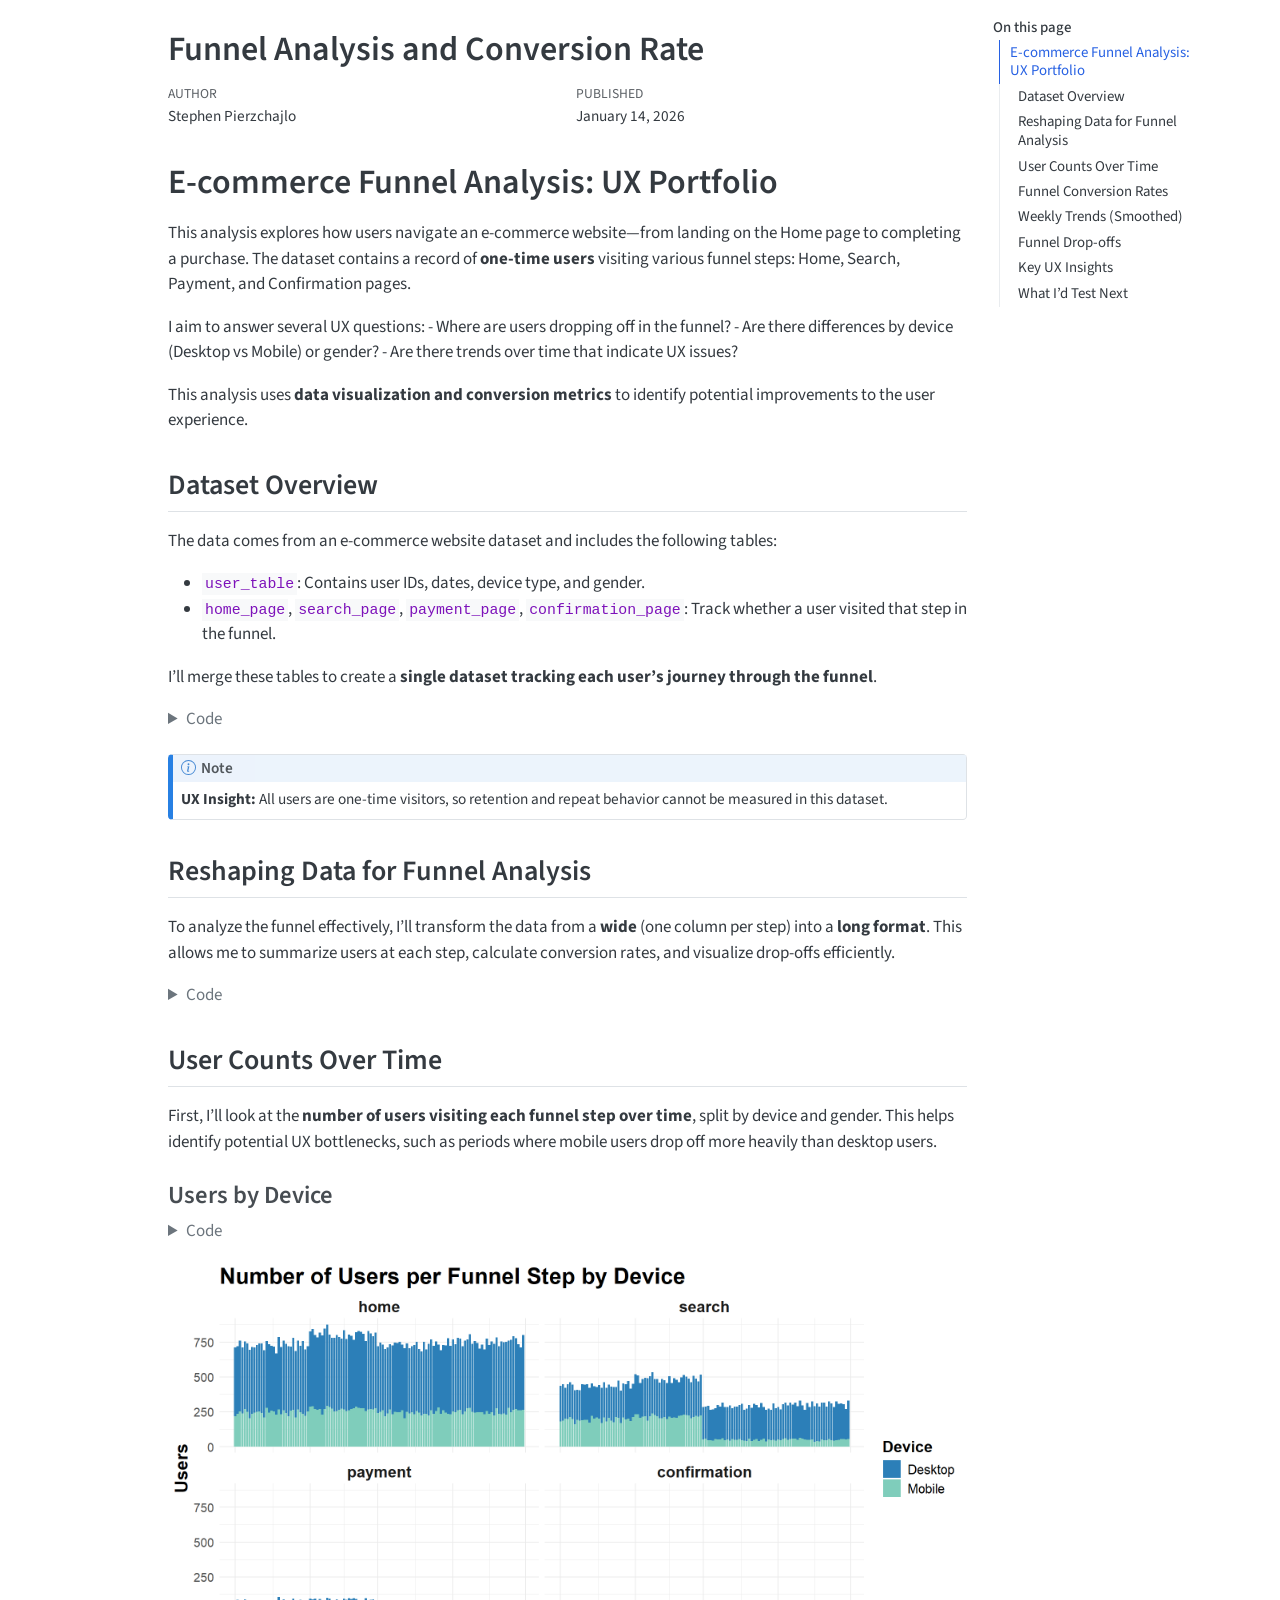
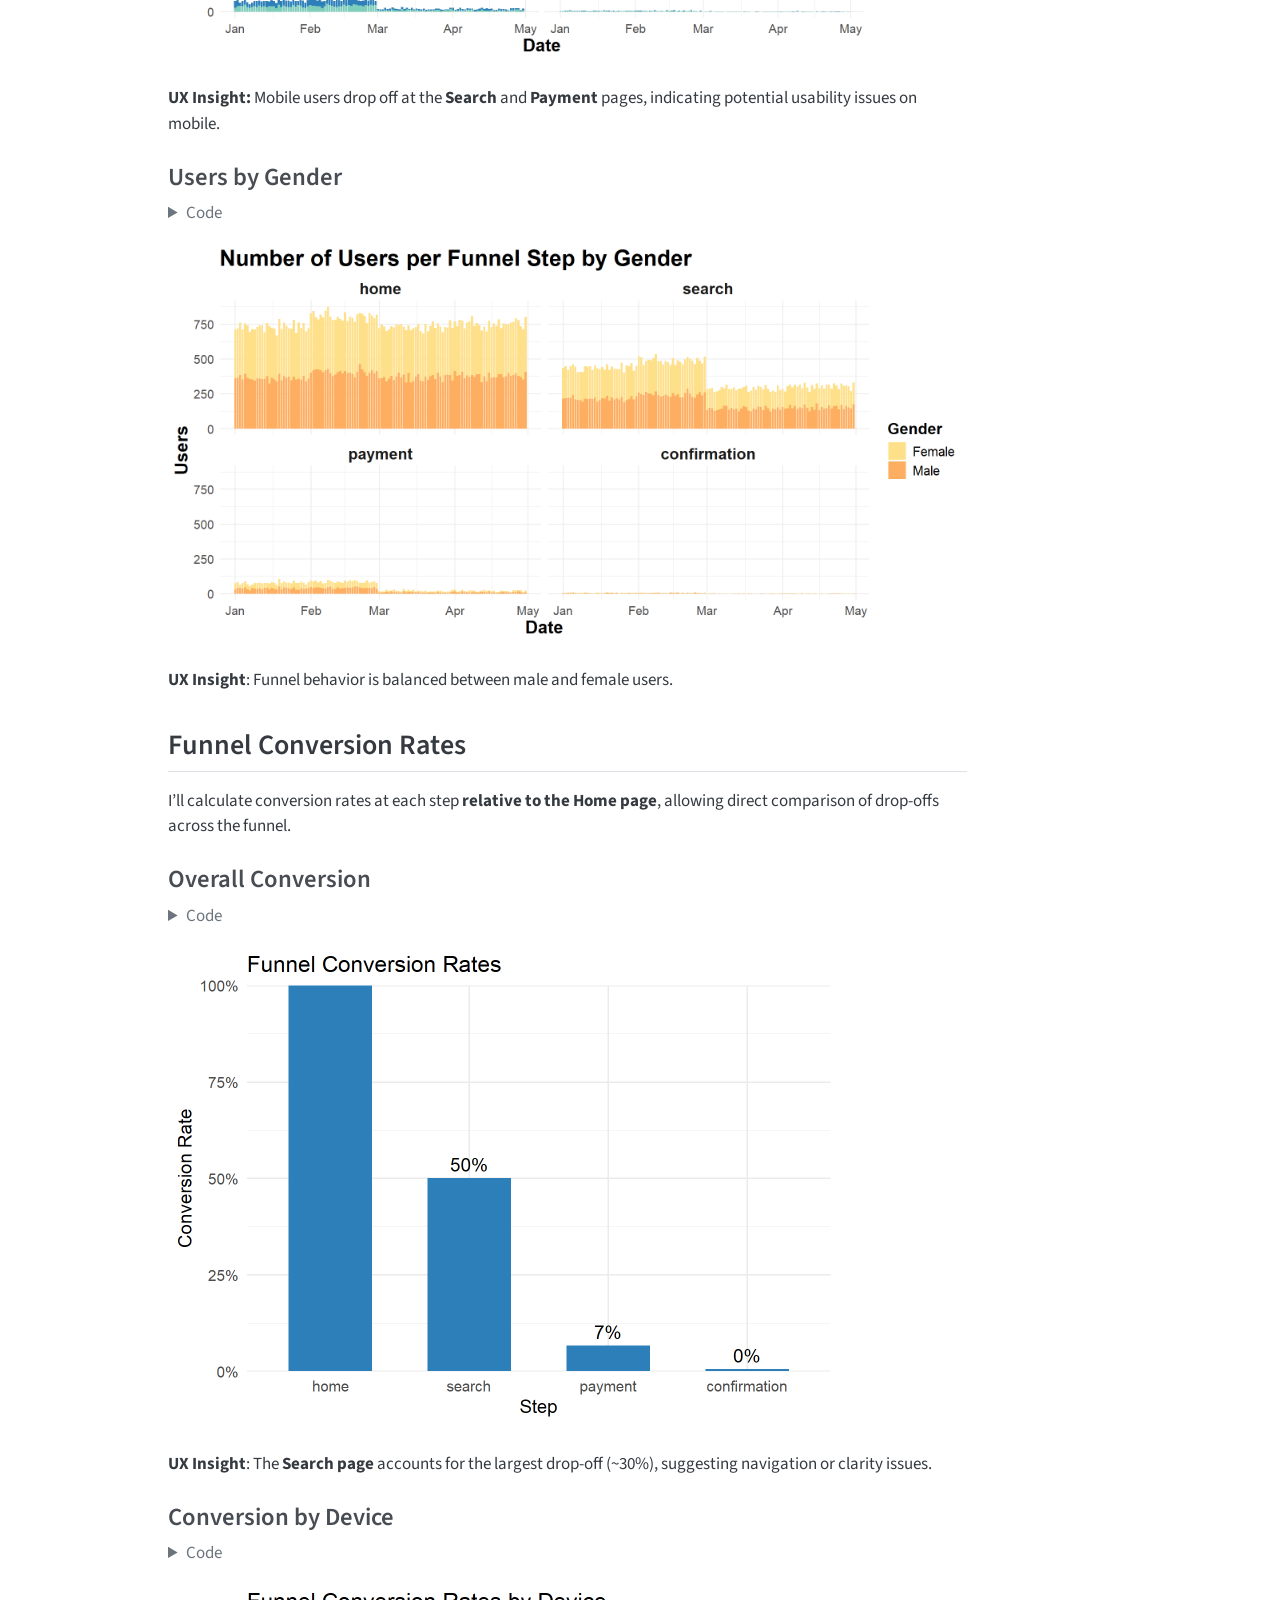
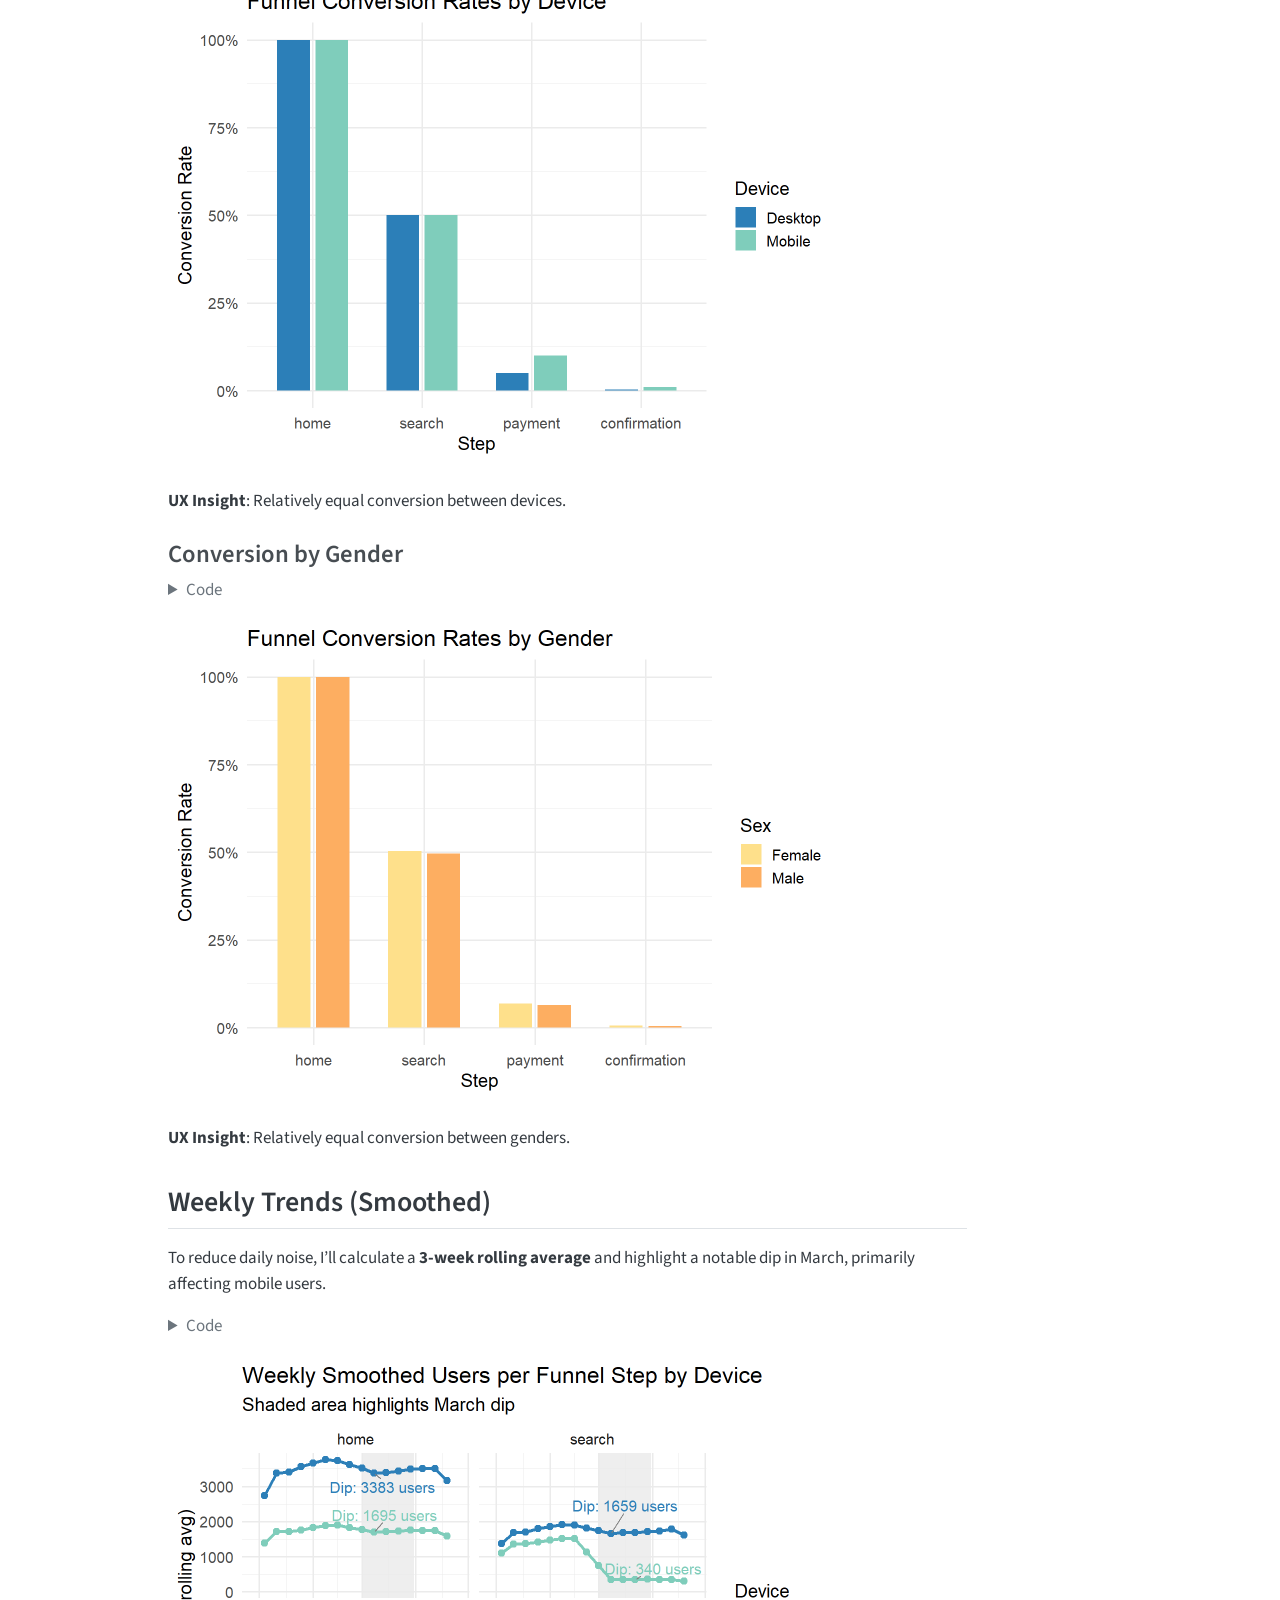
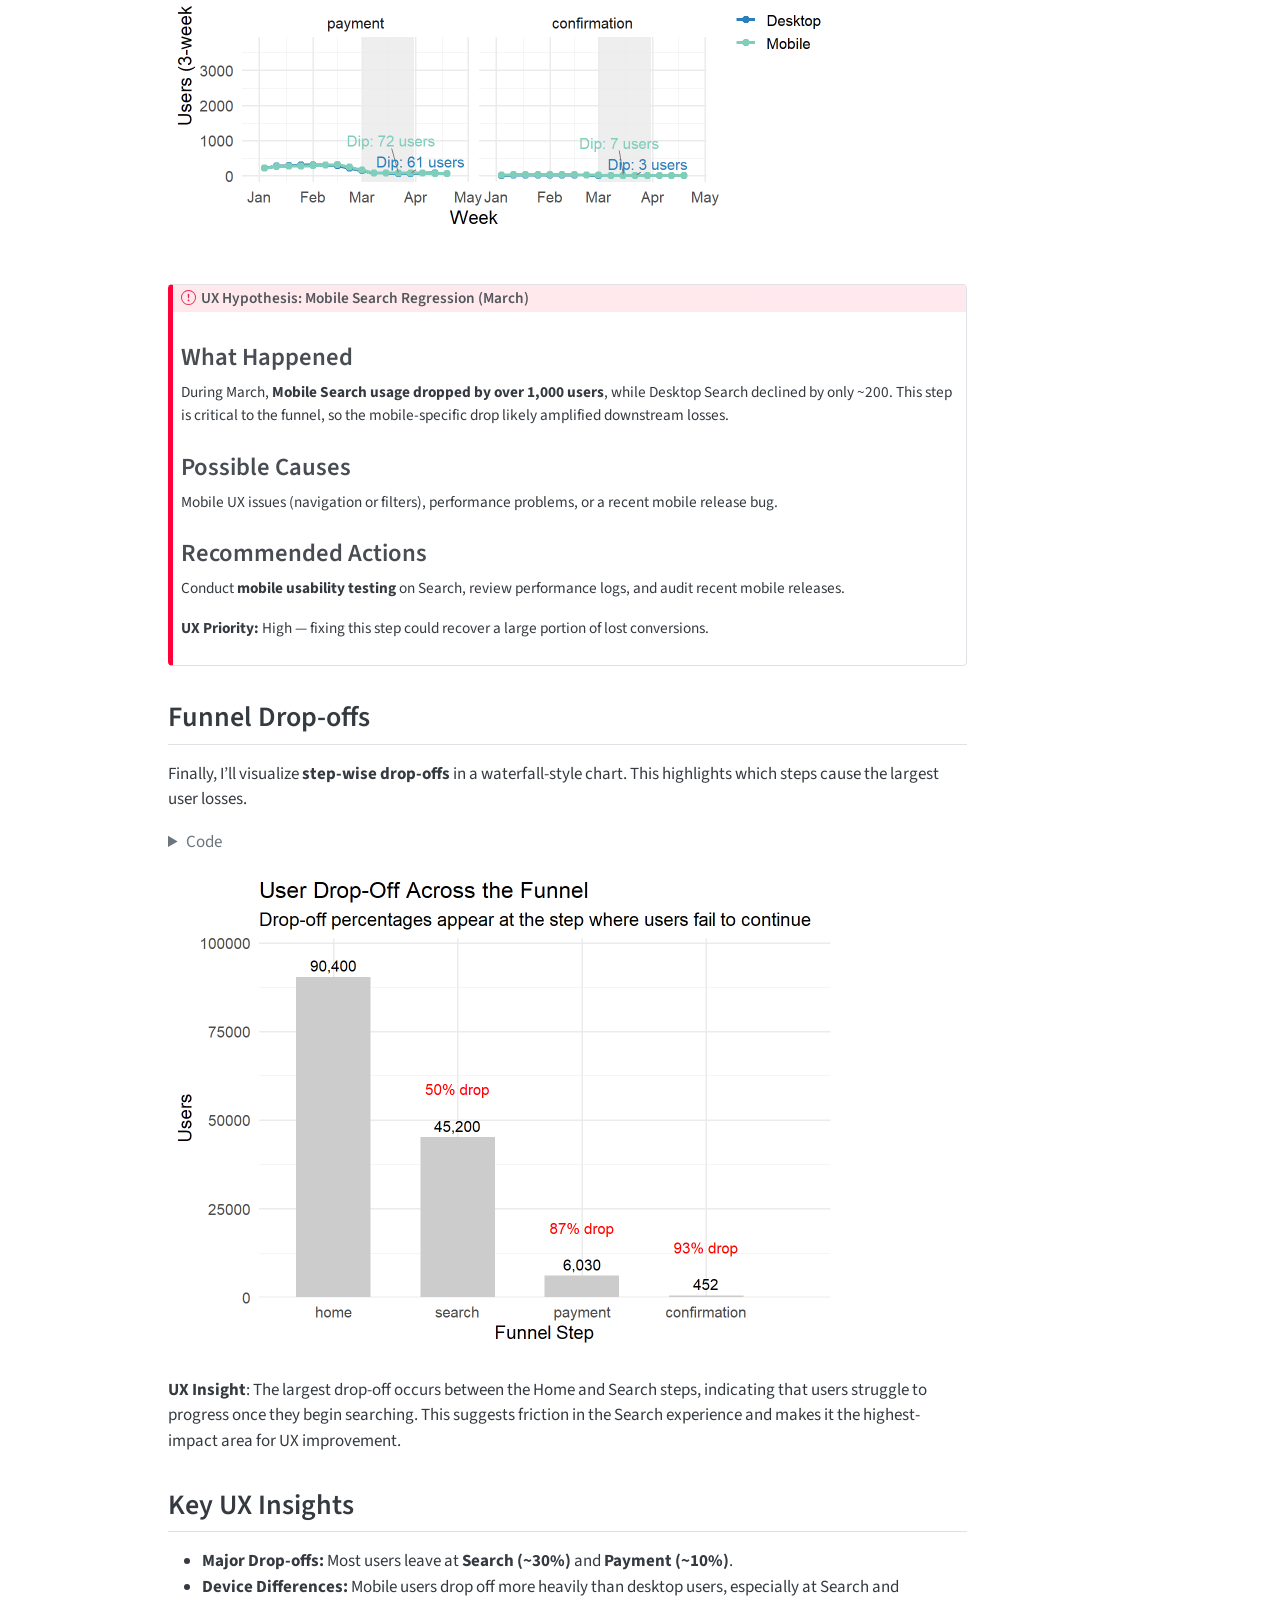
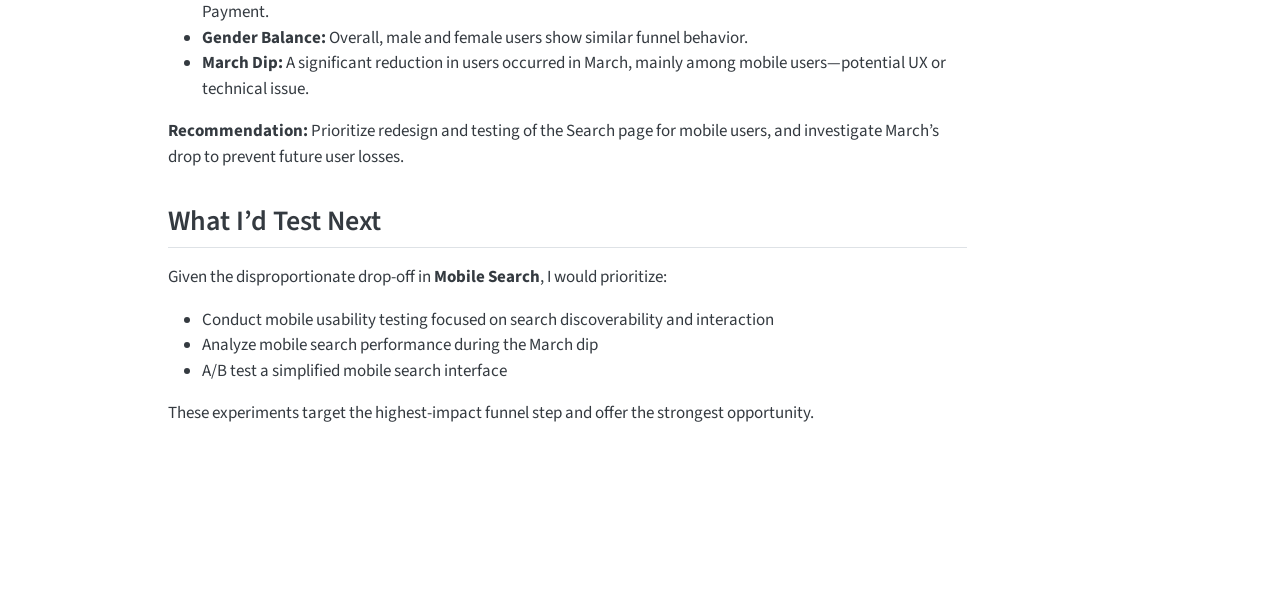
==== docs/index.html @ 94db1c18 "Initial commit: Quarto UX analysis project" ====
<html xmlns="http://www.w3.org/1999/xhtml">    
  <head>      
    <title>Redirect to Funnel Analysis And Conversion Rate.html</title>      
    <meta http-equiv="refresh" content="0;URL='Funnel Analysis And Conversion Rate.html'" />    
  </head>    
  <body> 
  </body>  
</html>
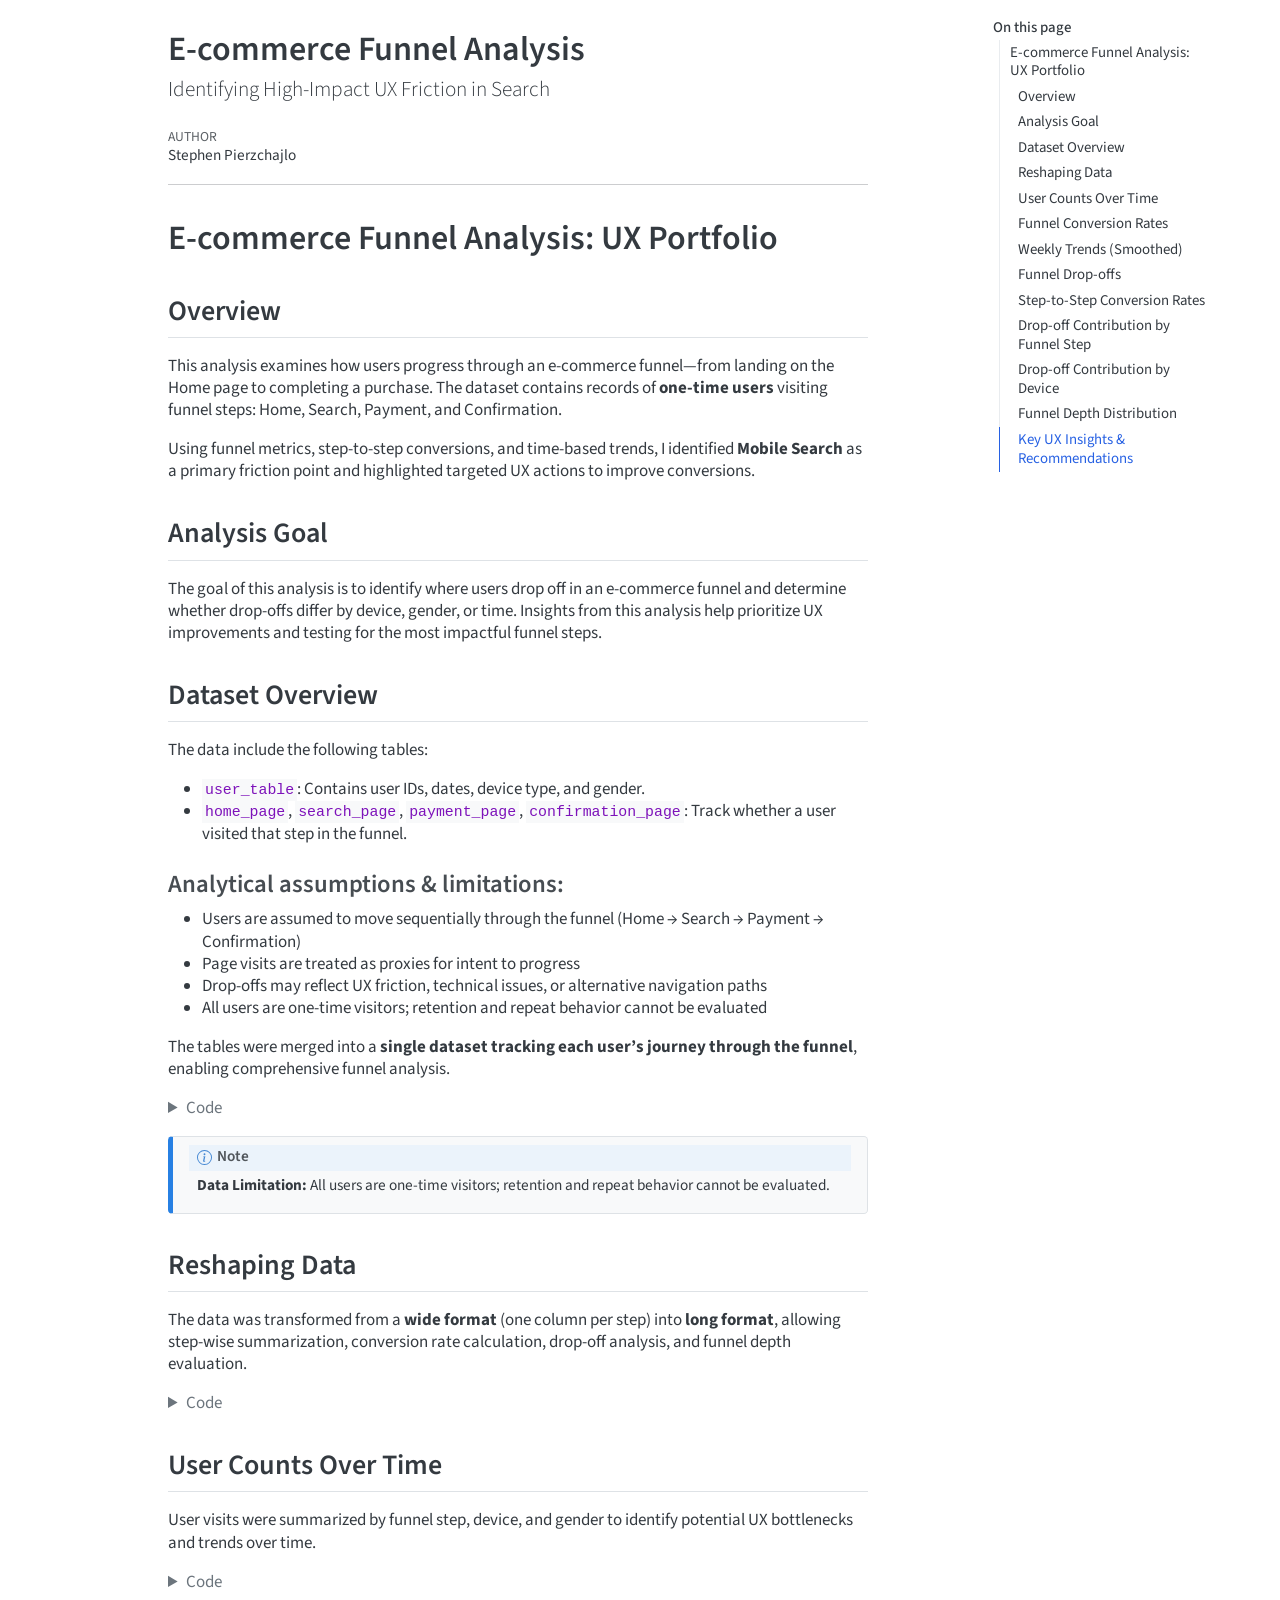
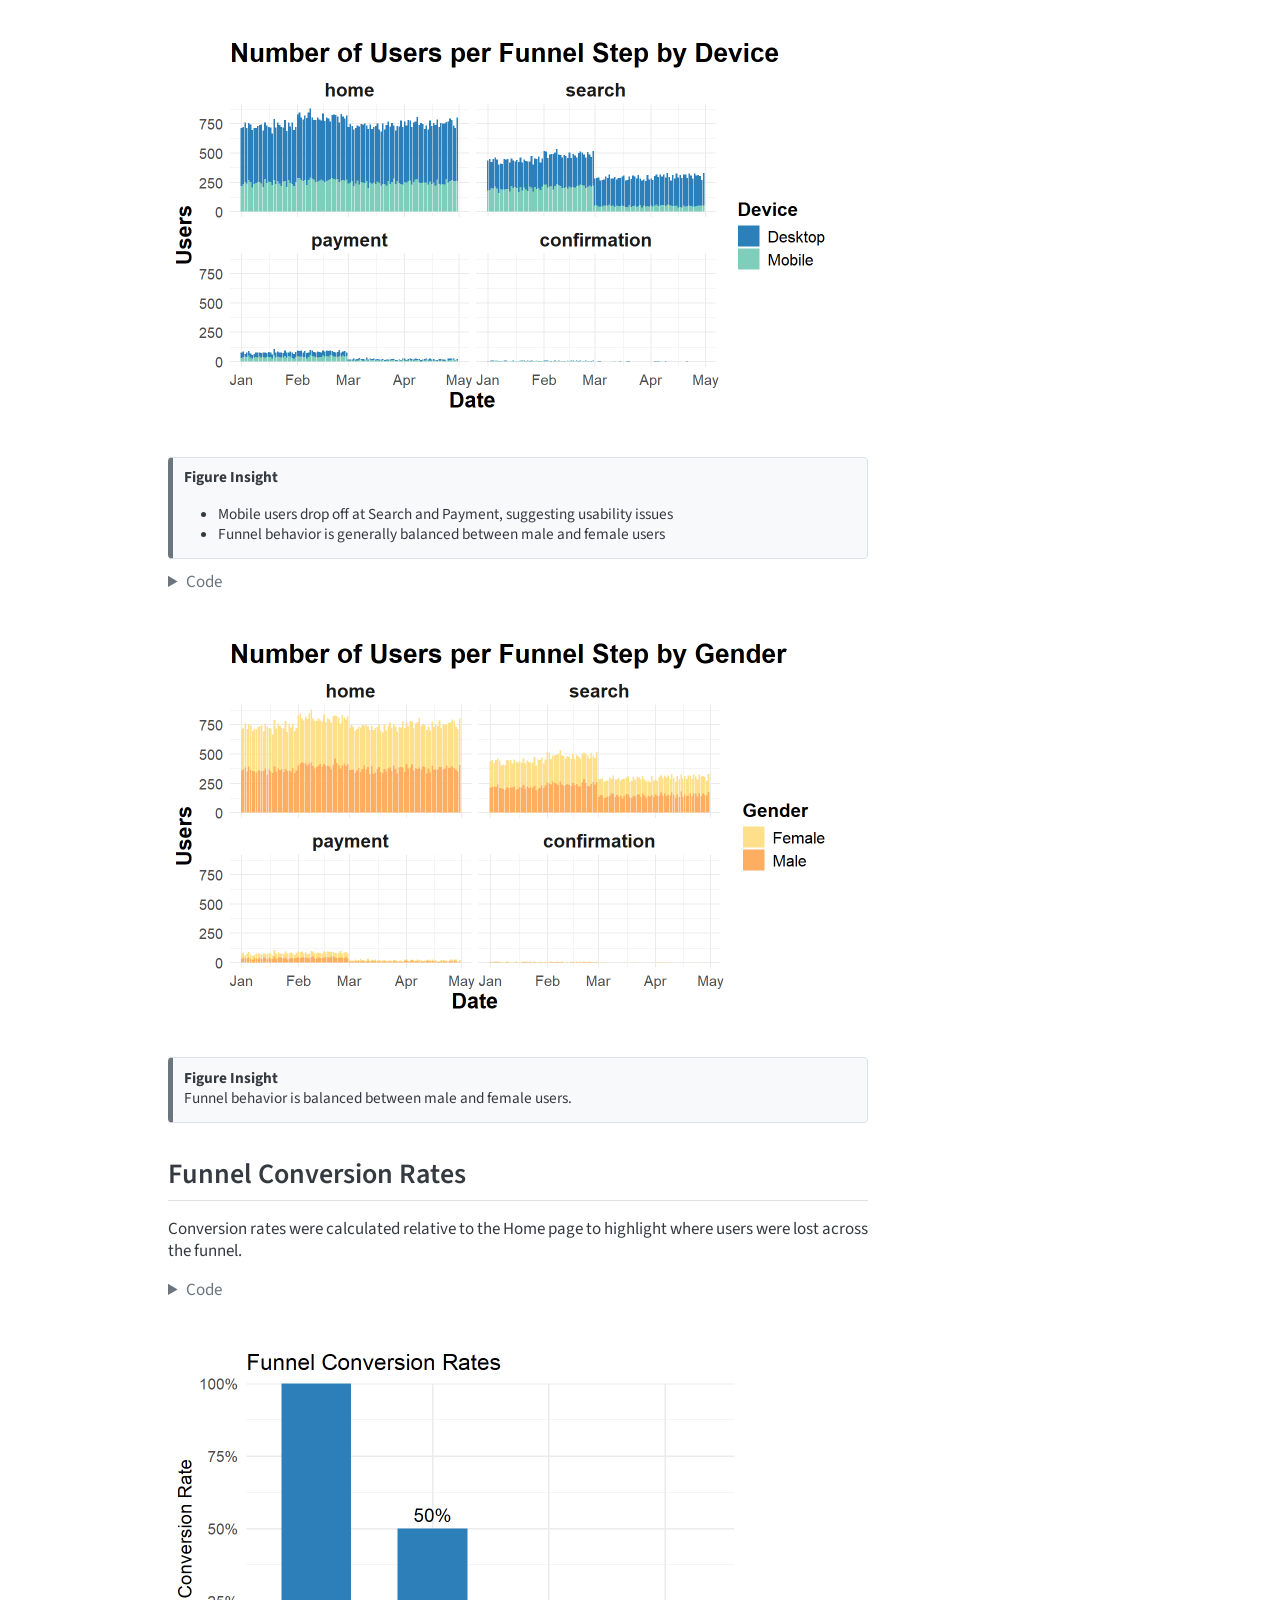
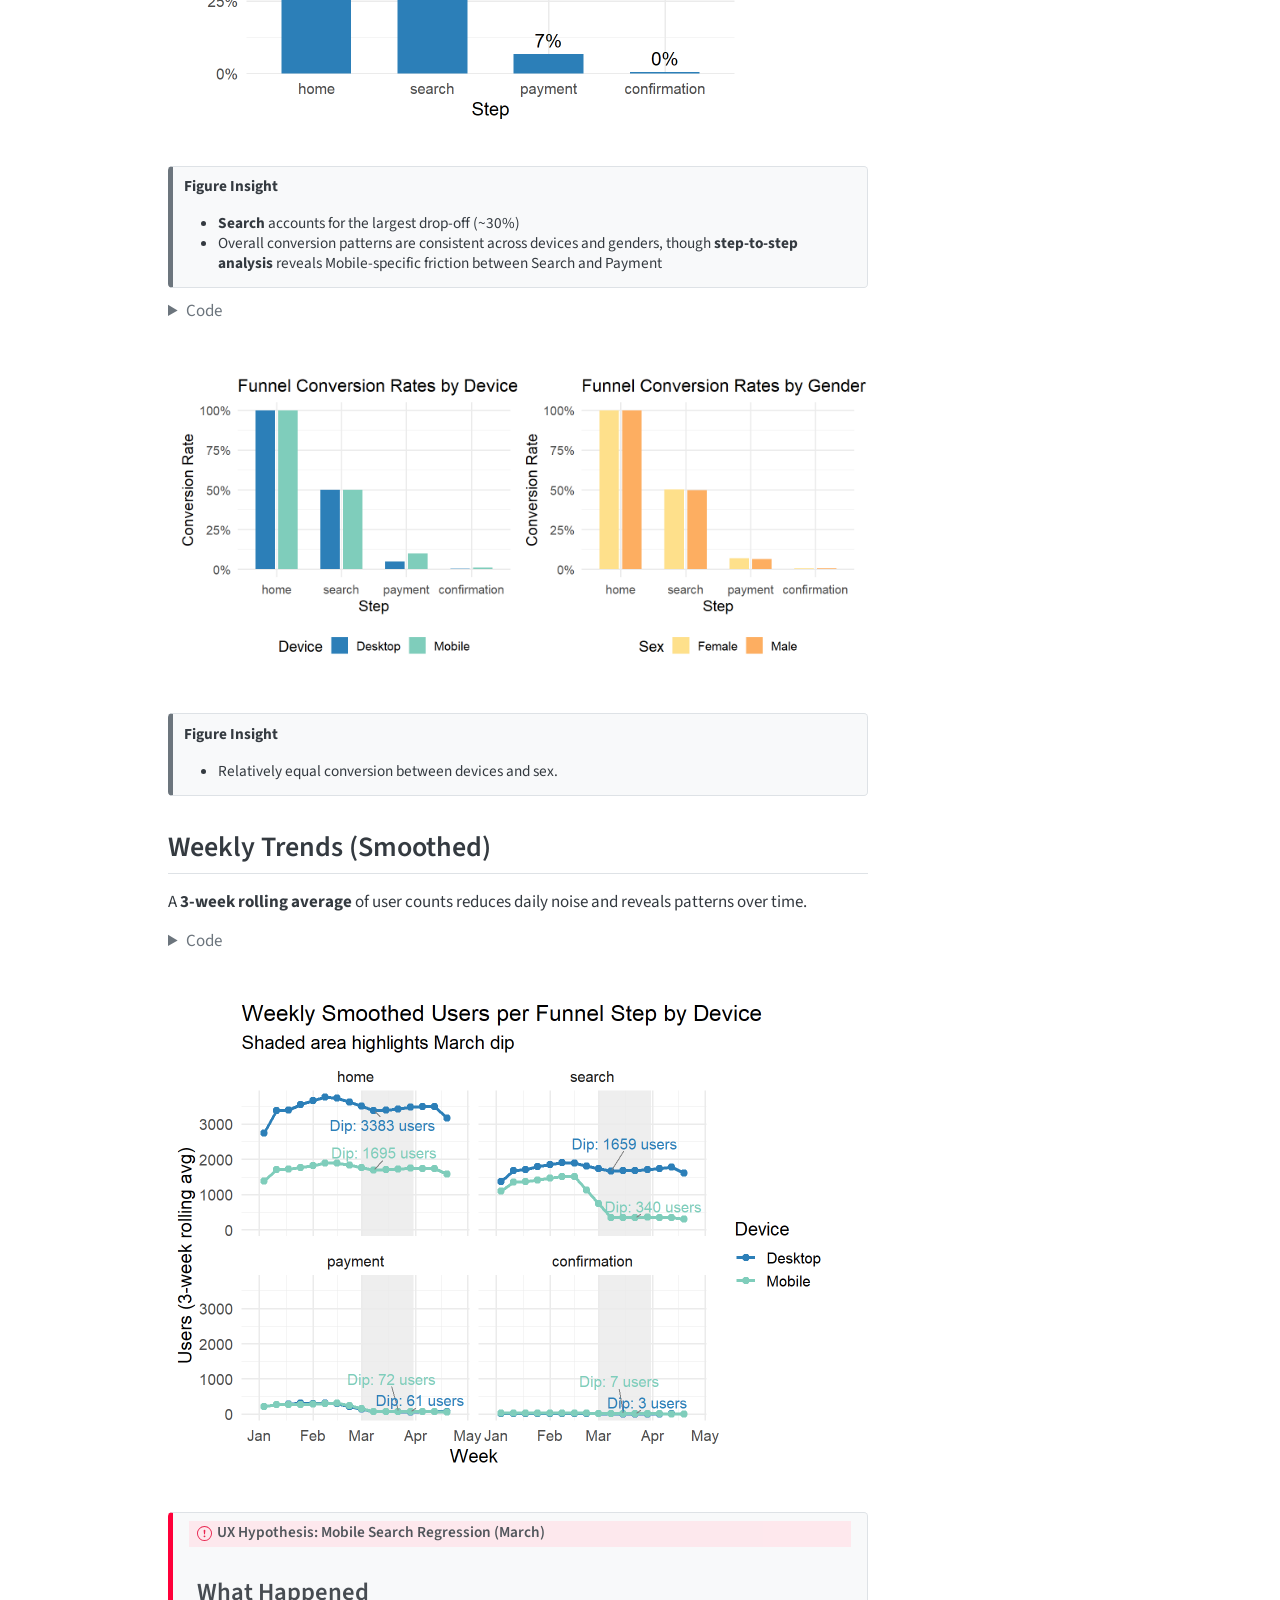
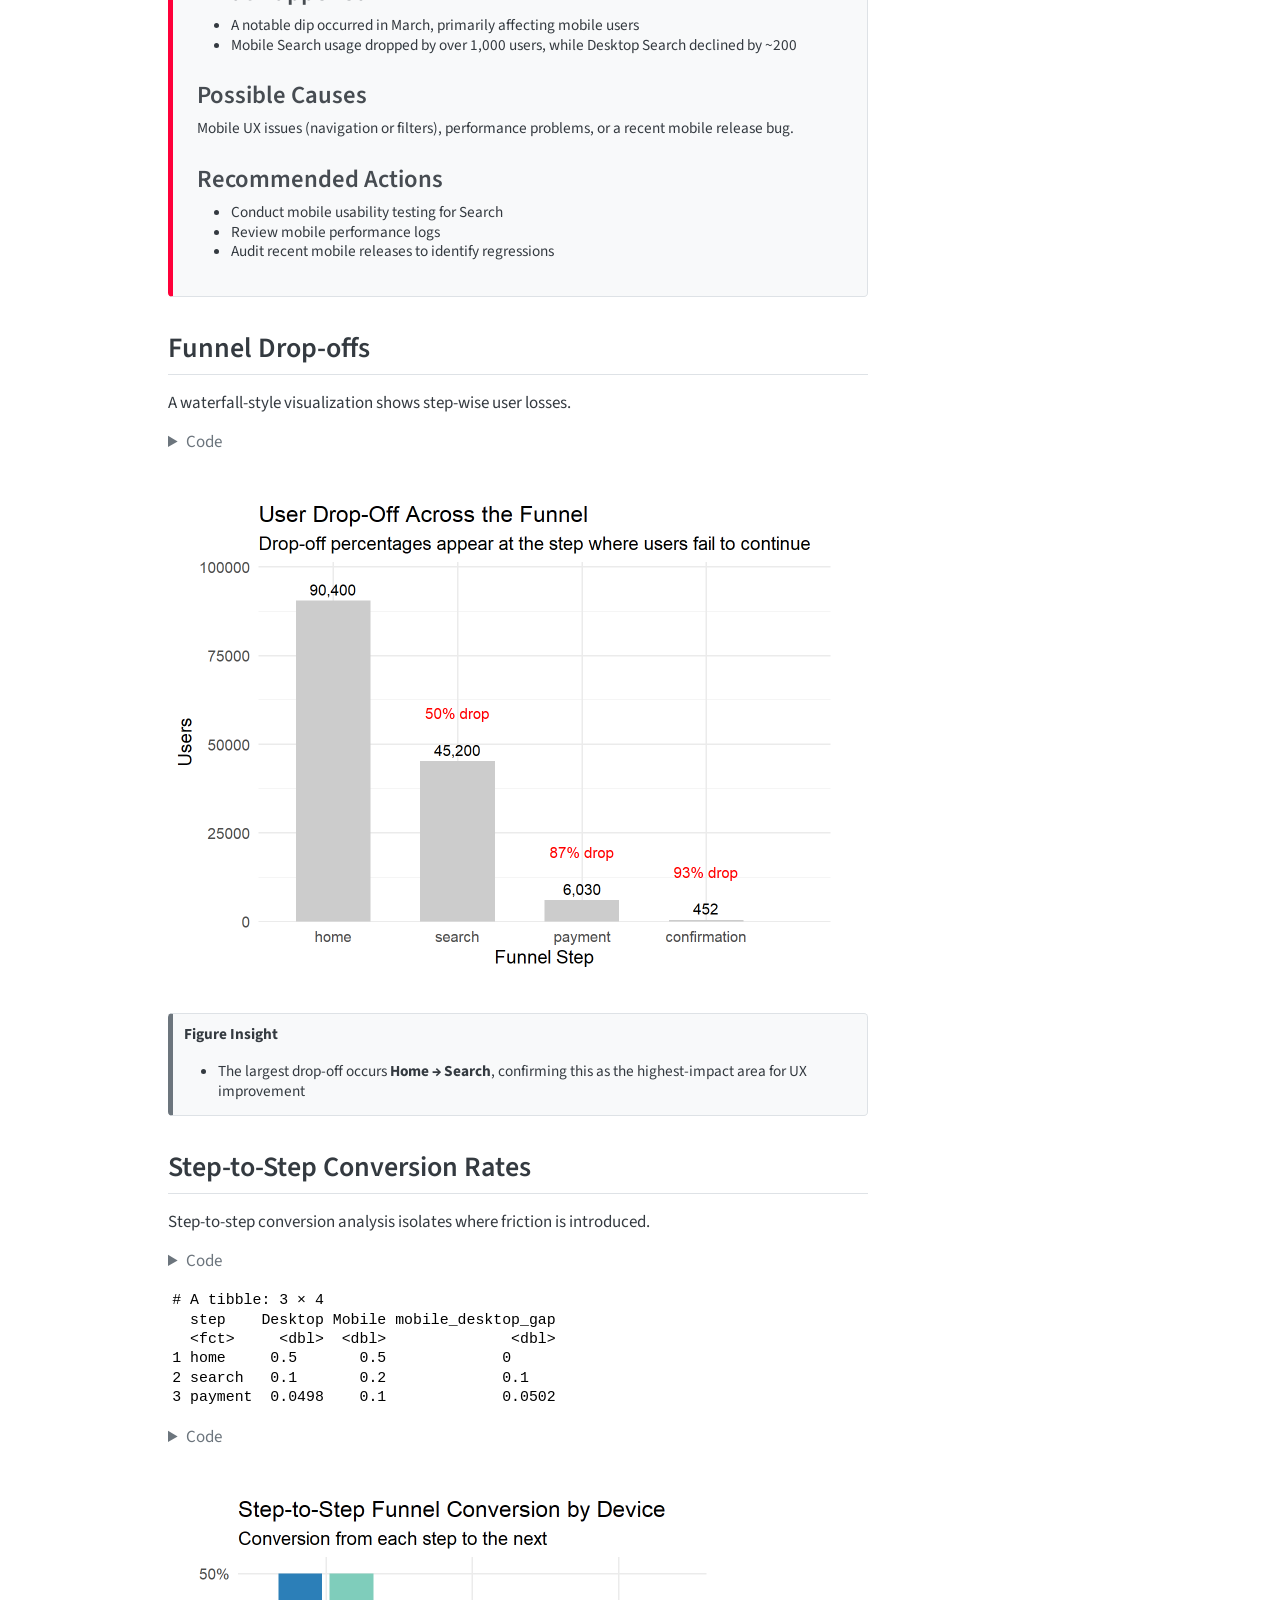
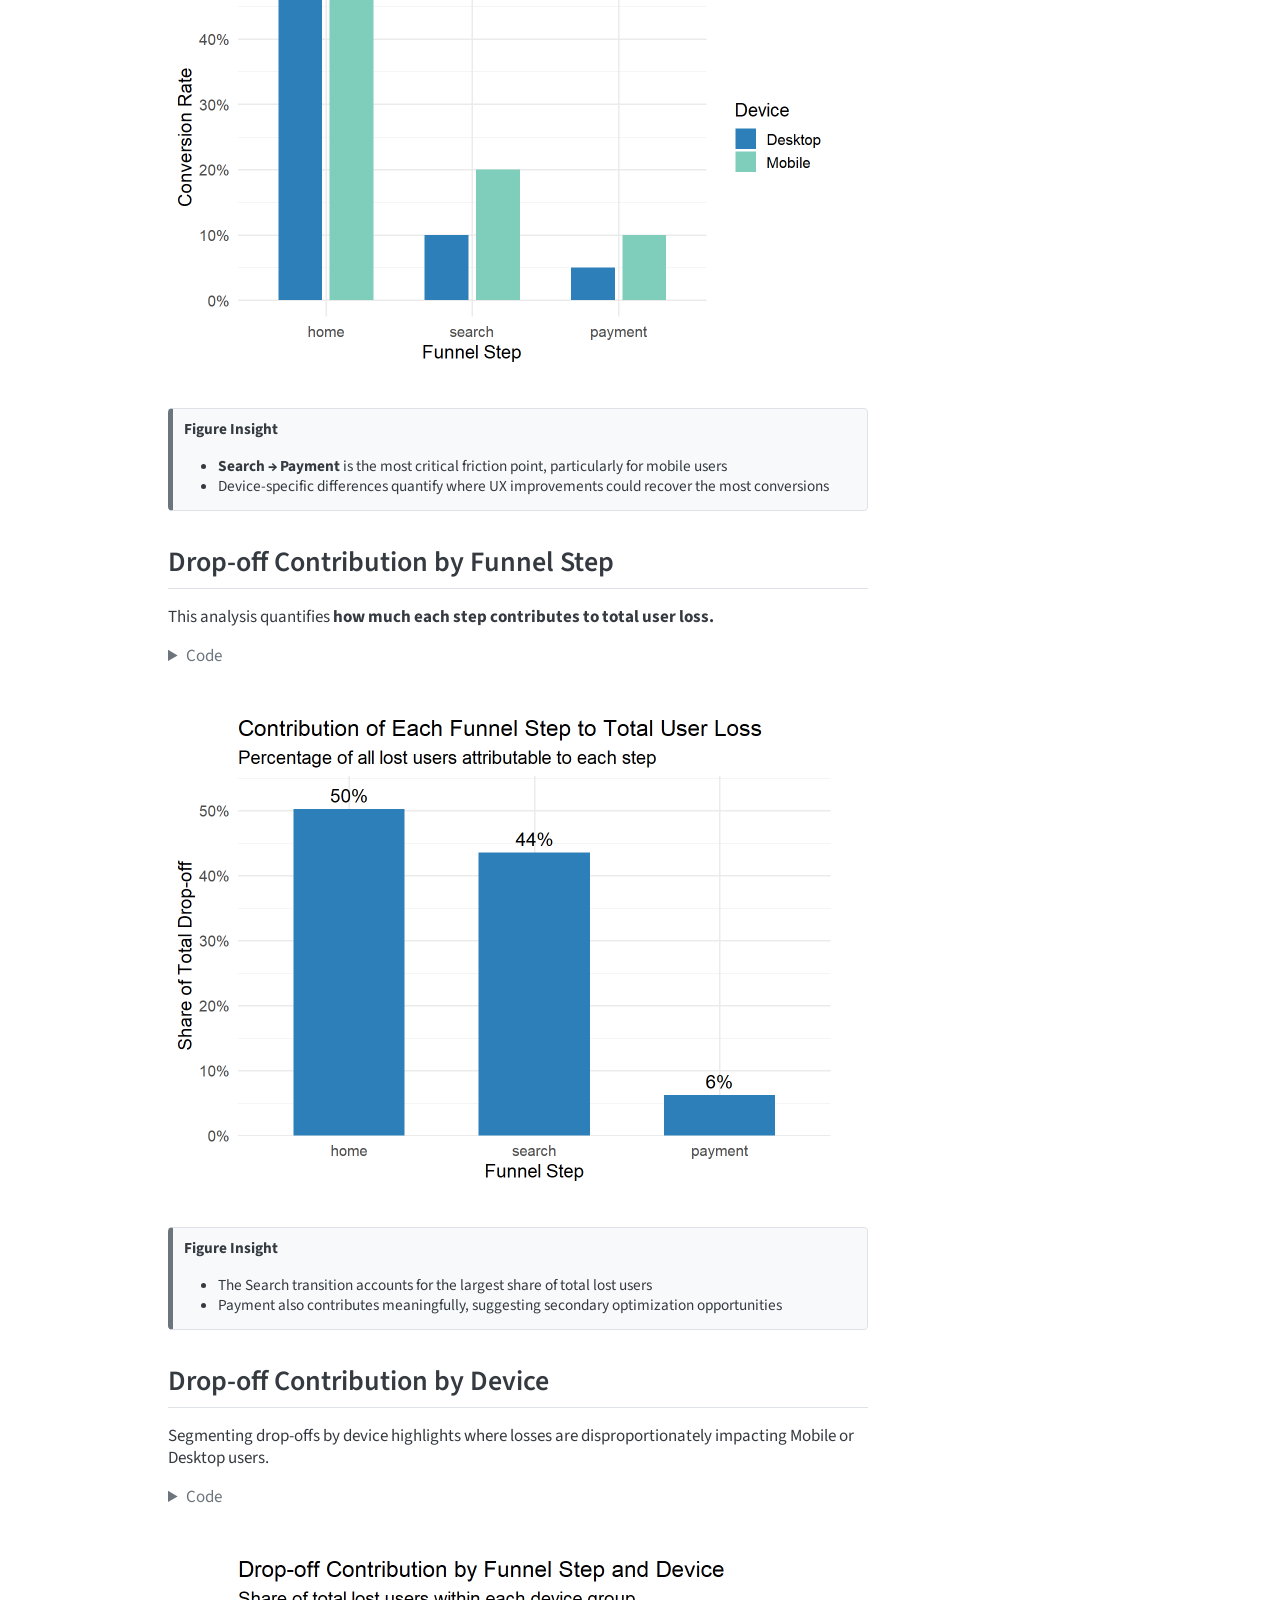
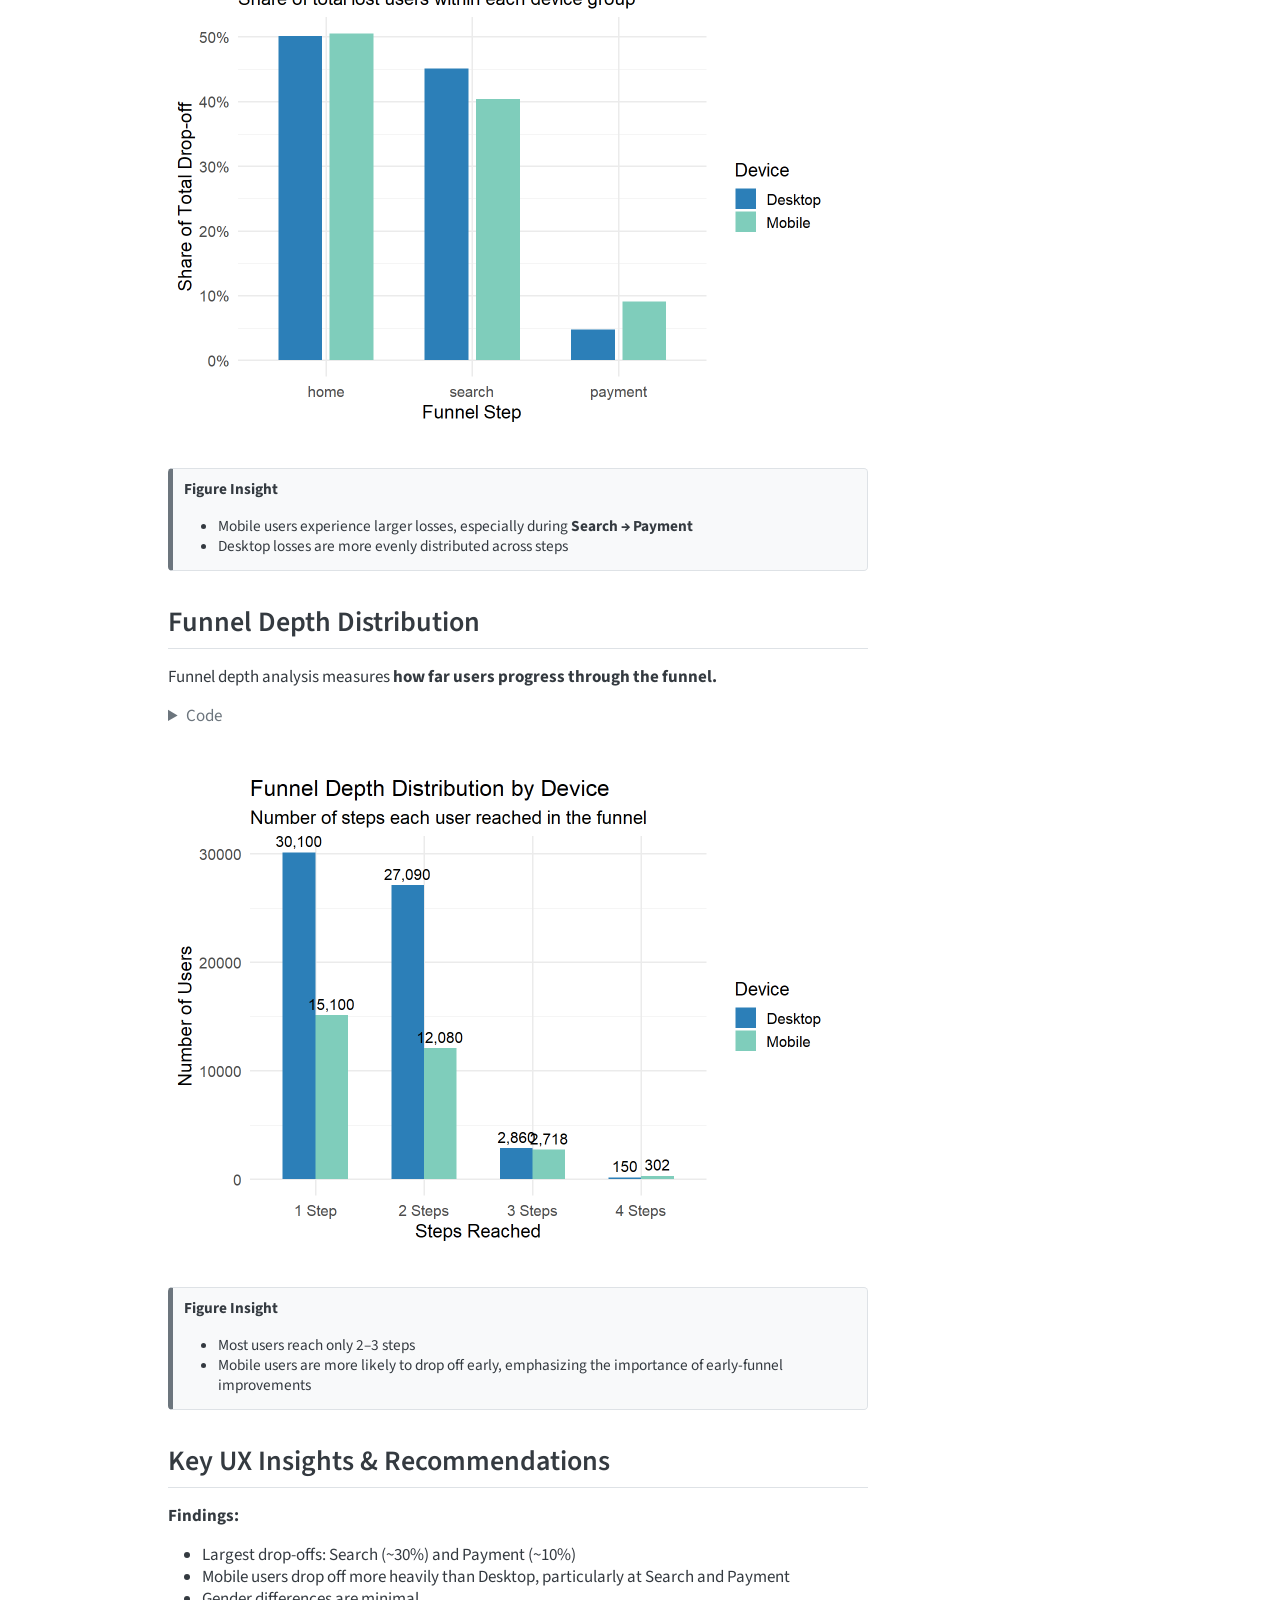
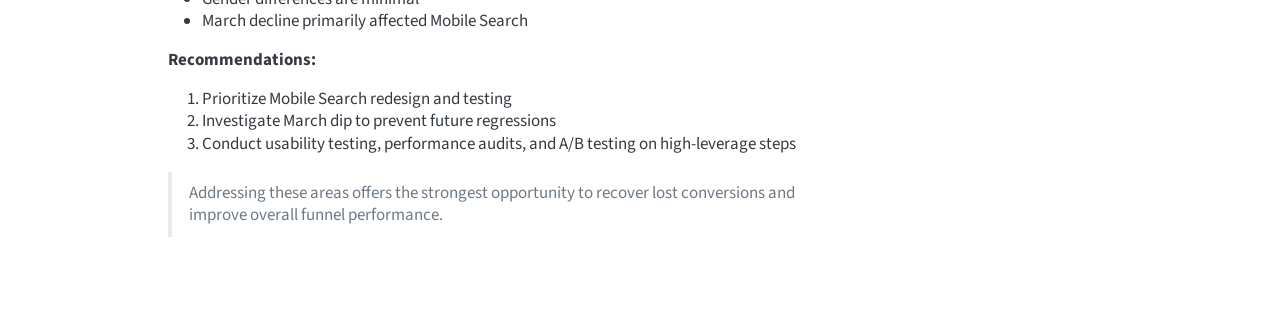
==== commit 8c8ee02e: "Your commit message here" ====
--- a/docs/index.html
+++ b/docs/index.html
@@ -1,8 +1,1360 @@
-<html xmlns="http://www.w3.org/1999/xhtml">    
-  <head>      
-    <title>Redirect to Funnel Analysis And Conversion Rate.html</title>      
-    <meta http-equiv="refresh" content="0;URL='Funnel Analysis And Conversion Rate.html'" />    
-  </head>    
-  <body> 
-  </body>  
-</html>     
+<!DOCTYPE html>
+<html xmlns="http://www.w3.org/1999/xhtml" lang="en" xml:lang="en"><head>
+
+<meta charset="utf-8">
+<meta name="generator" content="quarto-1.5.57">
+
+<meta name="viewport" content="width=device-width, initial-scale=1.0, user-scalable=yes">
+
+<meta name="author" content="Stephen Pierzchajlo">
+
+<title>E-commerce Funnel Analysis – UX Portfolio – Hotel Review Analysis</title>
+<style>
+code{white-space: pre-wrap;}
+span.smallcaps{font-variant: small-caps;}
+div.columns{display: flex; gap: min(4vw, 1.5em);}
+div.column{flex: auto; overflow-x: auto;}
+div.hanging-indent{margin-left: 1.5em; text-indent: -1.5em;}
+ul.task-list{list-style: none;}
+ul.task-list li input[type="checkbox"] {
+  width: 0.8em;
+  margin: 0 0.8em 0.2em -1em; /* quarto-specific, see https://github.com/quarto-dev/quarto-cli/issues/4556 */ 
+  vertical-align: middle;
+}
+/* CSS for syntax highlighting */
+pre > code.sourceCode { white-space: pre; position: relative; }
+pre > code.sourceCode > span { line-height: 1.25; }
+pre > code.sourceCode > span:empty { height: 1.2em; }
+.sourceCode { overflow: visible; }
+code.sourceCode > span { color: inherit; text-decoration: inherit; }
+div.sourceCode { margin: 1em 0; }
+pre.sourceCode { margin: 0; }
+@media screen {
+div.sourceCode { overflow: auto; }
+}
+@media print {
+pre > code.sourceCode { white-space: pre-wrap; }
+pre > code.sourceCode > span { display: inline-block; text-indent: -5em; padding-left: 5em; }
+}
+pre.numberSource code
+  { counter-reset: source-line 0; }
+pre.numberSource code > span
+  { position: relative; left: -4em; counter-increment: source-line; }
+pre.numberSource code > span > a:first-child::before
+  { content: counter(source-line);
+    position: relative; left: -1em; text-align: right; vertical-align: baseline;
+    border: none; display: inline-block;
+    -webkit-touch-callout: none; -webkit-user-select: none;
+    -khtml-user-select: none; -moz-user-select: none;
+    -ms-user-select: none; user-select: none;
+    padding: 0 4px; width: 4em;
+  }
+pre.numberSource { margin-left: 3em;  padding-left: 4px; }
+div.sourceCode
+  {   }
+@media screen {
+pre > code.sourceCode > span > a:first-child::before { text-decoration: underline; }
+}
+</style>
+
+
+<script src="site_libs/quarto-nav/quarto-nav.js"></script>
+<script src="site_libs/clipboard/clipboard.min.js"></script>
+<script src="site_libs/quarto-search/autocomplete.umd.js"></script>
+<script src="site_libs/quarto-search/fuse.min.js"></script>
+<script src="site_libs/quarto-search/quarto-search.js"></script>
+<meta name="quarto:offset" content="./">
+<script src="site_libs/quarto-html/quarto.js"></script>
+<script src="site_libs/quarto-html/popper.min.js"></script>
+<script src="site_libs/quarto-html/tippy.umd.min.js"></script>
+<script src="site_libs/quarto-html/anchor.min.js"></script>
+<link href="site_libs/quarto-html/tippy.css" rel="stylesheet">
+<link href="site_libs/quarto-html/quarto-syntax-highlighting.css" rel="stylesheet" id="quarto-text-highlighting-styles">
+<script src="site_libs/bootstrap/bootstrap.min.js"></script>
+<link href="site_libs/bootstrap/bootstrap-icons.css" rel="stylesheet">
+<link href="site_libs/bootstrap/bootstrap.min.css" rel="stylesheet" id="quarto-bootstrap" data-mode="light">
+<script id="quarto-search-options" type="application/json">{
+  "location": "sidebar",
+  "copy-button": false,
+  "collapse-after": 3,
+  "panel-placement": "start",
+  "type": "textbox",
+  "limit": 50,
+  "keyboard-shortcut": [
+    "f",
+    "/",
+    "s"
+  ],
+  "show-item-context": false,
+  "language": {
+    "search-no-results-text": "No results",
+    "search-matching-documents-text": "matching documents",
+    "search-copy-link-title": "Copy link to search",
+    "search-hide-matches-text": "Hide additional matches",
+    "search-more-match-text": "more match in this document",
+    "search-more-matches-text": "more matches in this document",
+    "search-clear-button-title": "Clear",
+    "search-text-placeholder": "",
+    "search-detached-cancel-button-title": "Cancel",
+    "search-submit-button-title": "Submit",
+    "search-label": "Search"
+  }
+}</script>
+
+
+<link rel="stylesheet" href="styles.css">
+</head>
+
+<body>
+
+<div id="quarto-search-results"></div>
+<!-- content -->
+<div id="quarto-content" class="quarto-container page-columns page-rows-contents page-layout-article">
+<!-- sidebar -->
+<!-- margin-sidebar -->
+    <div id="quarto-margin-sidebar" class="sidebar margin-sidebar">
+        <nav id="TOC" role="doc-toc" class="toc-active">
+    <h2 id="toc-title">On this page</h2>
+   
+  <ul>
+  <li><a href="#e-commerce-funnel-analysis-ux-portfolio" id="toc-e-commerce-funnel-analysis-ux-portfolio" class="nav-link active" data-scroll-target="#e-commerce-funnel-analysis-ux-portfolio">E-commerce Funnel Analysis: UX Portfolio</a>
+  <ul class="collapse">
+  <li><a href="#overview" id="toc-overview" class="nav-link" data-scroll-target="#overview">Overview</a></li>
+  <li><a href="#analysis-goal" id="toc-analysis-goal" class="nav-link" data-scroll-target="#analysis-goal">Analysis Goal</a></li>
+  <li><a href="#dataset-overview" id="toc-dataset-overview" class="nav-link" data-scroll-target="#dataset-overview">Dataset Overview</a>
+  <ul class="collapse">
+  <li><a href="#analytical-assumptions-limitations" id="toc-analytical-assumptions-limitations" class="nav-link" data-scroll-target="#analytical-assumptions-limitations">Analytical assumptions &amp; limitations:</a></li>
+  </ul></li>
+  <li><a href="#reshaping-data" id="toc-reshaping-data" class="nav-link" data-scroll-target="#reshaping-data">Reshaping Data</a></li>
+  <li><a href="#user-counts-over-time" id="toc-user-counts-over-time" class="nav-link" data-scroll-target="#user-counts-over-time">User Counts Over Time</a></li>
+  <li><a href="#funnel-conversion-rates" id="toc-funnel-conversion-rates" class="nav-link" data-scroll-target="#funnel-conversion-rates">Funnel Conversion Rates</a></li>
+  <li><a href="#weekly-trends-smoothed" id="toc-weekly-trends-smoothed" class="nav-link" data-scroll-target="#weekly-trends-smoothed">Weekly Trends (Smoothed)</a></li>
+  <li><a href="#funnel-drop-offs" id="toc-funnel-drop-offs" class="nav-link" data-scroll-target="#funnel-drop-offs">Funnel Drop-offs</a></li>
+  <li><a href="#step-to-step-conversion-rates" id="toc-step-to-step-conversion-rates" class="nav-link" data-scroll-target="#step-to-step-conversion-rates">Step-to-Step Conversion Rates</a></li>
+  <li><a href="#drop-off-contribution-by-funnel-step" id="toc-drop-off-contribution-by-funnel-step" class="nav-link" data-scroll-target="#drop-off-contribution-by-funnel-step">Drop-off Contribution by Funnel Step</a></li>
+  <li><a href="#drop-off-contribution-by-device" id="toc-drop-off-contribution-by-device" class="nav-link" data-scroll-target="#drop-off-contribution-by-device">Drop-off Contribution by Device</a></li>
+  <li><a href="#funnel-depth-distribution" id="toc-funnel-depth-distribution" class="nav-link" data-scroll-target="#funnel-depth-distribution">Funnel Depth Distribution</a></li>
+  <li><a href="#key-ux-insights-recommendations" id="toc-key-ux-insights-recommendations" class="nav-link" data-scroll-target="#key-ux-insights-recommendations">Key UX Insights &amp; Recommendations</a></li>
+  </ul></li>
+  </ul>
+</nav>
+    </div>
+<!-- main -->
+<main class="content" id="quarto-document-content">
+
+<header id="title-block-header" class="quarto-title-block default">
+<div class="quarto-title">
+<h1 class="title">E-commerce Funnel Analysis</h1>
+<p class="subtitle lead">Identifying High-Impact UX Friction in Search</p>
+</div>
+
+
+
+<div class="quarto-title-meta">
+
+    <div>
+    <div class="quarto-title-meta-heading">Author</div>
+    <div class="quarto-title-meta-contents">
+             <p>Stephen Pierzchajlo </p>
+          </div>
+  </div>
+    
+  
+    
+  </div>
+  
+
+
+</header>
+
+
+<style>
+.figure img {
+  margin-bottom: 0;
+}
+.figure p.caption {
+  margin-bottom: 0.05em;
+}
+</style>
+<style>
+.callout {
+  border-left: 4px solid #6c757d;
+  background-color: #f8f9fa;
+  padding: 8px 16px;
+  font-size: 0.95em;
+  margin: 12px 0; 
+}
+
+.callout-figure {
+  border-color: #6c757d;
+}
+
+.callout-design {
+  border-color: #2c7fb8;
+  background-color: #f5f9fc;
+}
+
+.callout-method {
+  border-color: #4daf4a;
+  background-color: #f6fbf7;
+}
+
+.callout-warning {
+  border-color: #ff7f00;
+  background-color: #fff8f0;
+}
+</style>
+<hr>
+<section id="e-commerce-funnel-analysis-ux-portfolio" class="level1">
+<h1>E-commerce Funnel Analysis: UX Portfolio</h1>
+<section id="overview" class="level2">
+<h2 class="anchored" data-anchor-id="overview">Overview</h2>
+<p>This analysis examines how users progress through an e-commerce funnel—from landing on the Home page to completing a purchase. The dataset contains records of <strong>one-time users</strong> visiting funnel steps: Home, Search, Payment, and Confirmation.</p>
+<p>Using funnel metrics, step-to-step conversions, and time-based trends, I identified <strong>Mobile Search</strong> as a primary friction point and highlighted targeted UX actions to improve conversions.</p>
+</section>
+<section id="analysis-goal" class="level2">
+<h2 class="anchored" data-anchor-id="analysis-goal">Analysis Goal</h2>
+<p>The goal of this analysis is to identify where users drop off in an e-commerce funnel and determine whether drop-offs differ by device, gender, or time. Insights from this analysis help prioritize UX improvements and testing for the most impactful funnel steps.</p>
+</section>
+<section id="dataset-overview" class="level2">
+<h2 class="anchored" data-anchor-id="dataset-overview">Dataset Overview</h2>
+<p>The data include the following tables:</p>
+<ul>
+<li><code>user_table</code>: Contains user IDs, dates, device type, and gender.</li>
+<li><code>home_page</code>, <code>search_page</code>, <code>payment_page</code>, <code>confirmation_page</code>: Track whether a user visited that step in the funnel.</li>
+</ul>
+<section id="analytical-assumptions-limitations" class="level3">
+<h3 class="anchored" data-anchor-id="analytical-assumptions-limitations">Analytical assumptions &amp; limitations:</h3>
+<ul>
+<li>Users are assumed to move sequentially through the funnel (Home → Search → Payment → Confirmation)</li>
+<li>Page visits are treated as proxies for intent to progress</li>
+<li>Drop-offs may reflect UX friction, technical issues, or alternative navigation paths</li>
+<li>All users are one-time visitors; retention and repeat behavior cannot be evaluated</li>
+</ul>
+<p>The tables were merged into a <strong>single dataset tracking each user’s journey through the funnel</strong>, enabling comprehensive funnel analysis.</p>
+<div class="cell">
+<details class="code-fold">
+<summary>Code</summary>
+<div class="sourceCode cell-code" id="cb1"><pre class="sourceCode r code-with-copy"><code class="sourceCode r"><span id="cb1-1"><a href="#cb1-1" aria-hidden="true" tabindex="-1"></a><span class="co"># Load libraries</span></span>
+<span id="cb1-2"><a href="#cb1-2" aria-hidden="true" tabindex="-1"></a><span class="fu">library</span>(tidyverse)</span>
+<span id="cb1-3"><a href="#cb1-3" aria-hidden="true" tabindex="-1"></a><span class="fu">library</span>(lubridate)</span>
+<span id="cb1-4"><a href="#cb1-4" aria-hidden="true" tabindex="-1"></a><span class="fu">library</span>(ggrepel)</span>
+<span id="cb1-5"><a href="#cb1-5" aria-hidden="true" tabindex="-1"></a><span class="fu">library</span>(scales)</span>
+<span id="cb1-6"><a href="#cb1-6" aria-hidden="true" tabindex="-1"></a><span class="fu">library</span>(zoo)</span>
+<span id="cb1-7"><a href="#cb1-7" aria-hidden="true" tabindex="-1"></a></span>
+<span id="cb1-8"><a href="#cb1-8" aria-hidden="true" tabindex="-1"></a><span class="co"># Device colors</span></span>
+<span id="cb1-9"><a href="#cb1-9" aria-hidden="true" tabindex="-1"></a>device_colors <span class="ot">&lt;-</span> <span class="fu">c</span>(<span class="st">"Desktop"</span> <span class="ot">=</span> <span class="st">"#2c7fb8"</span>, <span class="st">"Mobile"</span> <span class="ot">=</span> <span class="st">"#7fcdbb"</span>)</span>
+<span id="cb1-10"><a href="#cb1-10" aria-hidden="true" tabindex="-1"></a><span class="co"># Gender colors</span></span>
+<span id="cb1-11"><a href="#cb1-11" aria-hidden="true" tabindex="-1"></a>gender_colors <span class="ot">&lt;-</span> <span class="fu">c</span>(<span class="st">"Male"</span> <span class="ot">=</span> <span class="st">"#fdae61"</span>, <span class="st">"Female"</span> <span class="ot">=</span> <span class="st">"#fee08b"</span>)</span>
+<span id="cb1-12"><a href="#cb1-12" aria-hidden="true" tabindex="-1"></a></span>
+<span id="cb1-13"><a href="#cb1-13" aria-hidden="true" tabindex="-1"></a><span class="co"># Load CSVs</span></span>
+<span id="cb1-14"><a href="#cb1-14" aria-hidden="true" tabindex="-1"></a>home_page <span class="ot">&lt;-</span> <span class="fu">read.csv</span>(<span class="st">"home_page_table.csv"</span>)</span>
+<span id="cb1-15"><a href="#cb1-15" aria-hidden="true" tabindex="-1"></a>search_page <span class="ot">&lt;-</span> <span class="fu">read.csv</span>(<span class="st">"search_page_table.csv"</span>)</span>
+<span id="cb1-16"><a href="#cb1-16" aria-hidden="true" tabindex="-1"></a>payment_page <span class="ot">&lt;-</span> <span class="fu">read.csv</span>(<span class="st">"payment_page_table.csv"</span>)</span>
+<span id="cb1-17"><a href="#cb1-17" aria-hidden="true" tabindex="-1"></a>confirmation_page <span class="ot">&lt;-</span> <span class="fu">read.csv</span>(<span class="st">"payment_confirmation_table.csv"</span>)</span>
+<span id="cb1-18"><a href="#cb1-18" aria-hidden="true" tabindex="-1"></a>user_table <span class="ot">&lt;-</span> <span class="fu">read.csv</span>(<span class="st">"user_table.csv"</span>)</span>
+<span id="cb1-19"><a href="#cb1-19" aria-hidden="true" tabindex="-1"></a></span>
+<span id="cb1-20"><a href="#cb1-20" aria-hidden="true" tabindex="-1"></a><span class="co"># Merge all pages</span></span>
+<span id="cb1-21"><a href="#cb1-21" aria-hidden="true" tabindex="-1"></a>df <span class="ot">&lt;-</span> user_table <span class="sc">%&gt;%</span></span>
+<span id="cb1-22"><a href="#cb1-22" aria-hidden="true" tabindex="-1"></a><span class="fu">left_join</span>(home_page, <span class="at">by =</span> <span class="st">"user_id"</span>) <span class="sc">%&gt;%</span></span>
+<span id="cb1-23"><a href="#cb1-23" aria-hidden="true" tabindex="-1"></a><span class="fu">left_join</span>(search_page, <span class="at">by =</span> <span class="st">"user_id"</span>) <span class="sc">%&gt;%</span></span>
+<span id="cb1-24"><a href="#cb1-24" aria-hidden="true" tabindex="-1"></a><span class="fu">left_join</span>(payment_page, <span class="at">by =</span> <span class="st">"user_id"</span>) <span class="sc">%&gt;%</span></span>
+<span id="cb1-25"><a href="#cb1-25" aria-hidden="true" tabindex="-1"></a><span class="fu">left_join</span>(confirmation_page, <span class="at">by =</span> <span class="st">"user_id"</span>)</span>
+<span id="cb1-26"><a href="#cb1-26" aria-hidden="true" tabindex="-1"></a></span>
+<span id="cb1-27"><a href="#cb1-27" aria-hidden="true" tabindex="-1"></a><span class="co"># Rename page columns</span></span>
+<span id="cb1-28"><a href="#cb1-28" aria-hidden="true" tabindex="-1"></a><span class="fu">colnames</span>(df)[<span class="dv">5</span><span class="sc">:</span><span class="dv">8</span>] <span class="ot">&lt;-</span> <span class="fu">c</span>(<span class="st">"home"</span>,<span class="st">"search"</span>,<span class="st">"payment"</span>,<span class="st">"confirmation"</span>)</span>
+<span id="cb1-29"><a href="#cb1-29" aria-hidden="true" tabindex="-1"></a></span>
+<span id="cb1-30"><a href="#cb1-30" aria-hidden="true" tabindex="-1"></a><span class="co"># Convert date</span></span>
+<span id="cb1-31"><a href="#cb1-31" aria-hidden="true" tabindex="-1"></a>df <span class="ot">&lt;-</span> df <span class="sc">%&gt;%</span> <span class="fu">mutate</span>(<span class="at">date =</span> <span class="fu">as.Date</span>(date))</span></code><button title="Copy to Clipboard" class="code-copy-button"><i class="bi"></i></button></pre></div>
+</details>
+</div>
+<div class="callout callout-style-default callout-note callout-titled">
+<div class="callout-header d-flex align-content-center">
+<div class="callout-icon-container">
+<i class="callout-icon"></i>
+</div>
+<div class="callout-title-container flex-fill">
+Note
+</div>
+</div>
+<div class="callout-body-container callout-body">
+<p><strong>Data Limitation:</strong> All users are one-time visitors; retention and repeat behavior cannot be evaluated.</p>
+</div>
+</div>
+</section>
+</section>
+<section id="reshaping-data" class="level2">
+<h2 class="anchored" data-anchor-id="reshaping-data">Reshaping Data</h2>
+<p>The data was transformed from a <strong>wide format</strong> (one column per step) into <strong>long format</strong>, allowing step-wise summarization, conversion rate calculation, drop-off analysis, and funnel depth evaluation.</p>
+<div class="cell">
+<details class="code-fold">
+<summary>Code</summary>
+<div class="sourceCode cell-code" id="cb2"><pre class="sourceCode r code-with-copy"><code class="sourceCode r"><span id="cb2-1"><a href="#cb2-1" aria-hidden="true" tabindex="-1"></a><span class="co"># Reshape data from wide to long format so each row represents one user at one funnel step</span></span>
+<span id="cb2-2"><a href="#cb2-2" aria-hidden="true" tabindex="-1"></a>df_long <span class="ot">&lt;-</span> df <span class="sc">%&gt;%</span></span>
+<span id="cb2-3"><a href="#cb2-3" aria-hidden="true" tabindex="-1"></a>  <span class="fu">pivot_longer</span>(<span class="at">cols =</span> <span class="fu">c</span>(home, search, payment, confirmation),</span>
+<span id="cb2-4"><a href="#cb2-4" aria-hidden="true" tabindex="-1"></a>               <span class="at">names_to =</span> <span class="st">"step"</span>,</span>
+<span id="cb2-5"><a href="#cb2-5" aria-hidden="true" tabindex="-1"></a>               <span class="at">values_to =</span> <span class="st">"page"</span>) <span class="sc">%&gt;%</span></span>
+<span id="cb2-6"><a href="#cb2-6" aria-hidden="true" tabindex="-1"></a>  <span class="fu">filter</span>(<span class="sc">!</span><span class="fu">is.na</span>(page)) <span class="sc">%&gt;%</span></span>
+<span id="cb2-7"><a href="#cb2-7" aria-hidden="true" tabindex="-1"></a>  <span class="fu">mutate</span>(<span class="at">step =</span> <span class="fu">factor</span>(step, <span class="at">levels =</span> <span class="fu">c</span>(<span class="st">"home"</span>,<span class="st">"search"</span>,<span class="st">"payment"</span>,<span class="st">"confirmation"</span>)))</span></code><button title="Copy to Clipboard" class="code-copy-button"><i class="bi"></i></button></pre></div>
+</details>
+</div>
+</section>
+<section id="user-counts-over-time" class="level2">
+<h2 class="anchored" data-anchor-id="user-counts-over-time">User Counts Over Time</h2>
+<p>User visits were summarized by funnel step, device, and gender to identify potential UX bottlenecks and trends over time.</p>
+<div class="cell">
+<details class="code-fold">
+<summary>Code</summary>
+<div class="sourceCode cell-code" id="cb3"><pre class="sourceCode r code-with-copy"><code class="sourceCode r"><span id="cb3-1"><a href="#cb3-1" aria-hidden="true" tabindex="-1"></a><span class="co"># Summarize number of users per date, device, and funnel step</span></span>
+<span id="cb3-2"><a href="#cb3-2" aria-hidden="true" tabindex="-1"></a>df_summary_device <span class="ot">&lt;-</span> df_long <span class="sc">%&gt;%</span></span>
+<span id="cb3-3"><a href="#cb3-3" aria-hidden="true" tabindex="-1"></a>  <span class="fu">group_by</span>(date, device, step) <span class="sc">%&gt;%</span></span>
+<span id="cb3-4"><a href="#cb3-4" aria-hidden="true" tabindex="-1"></a>  <span class="fu">summarise</span>(<span class="at">users =</span> <span class="fu">n_distinct</span>(user_id), <span class="at">.groups =</span> <span class="st">"drop"</span>)</span>
+<span id="cb3-5"><a href="#cb3-5" aria-hidden="true" tabindex="-1"></a></span>
+<span id="cb3-6"><a href="#cb3-6" aria-hidden="true" tabindex="-1"></a><span class="co"># Plot stacked bar chart of users per date and device, faceted by funnel step</span></span>
+<span id="cb3-7"><a href="#cb3-7" aria-hidden="true" tabindex="-1"></a><span class="fu">ggplot</span>(df_summary_device, <span class="fu">aes</span>(<span class="at">x =</span> date, <span class="at">y =</span> users, <span class="at">fill =</span> device)) <span class="sc">+</span></span>
+<span id="cb3-8"><a href="#cb3-8" aria-hidden="true" tabindex="-1"></a>  <span class="fu">geom_col</span>(<span class="at">position =</span> <span class="st">"stack"</span>) <span class="sc">+</span></span>
+<span id="cb3-9"><a href="#cb3-9" aria-hidden="true" tabindex="-1"></a>  <span class="fu">facet_wrap</span>(<span class="sc">~</span> step) <span class="sc">+</span></span>
+<span id="cb3-10"><a href="#cb3-10" aria-hidden="true" tabindex="-1"></a>  <span class="fu">scale_fill_manual</span>(<span class="at">values =</span> device_colors) <span class="sc">+</span></span>
+<span id="cb3-11"><a href="#cb3-11" aria-hidden="true" tabindex="-1"></a>  <span class="fu">labs</span>(<span class="at">title =</span> <span class="st">"Number of Users per Funnel Step by Device"</span>, <span class="at">x =</span> <span class="st">"Date"</span>, <span class="at">y =</span> <span class="st">"Users"</span>, <span class="at">fill =</span> <span class="st">"Device"</span>) <span class="sc">+</span></span>
+<span id="cb3-12"><a href="#cb3-12" aria-hidden="true" tabindex="-1"></a>  <span class="fu">theme_minimal</span>() <span class="sc">+</span></span>
+<span id="cb3-13"><a href="#cb3-13" aria-hidden="true" tabindex="-1"></a>  <span class="fu">theme</span>(<span class="at">plot.title =</span> <span class="fu">element_text</span>(<span class="at">size =</span> <span class="dv">20</span>, <span class="at">face =</span> <span class="st">"bold"</span>),</span>
+<span id="cb3-14"><a href="#cb3-14" aria-hidden="true" tabindex="-1"></a>        <span class="at">axis.title =</span> <span class="fu">element_text</span>(<span class="at">size =</span> <span class="dv">16</span>, <span class="at">face =</span> <span class="st">"bold"</span>),</span>
+<span id="cb3-15"><a href="#cb3-15" aria-hidden="true" tabindex="-1"></a>        <span class="at">axis.text =</span> <span class="fu">element_text</span>(<span class="at">size =</span> <span class="dv">11</span>),</span>
+<span id="cb3-16"><a href="#cb3-16" aria-hidden="true" tabindex="-1"></a>        <span class="at">strip.text =</span> <span class="fu">element_text</span>(<span class="at">size =</span> <span class="dv">14</span>, <span class="at">face =</span> <span class="st">"bold"</span>),</span>
+<span id="cb3-17"><a href="#cb3-17" aria-hidden="true" tabindex="-1"></a>        <span class="at">legend.title =</span> <span class="fu">element_text</span>(<span class="at">size =</span> <span class="dv">14</span>, <span class="at">face =</span> <span class="st">"bold"</span>),</span>
+<span id="cb3-18"><a href="#cb3-18" aria-hidden="true" tabindex="-1"></a>        <span class="at">legend.text =</span> <span class="fu">element_text</span>(<span class="at">size =</span> <span class="dv">12</span>))</span></code><button title="Copy to Clipboard" class="code-copy-button"><i class="bi"></i></button></pre></div>
+</details>
+<div class="cell-output-display">
+<div>
+<figure class="figure">
+<p><img src="index_files/figure-html/unnamed-chunk-3-1.png" class="img-fluid figure-img" width="672"></p>
+</figure>
+</div>
+</div>
+</div>
+<div class="callout callout-style-simple callout-none no-icon">
+<div class="callout-body d-flex">
+<div class="callout-icon-container">
+<i class="callout-icon no-icon"></i>
+</div>
+<div class="callout-body-container">
+<p><strong>Figure Insight</strong><br></p>
+<ul>
+<li>Mobile users drop off at Search and Payment, suggesting usability issues</li>
+<li>Funnel behavior is generally balanced between male and female users</li>
+</ul>
+</div>
+</div>
+</div>
+<div class="cell">
+<details class="code-fold">
+<summary>Code</summary>
+<div class="sourceCode cell-code" id="cb4"><pre class="sourceCode r code-with-copy"><code class="sourceCode r"><span id="cb4-1"><a href="#cb4-1" aria-hidden="true" tabindex="-1"></a><span class="co"># Summarize number of users per date, gender, and funnel step</span></span>
+<span id="cb4-2"><a href="#cb4-2" aria-hidden="true" tabindex="-1"></a>df_summary_sex <span class="ot">&lt;-</span> df_long <span class="sc">%&gt;%</span></span>
+<span id="cb4-3"><a href="#cb4-3" aria-hidden="true" tabindex="-1"></a>  <span class="fu">group_by</span>(date, sex, step) <span class="sc">%&gt;%</span></span>
+<span id="cb4-4"><a href="#cb4-4" aria-hidden="true" tabindex="-1"></a>  <span class="fu">summarise</span>(<span class="at">users =</span> <span class="fu">n_distinct</span>(user_id), <span class="at">.groups =</span> <span class="st">"drop"</span>)</span>
+<span id="cb4-5"><a href="#cb4-5" aria-hidden="true" tabindex="-1"></a></span>
+<span id="cb4-6"><a href="#cb4-6" aria-hidden="true" tabindex="-1"></a><span class="co"># Plot stacked bar chart of users per date and gender, faceted by funnel step</span></span>
+<span id="cb4-7"><a href="#cb4-7" aria-hidden="true" tabindex="-1"></a><span class="fu">ggplot</span>(df_summary_sex, <span class="fu">aes</span>(<span class="at">x =</span> date, <span class="at">y =</span> users, <span class="at">fill =</span> sex)) <span class="sc">+</span></span>
+<span id="cb4-8"><a href="#cb4-8" aria-hidden="true" tabindex="-1"></a>  <span class="fu">geom_col</span>(<span class="at">position =</span> <span class="st">"stack"</span>) <span class="sc">+</span></span>
+<span id="cb4-9"><a href="#cb4-9" aria-hidden="true" tabindex="-1"></a>  <span class="fu">facet_wrap</span>(<span class="sc">~</span> step) <span class="sc">+</span></span>
+<span id="cb4-10"><a href="#cb4-10" aria-hidden="true" tabindex="-1"></a>  <span class="fu">scale_fill_manual</span>(<span class="at">values =</span> gender_colors) <span class="sc">+</span></span>
+<span id="cb4-11"><a href="#cb4-11" aria-hidden="true" tabindex="-1"></a>  <span class="fu">labs</span>(<span class="at">title =</span> <span class="st">"Number of Users per Funnel Step by Gender"</span>,</span>
+<span id="cb4-12"><a href="#cb4-12" aria-hidden="true" tabindex="-1"></a>       <span class="at">x =</span> <span class="st">"Date"</span>, <span class="at">y =</span> <span class="st">"Users"</span>, <span class="at">fill =</span> <span class="st">"Gender"</span>) <span class="sc">+</span></span>
+<span id="cb4-13"><a href="#cb4-13" aria-hidden="true" tabindex="-1"></a>  <span class="fu">theme_minimal</span>() <span class="sc">+</span></span>
+<span id="cb4-14"><a href="#cb4-14" aria-hidden="true" tabindex="-1"></a>  <span class="fu">theme</span>(<span class="at">plot.title =</span> <span class="fu">element_text</span>(<span class="at">size =</span> <span class="dv">20</span>, <span class="at">face =</span> <span class="st">"bold"</span>),</span>
+<span id="cb4-15"><a href="#cb4-15" aria-hidden="true" tabindex="-1"></a>        <span class="at">axis.title =</span> <span class="fu">element_text</span>(<span class="at">size =</span> <span class="dv">16</span>, <span class="at">face =</span> <span class="st">"bold"</span>),</span>
+<span id="cb4-16"><a href="#cb4-16" aria-hidden="true" tabindex="-1"></a>        <span class="at">axis.text =</span> <span class="fu">element_text</span>(<span class="at">size =</span> <span class="dv">11</span>),</span>
+<span id="cb4-17"><a href="#cb4-17" aria-hidden="true" tabindex="-1"></a>        <span class="at">strip.text =</span> <span class="fu">element_text</span>(<span class="at">size =</span> <span class="dv">14</span>, <span class="at">face =</span> <span class="st">"bold"</span>),</span>
+<span id="cb4-18"><a href="#cb4-18" aria-hidden="true" tabindex="-1"></a>        <span class="at">legend.title =</span> <span class="fu">element_text</span>(<span class="at">size =</span> <span class="dv">14</span>, <span class="at">face =</span> <span class="st">"bold"</span>),</span>
+<span id="cb4-19"><a href="#cb4-19" aria-hidden="true" tabindex="-1"></a>        <span class="at">legend.text =</span> <span class="fu">element_text</span>(<span class="at">size =</span> <span class="dv">12</span>))</span></code><button title="Copy to Clipboard" class="code-copy-button"><i class="bi"></i></button></pre></div>
+</details>
+<div class="cell-output-display">
+<div>
+<figure class="figure">
+<p><img src="index_files/figure-html/unnamed-chunk-4-1.png" class="img-fluid figure-img" width="672"></p>
+</figure>
+</div>
+</div>
+</div>
+<div class="callout callout-style-simple callout-none no-icon">
+<div class="callout-body d-flex">
+<div class="callout-icon-container">
+<i class="callout-icon no-icon"></i>
+</div>
+<div class="callout-body-container">
+<p><strong>Figure Insight</strong><br> Funnel behavior is balanced between male and female users.</p>
+</div>
+</div>
+</div>
+</section>
+<section id="funnel-conversion-rates" class="level2">
+<h2 class="anchored" data-anchor-id="funnel-conversion-rates">Funnel Conversion Rates</h2>
+<p>Conversion rates were calculated relative to the Home page to highlight where users were lost across the funnel.</p>
+<div class="cell">
+<details class="code-fold">
+<summary>Code</summary>
+<div class="sourceCode cell-code" id="cb5"><pre class="sourceCode r code-with-copy"><code class="sourceCode r"><span id="cb5-1"><a href="#cb5-1" aria-hidden="true" tabindex="-1"></a><span class="co"># Calculate total users and conversion rate at each funnel step</span></span>
+<span id="cb5-2"><a href="#cb5-2" aria-hidden="true" tabindex="-1"></a>conversion_summary <span class="ot">&lt;-</span> df_long <span class="sc">%&gt;%</span></span>
+<span id="cb5-3"><a href="#cb5-3" aria-hidden="true" tabindex="-1"></a>  <span class="fu">group_by</span>(step) <span class="sc">%&gt;%</span></span>
+<span id="cb5-4"><a href="#cb5-4" aria-hidden="true" tabindex="-1"></a>  <span class="fu">summarise</span>(<span class="at">users =</span> <span class="fu">n_distinct</span>(user_id)) <span class="sc">%&gt;%</span></span>
+<span id="cb5-5"><a href="#cb5-5" aria-hidden="true" tabindex="-1"></a>  <span class="fu">arrange</span>(<span class="fu">match</span>(step, <span class="fu">c</span>(<span class="st">"home"</span>,<span class="st">"search"</span>,<span class="st">"payment"</span>,<span class="st">"confirmation"</span>))) <span class="sc">%&gt;%</span></span>
+<span id="cb5-6"><a href="#cb5-6" aria-hidden="true" tabindex="-1"></a>  <span class="fu">mutate</span>(<span class="at">conversion_rate =</span> users <span class="sc">/</span> <span class="fu">max</span>(users), <span class="at">step =</span> <span class="fu">factor</span>(step, <span class="at">levels =</span> <span class="fu">c</span>(<span class="st">"home"</span>,<span class="st">"search"</span>,<span class="st">"payment"</span>,<span class="st">"confirmation"</span>)))</span>
+<span id="cb5-7"><a href="#cb5-7" aria-hidden="true" tabindex="-1"></a></span>
+<span id="cb5-8"><a href="#cb5-8" aria-hidden="true" tabindex="-1"></a><span class="co"># Plot funnel conversion rates as a bar chart with percentage labels</span></span>
+<span id="cb5-9"><a href="#cb5-9" aria-hidden="true" tabindex="-1"></a><span class="fu">ggplot</span>(conversion_summary, <span class="fu">aes</span>(<span class="at">x =</span> step, <span class="at">y =</span> conversion_rate)) <span class="sc">+</span></span>
+<span id="cb5-10"><a href="#cb5-10" aria-hidden="true" tabindex="-1"></a>  <span class="fu">geom_col</span>(<span class="at">fill =</span> <span class="st">"#2c7fb8"</span>, <span class="at">width =</span> <span class="fl">0.6</span>) <span class="sc">+</span></span>
+<span id="cb5-11"><a href="#cb5-11" aria-hidden="true" tabindex="-1"></a>  <span class="fu">geom_text</span>(<span class="fu">aes</span>(<span class="at">label =</span> scales<span class="sc">::</span><span class="fu">percent</span>(conversion_rate, <span class="at">accuracy =</span> <span class="dv">1</span>)), <span class="at">vjust =</span> <span class="sc">-</span><span class="fl">0.5</span>, <span class="at">size =</span> <span class="dv">5</span>) <span class="sc">+</span></span>
+<span id="cb5-12"><a href="#cb5-12" aria-hidden="true" tabindex="-1"></a>  <span class="fu">scale_y_continuous</span>(<span class="at">labels =</span> scales<span class="sc">::</span><span class="fu">percent_format</span>(), <span class="at">expand =</span> <span class="fu">c</span>(<span class="dv">0</span>,<span class="dv">0</span>)) <span class="sc">+</span></span>
+<span id="cb5-13"><a href="#cb5-13" aria-hidden="true" tabindex="-1"></a>  <span class="fu">labs</span>(<span class="at">title =</span> <span class="st">"Funnel Conversion Rates"</span>, <span class="at">x =</span> <span class="st">"Step"</span>, <span class="at">y =</span> <span class="st">"Conversion Rate"</span>) <span class="sc">+</span></span>
+<span id="cb5-14"><a href="#cb5-14" aria-hidden="true" tabindex="-1"></a>  <span class="fu">theme_minimal</span>(<span class="at">base_size =</span> <span class="dv">14</span>)</span></code><button title="Copy to Clipboard" class="code-copy-button"><i class="bi"></i></button></pre></div>
+</details>
+<div class="cell-output-display">
+<div>
+<figure class="figure">
+<p><img src="index_files/figure-html/unnamed-chunk-5-1.png" class="img-fluid figure-img" width="576"></p>
+</figure>
+</div>
+</div>
+</div>
+<div class="callout callout-style-simple callout-none no-icon">
+<div class="callout-body d-flex">
+<div class="callout-icon-container">
+<i class="callout-icon no-icon"></i>
+</div>
+<div class="callout-body-container">
+<p><strong>Figure Insight</strong><br></p>
+<ul>
+<li><strong>Search</strong> accounts for the largest drop-off (~30%)</li>
+<li>Overall conversion patterns are consistent across devices and genders, though <strong>step-to-step analysis</strong> reveals Mobile-specific friction between Search and Payment</li>
+</ul>
+</div>
+</div>
+</div>
+<div class="cell">
+<details class="code-fold">
+<summary>Code</summary>
+<div class="sourceCode cell-code" id="cb6"><pre class="sourceCode r code-with-copy"><code class="sourceCode r"><span id="cb6-1"><a href="#cb6-1" aria-hidden="true" tabindex="-1"></a><span class="fu">library</span>(ggplot2)</span>
+<span id="cb6-2"><a href="#cb6-2" aria-hidden="true" tabindex="-1"></a><span class="fu">library</span>(patchwork)</span>
+<span id="cb6-3"><a href="#cb6-3" aria-hidden="true" tabindex="-1"></a><span class="co"># Calculate conversion rates per funnel step for each device</span></span>
+<span id="cb6-4"><a href="#cb6-4" aria-hidden="true" tabindex="-1"></a>segment_summary <span class="ot">&lt;-</span> df_long <span class="sc">%&gt;%</span></span>
+<span id="cb6-5"><a href="#cb6-5" aria-hidden="true" tabindex="-1"></a>  <span class="fu">group_by</span>(step, device) <span class="sc">%&gt;%</span></span>
+<span id="cb6-6"><a href="#cb6-6" aria-hidden="true" tabindex="-1"></a>  <span class="fu">summarise</span>(<span class="at">users =</span> <span class="fu">n_distinct</span>(user_id), <span class="at">.groups =</span> <span class="st">"drop"</span>) <span class="sc">%&gt;%</span></span>
+<span id="cb6-7"><a href="#cb6-7" aria-hidden="true" tabindex="-1"></a>  <span class="fu">group_by</span>(device) <span class="sc">%&gt;%</span></span>
+<span id="cb6-8"><a href="#cb6-8" aria-hidden="true" tabindex="-1"></a>  <span class="fu">mutate</span>(<span class="at">conversion_rate =</span> users <span class="sc">/</span> <span class="fu">max</span>(users)) <span class="sc">%&gt;%</span></span>
+<span id="cb6-9"><a href="#cb6-9" aria-hidden="true" tabindex="-1"></a>  <span class="fu">ungroup</span>() <span class="sc">%&gt;%</span></span>
+<span id="cb6-10"><a href="#cb6-10" aria-hidden="true" tabindex="-1"></a>  <span class="fu">mutate</span>(<span class="at">step =</span> <span class="fu">factor</span>(step, <span class="at">levels =</span> <span class="fu">c</span>(<span class="st">"home"</span>,<span class="st">"search"</span>,<span class="st">"payment"</span>,<span class="st">"confirmation"</span>)))</span>
+<span id="cb6-11"><a href="#cb6-11" aria-hidden="true" tabindex="-1"></a></span>
+<span id="cb6-12"><a href="#cb6-12" aria-hidden="true" tabindex="-1"></a><span class="co"># Plot funnel conversion rates by device using side-by-side bars</span></span>
+<span id="cb6-13"><a href="#cb6-13" aria-hidden="true" tabindex="-1"></a>device_plot <span class="ot">&lt;-</span> <span class="fu">ggplot</span>(segment_summary, <span class="fu">aes</span>(<span class="at">x =</span> step, <span class="at">y =</span> conversion_rate, <span class="at">fill =</span> device)) <span class="sc">+</span></span>
+<span id="cb6-14"><a href="#cb6-14" aria-hidden="true" tabindex="-1"></a>  <span class="fu">geom_col</span>(<span class="at">position =</span> <span class="fu">position_dodge</span>(<span class="at">width =</span> <span class="fl">0.7</span>), <span class="at">width =</span> <span class="fl">0.6</span>) <span class="sc">+</span></span>
+<span id="cb6-15"><a href="#cb6-15" aria-hidden="true" tabindex="-1"></a>  <span class="fu">scale_fill_manual</span>(<span class="at">values =</span> device_colors) <span class="sc">+</span></span>
+<span id="cb6-16"><a href="#cb6-16" aria-hidden="true" tabindex="-1"></a>  <span class="fu">scale_y_continuous</span>(<span class="at">labels =</span> scales<span class="sc">::</span><span class="fu">percent_format</span>()) <span class="sc">+</span></span>
+<span id="cb6-17"><a href="#cb6-17" aria-hidden="true" tabindex="-1"></a>  <span class="fu">labs</span>(<span class="at">title =</span> <span class="st">"Funnel Conversion Rates by Device"</span>, <span class="at">x =</span> <span class="st">"Step"</span>, <span class="at">y =</span> <span class="st">"Conversion Rate"</span>, <span class="at">fill =</span> <span class="st">"Device"</span>) <span class="sc">+</span></span>
+<span id="cb6-18"><a href="#cb6-18" aria-hidden="true" tabindex="-1"></a>  <span class="fu">theme_minimal</span>(<span class="at">base_size =</span> <span class="dv">14</span>) <span class="sc">+</span></span>
+<span id="cb6-19"><a href="#cb6-19" aria-hidden="true" tabindex="-1"></a>  <span class="fu">theme</span>(<span class="at">legend.position =</span> <span class="st">"bottom"</span>,</span>
+<span id="cb6-20"><a href="#cb6-20" aria-hidden="true" tabindex="-1"></a>        <span class="at">plot.title =</span> <span class="fu">element_text</span>(<span class="at">size =</span> <span class="dv">16</span>))</span>
+<span id="cb6-21"><a href="#cb6-21" aria-hidden="true" tabindex="-1"></a></span>
+<span id="cb6-22"><a href="#cb6-22" aria-hidden="true" tabindex="-1"></a>segment_summary <span class="ot">&lt;-</span> df_long <span class="sc">%&gt;%</span></span>
+<span id="cb6-23"><a href="#cb6-23" aria-hidden="true" tabindex="-1"></a>  <span class="fu">group_by</span>(step, sex) <span class="sc">%&gt;%</span></span>
+<span id="cb6-24"><a href="#cb6-24" aria-hidden="true" tabindex="-1"></a>  <span class="fu">summarise</span>(<span class="at">users =</span> <span class="fu">n_distinct</span>(user_id), <span class="at">.groups =</span> <span class="st">"drop"</span>) <span class="sc">%&gt;%</span></span>
+<span id="cb6-25"><a href="#cb6-25" aria-hidden="true" tabindex="-1"></a>  <span class="fu">group_by</span>(sex) <span class="sc">%&gt;%</span></span>
+<span id="cb6-26"><a href="#cb6-26" aria-hidden="true" tabindex="-1"></a>  <span class="fu">mutate</span>(<span class="at">conversion_rate =</span> users <span class="sc">/</span> <span class="fu">max</span>(users)) <span class="sc">%&gt;%</span></span>
+<span id="cb6-27"><a href="#cb6-27" aria-hidden="true" tabindex="-1"></a>  <span class="fu">ungroup</span>() <span class="sc">%&gt;%</span></span>
+<span id="cb6-28"><a href="#cb6-28" aria-hidden="true" tabindex="-1"></a>  <span class="fu">mutate</span>(<span class="at">step =</span> <span class="fu">factor</span>(step, <span class="at">levels =</span> <span class="fu">c</span>(<span class="st">"home"</span>,<span class="st">"search"</span>,<span class="st">"payment"</span>,<span class="st">"confirmation"</span>)))</span>
+<span id="cb6-29"><a href="#cb6-29" aria-hidden="true" tabindex="-1"></a></span>
+<span id="cb6-30"><a href="#cb6-30" aria-hidden="true" tabindex="-1"></a><span class="co"># Plot funnel conversion rates by gender using side-by-side bars</span></span>
+<span id="cb6-31"><a href="#cb6-31" aria-hidden="true" tabindex="-1"></a>sex_plot <span class="ot">&lt;-</span> <span class="fu">ggplot</span>(segment_summary, <span class="fu">aes</span>(<span class="at">x =</span> step, <span class="at">y =</span> conversion_rate, <span class="at">fill =</span> sex)) <span class="sc">+</span></span>
+<span id="cb6-32"><a href="#cb6-32" aria-hidden="true" tabindex="-1"></a>  <span class="fu">geom_col</span>(<span class="at">position =</span> <span class="fu">position_dodge</span>(<span class="at">width =</span> <span class="fl">0.7</span>), <span class="at">width =</span> <span class="fl">0.6</span>) <span class="sc">+</span></span>
+<span id="cb6-33"><a href="#cb6-33" aria-hidden="true" tabindex="-1"></a>  <span class="fu">scale_fill_manual</span>(<span class="at">values =</span> gender_colors) <span class="sc">+</span></span>
+<span id="cb6-34"><a href="#cb6-34" aria-hidden="true" tabindex="-1"></a>  <span class="fu">scale_y_continuous</span>(<span class="at">labels =</span> scales<span class="sc">::</span><span class="fu">percent_format</span>()) <span class="sc">+</span></span>
+<span id="cb6-35"><a href="#cb6-35" aria-hidden="true" tabindex="-1"></a>  <span class="fu">labs</span>(<span class="at">title =</span> <span class="st">"Funnel Conversion Rates by Gender"</span>, <span class="at">x =</span> <span class="st">"Step"</span>, <span class="at">y =</span> <span class="st">"Conversion Rate"</span>, <span class="at">fill =</span> <span class="st">"Sex"</span>) <span class="sc">+</span></span>
+<span id="cb6-36"><a href="#cb6-36" aria-hidden="true" tabindex="-1"></a>  <span class="fu">theme_minimal</span>(<span class="at">base_size =</span> <span class="dv">14</span>) <span class="sc">+</span></span>
+<span id="cb6-37"><a href="#cb6-37" aria-hidden="true" tabindex="-1"></a>  <span class="fu">theme</span>(<span class="at">legend.position =</span> <span class="st">"bottom"</span>,</span>
+<span id="cb6-38"><a href="#cb6-38" aria-hidden="true" tabindex="-1"></a>        <span class="at">plot.title =</span> <span class="fu">element_text</span>(<span class="at">size =</span> <span class="dv">16</span>))</span>
+<span id="cb6-39"><a href="#cb6-39" aria-hidden="true" tabindex="-1"></a></span>
+<span id="cb6-40"><a href="#cb6-40" aria-hidden="true" tabindex="-1"></a>device_plot <span class="sc">+</span> sex_plot</span></code><button title="Copy to Clipboard" class="code-copy-button"><i class="bi"></i></button></pre></div>
+</details>
+<div class="cell-output-display">
+<div>
+<figure class="figure">
+<p><img src="index_files/figure-html/unnamed-chunk-6-1.png" class="img-fluid figure-img" width="864"></p>
+</figure>
+</div>
+</div>
+</div>
+<div class="callout callout-style-simple callout-none no-icon">
+<div class="callout-body d-flex">
+<div class="callout-icon-container">
+<i class="callout-icon no-icon"></i>
+</div>
+<div class="callout-body-container">
+<p><strong>Figure Insight</strong><br></p>
+<ul>
+<li>Relatively equal conversion between devices and sex.</li>
+</ul>
+</div>
+</div>
+</div>
+</section>
+<section id="weekly-trends-smoothed" class="level2">
+<h2 class="anchored" data-anchor-id="weekly-trends-smoothed">Weekly Trends (Smoothed)</h2>
+<p>A <strong>3-week rolling average</strong> of user counts reduces daily noise and reveals patterns over time.</p>
+<div class="cell">
+<details class="code-fold">
+<summary>Code</summary>
+<div class="sourceCode cell-code" id="cb7"><pre class="sourceCode r code-with-copy"><code class="sourceCode r"><span id="cb7-1"><a href="#cb7-1" aria-hidden="true" tabindex="-1"></a><span class="co"># Aggregate users to weekly totals per device and step, then apply 3-week rolling average</span></span>
+<span id="cb7-2"><a href="#cb7-2" aria-hidden="true" tabindex="-1"></a>df_weekly <span class="ot">&lt;-</span> df_long <span class="sc">%&gt;%</span></span>
+<span id="cb7-3"><a href="#cb7-3" aria-hidden="true" tabindex="-1"></a>  <span class="fu">group_by</span>(date, device, step) <span class="sc">%&gt;%</span></span>
+<span id="cb7-4"><a href="#cb7-4" aria-hidden="true" tabindex="-1"></a>  <span class="fu">summarise</span>(<span class="at">users =</span> <span class="fu">n_distinct</span>(user_id), <span class="at">.groups =</span> <span class="st">"drop"</span>) <span class="sc">%&gt;%</span></span>
+<span id="cb7-5"><a href="#cb7-5" aria-hidden="true" tabindex="-1"></a>  <span class="fu">mutate</span>(<span class="at">week =</span> <span class="fu">floor_date</span>(date, <span class="st">"week"</span>)) <span class="sc">%&gt;%</span></span>
+<span id="cb7-6"><a href="#cb7-6" aria-hidden="true" tabindex="-1"></a>  <span class="fu">group_by</span>(week, step, device) <span class="sc">%&gt;%</span></span>
+<span id="cb7-7"><a href="#cb7-7" aria-hidden="true" tabindex="-1"></a>  <span class="fu">summarise</span>(<span class="at">users =</span> <span class="fu">sum</span>(users), <span class="at">.groups =</span> <span class="st">"drop"</span>) <span class="sc">%&gt;%</span></span>
+<span id="cb7-8"><a href="#cb7-8" aria-hidden="true" tabindex="-1"></a>  <span class="fu">arrange</span>(step, device, week) <span class="sc">%&gt;%</span></span>
+<span id="cb7-9"><a href="#cb7-9" aria-hidden="true" tabindex="-1"></a>  <span class="fu">group_by</span>(step, device) <span class="sc">%&gt;%</span></span>
+<span id="cb7-10"><a href="#cb7-10" aria-hidden="true" tabindex="-1"></a>  <span class="fu">mutate</span>(<span class="at">users_smooth =</span> zoo<span class="sc">::</span><span class="fu">rollmean</span>(users, <span class="dv">3</span>, <span class="at">fill =</span> <span class="cn">NA</span>, <span class="at">align =</span> <span class="st">"center"</span>)) <span class="sc">%&gt;%</span></span>
+<span id="cb7-11"><a href="#cb7-11" aria-hidden="true" tabindex="-1"></a>  <span class="fu">ungroup</span>()</span>
+<span id="cb7-12"><a href="#cb7-12" aria-hidden="true" tabindex="-1"></a></span>
+<span id="cb7-13"><a href="#cb7-13" aria-hidden="true" tabindex="-1"></a><span class="co"># Identify the week in March with the lowest smoothed users per step and device</span></span>
+<span id="cb7-14"><a href="#cb7-14" aria-hidden="true" tabindex="-1"></a>march_dip <span class="ot">&lt;-</span> df_weekly <span class="sc">%&gt;%</span></span>
+<span id="cb7-15"><a href="#cb7-15" aria-hidden="true" tabindex="-1"></a><span class="fu">filter</span>(week <span class="sc">&gt;=</span> <span class="fu">as.Date</span>(<span class="st">"2015-03-01"</span>) <span class="sc">&amp;</span> week <span class="sc">&lt;=</span> <span class="fu">as.Date</span>(<span class="st">"2015-03-31"</span>)) <span class="sc">%&gt;%</span></span>
+<span id="cb7-16"><a href="#cb7-16" aria-hidden="true" tabindex="-1"></a><span class="fu">group_by</span>(step, device) <span class="sc">%&gt;%</span></span>
+<span id="cb7-17"><a href="#cb7-17" aria-hidden="true" tabindex="-1"></a><span class="fu">summarise</span>(<span class="at">week =</span> week[<span class="fu">which.min</span>(users_smooth)],</span>
+<span id="cb7-18"><a href="#cb7-18" aria-hidden="true" tabindex="-1"></a><span class="at">min_users =</span> users_smooth[<span class="fu">which.min</span>(users_smooth)],</span>
+<span id="cb7-19"><a href="#cb7-19" aria-hidden="true" tabindex="-1"></a><span class="at">.groups =</span> <span class="st">"drop"</span>)</span>
+<span id="cb7-20"><a href="#cb7-20" aria-hidden="true" tabindex="-1"></a></span>
+<span id="cb7-21"><a href="#cb7-21" aria-hidden="true" tabindex="-1"></a><span class="co"># Add custom nudges per label</span></span>
+<span id="cb7-22"><a href="#cb7-22" aria-hidden="true" tabindex="-1"></a>march_dip <span class="ot">&lt;-</span> march_dip <span class="sc">%&gt;%</span></span>
+<span id="cb7-23"><a href="#cb7-23" aria-hidden="true" tabindex="-1"></a>  <span class="fu">mutate</span>(<span class="at">nudge_x =</span> <span class="fu">case_when</span>(step <span class="sc">==</span> <span class="st">"home"</span> <span class="sc">&amp;</span> device <span class="sc">==</span> <span class="st">"Mobile"</span> <span class="sc">~</span> <span class="dv">6</span>,</span>
+<span id="cb7-24"><a href="#cb7-24" aria-hidden="true" tabindex="-1"></a>                             step <span class="sc">==</span> <span class="st">"home"</span> <span class="sc">&amp;</span> device <span class="sc">==</span> <span class="st">"Desktop"</span> <span class="sc">~</span> <span class="dv">5</span>,</span>
+<span id="cb7-25"><a href="#cb7-25" aria-hidden="true" tabindex="-1"></a>                             step <span class="sc">==</span> <span class="st">"search"</span> <span class="sc">&amp;</span> device <span class="sc">==</span> <span class="st">"Mobile"</span> <span class="sc">~</span> <span class="dv">5</span>,</span>
+<span id="cb7-26"><a href="#cb7-26" aria-hidden="true" tabindex="-1"></a>                             step <span class="sc">==</span> <span class="st">"search"</span> <span class="sc">&amp;</span> device <span class="sc">==</span> <span class="st">"Desktop"</span> <span class="sc">~</span> <span class="dv">8</span>,</span>
+<span id="cb7-27"><a href="#cb7-27" aria-hidden="true" tabindex="-1"></a>                             step <span class="sc">==</span> <span class="st">"payment"</span> <span class="sc">&amp;</span> device <span class="sc">==</span> <span class="st">"Mobile"</span> <span class="sc">~</span> <span class="dv">1</span>,</span>
+<span id="cb7-28"><a href="#cb7-28" aria-hidden="true" tabindex="-1"></a>                             step <span class="sc">==</span> <span class="st">"payment"</span> <span class="sc">&amp;</span> device <span class="sc">==</span> <span class="st">"Desktop"</span> <span class="sc">~</span> <span class="sc">-</span><span class="dv">1</span>,</span>
+<span id="cb7-29"><a href="#cb7-29" aria-hidden="true" tabindex="-1"></a>                             step <span class="sc">==</span> <span class="st">"confirmation"</span> <span class="sc">&amp;</span> device <span class="sc">==</span> <span class="st">"Mobile"</span> <span class="sc">~</span> <span class="dv">2</span>,</span>
+<span id="cb7-30"><a href="#cb7-30" aria-hidden="true" tabindex="-1"></a>                             step <span class="sc">==</span> <span class="st">"confirmation"</span> <span class="sc">&amp;</span> device <span class="sc">==</span> <span class="st">"Desktop"</span> <span class="sc">~</span> <span class="sc">-</span><span class="dv">2</span>),</span>
+<span id="cb7-31"><a href="#cb7-31" aria-hidden="true" tabindex="-1"></a>         <span class="at">nudge_y =</span> <span class="fu">case_when</span>(step <span class="sc">==</span> <span class="st">"home"</span> <span class="sc">&amp;</span> device <span class="sc">==</span> <span class="st">"Mobile"</span> <span class="sc">~</span> <span class="dv">500</span>,</span>
+<span id="cb7-32"><a href="#cb7-32" aria-hidden="true" tabindex="-1"></a>                             step <span class="sc">==</span> <span class="st">"home"</span> <span class="sc">&amp;</span> device <span class="sc">==</span> <span class="st">"Desktop"</span> <span class="sc">~</span> <span class="sc">-</span><span class="dv">400</span>,</span>
+<span id="cb7-33"><a href="#cb7-33" aria-hidden="true" tabindex="-1"></a>                             step <span class="sc">==</span> <span class="st">"search"</span> <span class="sc">&amp;</span> device <span class="sc">==</span> <span class="st">"Mobile"</span> <span class="sc">~</span> <span class="dv">50</span>,</span>
+<span id="cb7-34"><a href="#cb7-34" aria-hidden="true" tabindex="-1"></a>                             step <span class="sc">==</span> <span class="st">"search"</span> <span class="sc">&amp;</span> device <span class="sc">==</span> <span class="st">"Desktop"</span> <span class="sc">~</span> <span class="dv">800</span>,</span>
+<span id="cb7-35"><a href="#cb7-35" aria-hidden="true" tabindex="-1"></a>                             step <span class="sc">==</span> <span class="st">"payment"</span> <span class="sc">&amp;</span> device <span class="sc">==</span> <span class="st">"Mobile"</span> <span class="sc">~</span> <span class="dv">800</span>,</span>
+<span id="cb7-36"><a href="#cb7-36" aria-hidden="true" tabindex="-1"></a>                             step <span class="sc">==</span> <span class="st">"payment"</span> <span class="sc">&amp;</span> device <span class="sc">==</span> <span class="st">"Desktop"</span> <span class="sc">~</span> <span class="dv">30</span>,</span>
+<span id="cb7-37"><a href="#cb7-37" aria-hidden="true" tabindex="-1"></a>                             step <span class="sc">==</span> <span class="st">"confirmation"</span> <span class="sc">&amp;</span> device <span class="sc">==</span> <span class="st">"Mobile"</span> <span class="sc">~</span> <span class="dv">800</span>,</span>
+<span id="cb7-38"><a href="#cb7-38" aria-hidden="true" tabindex="-1"></a>                             step <span class="sc">==</span> <span class="st">"confirmation"</span> <span class="sc">&amp;</span> device <span class="sc">==</span> <span class="st">"Desktop"</span> <span class="sc">~</span> <span class="dv">25</span>))</span>
+<span id="cb7-39"><a href="#cb7-39" aria-hidden="true" tabindex="-1"></a></span>
+<span id="cb7-40"><a href="#cb7-40" aria-hidden="true" tabindex="-1"></a><span class="co"># Plot weekly trends</span></span>
+<span id="cb7-41"><a href="#cb7-41" aria-hidden="true" tabindex="-1"></a><span class="fu">ggplot</span>(df_weekly, <span class="fu">aes</span>(<span class="at">x =</span> week, <span class="at">y =</span> users_smooth, <span class="at">color =</span> device)) <span class="sc">+</span></span>
+<span id="cb7-42"><a href="#cb7-42" aria-hidden="true" tabindex="-1"></a>  <span class="fu">geom_rect</span>(<span class="fu">aes</span>(<span class="at">xmin =</span> <span class="fu">as.Date</span>(<span class="st">"2015-03-01"</span>), <span class="at">xmax =</span> <span class="fu">as.Date</span>(<span class="st">"2015-03-31"</span>),</span>
+<span id="cb7-43"><a href="#cb7-43" aria-hidden="true" tabindex="-1"></a>                <span class="at">ymin =</span> <span class="sc">-</span><span class="cn">Inf</span>, <span class="at">ymax =</span> <span class="cn">Inf</span>), <span class="at">inherit.aes =</span> <span class="cn">FALSE</span>, <span class="at">fill =</span> <span class="st">"grey90"</span>, <span class="at">alpha =</span> <span class="fl">0.05</span>) <span class="sc">+</span></span>
+<span id="cb7-44"><a href="#cb7-44" aria-hidden="true" tabindex="-1"></a>  <span class="fu">geom_line</span>(<span class="at">size =</span> <span class="fl">1.2</span>) <span class="sc">+</span></span>
+<span id="cb7-45"><a href="#cb7-45" aria-hidden="true" tabindex="-1"></a>  <span class="fu">geom_point</span>(<span class="at">size =</span> <span class="dv">2</span>) <span class="sc">+</span></span>
+<span id="cb7-46"><a href="#cb7-46" aria-hidden="true" tabindex="-1"></a>  <span class="fu">geom_text_repel</span>(<span class="at">data =</span> march_dip,</span>
+<span id="cb7-47"><a href="#cb7-47" aria-hidden="true" tabindex="-1"></a>                  <span class="fu">aes</span>(<span class="at">x =</span> week, <span class="at">y =</span> min_users, <span class="at">label =</span> <span class="fu">paste0</span>(<span class="st">"Dip: "</span>, <span class="fu">round</span>(min_users), <span class="st">" users"</span>), <span class="at">color =</span> device),</span>
+<span id="cb7-48"><a href="#cb7-48" aria-hidden="true" tabindex="-1"></a>                  <span class="at">inherit.aes =</span> <span class="cn">FALSE</span>, <span class="at">nudge_x =</span> march_dip<span class="sc">$</span>nudge_x, <span class="at">nudge_y =</span> march_dip<span class="sc">$</span>nudge_y, <span class="at">direction =</span> <span class="st">"both"</span>,</span>
+<span id="cb7-49"><a href="#cb7-49" aria-hidden="true" tabindex="-1"></a>                  <span class="at">segment.color =</span> <span class="st">"grey50"</span>, <span class="at">size =</span> <span class="dv">4</span>, <span class="at">show.legend =</span> <span class="cn">FALSE</span>, <span class="at">force =</span> <span class="dv">1</span>, <span class="at">min.segment.length =</span> <span class="dv">0</span>) <span class="sc">+</span></span>
+<span id="cb7-50"><a href="#cb7-50" aria-hidden="true" tabindex="-1"></a>  <span class="fu">facet_wrap</span>(<span class="sc">~</span> step, <span class="at">ncol =</span> <span class="dv">2</span>) <span class="sc">+</span></span>
+<span id="cb7-51"><a href="#cb7-51" aria-hidden="true" tabindex="-1"></a>  <span class="fu">scale_color_manual</span>(<span class="at">values =</span> device_colors) <span class="sc">+</span></span>
+<span id="cb7-52"><a href="#cb7-52" aria-hidden="true" tabindex="-1"></a>  <span class="fu">labs</span>(<span class="at">title =</span> <span class="st">"Weekly Smoothed Users per Funnel Step by Device"</span>,</span>
+<span id="cb7-53"><a href="#cb7-53" aria-hidden="true" tabindex="-1"></a>       <span class="at">subtitle =</span> <span class="st">"Shaded area highlights March dip"</span>,</span>
+<span id="cb7-54"><a href="#cb7-54" aria-hidden="true" tabindex="-1"></a>       <span class="at">x =</span> <span class="st">"Week"</span>, <span class="at">y =</span> <span class="st">"Users (3-week rolling avg)"</span>, <span class="at">color =</span> <span class="st">"Device"</span>) <span class="sc">+</span></span>
+<span id="cb7-55"><a href="#cb7-55" aria-hidden="true" tabindex="-1"></a>  <span class="fu">theme_minimal</span>(<span class="at">base_size =</span> <span class="dv">14</span>)</span></code><button title="Copy to Clipboard" class="code-copy-button"><i class="bi"></i></button></pre></div>
+</details>
+<div class="cell-output-display">
+<div>
+<figure class="figure">
+<p><img src="index_files/figure-html/unnamed-chunk-7-1.png" class="img-fluid figure-img" width="672"></p>
+</figure>
+</div>
+</div>
+</div>
+<div class="callout callout-style-default callout-important callout-titled" title="UX Hypothesis: Mobile Search Regression (March)">
+<div class="callout-header d-flex align-content-center">
+<div class="callout-icon-container">
+<i class="callout-icon"></i>
+</div>
+<div class="callout-title-container flex-fill">
+UX Hypothesis: Mobile Search Regression (March)
+</div>
+</div>
+<div class="callout-body-container callout-body">
+<section id="what-happened" class="level3">
+<h3 class="anchored" data-anchor-id="what-happened">What Happened</h3>
+<ul>
+<li>A notable dip occurred in March, primarily affecting mobile users</li>
+<li>Mobile Search usage dropped by over 1,000 users, while Desktop Search declined by ~200</li>
+</ul>
+</section>
+<section id="possible-causes" class="level3">
+<h3 class="anchored" data-anchor-id="possible-causes">Possible Causes</h3>
+<p>Mobile UX issues (navigation or filters), performance problems, or a recent mobile release bug.</p>
+</section>
+<section id="recommended-actions" class="level3">
+<h3 class="anchored" data-anchor-id="recommended-actions">Recommended Actions</h3>
+<ul>
+<li>Conduct mobile usability testing for Search</li>
+<li>Review mobile performance logs</li>
+<li>Audit recent mobile releases to identify regressions</li>
+</ul>
+</section>
+</div>
+</div>
+</section>
+<section id="funnel-drop-offs" class="level2">
+<h2 class="anchored" data-anchor-id="funnel-drop-offs">Funnel Drop-offs</h2>
+<p>A waterfall-style visualization shows step-wise user losses.</p>
+<div class="cell">
+<details class="code-fold">
+<summary>Code</summary>
+<div class="sourceCode cell-code" id="cb8"><pre class="sourceCode r code-with-copy"><code class="sourceCode r"><span id="cb8-1"><a href="#cb8-1" aria-hidden="true" tabindex="-1"></a><span class="co"># Calculate total users, drop-offs, and drop-off rates at each funnel step</span></span>
+<span id="cb8-2"><a href="#cb8-2" aria-hidden="true" tabindex="-1"></a>funnel_summary <span class="ot">&lt;-</span> df_long <span class="sc">%&gt;%</span></span>
+<span id="cb8-3"><a href="#cb8-3" aria-hidden="true" tabindex="-1"></a>  <span class="fu">group_by</span>(step) <span class="sc">%&gt;%</span></span>
+<span id="cb8-4"><a href="#cb8-4" aria-hidden="true" tabindex="-1"></a>  <span class="fu">summarise</span>(<span class="at">users =</span> <span class="fu">n_distinct</span>(user_id), <span class="at">.groups =</span> <span class="st">"drop"</span>) <span class="sc">%&gt;%</span></span>
+<span id="cb8-5"><a href="#cb8-5" aria-hidden="true" tabindex="-1"></a>  <span class="fu">mutate</span>(<span class="at">step =</span> <span class="fu">factor</span>(step, <span class="at">levels =</span> <span class="fu">c</span>(<span class="st">"home"</span>,<span class="st">"search"</span>,<span class="st">"payment"</span>,<span class="st">"confirmation"</span>))) <span class="sc">%&gt;%</span></span>
+<span id="cb8-6"><a href="#cb8-6" aria-hidden="true" tabindex="-1"></a>  <span class="fu">arrange</span>(step) <span class="sc">%&gt;%</span></span>
+<span id="cb8-7"><a href="#cb8-7" aria-hidden="true" tabindex="-1"></a>  <span class="fu">mutate</span>(<span class="at">next_users =</span> <span class="fu">lead</span>(users),</span>
+<span id="cb8-8"><a href="#cb8-8" aria-hidden="true" tabindex="-1"></a>         <span class="at">drop_off =</span> users <span class="sc">-</span> next_users,</span>
+<span id="cb8-9"><a href="#cb8-9" aria-hidden="true" tabindex="-1"></a>         <span class="at">drop_off_rate =</span> drop_off <span class="sc">/</span> users)</span>
+<span id="cb8-10"><a href="#cb8-10" aria-hidden="true" tabindex="-1"></a></span>
+<span id="cb8-11"><a href="#cb8-11" aria-hidden="true" tabindex="-1"></a><span class="co"># Prepare funnel data for waterfall plot, adding positions and drop-off labels</span></span>
+<span id="cb8-12"><a href="#cb8-12" aria-hidden="true" tabindex="-1"></a>funnel_plot <span class="ot">&lt;-</span> funnel_summary <span class="sc">%&gt;%</span></span>
+<span id="cb8-13"><a href="#cb8-13" aria-hidden="true" tabindex="-1"></a>  <span class="fu">mutate</span>(<span class="at">step_num =</span> <span class="fu">as.numeric</span>(step),</span>
+<span id="cb8-14"><a href="#cb8-14" aria-hidden="true" tabindex="-1"></a>         <span class="at">next_step_num =</span> step_num <span class="sc">+</span> <span class="dv">1</span>,</span>
+<span id="cb8-15"><a href="#cb8-15" aria-hidden="true" tabindex="-1"></a>         <span class="co"># Black text position</span></span>
+<span id="cb8-16"><a href="#cb8-16" aria-hidden="true" tabindex="-1"></a>         <span class="at">label_y =</span> users,</span>
+<span id="cb8-17"><a href="#cb8-17" aria-hidden="true" tabindex="-1"></a>         <span class="co"># Red drop-off label text</span></span>
+<span id="cb8-18"><a href="#cb8-18" aria-hidden="true" tabindex="-1"></a>         <span class="at">drop_label =</span> <span class="fu">ifelse</span>(<span class="sc">!</span><span class="fu">is.na</span>(drop_off), <span class="fu">paste0</span>(<span class="fu">round</span>(drop_off_rate <span class="sc">*</span> <span class="dv">100</span>), <span class="st">"% drop"</span>), <span class="cn">NA</span>),</span>
+<span id="cb8-19"><a href="#cb8-19" aria-hidden="true" tabindex="-1"></a>         <span class="co"># Red drop-off label position (above next bar's black label)</span></span>
+<span id="cb8-20"><a href="#cb8-20" aria-hidden="true" tabindex="-1"></a>         <span class="at">drop_label_y =</span> <span class="fu">lead</span>(users) <span class="sc">+</span> .<span class="dv">15</span> <span class="sc">*</span> <span class="fu">max</span>(users))</span>
+<span id="cb8-21"><a href="#cb8-21" aria-hidden="true" tabindex="-1"></a></span>
+<span id="cb8-22"><a href="#cb8-22" aria-hidden="true" tabindex="-1"></a><span class="co"># Plot funnel drop-offs as a bar chart with percentage labels</span></span>
+<span id="cb8-23"><a href="#cb8-23" aria-hidden="true" tabindex="-1"></a><span class="fu">ggplot</span>(funnel_plot) <span class="sc">+</span></span>
+<span id="cb8-24"><a href="#cb8-24" aria-hidden="true" tabindex="-1"></a>  <span class="fu">geom_col</span>(<span class="fu">aes</span>(<span class="at">x =</span> step, <span class="at">y =</span> users), <span class="at">fill =</span> <span class="st">"grey80"</span>, <span class="at">width =</span> <span class="fl">0.6</span>) <span class="sc">+</span></span>
+<span id="cb8-25"><a href="#cb8-25" aria-hidden="true" tabindex="-1"></a>  <span class="co"># Black user count labels</span></span>
+<span id="cb8-26"><a href="#cb8-26" aria-hidden="true" tabindex="-1"></a>  <span class="fu">geom_text</span>(<span class="fu">aes</span>(<span class="at">x =</span> step, <span class="at">y =</span> label_y, <span class="at">label =</span> scales<span class="sc">::</span><span class="fu">comma</span>(users)), <span class="at">vjust =</span> <span class="sc">-</span><span class="fl">0.5</span>, <span class="at">size =</span> <span class="dv">4</span>, <span class="at">color =</span> <span class="st">"black"</span>) <span class="sc">+</span></span>
+<span id="cb8-27"><a href="#cb8-27" aria-hidden="true" tabindex="-1"></a>  <span class="co"># Red drop-off labels aligned above next bar</span></span>
+<span id="cb8-28"><a href="#cb8-28" aria-hidden="true" tabindex="-1"></a>  <span class="fu">geom_text</span>(<span class="fu">aes</span>(<span class="at">x =</span> next_step_num, <span class="at">y =</span> drop_label_y, <span class="at">label =</span> drop_label), <span class="at">color =</span> <span class="st">"red"</span>, <span class="at">size =</span> <span class="dv">4</span>, <span class="at">na.rm =</span> <span class="cn">TRUE</span>) <span class="sc">+</span></span>
+<span id="cb8-29"><a href="#cb8-29" aria-hidden="true" tabindex="-1"></a>  <span class="fu">scale_y_continuous</span>(<span class="at">expand =</span> <span class="fu">expansion</span>(<span class="at">mult =</span> <span class="fu">c</span>(<span class="dv">0</span>, <span class="fl">0.12</span>))) <span class="sc">+</span></span>
+<span id="cb8-30"><a href="#cb8-30" aria-hidden="true" tabindex="-1"></a>  <span class="fu">scale_x_discrete</span>(<span class="at">limits =</span> <span class="fu">levels</span>(funnel_plot<span class="sc">$</span>step)) <span class="sc">+</span></span>
+<span id="cb8-31"><a href="#cb8-31" aria-hidden="true" tabindex="-1"></a>  <span class="fu">labs</span>(<span class="at">title =</span> <span class="st">"User Drop-Off Across the Funnel"</span>,</span>
+<span id="cb8-32"><a href="#cb8-32" aria-hidden="true" tabindex="-1"></a>       <span class="at">subtitle =</span> <span class="st">"Drop-off percentages appear at the step where users fail to continue"</span>, <span class="at">x =</span> <span class="st">"Funnel Step"</span>, <span class="at">y =</span> <span class="st">"Users"</span>) <span class="sc">+</span></span>
+<span id="cb8-33"><a href="#cb8-33" aria-hidden="true" tabindex="-1"></a>  <span class="fu">theme_minimal</span>(<span class="at">base_size =</span> <span class="dv">14</span>)</span></code><button title="Copy to Clipboard" class="code-copy-button"><i class="bi"></i></button></pre></div>
+</details>
+<div class="cell-output-display">
+<div>
+<figure class="figure">
+<p><img src="index_files/figure-html/unnamed-chunk-8-1.png" class="img-fluid figure-img" width="672"></p>
+</figure>
+</div>
+</div>
+</div>
+<div class="callout callout-style-simple callout-none no-icon">
+<div class="callout-body d-flex">
+<div class="callout-icon-container">
+<i class="callout-icon no-icon"></i>
+</div>
+<div class="callout-body-container">
+<p><strong>Figure Insight</strong><br></p>
+<ul>
+<li>The largest drop-off occurs <strong>Home → Search</strong>, confirming this as the highest-impact area for UX improvement</li>
+</ul>
+</div>
+</div>
+</div>
+</section>
+<section id="step-to-step-conversion-rates" class="level2">
+<h2 class="anchored" data-anchor-id="step-to-step-conversion-rates">Step-to-Step Conversion Rates</h2>
+<p>Step-to-step conversion analysis isolates where friction is introduced.</p>
+<div class="cell">
+<details class="code-fold">
+<summary>Code</summary>
+<div class="sourceCode cell-code" id="cb9"><pre class="sourceCode r code-with-copy"><code class="sourceCode r"><span id="cb9-1"><a href="#cb9-1" aria-hidden="true" tabindex="-1"></a><span class="co"># Count users at each funnel step</span></span>
+<span id="cb9-2"><a href="#cb9-2" aria-hidden="true" tabindex="-1"></a>step_counts <span class="ot">&lt;-</span> df_long <span class="sc">%&gt;%</span></span>
+<span id="cb9-3"><a href="#cb9-3" aria-hidden="true" tabindex="-1"></a>  <span class="fu">group_by</span>(step) <span class="sc">%&gt;%</span></span>
+<span id="cb9-4"><a href="#cb9-4" aria-hidden="true" tabindex="-1"></a>  <span class="fu">summarise</span>(<span class="at">users =</span> <span class="fu">n_distinct</span>(user_id), <span class="at">.groups =</span> <span class="st">"drop"</span>) <span class="sc">%&gt;%</span></span>
+<span id="cb9-5"><a href="#cb9-5" aria-hidden="true" tabindex="-1"></a>  <span class="fu">mutate</span>(<span class="at">step =</span> <span class="fu">factor</span>(step, <span class="at">levels =</span> <span class="fu">c</span>(<span class="st">"home"</span>, <span class="st">"search"</span>, <span class="st">"payment"</span>, <span class="st">"confirmation"</span>))) <span class="sc">%&gt;%</span></span>
+<span id="cb9-6"><a href="#cb9-6" aria-hidden="true" tabindex="-1"></a>  <span class="fu">arrange</span>(step)</span>
+<span id="cb9-7"><a href="#cb9-7" aria-hidden="true" tabindex="-1"></a></span>
+<span id="cb9-8"><a href="#cb9-8" aria-hidden="true" tabindex="-1"></a><span class="co"># Calculate step-to-step conversion</span></span>
+<span id="cb9-9"><a href="#cb9-9" aria-hidden="true" tabindex="-1"></a>step_conversion <span class="ot">&lt;-</span> step_counts <span class="sc">%&gt;%</span></span>
+<span id="cb9-10"><a href="#cb9-10" aria-hidden="true" tabindex="-1"></a>  <span class="fu">mutate</span>(<span class="at">next_step =</span> <span class="fu">lead</span>(step),</span>
+<span id="cb9-11"><a href="#cb9-11" aria-hidden="true" tabindex="-1"></a>         <span class="at">next_users =</span> <span class="fu">lead</span>(users),</span>
+<span id="cb9-12"><a href="#cb9-12" aria-hidden="true" tabindex="-1"></a>         <span class="at">step_conversion_rate =</span> next_users <span class="sc">/</span> users) <span class="sc">%&gt;%</span></span>
+<span id="cb9-13"><a href="#cb9-13" aria-hidden="true" tabindex="-1"></a>  <span class="fu">filter</span>(<span class="sc">!</span><span class="fu">is.na</span>(step_conversion_rate))</span>
+<span id="cb9-14"><a href="#cb9-14" aria-hidden="true" tabindex="-1"></a></span>
+<span id="cb9-15"><a href="#cb9-15" aria-hidden="true" tabindex="-1"></a>device_step_counts <span class="ot">&lt;-</span> df_long <span class="sc">%&gt;%</span></span>
+<span id="cb9-16"><a href="#cb9-16" aria-hidden="true" tabindex="-1"></a>  <span class="fu">group_by</span>(device, step) <span class="sc">%&gt;%</span></span>
+<span id="cb9-17"><a href="#cb9-17" aria-hidden="true" tabindex="-1"></a>  <span class="fu">summarise</span>(<span class="at">users =</span> <span class="fu">n_distinct</span>(user_id), <span class="at">.groups =</span> <span class="st">"drop"</span>) <span class="sc">%&gt;%</span></span>
+<span id="cb9-18"><a href="#cb9-18" aria-hidden="true" tabindex="-1"></a>  <span class="fu">mutate</span>(<span class="at">step =</span> <span class="fu">factor</span>(step, <span class="at">levels =</span> <span class="fu">c</span>(<span class="st">"home"</span>, <span class="st">"search"</span>, <span class="st">"payment"</span>, <span class="st">"confirmation"</span>))) <span class="sc">%&gt;%</span></span>
+<span id="cb9-19"><a href="#cb9-19" aria-hidden="true" tabindex="-1"></a>  <span class="fu">arrange</span>(device, step)</span>
+<span id="cb9-20"><a href="#cb9-20" aria-hidden="true" tabindex="-1"></a></span>
+<span id="cb9-21"><a href="#cb9-21" aria-hidden="true" tabindex="-1"></a>device_step_conversion <span class="ot">&lt;-</span> device_step_counts <span class="sc">%&gt;%</span></span>
+<span id="cb9-22"><a href="#cb9-22" aria-hidden="true" tabindex="-1"></a>  <span class="fu">group_by</span>(device) <span class="sc">%&gt;%</span></span>
+<span id="cb9-23"><a href="#cb9-23" aria-hidden="true" tabindex="-1"></a>  <span class="fu">mutate</span>(<span class="at">next_step =</span> <span class="fu">lead</span>(step),</span>
+<span id="cb9-24"><a href="#cb9-24" aria-hidden="true" tabindex="-1"></a>         <span class="at">next_users =</span> <span class="fu">lead</span>(users),</span>
+<span id="cb9-25"><a href="#cb9-25" aria-hidden="true" tabindex="-1"></a>         <span class="at">step_conversion_rate =</span> next_users <span class="sc">/</span> users) <span class="sc">%&gt;%</span></span>
+<span id="cb9-26"><a href="#cb9-26" aria-hidden="true" tabindex="-1"></a>  <span class="fu">ungroup</span>() <span class="sc">%&gt;%</span></span>
+<span id="cb9-27"><a href="#cb9-27" aria-hidden="true" tabindex="-1"></a>  <span class="fu">filter</span>(<span class="sc">!</span><span class="fu">is.na</span>(step_conversion_rate))</span>
+<span id="cb9-28"><a href="#cb9-28" aria-hidden="true" tabindex="-1"></a></span>
+<span id="cb9-29"><a href="#cb9-29" aria-hidden="true" tabindex="-1"></a>device_step_conversion <span class="sc">%&gt;%</span></span>
+<span id="cb9-30"><a href="#cb9-30" aria-hidden="true" tabindex="-1"></a>  <span class="fu">select</span>(device, step, step_conversion_rate) <span class="sc">%&gt;%</span></span>
+<span id="cb9-31"><a href="#cb9-31" aria-hidden="true" tabindex="-1"></a>  <span class="fu">pivot_wider</span>(<span class="at">names_from =</span> device, <span class="at">values_from =</span> step_conversion_rate) <span class="sc">%&gt;%</span></span>
+<span id="cb9-32"><a href="#cb9-32" aria-hidden="true" tabindex="-1"></a>  <span class="fu">mutate</span>(<span class="at">mobile_desktop_gap =</span> Mobile <span class="sc">-</span> Desktop)</span></code><button title="Copy to Clipboard" class="code-copy-button"><i class="bi"></i></button></pre></div>
+</details>
+<div class="cell-output cell-output-stdout">
+<pre><code># A tibble: 3 × 4
+  step    Desktop Mobile mobile_desktop_gap
+  &lt;fct&gt;     &lt;dbl&gt;  &lt;dbl&gt;              &lt;dbl&gt;
+1 home     0.5       0.5             0     
+2 search   0.1       0.2             0.1   
+3 payment  0.0498    0.1             0.0502</code></pre>
+</div>
+<details class="code-fold">
+<summary>Code</summary>
+<div class="sourceCode cell-code" id="cb11"><pre class="sourceCode r code-with-copy"><code class="sourceCode r"><span id="cb11-1"><a href="#cb11-1" aria-hidden="true" tabindex="-1"></a><span class="fu">ggplot</span>(device_step_conversion, <span class="fu">aes</span>(<span class="at">x =</span> step, <span class="at">y =</span> step_conversion_rate, <span class="at">fill =</span> device)) <span class="sc">+</span></span>
+<span id="cb11-2"><a href="#cb11-2" aria-hidden="true" tabindex="-1"></a>  <span class="fu">geom_col</span>(<span class="at">position =</span> <span class="fu">position_dodge</span>(<span class="at">width =</span> <span class="fl">0.7</span>), <span class="at">width =</span> <span class="fl">0.6</span>) <span class="sc">+</span></span>
+<span id="cb11-3"><a href="#cb11-3" aria-hidden="true" tabindex="-1"></a>  <span class="fu">scale_y_continuous</span>(<span class="at">labels =</span> scales<span class="sc">::</span><span class="fu">percent_format</span>()) <span class="sc">+</span></span>
+<span id="cb11-4"><a href="#cb11-4" aria-hidden="true" tabindex="-1"></a>  <span class="fu">scale_fill_manual</span>(<span class="at">values =</span> device_colors) <span class="sc">+</span></span>
+<span id="cb11-5"><a href="#cb11-5" aria-hidden="true" tabindex="-1"></a>  <span class="fu">labs</span>(<span class="at">title =</span> <span class="st">"Step-to-Step Funnel Conversion by Device"</span>,</span>
+<span id="cb11-6"><a href="#cb11-6" aria-hidden="true" tabindex="-1"></a>       <span class="at">subtitle =</span> <span class="st">"Conversion from each step to the next"</span>,</span>
+<span id="cb11-7"><a href="#cb11-7" aria-hidden="true" tabindex="-1"></a>       <span class="at">x =</span> <span class="st">"Funnel Step"</span>,</span>
+<span id="cb11-8"><a href="#cb11-8" aria-hidden="true" tabindex="-1"></a>       <span class="at">y =</span> <span class="st">"Conversion Rate"</span>,</span>
+<span id="cb11-9"><a href="#cb11-9" aria-hidden="true" tabindex="-1"></a>       <span class="at">fill =</span> <span class="st">"Device"</span>) <span class="sc">+</span></span>
+<span id="cb11-10"><a href="#cb11-10" aria-hidden="true" tabindex="-1"></a>  <span class="fu">theme_minimal</span>(<span class="at">base_size =</span> <span class="dv">14</span>)</span></code><button title="Copy to Clipboard" class="code-copy-button"><i class="bi"></i></button></pre></div>
+</details>
+<div class="cell-output-display">
+<div>
+<figure class="figure">
+<p><img src="index_files/figure-html/unnamed-chunk-9-1.png" class="img-fluid figure-img" width="672"></p>
+</figure>
+</div>
+</div>
+</div>
+<div class="callout callout-style-simple callout-none no-icon">
+<div class="callout-body d-flex">
+<div class="callout-icon-container">
+<i class="callout-icon no-icon"></i>
+</div>
+<div class="callout-body-container">
+<p><strong>Figure Insight</strong><br></p>
+<ul>
+<li><strong>Search → Payment</strong> is the most critical friction point, particularly for mobile users</li>
+<li>Device-specific differences quantify where UX improvements could recover the most conversions</li>
+</ul>
+</div>
+</div>
+</div>
+</section>
+<section id="drop-off-contribution-by-funnel-step" class="level2">
+<h2 class="anchored" data-anchor-id="drop-off-contribution-by-funnel-step">Drop-off Contribution by Funnel Step</h2>
+<p>This analysis quantifies <strong>how much each step contributes to total user loss.</strong></p>
+<div class="cell">
+<details class="code-fold">
+<summary>Code</summary>
+<div class="sourceCode cell-code" id="cb12"><pre class="sourceCode r code-with-copy"><code class="sourceCode r"><span id="cb12-1"><a href="#cb12-1" aria-hidden="true" tabindex="-1"></a>step_counts <span class="ot">&lt;-</span> df_long <span class="sc">%&gt;%</span></span>
+<span id="cb12-2"><a href="#cb12-2" aria-hidden="true" tabindex="-1"></a>  <span class="fu">group_by</span>(step) <span class="sc">%&gt;%</span></span>
+<span id="cb12-3"><a href="#cb12-3" aria-hidden="true" tabindex="-1"></a>  <span class="fu">summarise</span>(<span class="at">users =</span> <span class="fu">n_distinct</span>(user_id), <span class="at">.groups =</span> <span class="st">"drop"</span>) <span class="sc">%&gt;%</span></span>
+<span id="cb12-4"><a href="#cb12-4" aria-hidden="true" tabindex="-1"></a>  <span class="fu">mutate</span>(<span class="at">step =</span> <span class="fu">factor</span>(step, <span class="at">levels =</span> <span class="fu">c</span>(<span class="st">"home"</span>, <span class="st">"search"</span>, <span class="st">"payment"</span>, <span class="st">"confirmation"</span>))) <span class="sc">%&gt;%</span></span>
+<span id="cb12-5"><a href="#cb12-5" aria-hidden="true" tabindex="-1"></a>  <span class="fu">arrange</span>(step)</span>
+<span id="cb12-6"><a href="#cb12-6" aria-hidden="true" tabindex="-1"></a></span>
+<span id="cb12-7"><a href="#cb12-7" aria-hidden="true" tabindex="-1"></a>dropoff_summary <span class="ot">&lt;-</span> step_counts <span class="sc">%&gt;%</span></span>
+<span id="cb12-8"><a href="#cb12-8" aria-hidden="true" tabindex="-1"></a>  <span class="fu">mutate</span>(<span class="at">next_users =</span> <span class="fu">lead</span>(users),</span>
+<span id="cb12-9"><a href="#cb12-9" aria-hidden="true" tabindex="-1"></a>         <span class="at">drop_off =</span> users <span class="sc">-</span> next_users) <span class="sc">%&gt;%</span></span>
+<span id="cb12-10"><a href="#cb12-10" aria-hidden="true" tabindex="-1"></a>  <span class="fu">filter</span>(<span class="sc">!</span><span class="fu">is.na</span>(drop_off))</span>
+<span id="cb12-11"><a href="#cb12-11" aria-hidden="true" tabindex="-1"></a></span>
+<span id="cb12-12"><a href="#cb12-12" aria-hidden="true" tabindex="-1"></a>dropoff_contribution <span class="ot">&lt;-</span> dropoff_summary <span class="sc">%&gt;%</span></span>
+<span id="cb12-13"><a href="#cb12-13" aria-hidden="true" tabindex="-1"></a>  <span class="fu">mutate</span>(<span class="at">total_lost =</span> <span class="fu">sum</span>(drop_off),</span>
+<span id="cb12-14"><a href="#cb12-14" aria-hidden="true" tabindex="-1"></a>         <span class="at">contribution_pct =</span> drop_off <span class="sc">/</span> total_lost)</span>
+<span id="cb12-15"><a href="#cb12-15" aria-hidden="true" tabindex="-1"></a></span>
+<span id="cb12-16"><a href="#cb12-16" aria-hidden="true" tabindex="-1"></a><span class="fu">ggplot</span>(dropoff_contribution, <span class="fu">aes</span>(<span class="at">x =</span> step, <span class="at">y =</span> contribution_pct)) <span class="sc">+</span></span>
+<span id="cb12-17"><a href="#cb12-17" aria-hidden="true" tabindex="-1"></a>  <span class="fu">geom_col</span>(<span class="at">fill =</span> <span class="st">"#2c7fb8"</span>, <span class="at">width =</span> <span class="fl">0.6</span>) <span class="sc">+</span></span>
+<span id="cb12-18"><a href="#cb12-18" aria-hidden="true" tabindex="-1"></a>  <span class="fu">geom_text</span>(<span class="fu">aes</span>(<span class="at">label =</span> scales<span class="sc">::</span><span class="fu">percent</span>(contribution_pct, <span class="at">accuracy =</span> <span class="dv">1</span>)), <span class="at">vjust =</span> <span class="sc">-</span><span class="fl">0.5</span>, <span class="at">size =</span> <span class="dv">5</span>) <span class="sc">+</span></span>
+<span id="cb12-19"><a href="#cb12-19" aria-hidden="true" tabindex="-1"></a>  <span class="fu">scale_y_continuous</span>(<span class="at">labels =</span> scales<span class="sc">::</span><span class="fu">percent_format</span>(), <span class="at">expand =</span> <span class="fu">expansion</span>(<span class="at">mult =</span> <span class="fu">c</span>(<span class="dv">0</span>, <span class="fl">0.1</span>))) <span class="sc">+</span></span>
+<span id="cb12-20"><a href="#cb12-20" aria-hidden="true" tabindex="-1"></a>  <span class="fu">labs</span>(<span class="at">title =</span> <span class="st">"Contribution of Each Funnel Step to Total User Loss"</span>,</span>
+<span id="cb12-21"><a href="#cb12-21" aria-hidden="true" tabindex="-1"></a>       <span class="at">subtitle =</span> <span class="st">"Percentage of all lost users attributable to each step"</span>,</span>
+<span id="cb12-22"><a href="#cb12-22" aria-hidden="true" tabindex="-1"></a>       <span class="at">x =</span> <span class="st">"Funnel Step"</span>,</span>
+<span id="cb12-23"><a href="#cb12-23" aria-hidden="true" tabindex="-1"></a>       <span class="at">y =</span> <span class="st">"Share of Total Drop-off"</span>) <span class="sc">+</span></span>
+<span id="cb12-24"><a href="#cb12-24" aria-hidden="true" tabindex="-1"></a>  <span class="fu">theme_minimal</span>(<span class="at">base_size =</span> <span class="dv">14</span>)</span></code><button title="Copy to Clipboard" class="code-copy-button"><i class="bi"></i></button></pre></div>
+</details>
+<div class="cell-output-display">
+<div>
+<figure class="figure">
+<p><img src="index_files/figure-html/unnamed-chunk-10-1.png" class="img-fluid figure-img" width="672"></p>
+</figure>
+</div>
+</div>
+</div>
+<div class="callout callout-style-simple callout-none no-icon">
+<div class="callout-body d-flex">
+<div class="callout-icon-container">
+<i class="callout-icon no-icon"></i>
+</div>
+<div class="callout-body-container">
+<p><strong>Figure Insight</strong><br></p>
+<ul>
+<li>The Search transition accounts for the largest share of total lost users</li>
+<li>Payment also contributes meaningfully, suggesting secondary optimization opportunities</li>
+</ul>
+</div>
+</div>
+</div>
+</section>
+<section id="drop-off-contribution-by-device" class="level2">
+<h2 class="anchored" data-anchor-id="drop-off-contribution-by-device">Drop-off Contribution by Device</h2>
+<p>Segmenting drop-offs by device highlights where losses are disproportionately impacting Mobile or Desktop users.</p>
+<div class="cell">
+<details class="code-fold">
+<summary>Code</summary>
+<div class="sourceCode cell-code" id="cb13"><pre class="sourceCode r code-with-copy"><code class="sourceCode r"><span id="cb13-1"><a href="#cb13-1" aria-hidden="true" tabindex="-1"></a>device_step_counts <span class="ot">&lt;-</span> df_long <span class="sc">%&gt;%</span></span>
+<span id="cb13-2"><a href="#cb13-2" aria-hidden="true" tabindex="-1"></a>  <span class="fu">group_by</span>(device, step) <span class="sc">%&gt;%</span></span>
+<span id="cb13-3"><a href="#cb13-3" aria-hidden="true" tabindex="-1"></a>  <span class="fu">summarise</span>(<span class="at">users =</span> <span class="fu">n_distinct</span>(user_id), <span class="at">.groups =</span> <span class="st">"drop"</span>) <span class="sc">%&gt;%</span></span>
+<span id="cb13-4"><a href="#cb13-4" aria-hidden="true" tabindex="-1"></a>  <span class="fu">mutate</span>(<span class="at">step =</span> <span class="fu">factor</span>(step, <span class="at">levels =</span> <span class="fu">c</span>(<span class="st">"home"</span>, <span class="st">"search"</span>, <span class="st">"payment"</span>, <span class="st">"confirmation"</span>))) <span class="sc">%&gt;%</span></span>
+<span id="cb13-5"><a href="#cb13-5" aria-hidden="true" tabindex="-1"></a>  <span class="fu">arrange</span>(device, step)</span>
+<span id="cb13-6"><a href="#cb13-6" aria-hidden="true" tabindex="-1"></a></span>
+<span id="cb13-7"><a href="#cb13-7" aria-hidden="true" tabindex="-1"></a>device_dropoff <span class="ot">&lt;-</span> device_step_counts <span class="sc">%&gt;%</span></span>
+<span id="cb13-8"><a href="#cb13-8" aria-hidden="true" tabindex="-1"></a>  <span class="fu">group_by</span>(device) <span class="sc">%&gt;%</span></span>
+<span id="cb13-9"><a href="#cb13-9" aria-hidden="true" tabindex="-1"></a>  <span class="fu">mutate</span>(<span class="at">next_users =</span> <span class="fu">lead</span>(users),</span>
+<span id="cb13-10"><a href="#cb13-10" aria-hidden="true" tabindex="-1"></a>         <span class="at">drop_off =</span> users <span class="sc">-</span> next_users) <span class="sc">%&gt;%</span></span>
+<span id="cb13-11"><a href="#cb13-11" aria-hidden="true" tabindex="-1"></a>  <span class="fu">filter</span>(<span class="sc">!</span><span class="fu">is.na</span>(drop_off)) <span class="sc">%&gt;%</span></span>
+<span id="cb13-12"><a href="#cb13-12" aria-hidden="true" tabindex="-1"></a>  <span class="fu">mutate</span>(<span class="at">total_lost =</span> <span class="fu">sum</span>(drop_off),</span>
+<span id="cb13-13"><a href="#cb13-13" aria-hidden="true" tabindex="-1"></a>         <span class="at">contribution_pct =</span> drop_off <span class="sc">/</span> total_lost) <span class="sc">%&gt;%</span></span>
+<span id="cb13-14"><a href="#cb13-14" aria-hidden="true" tabindex="-1"></a>  <span class="fu">ungroup</span>()</span>
+<span id="cb13-15"><a href="#cb13-15" aria-hidden="true" tabindex="-1"></a></span>
+<span id="cb13-16"><a href="#cb13-16" aria-hidden="true" tabindex="-1"></a><span class="fu">ggplot</span>(device_dropoff, <span class="fu">aes</span>(<span class="at">x =</span> step, <span class="at">y =</span> contribution_pct, <span class="at">fill =</span> device)) <span class="sc">+</span></span>
+<span id="cb13-17"><a href="#cb13-17" aria-hidden="true" tabindex="-1"></a>  <span class="fu">geom_col</span>(<span class="at">position =</span> <span class="fu">position_dodge</span>(<span class="at">width =</span> <span class="fl">0.7</span>), <span class="at">width =</span> <span class="fl">0.6</span>) <span class="sc">+</span></span>
+<span id="cb13-18"><a href="#cb13-18" aria-hidden="true" tabindex="-1"></a>  <span class="fu">scale_y_continuous</span>(<span class="at">labels =</span> scales<span class="sc">::</span><span class="fu">percent_format</span>()) <span class="sc">+</span></span>
+<span id="cb13-19"><a href="#cb13-19" aria-hidden="true" tabindex="-1"></a>  <span class="fu">scale_fill_manual</span>(<span class="at">values =</span> device_colors) <span class="sc">+</span></span>
+<span id="cb13-20"><a href="#cb13-20" aria-hidden="true" tabindex="-1"></a>  <span class="fu">labs</span>(<span class="at">title =</span> <span class="st">"Drop-off Contribution by Funnel Step and Device"</span>,</span>
+<span id="cb13-21"><a href="#cb13-21" aria-hidden="true" tabindex="-1"></a>       <span class="at">subtitle =</span> <span class="st">"Share of total lost users within each device group"</span>,</span>
+<span id="cb13-22"><a href="#cb13-22" aria-hidden="true" tabindex="-1"></a>       <span class="at">x =</span> <span class="st">"Funnel Step"</span>,</span>
+<span id="cb13-23"><a href="#cb13-23" aria-hidden="true" tabindex="-1"></a>       <span class="at">y =</span> <span class="st">"Share of Total Drop-off"</span>,</span>
+<span id="cb13-24"><a href="#cb13-24" aria-hidden="true" tabindex="-1"></a>       <span class="at">fill =</span> <span class="st">"Device"</span>) <span class="sc">+</span></span>
+<span id="cb13-25"><a href="#cb13-25" aria-hidden="true" tabindex="-1"></a>  <span class="fu">theme_minimal</span>(<span class="at">base_size =</span> <span class="dv">14</span>)</span></code><button title="Copy to Clipboard" class="code-copy-button"><i class="bi"></i></button></pre></div>
+</details>
+<div class="cell-output-display">
+<div>
+<figure class="figure">
+<p><img src="index_files/figure-html/unnamed-chunk-11-1.png" class="img-fluid figure-img" width="672"></p>
+</figure>
+</div>
+</div>
+</div>
+<div class="callout callout-style-simple callout-none no-icon">
+<div class="callout-body d-flex">
+<div class="callout-icon-container">
+<i class="callout-icon no-icon"></i>
+</div>
+<div class="callout-body-container">
+<p><strong>Figure Insight</strong><br></p>
+<ul>
+<li>Mobile users experience larger losses, especially during <strong>Search → Payment</strong></li>
+<li>Desktop losses are more evenly distributed across steps</li>
+</ul>
+</div>
+</div>
+</div>
+</section>
+<section id="funnel-depth-distribution" class="level2">
+<h2 class="anchored" data-anchor-id="funnel-depth-distribution">Funnel Depth Distribution</h2>
+<p>Funnel depth analysis measures <strong>how far users progress through the funnel.</strong></p>
+<div class="cell">
+<details class="code-fold">
+<summary>Code</summary>
+<div class="sourceCode cell-code" id="cb14"><pre class="sourceCode r code-with-copy"><code class="sourceCode r"><span id="cb14-1"><a href="#cb14-1" aria-hidden="true" tabindex="-1"></a><span class="co"># Count number of steps each user reached</span></span>
+<span id="cb14-2"><a href="#cb14-2" aria-hidden="true" tabindex="-1"></a>funnel_depth <span class="ot">&lt;-</span> df_long <span class="sc">%&gt;%</span></span>
+<span id="cb14-3"><a href="#cb14-3" aria-hidden="true" tabindex="-1"></a>  <span class="fu">group_by</span>(user_id, device) <span class="sc">%&gt;%</span></span>
+<span id="cb14-4"><a href="#cb14-4" aria-hidden="true" tabindex="-1"></a>  <span class="fu">summarise</span>(<span class="at">steps_reached =</span> <span class="fu">n_distinct</span>(step), <span class="at">.groups =</span> <span class="st">"drop"</span>)</span>
+<span id="cb14-5"><a href="#cb14-5" aria-hidden="true" tabindex="-1"></a></span>
+<span id="cb14-6"><a href="#cb14-6" aria-hidden="true" tabindex="-1"></a><span class="co"># Optional: factorize steps reached for clarity</span></span>
+<span id="cb14-7"><a href="#cb14-7" aria-hidden="true" tabindex="-1"></a>funnel_depth<span class="sc">$</span>steps_reached <span class="ot">&lt;-</span> <span class="fu">factor</span>(funnel_depth<span class="sc">$</span>steps_reached,</span>
+<span id="cb14-8"><a href="#cb14-8" aria-hidden="true" tabindex="-1"></a>                                     <span class="at">levels =</span> <span class="dv">1</span><span class="sc">:</span><span class="dv">4</span>,</span>
+<span id="cb14-9"><a href="#cb14-9" aria-hidden="true" tabindex="-1"></a>                                     <span class="at">labels =</span> <span class="fu">c</span>(<span class="st">"1 Step"</span>, <span class="st">"2 Steps"</span>, <span class="st">"3 Steps"</span>, <span class="st">"4 Steps"</span>))</span>
+<span id="cb14-10"><a href="#cb14-10" aria-hidden="true" tabindex="-1"></a></span>
+<span id="cb14-11"><a href="#cb14-11" aria-hidden="true" tabindex="-1"></a><span class="co"># Count users per funnel depth by device</span></span>
+<span id="cb14-12"><a href="#cb14-12" aria-hidden="true" tabindex="-1"></a>funnel_depth_summary <span class="ot">&lt;-</span> funnel_depth <span class="sc">%&gt;%</span></span>
+<span id="cb14-13"><a href="#cb14-13" aria-hidden="true" tabindex="-1"></a>  <span class="fu">group_by</span>(device, steps_reached) <span class="sc">%&gt;%</span></span>
+<span id="cb14-14"><a href="#cb14-14" aria-hidden="true" tabindex="-1"></a>  <span class="fu">summarise</span>(<span class="at">users =</span> <span class="fu">n_distinct</span>(user_id), <span class="at">.groups =</span> <span class="st">"drop"</span>)</span>
+<span id="cb14-15"><a href="#cb14-15" aria-hidden="true" tabindex="-1"></a></span>
+<span id="cb14-16"><a href="#cb14-16" aria-hidden="true" tabindex="-1"></a><span class="fu">ggplot</span>(funnel_depth_summary, <span class="fu">aes</span>(<span class="at">x =</span> steps_reached, <span class="at">y =</span> users, <span class="at">fill =</span> device)) <span class="sc">+</span></span>
+<span id="cb14-17"><a href="#cb14-17" aria-hidden="true" tabindex="-1"></a>  <span class="fu">geom_col</span>(<span class="at">position =</span> <span class="st">"dodge"</span>, <span class="at">width =</span> <span class="fl">0.6</span>) <span class="sc">+</span></span>
+<span id="cb14-18"><a href="#cb14-18" aria-hidden="true" tabindex="-1"></a>  <span class="fu">geom_text</span>(<span class="fu">aes</span>(<span class="at">label =</span> scales<span class="sc">::</span><span class="fu">comma</span>(users)), <span class="at">position =</span> <span class="fu">position_dodge</span>(<span class="at">width =</span> <span class="fl">0.6</span>), <span class="at">vjust =</span> <span class="sc">-</span><span class="fl">0.5</span>, <span class="at">size =</span> <span class="dv">4</span>) <span class="sc">+</span></span>
+<span id="cb14-19"><a href="#cb14-19" aria-hidden="true" tabindex="-1"></a>  <span class="fu">scale_fill_manual</span>(<span class="at">values =</span> device_colors) <span class="sc">+</span></span>
+<span id="cb14-20"><a href="#cb14-20" aria-hidden="true" tabindex="-1"></a>  <span class="fu">labs</span>(<span class="at">title =</span> <span class="st">"Funnel Depth Distribution by Device"</span>,</span>
+<span id="cb14-21"><a href="#cb14-21" aria-hidden="true" tabindex="-1"></a>       <span class="at">subtitle =</span> <span class="st">"Number of steps each user reached in the funnel"</span>,</span>
+<span id="cb14-22"><a href="#cb14-22" aria-hidden="true" tabindex="-1"></a>       <span class="at">x =</span> <span class="st">"Steps Reached"</span>,</span>
+<span id="cb14-23"><a href="#cb14-23" aria-hidden="true" tabindex="-1"></a>       <span class="at">y =</span> <span class="st">"Number of Users"</span>,</span>
+<span id="cb14-24"><a href="#cb14-24" aria-hidden="true" tabindex="-1"></a>       <span class="at">fill =</span> <span class="st">"Device"</span>) <span class="sc">+</span></span>
+<span id="cb14-25"><a href="#cb14-25" aria-hidden="true" tabindex="-1"></a>  <span class="fu">theme_minimal</span>(<span class="at">base_size =</span> <span class="dv">14</span>)</span></code><button title="Copy to Clipboard" class="code-copy-button"><i class="bi"></i></button></pre></div>
+</details>
+<div class="cell-output-display">
+<div>
+<figure class="figure">
+<p><img src="index_files/figure-html/unnamed-chunk-12-1.png" class="img-fluid figure-img" width="672"></p>
+</figure>
+</div>
+</div>
+</div>
+<div class="callout callout-style-simple callout-none no-icon">
+<div class="callout-body d-flex">
+<div class="callout-icon-container">
+<i class="callout-icon no-icon"></i>
+</div>
+<div class="callout-body-container">
+<p><strong>Figure Insight</strong><br></p>
+<ul>
+<li>Most users reach only 2–3 steps</li>
+<li>Mobile users are more likely to drop off early, emphasizing the importance of early-funnel improvements</li>
+</ul>
+</div>
+</div>
+</div>
+</section>
+<section id="key-ux-insights-recommendations" class="level2">
+<h2 class="anchored" data-anchor-id="key-ux-insights-recommendations">Key UX Insights &amp; Recommendations</h2>
+<p><strong>Findings:</strong></p>
+<ul>
+<li>Largest drop-offs: Search (~30%) and Payment (~10%)</li>
+<li>Mobile users drop off more heavily than Desktop, particularly at Search and Payment</li>
+<li>Gender differences are minimal</li>
+<li>March decline primarily affected Mobile Search</li>
+</ul>
+<p><strong>Recommendations:</strong></p>
+<ol type="1">
+<li>Prioritize Mobile Search redesign and testing</li>
+<li>Investigate March dip to prevent future regressions</li>
+<li>Conduct usability testing, performance audits, and A/B testing on high-leverage steps</li>
+</ol>
+<blockquote class="blockquote">
+<p>Addressing these areas offers the strongest opportunity to recover lost conversions and improve overall funnel performance.</p>
+</blockquote>
+
+
+</section>
+</section>
+
+</main> <!-- /main -->
+<script id="quarto-html-after-body" type="application/javascript">
+window.document.addEventListener("DOMContentLoaded", function (event) {
+  const toggleBodyColorMode = (bsSheetEl) => {
+    const mode = bsSheetEl.getAttribute("data-mode");
+    const bodyEl = window.document.querySelector("body");
+    if (mode === "dark") {
+      bodyEl.classList.add("quarto-dark");
+      bodyEl.classList.remove("quarto-light");
+    } else {
+      bodyEl.classList.add("quarto-light");
+      bodyEl.classList.remove("quarto-dark");
+    }
+  }
+  const toggleBodyColorPrimary = () => {
+    const bsSheetEl = window.document.querySelector("link#quarto-bootstrap");
+    if (bsSheetEl) {
+      toggleBodyColorMode(bsSheetEl);
+    }
+  }
+  toggleBodyColorPrimary();  
+  const icon = "";
+  const anchorJS = new window.AnchorJS();
+  anchorJS.options = {
+    placement: 'right',
+    icon: icon
+  };
+  anchorJS.add('.anchored');
+  const isCodeAnnotation = (el) => {
+    for (const clz of el.classList) {
+      if (clz.startsWith('code-annotation-')) {                     
+        return true;
+      }
+    }
+    return false;
+  }
+  const onCopySuccess = function(e) {
+    // button target
+    const button = e.trigger;
+    // don't keep focus
+    button.blur();
+    // flash "checked"
+    button.classList.add('code-copy-button-checked');
+    var currentTitle = button.getAttribute("title");
+    button.setAttribute("title", "Copied!");
+    let tooltip;
+    if (window.bootstrap) {
+      button.setAttribute("data-bs-toggle", "tooltip");
+      button.setAttribute("data-bs-placement", "left");
+      button.setAttribute("data-bs-title", "Copied!");
+      tooltip = new bootstrap.Tooltip(button, 
+        { trigger: "manual", 
+          customClass: "code-copy-button-tooltip",
+          offset: [0, -8]});
+      tooltip.show();    
+    }
+    setTimeout(function() {
+      if (tooltip) {
+        tooltip.hide();
+        button.removeAttribute("data-bs-title");
+        button.removeAttribute("data-bs-toggle");
+        button.removeAttribute("data-bs-placement");
+      }
+      button.setAttribute("title", currentTitle);
+      button.classList.remove('code-copy-button-checked');
+    }, 1000);
+    // clear code selection
+    e.clearSelection();
+  }
+  const getTextToCopy = function(trigger) {
+      const codeEl = trigger.previousElementSibling.cloneNode(true);
+      for (const childEl of codeEl.children) {
+        if (isCodeAnnotation(childEl)) {
+          childEl.remove();
+        }
+      }
+      return codeEl.innerText;
+  }
+  const clipboard = new window.ClipboardJS('.code-copy-button:not([data-in-quarto-modal])', {
+    text: getTextToCopy
+  });
+  clipboard.on('success', onCopySuccess);
+  if (window.document.getElementById('quarto-embedded-source-code-modal')) {
+    // For code content inside modals, clipBoardJS needs to be initialized with a container option
+    // TODO: Check when it could be a function (https://github.com/zenorocha/clipboard.js/issues/860)
+    const clipboardModal = new window.ClipboardJS('.code-copy-button[data-in-quarto-modal]', {
+      text: getTextToCopy,
+      container: window.document.getElementById('quarto-embedded-source-code-modal')
+    });
+    clipboardModal.on('success', onCopySuccess);
+  }
+    var localhostRegex = new RegExp(/^(?:http|https):\/\/localhost\:?[0-9]*\//);
+    var mailtoRegex = new RegExp(/^mailto:/);
+      var filterRegex = new RegExp('/' + window.location.host + '/');
+    var isInternal = (href) => {
+        return filterRegex.test(href) || localhostRegex.test(href) || mailtoRegex.test(href);
+    }
+    // Inspect non-navigation links and adorn them if external
+ 	var links = window.document.querySelectorAll('a[href]:not(.nav-link):not(.navbar-brand):not(.toc-action):not(.sidebar-link):not(.sidebar-item-toggle):not(.pagination-link):not(.no-external):not([aria-hidden]):not(.dropdown-item):not(.quarto-navigation-tool):not(.about-link)');
+    for (var i=0; i<links.length; i++) {
+      const link = links[i];
+      if (!isInternal(link.href)) {
+        // undo the damage that might have been done by quarto-nav.js in the case of
+        // links that we want to consider external
+        if (link.dataset.originalHref !== undefined) {
+          link.href = link.dataset.originalHref;
+        }
+      }
+    }
+  function tippyHover(el, contentFn, onTriggerFn, onUntriggerFn) {
+    const config = {
+      allowHTML: true,
+      maxWidth: 500,
+      delay: 100,
+      arrow: false,
+      appendTo: function(el) {
+          return el.parentElement;
+      },
+      interactive: true,
+      interactiveBorder: 10,
+      theme: 'quarto',
+      placement: 'bottom-start',
+    };
+    if (contentFn) {
+      config.content = contentFn;
+    }
+    if (onTriggerFn) {
+      config.onTrigger = onTriggerFn;
+    }
+    if (onUntriggerFn) {
+      config.onUntrigger = onUntriggerFn;
+    }
+    window.tippy(el, config); 
+  }
+  const noterefs = window.document.querySelectorAll('a[role="doc-noteref"]');
+  for (var i=0; i<noterefs.length; i++) {
+    const ref = noterefs[i];
+    tippyHover(ref, function() {
+      // use id or data attribute instead here
+      let href = ref.getAttribute('data-footnote-href') || ref.getAttribute('href');
+      try { href = new URL(href).hash; } catch {}
+      const id = href.replace(/^#\/?/, "");
+      const note = window.document.getElementById(id);
+      if (note) {
+        return note.innerHTML;
+      } else {
+        return "";
+      }
+    });
+  }
+  const xrefs = window.document.querySelectorAll('a.quarto-xref');
+  const processXRef = (id, note) => {
+    // Strip column container classes
+    const stripColumnClz = (el) => {
+      el.classList.remove("page-full", "page-columns");
+      if (el.children) {
+        for (const child of el.children) {
+          stripColumnClz(child);
+        }
+      }
+    }
+    stripColumnClz(note)
+    if (id === null || id.startsWith('sec-')) {
+      // Special case sections, only their first couple elements
+      const container = document.createElement("div");
+      if (note.children && note.children.length > 2) {
+        container.appendChild(note.children[0].cloneNode(true));
+        for (let i = 1; i < note.children.length; i++) {
+          const child = note.children[i];
+          if (child.tagName === "P" && child.innerText === "") {
+            continue;
+          } else {
+            container.appendChild(child.cloneNode(true));
+            break;
+          }
+        }
+        if (window.Quarto?.typesetMath) {
+          window.Quarto.typesetMath(container);
+        }
+        return container.innerHTML
+      } else {
+        if (window.Quarto?.typesetMath) {
+          window.Quarto.typesetMath(note);
+        }
+        return note.innerHTML;
+      }
+    } else {
+      // Remove any anchor links if they are present
+      const anchorLink = note.querySelector('a.anchorjs-link');
+      if (anchorLink) {
+        anchorLink.remove();
+      }
+      if (window.Quarto?.typesetMath) {
+        window.Quarto.typesetMath(note);
+      }
+      // TODO in 1.5, we should make sure this works without a callout special case
+      if (note.classList.contains("callout")) {
+        return note.outerHTML;
+      } else {
+        return note.innerHTML;
+      }
+    }
+  }
+  for (var i=0; i<xrefs.length; i++) {
+    const xref = xrefs[i];
+    tippyHover(xref, undefined, function(instance) {
+      instance.disable();
+      let url = xref.getAttribute('href');
+      let hash = undefined; 
+      if (url.startsWith('#')) {
+        hash = url;
+      } else {
+        try { hash = new URL(url).hash; } catch {}
+      }
+      if (hash) {
+        const id = hash.replace(/^#\/?/, "");
+        const note = window.document.getElementById(id);
+        if (note !== null) {
+          try {
+            const html = processXRef(id, note.cloneNode(true));
+            instance.setContent(html);
+          } finally {
+            instance.enable();
+            instance.show();
+          }
+        } else {
+          // See if we can fetch this
+          fetch(url.split('#')[0])
+          .then(res => res.text())
+          .then(html => {
+            const parser = new DOMParser();
+            const htmlDoc = parser.parseFromString(html, "text/html");
+            const note = htmlDoc.getElementById(id);
+            if (note !== null) {
+              const html = processXRef(id, note);
+              instance.setContent(html);
+            } 
+          }).finally(() => {
+            instance.enable();
+            instance.show();
+          });
+        }
+      } else {
+        // See if we can fetch a full url (with no hash to target)
+        // This is a special case and we should probably do some content thinning / targeting
+        fetch(url)
+        .then(res => res.text())
+        .then(html => {
+          const parser = new DOMParser();
+          const htmlDoc = parser.parseFromString(html, "text/html");
+          const note = htmlDoc.querySelector('main.content');
+          if (note !== null) {
+            // This should only happen for chapter cross references
+            // (since there is no id in the URL)
+            // remove the first header
+            if (note.children.length > 0 && note.children[0].tagName === "HEADER") {
+              note.children[0].remove();
+            }
+            const html = processXRef(null, note);
+            instance.setContent(html);
+          } 
+        }).finally(() => {
+          instance.enable();
+          instance.show();
+        });
+      }
+    }, function(instance) {
+    });
+  }
+      let selectedAnnoteEl;
+      const selectorForAnnotation = ( cell, annotation) => {
+        let cellAttr = 'data-code-cell="' + cell + '"';
+        let lineAttr = 'data-code-annotation="' +  annotation + '"';
+        const selector = 'span[' + cellAttr + '][' + lineAttr + ']';
+        return selector;
+      }
+      const selectCodeLines = (annoteEl) => {
+        const doc = window.document;
+        const targetCell = annoteEl.getAttribute("data-target-cell");
+        const targetAnnotation = annoteEl.getAttribute("data-target-annotation");
+        const annoteSpan = window.document.querySelector(selectorForAnnotation(targetCell, targetAnnotation));
+        const lines = annoteSpan.getAttribute("data-code-lines").split(",");
+        const lineIds = lines.map((line) => {
+          return targetCell + "-" + line;
+        })
+        let top = null;
+        let height = null;
+        let parent = null;
+        if (lineIds.length > 0) {
+            //compute the position of the single el (top and bottom and make a div)
+            const el = window.document.getElementById(lineIds[0]);
+            top = el.offsetTop;
+            height = el.offsetHeight;
+            parent = el.parentElement.parentElement;
+          if (lineIds.length > 1) {
+            const lastEl = window.document.getElementById(lineIds[lineIds.length - 1]);
+            const bottom = lastEl.offsetTop + lastEl.offsetHeight;
+            height = bottom - top;
+          }
+          if (top !== null && height !== null && parent !== null) {
+            // cook up a div (if necessary) and position it 
+            let div = window.document.getElementById("code-annotation-line-highlight");
+            if (div === null) {
+              div = window.document.createElement("div");
+              div.setAttribute("id", "code-annotation-line-highlight");
+              div.style.position = 'absolute';
+              parent.appendChild(div);
+            }
+            div.style.top = top - 2 + "px";
+            div.style.height = height + 4 + "px";
+            div.style.left = 0;
+            let gutterDiv = window.document.getElementById("code-annotation-line-highlight-gutter");
+            if (gutterDiv === null) {
+              gutterDiv = window.document.createElement("div");
+              gutterDiv.setAttribute("id", "code-annotation-line-highlight-gutter");
+              gutterDiv.style.position = 'absolute';
+              const codeCell = window.document.getElementById(targetCell);
+              const gutter = codeCell.querySelector('.code-annotation-gutter');
+              gutter.appendChild(gutterDiv);
+            }
+            gutterDiv.style.top = top - 2 + "px";
+            gutterDiv.style.height = height + 4 + "px";
+          }
+          selectedAnnoteEl = annoteEl;
+        }
+      };
+      const unselectCodeLines = () => {
+        const elementsIds = ["code-annotation-line-highlight", "code-annotation-line-highlight-gutter"];
+        elementsIds.forEach((elId) => {
+          const div = window.document.getElementById(elId);
+          if (div) {
+            div.remove();
+          }
+        });
+        selectedAnnoteEl = undefined;
+      };
+        // Handle positioning of the toggle
+    window.addEventListener(
+      "resize",
+      throttle(() => {
+        elRect = undefined;
+        if (selectedAnnoteEl) {
+          selectCodeLines(selectedAnnoteEl);
+        }
+      }, 10)
+    );
+    function throttle(fn, ms) {
+    let throttle = false;
+    let timer;
+      return (...args) => {
+        if(!throttle) { // first call gets through
+            fn.apply(this, args);
+            throttle = true;
+        } else { // all the others get throttled
+            if(timer) clearTimeout(timer); // cancel #2
+            timer = setTimeout(() => {
+              fn.apply(this, args);
+              timer = throttle = false;
+            }, ms);
+        }
+      };
+    }
+      // Attach click handler to the DT
+      const annoteDls = window.document.querySelectorAll('dt[data-target-cell]');
+      for (const annoteDlNode of annoteDls) {
+        annoteDlNode.addEventListener('click', (event) => {
+          const clickedEl = event.target;
+          if (clickedEl !== selectedAnnoteEl) {
+            unselectCodeLines();
+            const activeEl = window.document.querySelector('dt[data-target-cell].code-annotation-active');
+            if (activeEl) {
+              activeEl.classList.remove('code-annotation-active');
+            }
+            selectCodeLines(clickedEl);
+            clickedEl.classList.add('code-annotation-active');
+          } else {
+            // Unselect the line
+            unselectCodeLines();
+            clickedEl.classList.remove('code-annotation-active');
+          }
+        });
+      }
+  const findCites = (el) => {
+    const parentEl = el.parentElement;
+    if (parentEl) {
+      const cites = parentEl.dataset.cites;
+      if (cites) {
+        return {
+          el,
+          cites: cites.split(' ')
+        };
+      } else {
+        return findCites(el.parentElement)
+      }
+    } else {
+      return undefined;
+    }
+  };
+  var bibliorefs = window.document.querySelectorAll('a[role="doc-biblioref"]');
+  for (var i=0; i<bibliorefs.length; i++) {
+    const ref = bibliorefs[i];
+    const citeInfo = findCites(ref);
+    if (citeInfo) {
+      tippyHover(citeInfo.el, function() {
+        var popup = window.document.createElement('div');
+        citeInfo.cites.forEach(function(cite) {
+          var citeDiv = window.document.createElement('div');
+          citeDiv.classList.add('hanging-indent');
+          citeDiv.classList.add('csl-entry');
+          var biblioDiv = window.document.getElementById('ref-' + cite);
+          if (biblioDiv) {
+            citeDiv.innerHTML = biblioDiv.innerHTML;
+          }
+          popup.appendChild(citeDiv);
+        });
+        return popup.innerHTML;
+      });
+    }
+  }
+});
+</script>
+</div> <!-- /content -->
+
+
+
+
+</body></html>
--- a/docs/site_libs/quarto-html/tippy.css
+++ b/docs/site_libs/quarto-html/tippy.css
@@ -0,0 +1 @@
+.tippy-box[data-animation=fade][data-state=hidden]{opacity:0}[data-tippy-root]{max-width:calc(100vw - 10px)}.tippy-box{position:relative;background-color:#333;color:#fff;border-radius:4px;font-size:14px;line-height:1.4;white-space:normal;outline:0;transition-property:transform,visibility,opacity}.tippy-box[data-placement^=top]>.tippy-arrow{bottom:0}.tippy-box[data-placement^=top]>.tippy-arrow:before{bottom:-7px;left:0;border-width:8px 8px 0;border-top-color:initial;transform-origin:center top}.tippy-box[data-placement^=bottom]>.tippy-arrow{top:0}.tippy-box[data-placement^=bottom]>.tippy-arrow:before{top:-7px;left:0;border-width:0 8px 8px;border-bottom-color:initial;transform-origin:center bottom}.tippy-box[data-placement^=left]>.tippy-arrow{right:0}.tippy-box[data-placement^=left]>.tippy-arrow:before{border-width:8px 0 8px 8px;border-left-color:initial;right:-7px;transform-origin:center left}.tippy-box[data-placement^=right]>.tippy-arrow{left:0}.tippy-box[data-placement^=right]>.tippy-arrow:before{left:-7px;border-width:8px 8px 8px 0;border-right-color:initial;transform-origin:center right}.tippy-box[data-inertia][data-state=visible]{transition-timing-function:cubic-bezier(.54,1.5,.38,1.11)}.tippy-arrow{width:16px;height:16px;color:#333}.tippy-arrow:before{content:"";position:absolute;border-color:transparent;border-style:solid}.tippy-content{position:relative;padding:5px 9px;z-index:1}
--- a/docs/site_libs/quarto-html/quarto-syntax-highlighting.css
+++ b/docs/site_libs/quarto-html/quarto-syntax-highlighting.css
@@ -0,0 +1,205 @@
+/* quarto syntax highlight colors */
+:root {
+  --quarto-hl-ot-color: #003B4F;
+  --quarto-hl-at-color: #657422;
+  --quarto-hl-ss-color: #20794D;
+  --quarto-hl-an-color: #5E5E5E;
+  --quarto-hl-fu-color: #4758AB;
+  --quarto-hl-st-color: #20794D;
+  --quarto-hl-cf-color: #003B4F;
+  --quarto-hl-op-color: #5E5E5E;
+  --quarto-hl-er-color: #AD0000;
+  --quarto-hl-bn-color: #AD0000;
+  --quarto-hl-al-color: #AD0000;
+  --quarto-hl-va-color: #111111;
+  --quarto-hl-bu-color: inherit;
+  --quarto-hl-ex-color: inherit;
+  --quarto-hl-pp-color: #AD0000;
+  --quarto-hl-in-color: #5E5E5E;
+  --quarto-hl-vs-color: #20794D;
+  --quarto-hl-wa-color: #5E5E5E;
+  --quarto-hl-do-color: #5E5E5E;
+  --quarto-hl-im-color: #00769E;
+  --quarto-hl-ch-color: #20794D;
+  --quarto-hl-dt-color: #AD0000;
+  --quarto-hl-fl-color: #AD0000;
+  --quarto-hl-co-color: #5E5E5E;
+  --quarto-hl-cv-color: #5E5E5E;
+  --quarto-hl-cn-color: #8f5902;
+  --quarto-hl-sc-color: #5E5E5E;
+  --quarto-hl-dv-color: #AD0000;
+  --quarto-hl-kw-color: #003B4F;
+}
+
+/* other quarto variables */
+:root {
+  --quarto-font-monospace: SFMono-Regular, Menlo, Monaco, Consolas, "Liberation Mono", "Courier New", monospace;
+}
+
+pre > code.sourceCode > span {
+  color: #003B4F;
+}
+
+code span {
+  color: #003B4F;
+}
+
+code.sourceCode > span {
+  color: #003B4F;
+}
+
+div.sourceCode,
+div.sourceCode pre.sourceCode {
+  color: #003B4F;
+}
+
+code span.ot {
+  color: #003B4F;
+  font-style: inherit;
+}
+
+code span.at {
+  color: #657422;
+  font-style: inherit;
+}
+
+code span.ss {
+  color: #20794D;
+  font-style: inherit;
+}
+
+code span.an {
+  color: #5E5E5E;
+  font-style: inherit;
+}
+
+code span.fu {
+  color: #4758AB;
+  font-style: inherit;
+}
+
+code span.st {
+  color: #20794D;
+  font-style: inherit;
+}
+
+code span.cf {
+  color: #003B4F;
+  font-weight: bold;
+  font-style: inherit;
+}
+
+code span.op {
+  color: #5E5E5E;
+  font-style: inherit;
+}
+
+code span.er {
+  color: #AD0000;
+  font-style: inherit;
+}
+
+code span.bn {
+  color: #AD0000;
+  font-style: inherit;
+}
+
+code span.al {
+  color: #AD0000;
+  font-style: inherit;
+}
+
+code span.va {
+  color: #111111;
+  font-style: inherit;
+}
+
+code span.bu {
+  font-style: inherit;
+}
+
+code span.ex {
+  font-style: inherit;
+}
+
+code span.pp {
+  color: #AD0000;
+  font-style: inherit;
+}
+
+code span.in {
+  color: #5E5E5E;
+  font-style: inherit;
+}
+
+code span.vs {
+  color: #20794D;
+  font-style: inherit;
+}
+
+code span.wa {
+  color: #5E5E5E;
+  font-style: italic;
+}
+
+code span.do {
+  color: #5E5E5E;
+  font-style: italic;
+}
+
+code span.im {
+  color: #00769E;
+  font-style: inherit;
+}
+
+code span.ch {
+  color: #20794D;
+  font-style: inherit;
+}
+
+code span.dt {
+  color: #AD0000;
+  font-style: inherit;
+}
+
+code span.fl {
+  color: #AD0000;
+  font-style: inherit;
+}
+
+code span.co {
+  color: #5E5E5E;
+  font-style: inherit;
+}
+
+code span.cv {
+  color: #5E5E5E;
+  font-style: italic;
+}
+
+code span.cn {
+  color: #8f5902;
+  font-style: inherit;
+}
+
+code span.sc {
+  color: #5E5E5E;
+  font-style: inherit;
+}
+
+code span.dv {
+  color: #AD0000;
+  font-style: inherit;
+}
+
+code span.kw {
+  color: #003B4F;
+  font-weight: bold;
+  font-style: inherit;
+}
+
+.prevent-inlining {
+  content: "</";
+}
+
+/*# sourceMappingURL=debc5d5d77c3f9108843748ff7464032.css.map */
--- a/docs/styles.css
+++ b/docs/styles.css
@@ -0,0 +1,32 @@
+/* Main content */
+main.content {
+  max-width: 700px;
+  font-size: 1rem;
+  line-height: 1.3;
+}
+
+/* TOC */
+.qw-toc {
+  max-width: 1px;
+  font-size: 0.85rem;
+}
+
+
+/* Improve figure readability */
+figure {
+  margin-left: 0;
+  margin-right: 0;
+}
+
+figure {
+  margin: 1.5em auto;
+}
+
+figure img {
+  max-width: 100%;
+  height: auto;
+}
+
+figcaption {
+  font-size: 0.85rem;
+}
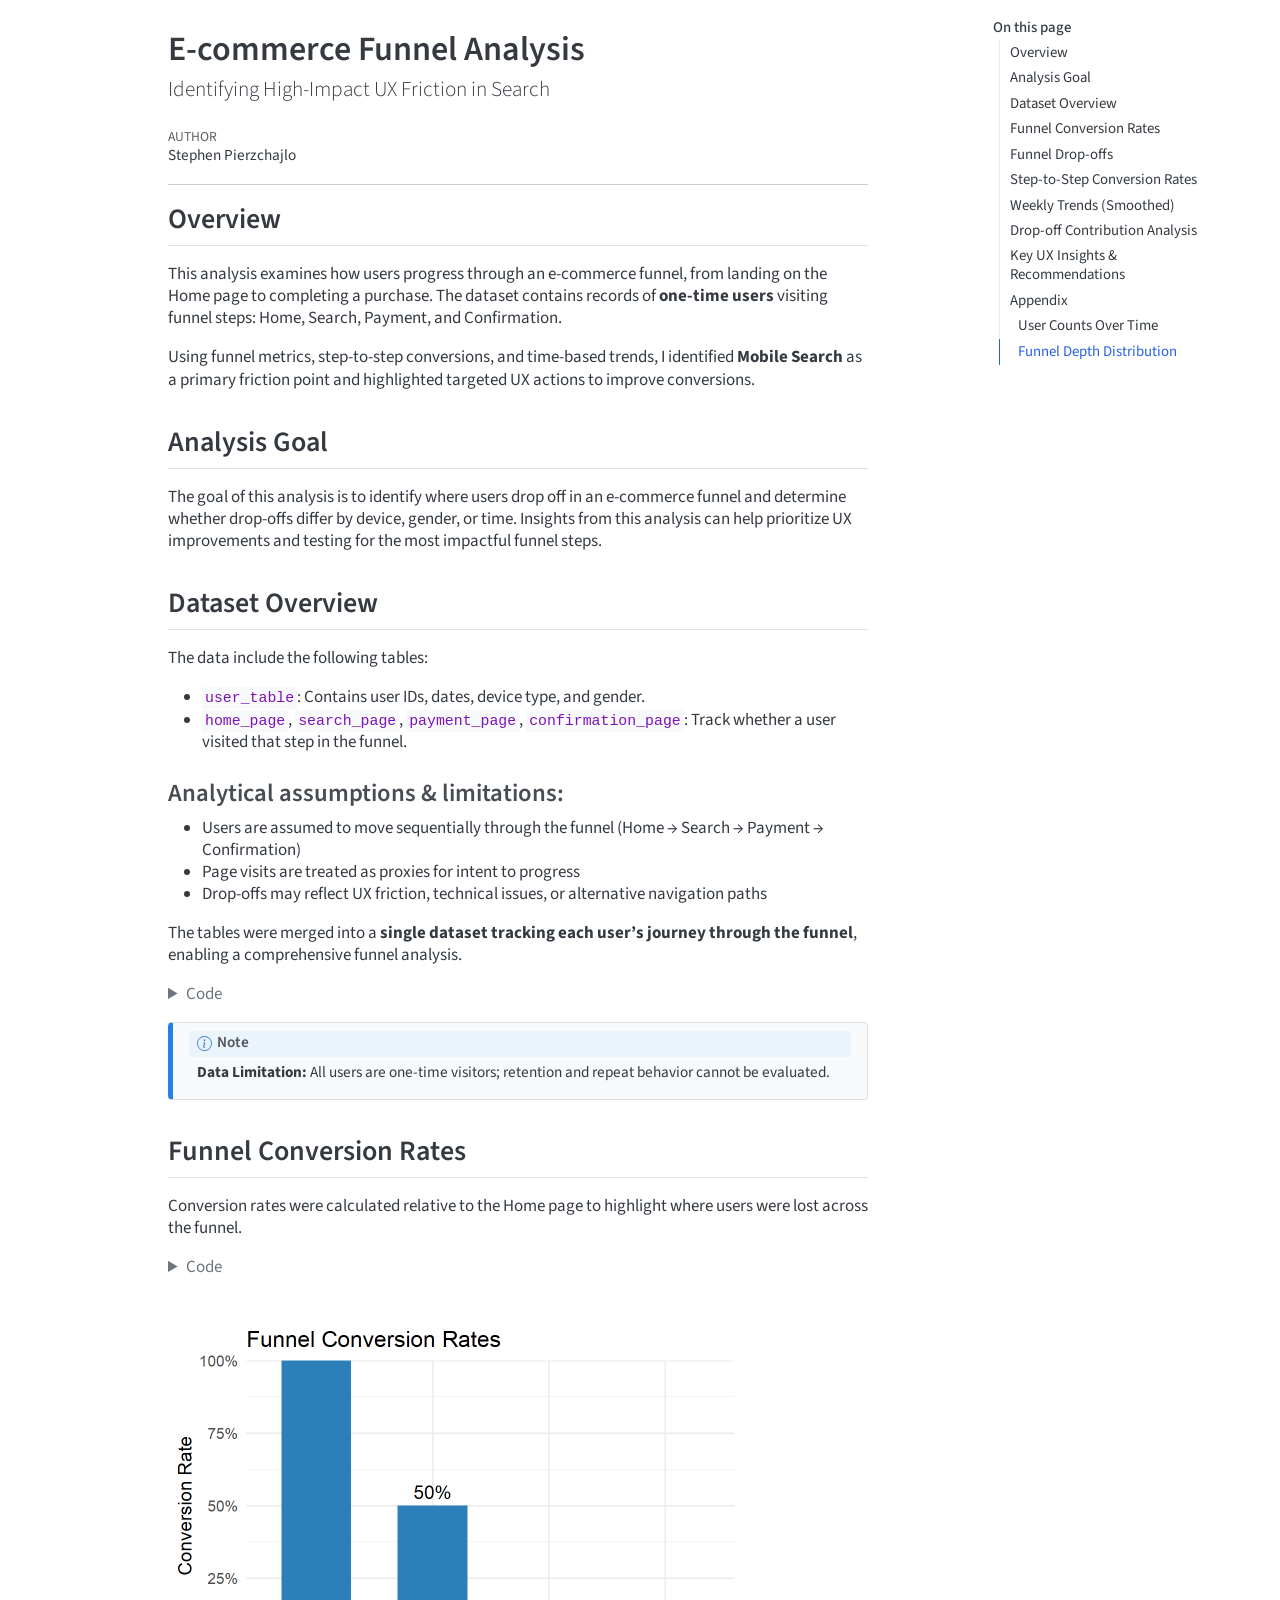
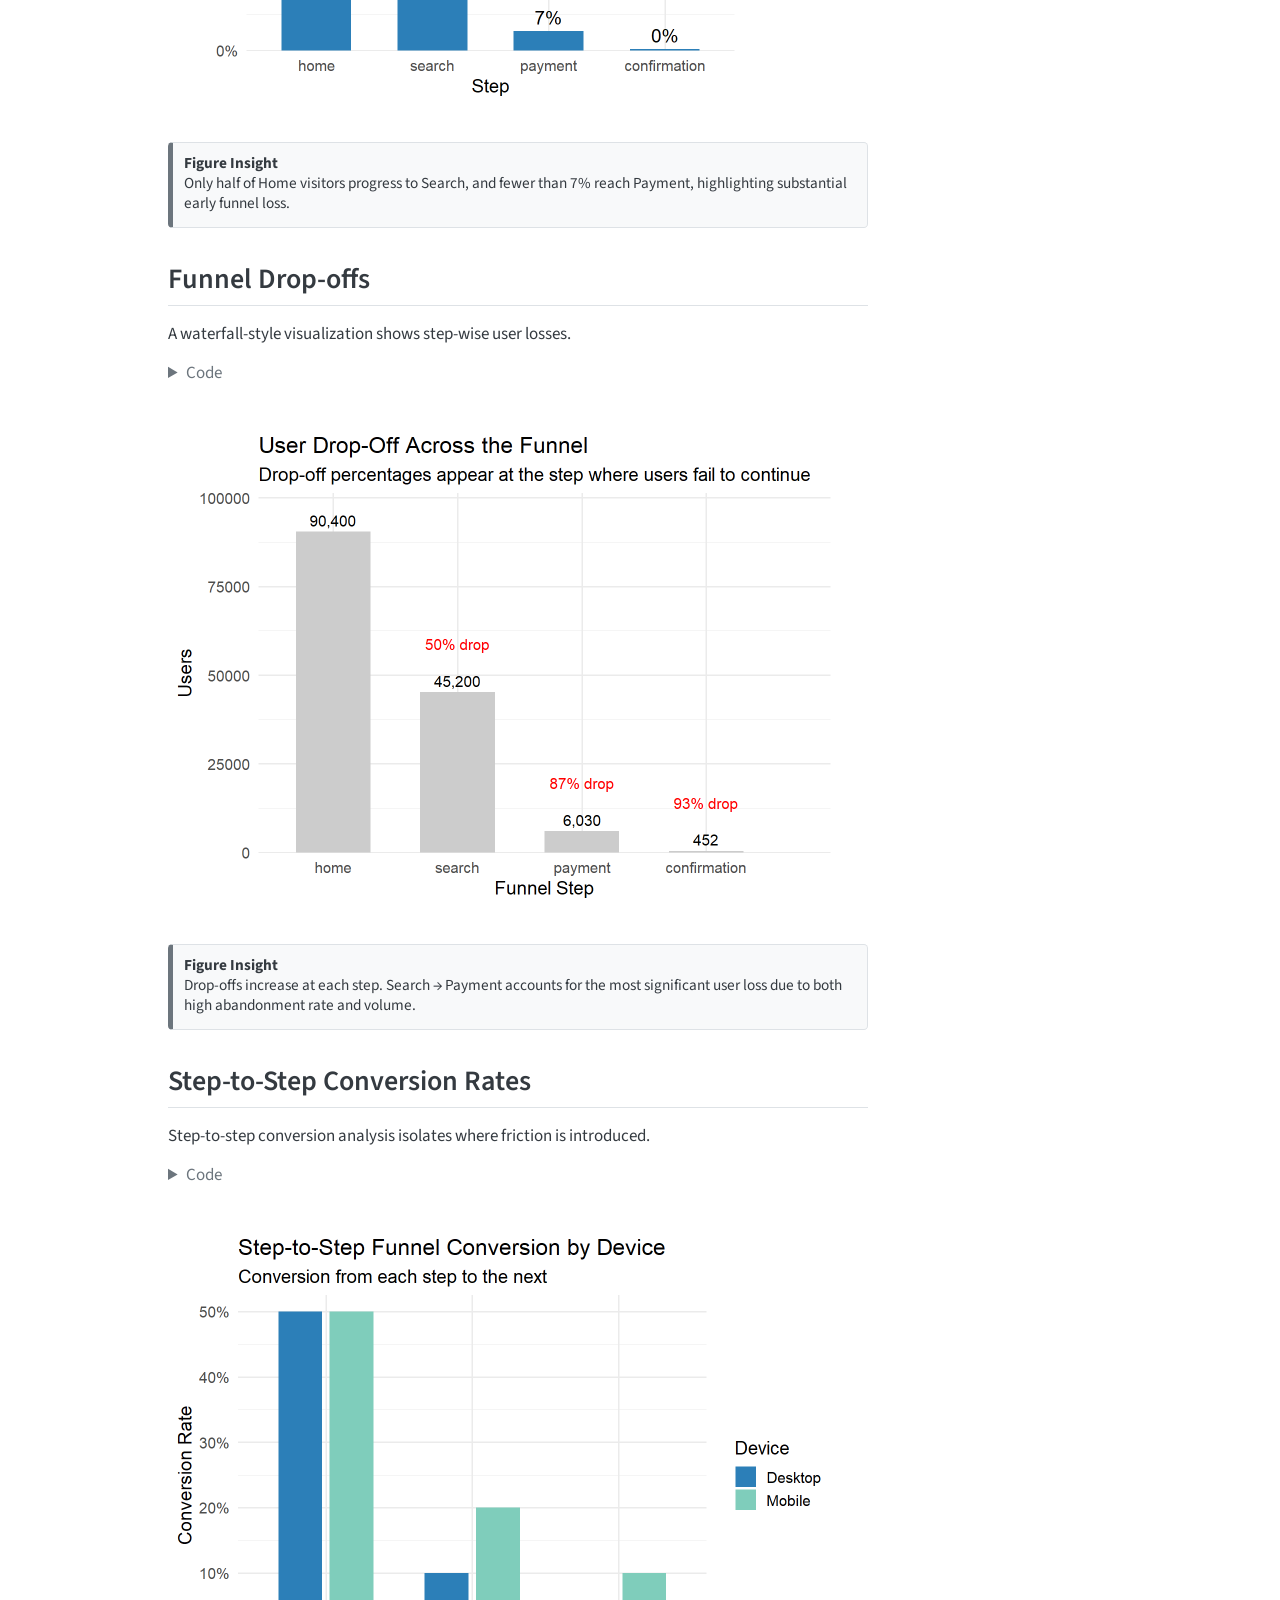
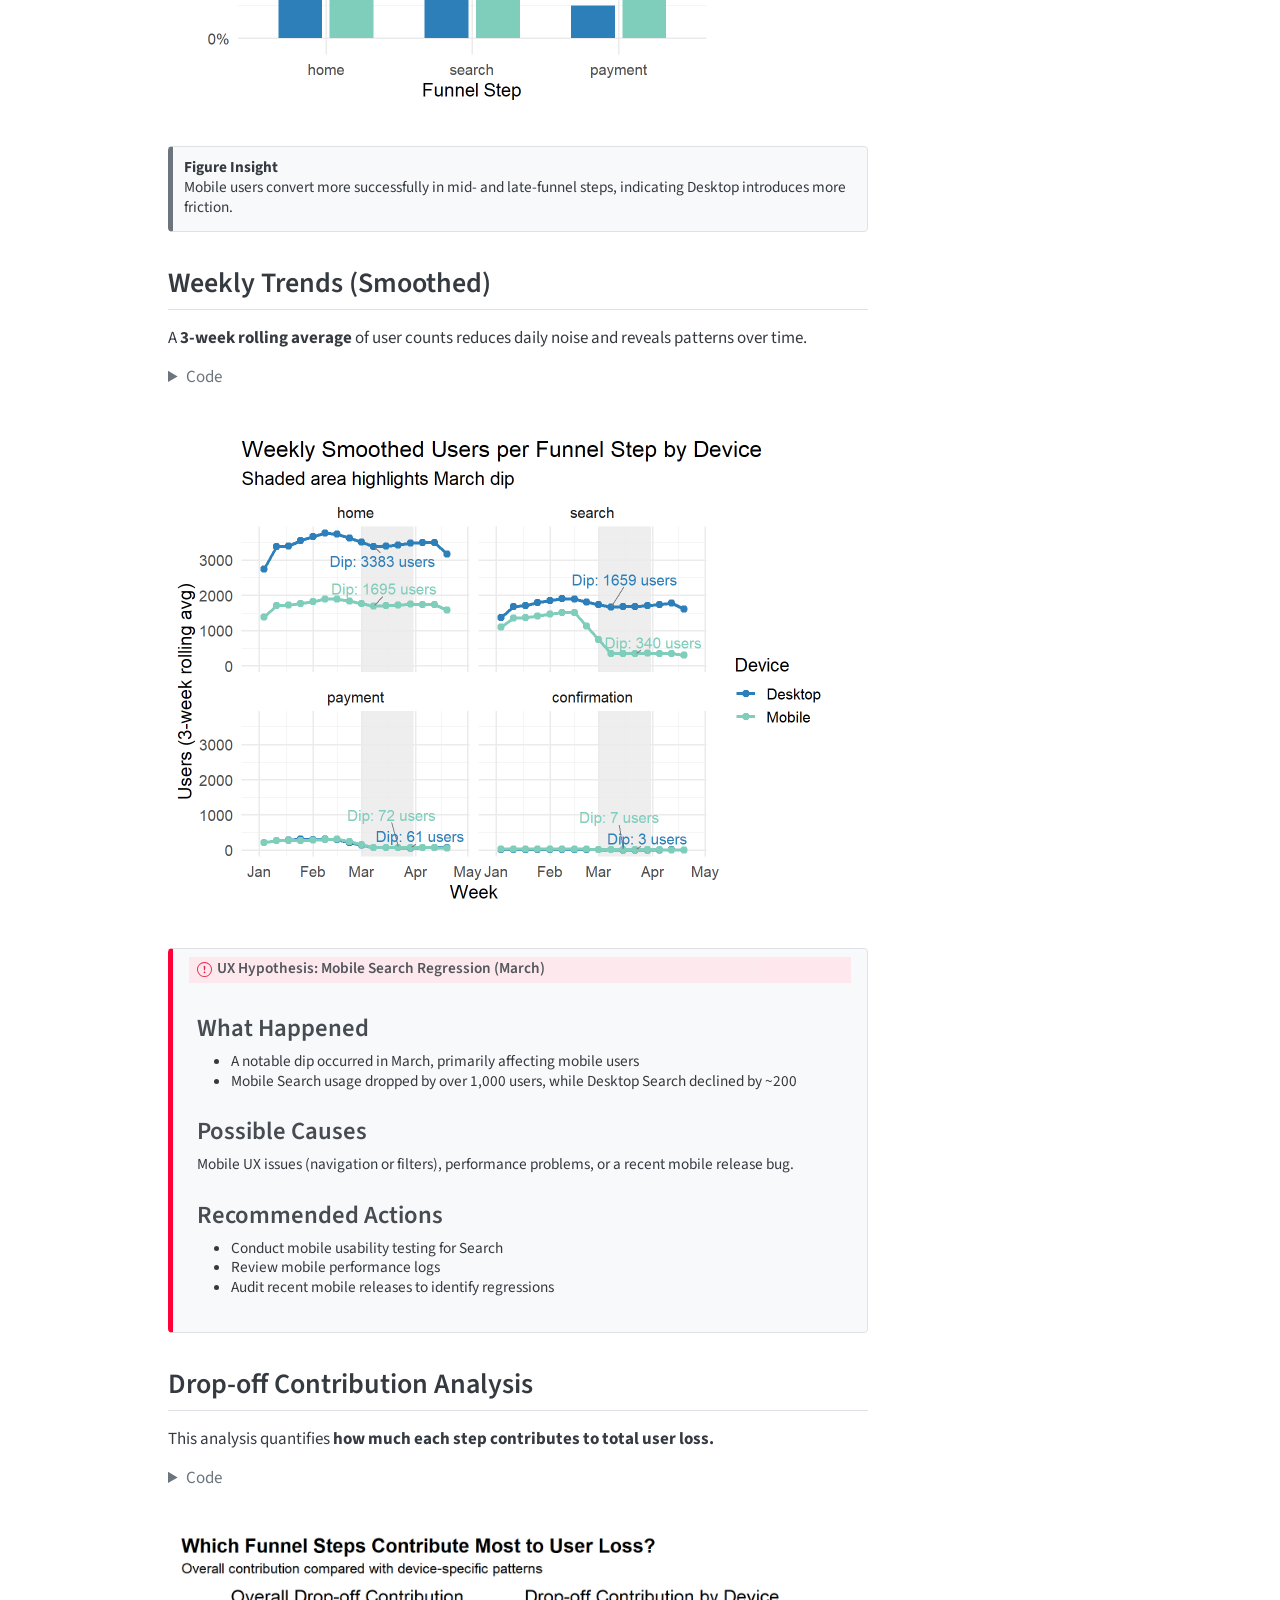
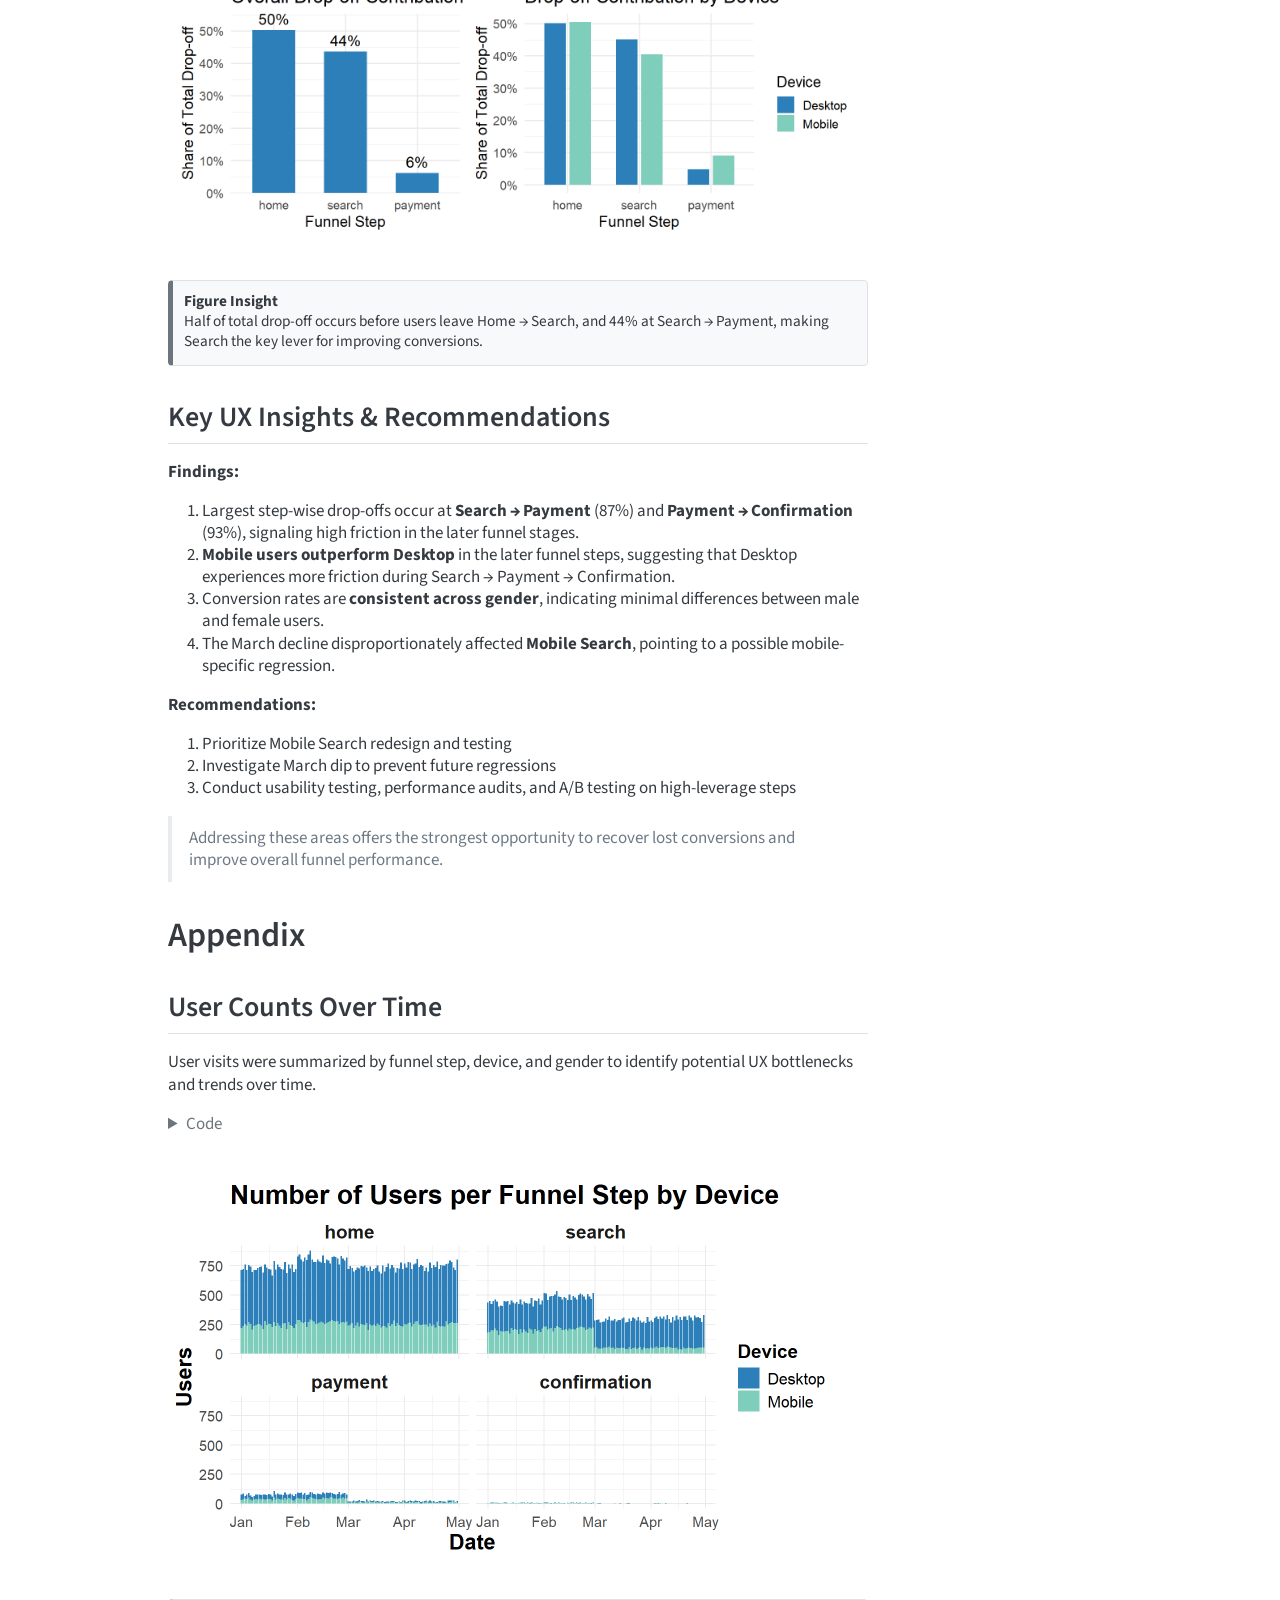
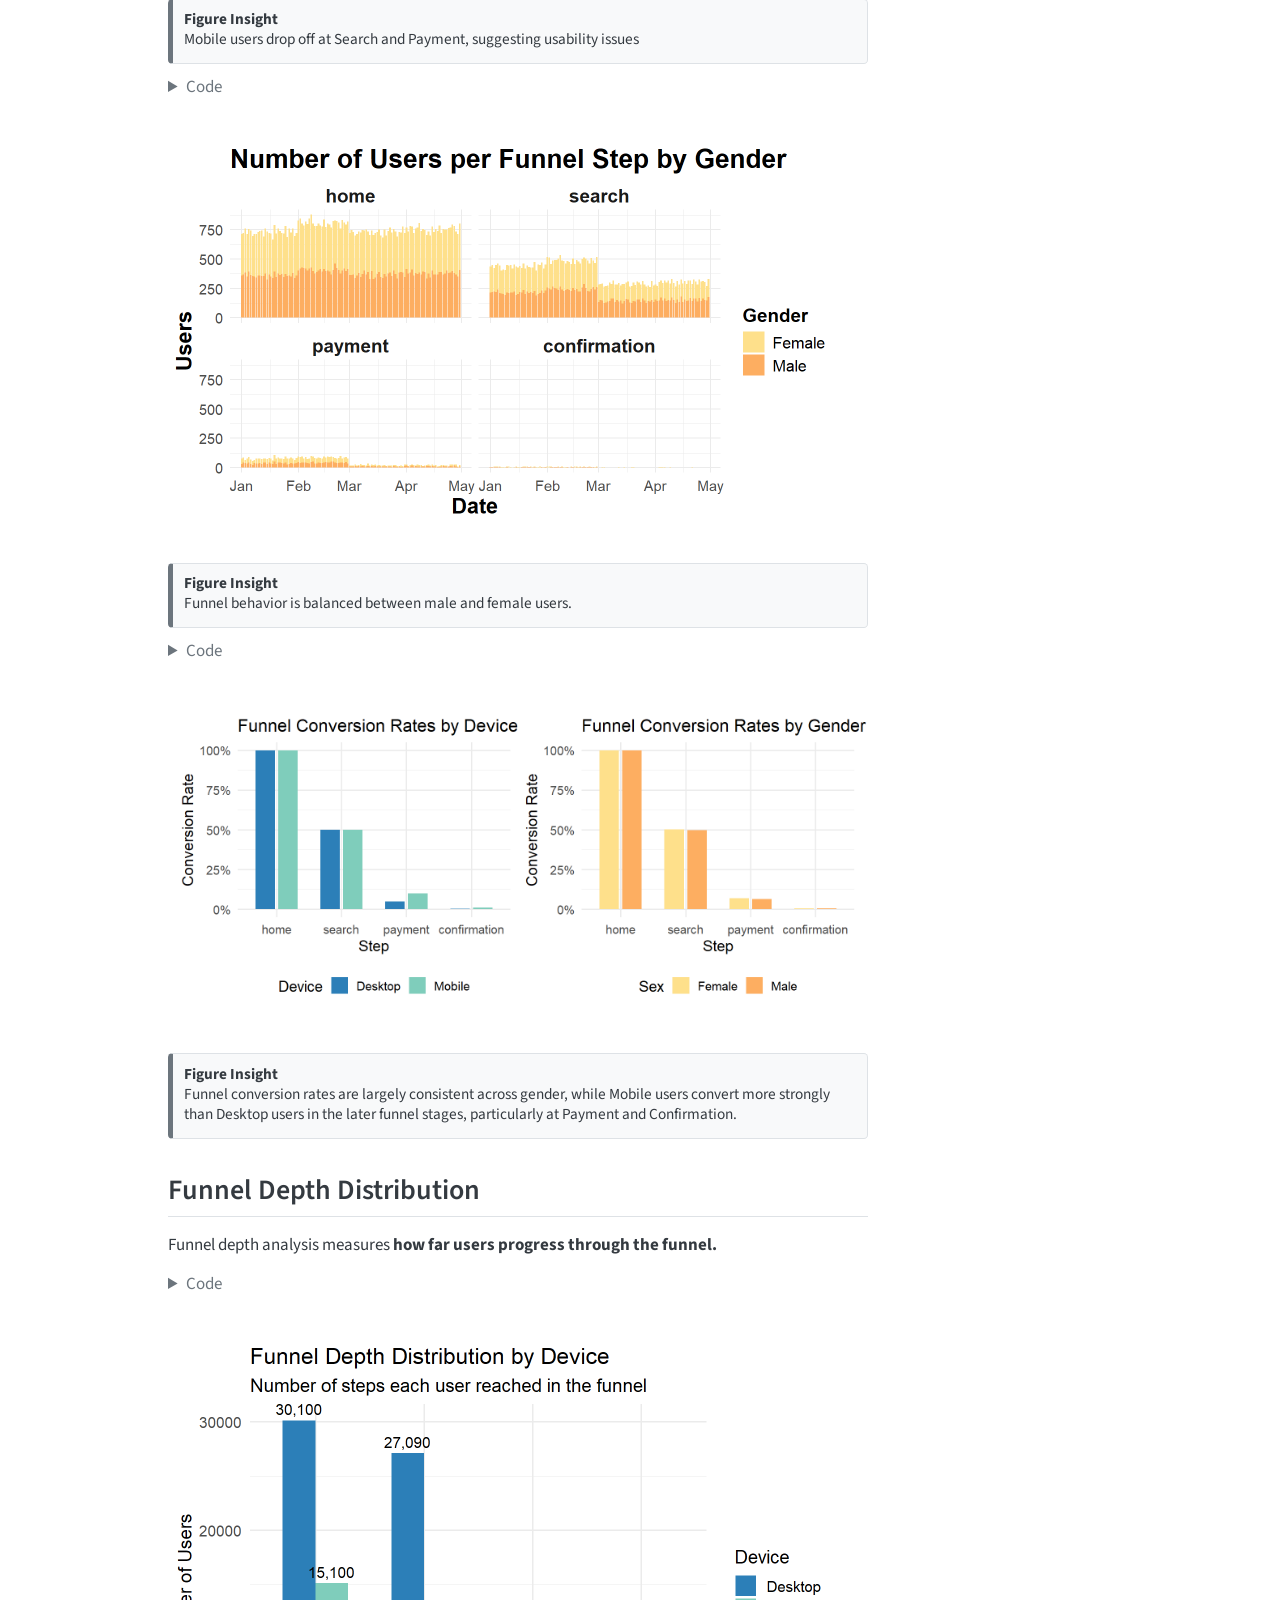
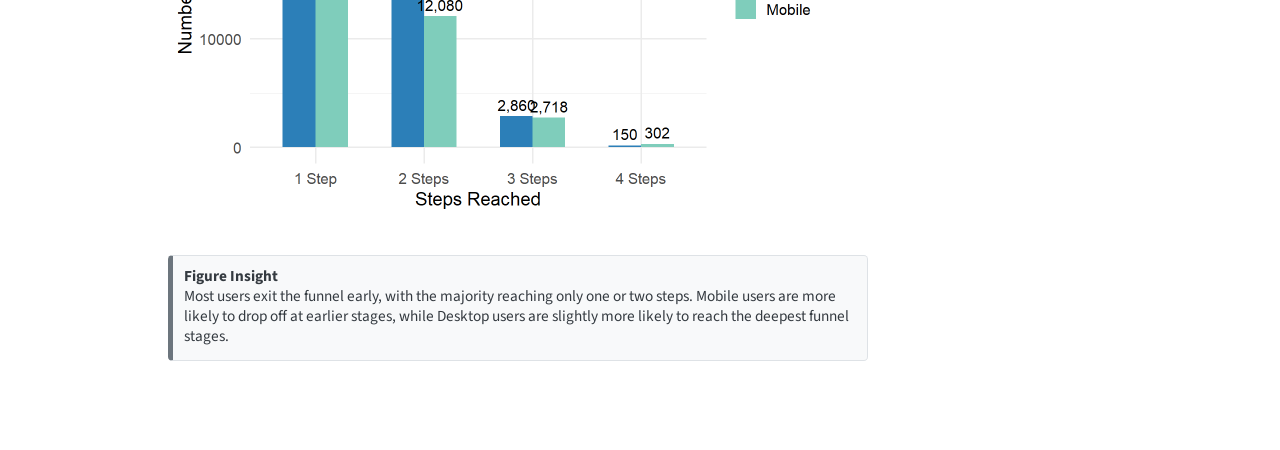
==== commit 980828ce: "Your commit message here" ====
--- a/docs/index.html
+++ b/docs/index.html
@@ -117,24 +117,22 @@
     <h2 id="toc-title">On this page</h2>
    
   <ul>
-  <li><a href="#e-commerce-funnel-analysis-ux-portfolio" id="toc-e-commerce-funnel-analysis-ux-portfolio" class="nav-link active" data-scroll-target="#e-commerce-funnel-analysis-ux-portfolio">E-commerce Funnel Analysis: UX Portfolio</a>
-  <ul class="collapse">
-  <li><a href="#overview" id="toc-overview" class="nav-link" data-scroll-target="#overview">Overview</a></li>
+  <li><a href="#overview" id="toc-overview" class="nav-link active" data-scroll-target="#overview">Overview</a></li>
   <li><a href="#analysis-goal" id="toc-analysis-goal" class="nav-link" data-scroll-target="#analysis-goal">Analysis Goal</a></li>
   <li><a href="#dataset-overview" id="toc-dataset-overview" class="nav-link" data-scroll-target="#dataset-overview">Dataset Overview</a>
   <ul class="collapse">
   <li><a href="#analytical-assumptions-limitations" id="toc-analytical-assumptions-limitations" class="nav-link" data-scroll-target="#analytical-assumptions-limitations">Analytical assumptions &amp; limitations:</a></li>
   </ul></li>
-  <li><a href="#reshaping-data" id="toc-reshaping-data" class="nav-link" data-scroll-target="#reshaping-data">Reshaping Data</a></li>
-  <li><a href="#user-counts-over-time" id="toc-user-counts-over-time" class="nav-link" data-scroll-target="#user-counts-over-time">User Counts Over Time</a></li>
   <li><a href="#funnel-conversion-rates" id="toc-funnel-conversion-rates" class="nav-link" data-scroll-target="#funnel-conversion-rates">Funnel Conversion Rates</a></li>
-  <li><a href="#weekly-trends-smoothed" id="toc-weekly-trends-smoothed" class="nav-link" data-scroll-target="#weekly-trends-smoothed">Weekly Trends (Smoothed)</a></li>
   <li><a href="#funnel-drop-offs" id="toc-funnel-drop-offs" class="nav-link" data-scroll-target="#funnel-drop-offs">Funnel Drop-offs</a></li>
   <li><a href="#step-to-step-conversion-rates" id="toc-step-to-step-conversion-rates" class="nav-link" data-scroll-target="#step-to-step-conversion-rates">Step-to-Step Conversion Rates</a></li>
-  <li><a href="#drop-off-contribution-by-funnel-step" id="toc-drop-off-contribution-by-funnel-step" class="nav-link" data-scroll-target="#drop-off-contribution-by-funnel-step">Drop-off Contribution by Funnel Step</a></li>
-  <li><a href="#drop-off-contribution-by-device" id="toc-drop-off-contribution-by-device" class="nav-link" data-scroll-target="#drop-off-contribution-by-device">Drop-off Contribution by Device</a></li>
+  <li><a href="#weekly-trends-smoothed" id="toc-weekly-trends-smoothed" class="nav-link" data-scroll-target="#weekly-trends-smoothed">Weekly Trends (Smoothed)</a></li>
+  <li><a href="#drop-off-contribution-analysis" id="toc-drop-off-contribution-analysis" class="nav-link" data-scroll-target="#drop-off-contribution-analysis">Drop-off Contribution Analysis</a></li>
+  <li><a href="#key-ux-insights-recommendations" id="toc-key-ux-insights-recommendations" class="nav-link" data-scroll-target="#key-ux-insights-recommendations">Key UX Insights &amp; Recommendations</a></li>
+  <li><a href="#appendix" id="toc-appendix" class="nav-link" data-scroll-target="#appendix">Appendix</a>
+  <ul class="collapse">
+  <li><a href="#user-counts-over-time" id="toc-user-counts-over-time" class="nav-link" data-scroll-target="#user-counts-over-time">User Counts Over Time</a></li>
   <li><a href="#funnel-depth-distribution" id="toc-funnel-depth-distribution" class="nav-link" data-scroll-target="#funnel-depth-distribution">Funnel Depth Distribution</a></li>
-  <li><a href="#key-ux-insights-recommendations" id="toc-key-ux-insights-recommendations" class="nav-link" data-scroll-target="#key-ux-insights-recommendations">Key UX Insights &amp; Recommendations</a></li>
   </ul></li>
   </ul>
 </nav>
@@ -205,16 +203,14 @@
 }
 </style>
 <hr>
-<section id="e-commerce-funnel-analysis-ux-portfolio" class="level1">
-<h1>E-commerce Funnel Analysis: UX Portfolio</h1>
 <section id="overview" class="level2">
 <h2 class="anchored" data-anchor-id="overview">Overview</h2>
-<p>This analysis examines how users progress through an e-commerce funnel—from landing on the Home page to completing a purchase. The dataset contains records of <strong>one-time users</strong> visiting funnel steps: Home, Search, Payment, and Confirmation.</p>
+<p>This analysis examines how users progress through an e-commerce funnel, from landing on the Home page to completing a purchase. The dataset contains records of <strong>one-time users</strong> visiting funnel steps: Home, Search, Payment, and Confirmation.</p>
 <p>Using funnel metrics, step-to-step conversions, and time-based trends, I identified <strong>Mobile Search</strong> as a primary friction point and highlighted targeted UX actions to improve conversions.</p>
 </section>
 <section id="analysis-goal" class="level2">
 <h2 class="anchored" data-anchor-id="analysis-goal">Analysis Goal</h2>
-<p>The goal of this analysis is to identify where users drop off in an e-commerce funnel and determine whether drop-offs differ by device, gender, or time. Insights from this analysis help prioritize UX improvements and testing for the most impactful funnel steps.</p>
+<p>The goal of this analysis is to identify where users drop off in an e-commerce funnel and determine whether drop-offs differ by device, gender, or time. Insights from this analysis can help prioritize UX improvements and testing for the most impactful funnel steps.</p>
 </section>
 <section id="dataset-overview" class="level2">
 <h2 class="anchored" data-anchor-id="dataset-overview">Dataset Overview</h2>
@@ -229,9 +225,8 @@
 <li>Users are assumed to move sequentially through the funnel (Home → Search → Payment → Confirmation)</li>
 <li>Page visits are treated as proxies for intent to progress</li>
 <li>Drop-offs may reflect UX friction, technical issues, or alternative navigation paths</li>
-<li>All users are one-time visitors; retention and repeat behavior cannot be evaluated</li>
 </ul>
-<p>The tables were merged into a <strong>single dataset tracking each user’s journey through the funnel</strong>, enabling comprehensive funnel analysis.</p>
+<p>The tables were merged into a <strong>single dataset tracking each user’s journey through the funnel</strong>, enabling a comprehensive funnel analysis.</p>
 <div class="cell">
 <details class="code-fold">
 <summary>Code</summary>
@@ -241,31 +236,41 @@
 <span id="cb1-4"><a href="#cb1-4" aria-hidden="true" tabindex="-1"></a><span class="fu">library</span>(ggrepel)</span>
 <span id="cb1-5"><a href="#cb1-5" aria-hidden="true" tabindex="-1"></a><span class="fu">library</span>(scales)</span>
 <span id="cb1-6"><a href="#cb1-6" aria-hidden="true" tabindex="-1"></a><span class="fu">library</span>(zoo)</span>
-<span id="cb1-7"><a href="#cb1-7" aria-hidden="true" tabindex="-1"></a></span>
-<span id="cb1-8"><a href="#cb1-8" aria-hidden="true" tabindex="-1"></a><span class="co"># Device colors</span></span>
-<span id="cb1-9"><a href="#cb1-9" aria-hidden="true" tabindex="-1"></a>device_colors <span class="ot">&lt;-</span> <span class="fu">c</span>(<span class="st">"Desktop"</span> <span class="ot">=</span> <span class="st">"#2c7fb8"</span>, <span class="st">"Mobile"</span> <span class="ot">=</span> <span class="st">"#7fcdbb"</span>)</span>
-<span id="cb1-10"><a href="#cb1-10" aria-hidden="true" tabindex="-1"></a><span class="co"># Gender colors</span></span>
-<span id="cb1-11"><a href="#cb1-11" aria-hidden="true" tabindex="-1"></a>gender_colors <span class="ot">&lt;-</span> <span class="fu">c</span>(<span class="st">"Male"</span> <span class="ot">=</span> <span class="st">"#fdae61"</span>, <span class="st">"Female"</span> <span class="ot">=</span> <span class="st">"#fee08b"</span>)</span>
-<span id="cb1-12"><a href="#cb1-12" aria-hidden="true" tabindex="-1"></a></span>
-<span id="cb1-13"><a href="#cb1-13" aria-hidden="true" tabindex="-1"></a><span class="co"># Load CSVs</span></span>
-<span id="cb1-14"><a href="#cb1-14" aria-hidden="true" tabindex="-1"></a>home_page <span class="ot">&lt;-</span> <span class="fu">read.csv</span>(<span class="st">"home_page_table.csv"</span>)</span>
-<span id="cb1-15"><a href="#cb1-15" aria-hidden="true" tabindex="-1"></a>search_page <span class="ot">&lt;-</span> <span class="fu">read.csv</span>(<span class="st">"search_page_table.csv"</span>)</span>
-<span id="cb1-16"><a href="#cb1-16" aria-hidden="true" tabindex="-1"></a>payment_page <span class="ot">&lt;-</span> <span class="fu">read.csv</span>(<span class="st">"payment_page_table.csv"</span>)</span>
-<span id="cb1-17"><a href="#cb1-17" aria-hidden="true" tabindex="-1"></a>confirmation_page <span class="ot">&lt;-</span> <span class="fu">read.csv</span>(<span class="st">"payment_confirmation_table.csv"</span>)</span>
-<span id="cb1-18"><a href="#cb1-18" aria-hidden="true" tabindex="-1"></a>user_table <span class="ot">&lt;-</span> <span class="fu">read.csv</span>(<span class="st">"user_table.csv"</span>)</span>
-<span id="cb1-19"><a href="#cb1-19" aria-hidden="true" tabindex="-1"></a></span>
-<span id="cb1-20"><a href="#cb1-20" aria-hidden="true" tabindex="-1"></a><span class="co"># Merge all pages</span></span>
-<span id="cb1-21"><a href="#cb1-21" aria-hidden="true" tabindex="-1"></a>df <span class="ot">&lt;-</span> user_table <span class="sc">%&gt;%</span></span>
-<span id="cb1-22"><a href="#cb1-22" aria-hidden="true" tabindex="-1"></a><span class="fu">left_join</span>(home_page, <span class="at">by =</span> <span class="st">"user_id"</span>) <span class="sc">%&gt;%</span></span>
-<span id="cb1-23"><a href="#cb1-23" aria-hidden="true" tabindex="-1"></a><span class="fu">left_join</span>(search_page, <span class="at">by =</span> <span class="st">"user_id"</span>) <span class="sc">%&gt;%</span></span>
-<span id="cb1-24"><a href="#cb1-24" aria-hidden="true" tabindex="-1"></a><span class="fu">left_join</span>(payment_page, <span class="at">by =</span> <span class="st">"user_id"</span>) <span class="sc">%&gt;%</span></span>
-<span id="cb1-25"><a href="#cb1-25" aria-hidden="true" tabindex="-1"></a><span class="fu">left_join</span>(confirmation_page, <span class="at">by =</span> <span class="st">"user_id"</span>)</span>
-<span id="cb1-26"><a href="#cb1-26" aria-hidden="true" tabindex="-1"></a></span>
-<span id="cb1-27"><a href="#cb1-27" aria-hidden="true" tabindex="-1"></a><span class="co"># Rename page columns</span></span>
-<span id="cb1-28"><a href="#cb1-28" aria-hidden="true" tabindex="-1"></a><span class="fu">colnames</span>(df)[<span class="dv">5</span><span class="sc">:</span><span class="dv">8</span>] <span class="ot">&lt;-</span> <span class="fu">c</span>(<span class="st">"home"</span>,<span class="st">"search"</span>,<span class="st">"payment"</span>,<span class="st">"confirmation"</span>)</span>
-<span id="cb1-29"><a href="#cb1-29" aria-hidden="true" tabindex="-1"></a></span>
-<span id="cb1-30"><a href="#cb1-30" aria-hidden="true" tabindex="-1"></a><span class="co"># Convert date</span></span>
-<span id="cb1-31"><a href="#cb1-31" aria-hidden="true" tabindex="-1"></a>df <span class="ot">&lt;-</span> df <span class="sc">%&gt;%</span> <span class="fu">mutate</span>(<span class="at">date =</span> <span class="fu">as.Date</span>(date))</span></code><button title="Copy to Clipboard" class="code-copy-button"><i class="bi"></i></button></pre></div>
+<span id="cb1-7"><a href="#cb1-7" aria-hidden="true" tabindex="-1"></a><span class="fu">library</span>(ggplot2)</span>
+<span id="cb1-8"><a href="#cb1-8" aria-hidden="true" tabindex="-1"></a><span class="fu">library</span>(patchwork)</span>
+<span id="cb1-9"><a href="#cb1-9" aria-hidden="true" tabindex="-1"></a></span>
+<span id="cb1-10"><a href="#cb1-10" aria-hidden="true" tabindex="-1"></a><span class="co"># Device colors</span></span>
+<span id="cb1-11"><a href="#cb1-11" aria-hidden="true" tabindex="-1"></a>device_colors <span class="ot">&lt;-</span> <span class="fu">c</span>(<span class="st">"Desktop"</span> <span class="ot">=</span> <span class="st">"#2c7fb8"</span>, <span class="st">"Mobile"</span> <span class="ot">=</span> <span class="st">"#7fcdbb"</span>)</span>
+<span id="cb1-12"><a href="#cb1-12" aria-hidden="true" tabindex="-1"></a><span class="co"># Gender colors</span></span>
+<span id="cb1-13"><a href="#cb1-13" aria-hidden="true" tabindex="-1"></a>gender_colors <span class="ot">&lt;-</span> <span class="fu">c</span>(<span class="st">"Male"</span> <span class="ot">=</span> <span class="st">"#fdae61"</span>, <span class="st">"Female"</span> <span class="ot">=</span> <span class="st">"#fee08b"</span>)</span>
+<span id="cb1-14"><a href="#cb1-14" aria-hidden="true" tabindex="-1"></a></span>
+<span id="cb1-15"><a href="#cb1-15" aria-hidden="true" tabindex="-1"></a><span class="co"># Load CSVs</span></span>
+<span id="cb1-16"><a href="#cb1-16" aria-hidden="true" tabindex="-1"></a>home_page <span class="ot">&lt;-</span> <span class="fu">read.csv</span>(<span class="st">"home_page_table.csv"</span>)</span>
+<span id="cb1-17"><a href="#cb1-17" aria-hidden="true" tabindex="-1"></a>search_page <span class="ot">&lt;-</span> <span class="fu">read.csv</span>(<span class="st">"search_page_table.csv"</span>)</span>
+<span id="cb1-18"><a href="#cb1-18" aria-hidden="true" tabindex="-1"></a>payment_page <span class="ot">&lt;-</span> <span class="fu">read.csv</span>(<span class="st">"payment_page_table.csv"</span>)</span>
+<span id="cb1-19"><a href="#cb1-19" aria-hidden="true" tabindex="-1"></a>confirmation_page <span class="ot">&lt;-</span> <span class="fu">read.csv</span>(<span class="st">"payment_confirmation_table.csv"</span>)</span>
+<span id="cb1-20"><a href="#cb1-20" aria-hidden="true" tabindex="-1"></a>user_table <span class="ot">&lt;-</span> <span class="fu">read.csv</span>(<span class="st">"user_table.csv"</span>)</span>
+<span id="cb1-21"><a href="#cb1-21" aria-hidden="true" tabindex="-1"></a></span>
+<span id="cb1-22"><a href="#cb1-22" aria-hidden="true" tabindex="-1"></a><span class="co"># Merge all pages</span></span>
+<span id="cb1-23"><a href="#cb1-23" aria-hidden="true" tabindex="-1"></a>df <span class="ot">&lt;-</span> user_table <span class="sc">%&gt;%</span></span>
+<span id="cb1-24"><a href="#cb1-24" aria-hidden="true" tabindex="-1"></a><span class="fu">left_join</span>(home_page, <span class="at">by =</span> <span class="st">"user_id"</span>) <span class="sc">%&gt;%</span></span>
+<span id="cb1-25"><a href="#cb1-25" aria-hidden="true" tabindex="-1"></a><span class="fu">left_join</span>(search_page, <span class="at">by =</span> <span class="st">"user_id"</span>) <span class="sc">%&gt;%</span></span>
+<span id="cb1-26"><a href="#cb1-26" aria-hidden="true" tabindex="-1"></a><span class="fu">left_join</span>(payment_page, <span class="at">by =</span> <span class="st">"user_id"</span>) <span class="sc">%&gt;%</span></span>
+<span id="cb1-27"><a href="#cb1-27" aria-hidden="true" tabindex="-1"></a><span class="fu">left_join</span>(confirmation_page, <span class="at">by =</span> <span class="st">"user_id"</span>)</span>
+<span id="cb1-28"><a href="#cb1-28" aria-hidden="true" tabindex="-1"></a></span>
+<span id="cb1-29"><a href="#cb1-29" aria-hidden="true" tabindex="-1"></a><span class="co"># Rename page columns</span></span>
+<span id="cb1-30"><a href="#cb1-30" aria-hidden="true" tabindex="-1"></a><span class="fu">colnames</span>(df)[<span class="dv">5</span><span class="sc">:</span><span class="dv">8</span>] <span class="ot">&lt;-</span> <span class="fu">c</span>(<span class="st">"home"</span>,<span class="st">"search"</span>,<span class="st">"payment"</span>,<span class="st">"confirmation"</span>)</span>
+<span id="cb1-31"><a href="#cb1-31" aria-hidden="true" tabindex="-1"></a></span>
+<span id="cb1-32"><a href="#cb1-32" aria-hidden="true" tabindex="-1"></a><span class="co"># Convert date</span></span>
+<span id="cb1-33"><a href="#cb1-33" aria-hidden="true" tabindex="-1"></a>df <span class="ot">&lt;-</span> df <span class="sc">%&gt;%</span> <span class="fu">mutate</span>(<span class="at">date =</span> <span class="fu">as.Date</span>(date))</span>
+<span id="cb1-34"><a href="#cb1-34" aria-hidden="true" tabindex="-1"></a></span>
+<span id="cb1-35"><a href="#cb1-35" aria-hidden="true" tabindex="-1"></a><span class="co"># Reshape data from wide to long format so each row represents one user at one funnel step</span></span>
+<span id="cb1-36"><a href="#cb1-36" aria-hidden="true" tabindex="-1"></a>df_long <span class="ot">&lt;-</span> df <span class="sc">%&gt;%</span></span>
+<span id="cb1-37"><a href="#cb1-37" aria-hidden="true" tabindex="-1"></a>  <span class="fu">pivot_longer</span>(<span class="at">cols =</span> <span class="fu">c</span>(home, search, payment, confirmation),</span>
+<span id="cb1-38"><a href="#cb1-38" aria-hidden="true" tabindex="-1"></a>               <span class="at">names_to =</span> <span class="st">"step"</span>,</span>
+<span id="cb1-39"><a href="#cb1-39" aria-hidden="true" tabindex="-1"></a>               <span class="at">values_to =</span> <span class="st">"page"</span>) <span class="sc">%&gt;%</span></span>
+<span id="cb1-40"><a href="#cb1-40" aria-hidden="true" tabindex="-1"></a>  <span class="fu">filter</span>(<span class="sc">!</span><span class="fu">is.na</span>(page)) <span class="sc">%&gt;%</span></span>
+<span id="cb1-41"><a href="#cb1-41" aria-hidden="true" tabindex="-1"></a>  <span class="fu">mutate</span>(<span class="at">step =</span> <span class="fu">factor</span>(step, <span class="at">levels =</span> <span class="fu">c</span>(<span class="st">"home"</span>,<span class="st">"search"</span>,<span class="st">"payment"</span>,<span class="st">"confirmation"</span>)))</span></code><button title="Copy to Clipboard" class="code-copy-button"><i class="bi"></i></button></pre></div>
 </details>
 </div>
 <div class="callout callout-style-default callout-note callout-titled">
@@ -283,46 +288,84 @@
 </div>
 </section>
 </section>
-<section id="reshaping-data" class="level2">
-<h2 class="anchored" data-anchor-id="reshaping-data">Reshaping Data</h2>
-<p>The data was transformed from a <strong>wide format</strong> (one column per step) into <strong>long format</strong>, allowing step-wise summarization, conversion rate calculation, drop-off analysis, and funnel depth evaluation.</p>
+<section id="funnel-conversion-rates" class="level2">
+<h2 class="anchored" data-anchor-id="funnel-conversion-rates">Funnel Conversion Rates</h2>
+<p>Conversion rates were calculated relative to the Home page to highlight where users were lost across the funnel.</p>
 <div class="cell">
 <details class="code-fold">
 <summary>Code</summary>
-<div class="sourceCode cell-code" id="cb2"><pre class="sourceCode r code-with-copy"><code class="sourceCode r"><span id="cb2-1"><a href="#cb2-1" aria-hidden="true" tabindex="-1"></a><span class="co"># Reshape data from wide to long format so each row represents one user at one funnel step</span></span>
-<span id="cb2-2"><a href="#cb2-2" aria-hidden="true" tabindex="-1"></a>df_long <span class="ot">&lt;-</span> df <span class="sc">%&gt;%</span></span>
-<span id="cb2-3"><a href="#cb2-3" aria-hidden="true" tabindex="-1"></a>  <span class="fu">pivot_longer</span>(<span class="at">cols =</span> <span class="fu">c</span>(home, search, payment, confirmation),</span>
-<span id="cb2-4"><a href="#cb2-4" aria-hidden="true" tabindex="-1"></a>               <span class="at">names_to =</span> <span class="st">"step"</span>,</span>
-<span id="cb2-5"><a href="#cb2-5" aria-hidden="true" tabindex="-1"></a>               <span class="at">values_to =</span> <span class="st">"page"</span>) <span class="sc">%&gt;%</span></span>
-<span id="cb2-6"><a href="#cb2-6" aria-hidden="true" tabindex="-1"></a>  <span class="fu">filter</span>(<span class="sc">!</span><span class="fu">is.na</span>(page)) <span class="sc">%&gt;%</span></span>
-<span id="cb2-7"><a href="#cb2-7" aria-hidden="true" tabindex="-1"></a>  <span class="fu">mutate</span>(<span class="at">step =</span> <span class="fu">factor</span>(step, <span class="at">levels =</span> <span class="fu">c</span>(<span class="st">"home"</span>,<span class="st">"search"</span>,<span class="st">"payment"</span>,<span class="st">"confirmation"</span>)))</span></code><button title="Copy to Clipboard" class="code-copy-button"><i class="bi"></i></button></pre></div>
+<div class="sourceCode cell-code" id="cb2"><pre class="sourceCode r code-with-copy"><code class="sourceCode r"><span id="cb2-1"><a href="#cb2-1" aria-hidden="true" tabindex="-1"></a><span class="co"># Calculate total users and conversion rate at each funnel step</span></span>
+<span id="cb2-2"><a href="#cb2-2" aria-hidden="true" tabindex="-1"></a>conversion_summary <span class="ot">&lt;-</span> df_long <span class="sc">%&gt;%</span></span>
+<span id="cb2-3"><a href="#cb2-3" aria-hidden="true" tabindex="-1"></a>  <span class="fu">group_by</span>(step) <span class="sc">%&gt;%</span></span>
+<span id="cb2-4"><a href="#cb2-4" aria-hidden="true" tabindex="-1"></a>  <span class="fu">summarise</span>(<span class="at">users =</span> <span class="fu">n_distinct</span>(user_id)) <span class="sc">%&gt;%</span></span>
+<span id="cb2-5"><a href="#cb2-5" aria-hidden="true" tabindex="-1"></a>  <span class="fu">arrange</span>(<span class="fu">match</span>(step, <span class="fu">c</span>(<span class="st">"home"</span>,<span class="st">"search"</span>,<span class="st">"payment"</span>,<span class="st">"confirmation"</span>))) <span class="sc">%&gt;%</span></span>
+<span id="cb2-6"><a href="#cb2-6" aria-hidden="true" tabindex="-1"></a>  <span class="fu">mutate</span>(<span class="at">conversion_rate =</span> users <span class="sc">/</span> <span class="fu">max</span>(users), <span class="at">step =</span> <span class="fu">factor</span>(step, <span class="at">levels =</span> <span class="fu">c</span>(<span class="st">"home"</span>,<span class="st">"search"</span>,<span class="st">"payment"</span>,<span class="st">"confirmation"</span>)))</span>
+<span id="cb2-7"><a href="#cb2-7" aria-hidden="true" tabindex="-1"></a></span>
+<span id="cb2-8"><a href="#cb2-8" aria-hidden="true" tabindex="-1"></a><span class="co"># Plot funnel conversion rates as a bar chart with percentage labels</span></span>
+<span id="cb2-9"><a href="#cb2-9" aria-hidden="true" tabindex="-1"></a><span class="fu">ggplot</span>(conversion_summary, <span class="fu">aes</span>(<span class="at">x =</span> step, <span class="at">y =</span> conversion_rate)) <span class="sc">+</span></span>
+<span id="cb2-10"><a href="#cb2-10" aria-hidden="true" tabindex="-1"></a>  <span class="fu">geom_col</span>(<span class="at">fill =</span> <span class="st">"#2c7fb8"</span>, <span class="at">width =</span> <span class="fl">0.6</span>) <span class="sc">+</span></span>
+<span id="cb2-11"><a href="#cb2-11" aria-hidden="true" tabindex="-1"></a>  <span class="fu">geom_text</span>(<span class="fu">aes</span>(<span class="at">label =</span> scales<span class="sc">::</span><span class="fu">percent</span>(conversion_rate, <span class="at">accuracy =</span> <span class="dv">1</span>)), <span class="at">vjust =</span> <span class="sc">-</span><span class="fl">0.5</span>, <span class="at">size =</span> <span class="dv">5</span>) <span class="sc">+</span></span>
+<span id="cb2-12"><a href="#cb2-12" aria-hidden="true" tabindex="-1"></a>  <span class="fu">scale_y_continuous</span>(<span class="at">labels =</span> scales<span class="sc">::</span><span class="fu">percent_format</span>(), <span class="at">expand =</span> <span class="fu">c</span>(<span class="dv">0</span>,<span class="dv">0</span>)) <span class="sc">+</span></span>
+<span id="cb2-13"><a href="#cb2-13" aria-hidden="true" tabindex="-1"></a>  <span class="fu">labs</span>(<span class="at">title =</span> <span class="st">"Funnel Conversion Rates"</span>, <span class="at">x =</span> <span class="st">"Step"</span>, <span class="at">y =</span> <span class="st">"Conversion Rate"</span>) <span class="sc">+</span></span>
+<span id="cb2-14"><a href="#cb2-14" aria-hidden="true" tabindex="-1"></a>  <span class="fu">theme_minimal</span>(<span class="at">base_size =</span> <span class="dv">14</span>)</span></code><button title="Copy to Clipboard" class="code-copy-button"><i class="bi"></i></button></pre></div>
 </details>
-</div>
-</section>
-<section id="user-counts-over-time" class="level2">
-<h2 class="anchored" data-anchor-id="user-counts-over-time">User Counts Over Time</h2>
-<p>User visits were summarized by funnel step, device, and gender to identify potential UX bottlenecks and trends over time.</p>
+<div class="cell-output-display">
+<div>
+<figure class="figure">
+<p><img src="index_files/figure-html/unnamed-chunk-2-1.png" class="img-fluid figure-img" width="576"></p>
+</figure>
+</div>
+</div>
+</div>
+<div class="callout callout-style-simple callout-none no-icon">
+<div class="callout-body d-flex">
+<div class="callout-icon-container">
+<i class="callout-icon no-icon"></i>
+</div>
+<div class="callout-body-container">
+<p><strong>Figure Insight</strong><br> Only half of Home visitors progress to Search, and fewer than 7% reach Payment, highlighting substantial early funnel loss.</p>
+</div>
+</div>
+</div>
+</section>
+<section id="funnel-drop-offs" class="level2">
+<h2 class="anchored" data-anchor-id="funnel-drop-offs">Funnel Drop-offs</h2>
+<p>A waterfall-style visualization shows step-wise user losses.</p>
 <div class="cell">
 <details class="code-fold">
 <summary>Code</summary>
-<div class="sourceCode cell-code" id="cb3"><pre class="sourceCode r code-with-copy"><code class="sourceCode r"><span id="cb3-1"><a href="#cb3-1" aria-hidden="true" tabindex="-1"></a><span class="co"># Summarize number of users per date, device, and funnel step</span></span>
-<span id="cb3-2"><a href="#cb3-2" aria-hidden="true" tabindex="-1"></a>df_summary_device <span class="ot">&lt;-</span> df_long <span class="sc">%&gt;%</span></span>
-<span id="cb3-3"><a href="#cb3-3" aria-hidden="true" tabindex="-1"></a>  <span class="fu">group_by</span>(date, device, step) <span class="sc">%&gt;%</span></span>
-<span id="cb3-4"><a href="#cb3-4" aria-hidden="true" tabindex="-1"></a>  <span class="fu">summarise</span>(<span class="at">users =</span> <span class="fu">n_distinct</span>(user_id), <span class="at">.groups =</span> <span class="st">"drop"</span>)</span>
-<span id="cb3-5"><a href="#cb3-5" aria-hidden="true" tabindex="-1"></a></span>
-<span id="cb3-6"><a href="#cb3-6" aria-hidden="true" tabindex="-1"></a><span class="co"># Plot stacked bar chart of users per date and device, faceted by funnel step</span></span>
-<span id="cb3-7"><a href="#cb3-7" aria-hidden="true" tabindex="-1"></a><span class="fu">ggplot</span>(df_summary_device, <span class="fu">aes</span>(<span class="at">x =</span> date, <span class="at">y =</span> users, <span class="at">fill =</span> device)) <span class="sc">+</span></span>
-<span id="cb3-8"><a href="#cb3-8" aria-hidden="true" tabindex="-1"></a>  <span class="fu">geom_col</span>(<span class="at">position =</span> <span class="st">"stack"</span>) <span class="sc">+</span></span>
-<span id="cb3-9"><a href="#cb3-9" aria-hidden="true" tabindex="-1"></a>  <span class="fu">facet_wrap</span>(<span class="sc">~</span> step) <span class="sc">+</span></span>
-<span id="cb3-10"><a href="#cb3-10" aria-hidden="true" tabindex="-1"></a>  <span class="fu">scale_fill_manual</span>(<span class="at">values =</span> device_colors) <span class="sc">+</span></span>
-<span id="cb3-11"><a href="#cb3-11" aria-hidden="true" tabindex="-1"></a>  <span class="fu">labs</span>(<span class="at">title =</span> <span class="st">"Number of Users per Funnel Step by Device"</span>, <span class="at">x =</span> <span class="st">"Date"</span>, <span class="at">y =</span> <span class="st">"Users"</span>, <span class="at">fill =</span> <span class="st">"Device"</span>) <span class="sc">+</span></span>
-<span id="cb3-12"><a href="#cb3-12" aria-hidden="true" tabindex="-1"></a>  <span class="fu">theme_minimal</span>() <span class="sc">+</span></span>
-<span id="cb3-13"><a href="#cb3-13" aria-hidden="true" tabindex="-1"></a>  <span class="fu">theme</span>(<span class="at">plot.title =</span> <span class="fu">element_text</span>(<span class="at">size =</span> <span class="dv">20</span>, <span class="at">face =</span> <span class="st">"bold"</span>),</span>
-<span id="cb3-14"><a href="#cb3-14" aria-hidden="true" tabindex="-1"></a>        <span class="at">axis.title =</span> <span class="fu">element_text</span>(<span class="at">size =</span> <span class="dv">16</span>, <span class="at">face =</span> <span class="st">"bold"</span>),</span>
-<span id="cb3-15"><a href="#cb3-15" aria-hidden="true" tabindex="-1"></a>        <span class="at">axis.text =</span> <span class="fu">element_text</span>(<span class="at">size =</span> <span class="dv">11</span>),</span>
-<span id="cb3-16"><a href="#cb3-16" aria-hidden="true" tabindex="-1"></a>        <span class="at">strip.text =</span> <span class="fu">element_text</span>(<span class="at">size =</span> <span class="dv">14</span>, <span class="at">face =</span> <span class="st">"bold"</span>),</span>
-<span id="cb3-17"><a href="#cb3-17" aria-hidden="true" tabindex="-1"></a>        <span class="at">legend.title =</span> <span class="fu">element_text</span>(<span class="at">size =</span> <span class="dv">14</span>, <span class="at">face =</span> <span class="st">"bold"</span>),</span>
-<span id="cb3-18"><a href="#cb3-18" aria-hidden="true" tabindex="-1"></a>        <span class="at">legend.text =</span> <span class="fu">element_text</span>(<span class="at">size =</span> <span class="dv">12</span>))</span></code><button title="Copy to Clipboard" class="code-copy-button"><i class="bi"></i></button></pre></div>
+<div class="sourceCode cell-code" id="cb3"><pre class="sourceCode r code-with-copy"><code class="sourceCode r"><span id="cb3-1"><a href="#cb3-1" aria-hidden="true" tabindex="-1"></a><span class="co"># Calculate total users, drop-offs, and drop-off rates at each funnel step</span></span>
+<span id="cb3-2"><a href="#cb3-2" aria-hidden="true" tabindex="-1"></a>funnel_summary <span class="ot">&lt;-</span> df_long <span class="sc">%&gt;%</span></span>
+<span id="cb3-3"><a href="#cb3-3" aria-hidden="true" tabindex="-1"></a>  <span class="fu">group_by</span>(step) <span class="sc">%&gt;%</span></span>
+<span id="cb3-4"><a href="#cb3-4" aria-hidden="true" tabindex="-1"></a>  <span class="fu">summarise</span>(<span class="at">users =</span> <span class="fu">n_distinct</span>(user_id), <span class="at">.groups =</span> <span class="st">"drop"</span>) <span class="sc">%&gt;%</span></span>
+<span id="cb3-5"><a href="#cb3-5" aria-hidden="true" tabindex="-1"></a>  <span class="fu">mutate</span>(<span class="at">step =</span> <span class="fu">factor</span>(step, <span class="at">levels =</span> <span class="fu">c</span>(<span class="st">"home"</span>,<span class="st">"search"</span>,<span class="st">"payment"</span>,<span class="st">"confirmation"</span>))) <span class="sc">%&gt;%</span></span>
+<span id="cb3-6"><a href="#cb3-6" aria-hidden="true" tabindex="-1"></a>  <span class="fu">arrange</span>(step) <span class="sc">%&gt;%</span></span>
+<span id="cb3-7"><a href="#cb3-7" aria-hidden="true" tabindex="-1"></a>  <span class="fu">mutate</span>(<span class="at">next_users =</span> <span class="fu">lead</span>(users),</span>
+<span id="cb3-8"><a href="#cb3-8" aria-hidden="true" tabindex="-1"></a>         <span class="at">drop_off =</span> users <span class="sc">-</span> next_users,</span>
+<span id="cb3-9"><a href="#cb3-9" aria-hidden="true" tabindex="-1"></a>         <span class="at">drop_off_rate =</span> drop_off <span class="sc">/</span> users)</span>
+<span id="cb3-10"><a href="#cb3-10" aria-hidden="true" tabindex="-1"></a></span>
+<span id="cb3-11"><a href="#cb3-11" aria-hidden="true" tabindex="-1"></a><span class="co"># Prepare funnel data for waterfall plot, adding positions and drop-off labels</span></span>
+<span id="cb3-12"><a href="#cb3-12" aria-hidden="true" tabindex="-1"></a>funnel_plot <span class="ot">&lt;-</span> funnel_summary <span class="sc">%&gt;%</span></span>
+<span id="cb3-13"><a href="#cb3-13" aria-hidden="true" tabindex="-1"></a>  <span class="fu">mutate</span>(<span class="at">step_num =</span> <span class="fu">as.numeric</span>(step),</span>
+<span id="cb3-14"><a href="#cb3-14" aria-hidden="true" tabindex="-1"></a>         <span class="at">next_step_num =</span> step_num <span class="sc">+</span> <span class="dv">1</span>,</span>
+<span id="cb3-15"><a href="#cb3-15" aria-hidden="true" tabindex="-1"></a>         <span class="co"># Black text position</span></span>
+<span id="cb3-16"><a href="#cb3-16" aria-hidden="true" tabindex="-1"></a>         <span class="at">label_y =</span> users,</span>
+<span id="cb3-17"><a href="#cb3-17" aria-hidden="true" tabindex="-1"></a>         <span class="co"># Red drop-off label text</span></span>
+<span id="cb3-18"><a href="#cb3-18" aria-hidden="true" tabindex="-1"></a>         <span class="at">drop_label =</span> <span class="fu">ifelse</span>(<span class="sc">!</span><span class="fu">is.na</span>(drop_off), <span class="fu">paste0</span>(<span class="fu">round</span>(drop_off_rate <span class="sc">*</span> <span class="dv">100</span>), <span class="st">"% drop"</span>), <span class="cn">NA</span>),</span>
+<span id="cb3-19"><a href="#cb3-19" aria-hidden="true" tabindex="-1"></a>         <span class="co"># Red drop-off label position (above next bar's black label)</span></span>
+<span id="cb3-20"><a href="#cb3-20" aria-hidden="true" tabindex="-1"></a>         <span class="at">drop_label_y =</span> <span class="fu">lead</span>(users) <span class="sc">+</span> .<span class="dv">15</span> <span class="sc">*</span> <span class="fu">max</span>(users))</span>
+<span id="cb3-21"><a href="#cb3-21" aria-hidden="true" tabindex="-1"></a></span>
+<span id="cb3-22"><a href="#cb3-22" aria-hidden="true" tabindex="-1"></a><span class="co"># Plot funnel drop-offs as a bar chart with percentage labels</span></span>
+<span id="cb3-23"><a href="#cb3-23" aria-hidden="true" tabindex="-1"></a><span class="fu">ggplot</span>(funnel_plot) <span class="sc">+</span></span>
+<span id="cb3-24"><a href="#cb3-24" aria-hidden="true" tabindex="-1"></a>  <span class="fu">geom_col</span>(<span class="fu">aes</span>(<span class="at">x =</span> step, <span class="at">y =</span> users), <span class="at">fill =</span> <span class="st">"grey80"</span>, <span class="at">width =</span> <span class="fl">0.6</span>) <span class="sc">+</span></span>
+<span id="cb3-25"><a href="#cb3-25" aria-hidden="true" tabindex="-1"></a>  <span class="fu">geom_text</span>(<span class="fu">aes</span>(<span class="at">x =</span> step, <span class="at">y =</span> label_y, <span class="at">label =</span> scales<span class="sc">::</span><span class="fu">comma</span>(users)), <span class="at">vjust =</span> <span class="sc">-</span><span class="fl">0.5</span>, <span class="at">size =</span> <span class="dv">4</span>, <span class="at">color =</span> <span class="st">"black"</span>) <span class="sc">+</span></span>
+<span id="cb3-26"><a href="#cb3-26" aria-hidden="true" tabindex="-1"></a>  <span class="fu">geom_text</span>(<span class="fu">aes</span>(<span class="at">x =</span> next_step_num, <span class="at">y =</span> drop_label_y, <span class="at">label =</span> drop_label), <span class="at">color =</span> <span class="st">"red"</span>, <span class="at">size =</span> <span class="dv">4</span>, <span class="at">na.rm =</span> <span class="cn">TRUE</span>) <span class="sc">+</span></span>
+<span id="cb3-27"><a href="#cb3-27" aria-hidden="true" tabindex="-1"></a>  <span class="fu">scale_y_continuous</span>(<span class="at">expand =</span> <span class="fu">expansion</span>(<span class="at">mult =</span> <span class="fu">c</span>(<span class="dv">0</span>, <span class="fl">0.12</span>))) <span class="sc">+</span></span>
+<span id="cb3-28"><a href="#cb3-28" aria-hidden="true" tabindex="-1"></a>  <span class="fu">scale_x_discrete</span>(<span class="at">limits =</span> <span class="fu">levels</span>(funnel_plot<span class="sc">$</span>step)) <span class="sc">+</span></span>
+<span id="cb3-29"><a href="#cb3-29" aria-hidden="true" tabindex="-1"></a>  <span class="fu">labs</span>(<span class="at">title =</span> <span class="st">"User Drop-Off Across the Funnel"</span>,</span>
+<span id="cb3-30"><a href="#cb3-30" aria-hidden="true" tabindex="-1"></a>       <span class="at">subtitle =</span> <span class="st">"Drop-off percentages appear at the step where users fail to continue"</span>,</span>
+<span id="cb3-31"><a href="#cb3-31" aria-hidden="true" tabindex="-1"></a>       <span class="at">x =</span> <span class="st">"Funnel Step"</span>, <span class="at">y =</span> <span class="st">"Users"</span>) <span class="sc">+</span></span>
+<span id="cb3-32"><a href="#cb3-32" aria-hidden="true" tabindex="-1"></a>  <span class="fu">theme_minimal</span>(<span class="at">base_size =</span> <span class="dv">14</span>)</span></code><button title="Copy to Clipboard" class="code-copy-button"><i class="bi"></i></button></pre></div>
 </details>
 <div class="cell-output-display">
 <div>
@@ -338,36 +381,64 @@
 <i class="callout-icon no-icon"></i>
 </div>
 <div class="callout-body-container">
-<p><strong>Figure Insight</strong><br></p>
-<ul>
-<li>Mobile users drop off at Search and Payment, suggesting usability issues</li>
-<li>Funnel behavior is generally balanced between male and female users</li>
-</ul>
-</div>
-</div>
-</div>
+<p><strong>Figure Insight</strong><br> Drop-offs increase at each step. Search → Payment accounts for the most significant user loss due to both high abandonment rate and volume.</p>
+</div>
+</div>
+</div>
+</section>
+<section id="step-to-step-conversion-rates" class="level2">
+<h2 class="anchored" data-anchor-id="step-to-step-conversion-rates">Step-to-Step Conversion Rates</h2>
+<p>Step-to-step conversion analysis isolates where friction is introduced.</p>
 <div class="cell">
 <details class="code-fold">
 <summary>Code</summary>
-<div class="sourceCode cell-code" id="cb4"><pre class="sourceCode r code-with-copy"><code class="sourceCode r"><span id="cb4-1"><a href="#cb4-1" aria-hidden="true" tabindex="-1"></a><span class="co"># Summarize number of users per date, gender, and funnel step</span></span>
-<span id="cb4-2"><a href="#cb4-2" aria-hidden="true" tabindex="-1"></a>df_summary_sex <span class="ot">&lt;-</span> df_long <span class="sc">%&gt;%</span></span>
-<span id="cb4-3"><a href="#cb4-3" aria-hidden="true" tabindex="-1"></a>  <span class="fu">group_by</span>(date, sex, step) <span class="sc">%&gt;%</span></span>
-<span id="cb4-4"><a href="#cb4-4" aria-hidden="true" tabindex="-1"></a>  <span class="fu">summarise</span>(<span class="at">users =</span> <span class="fu">n_distinct</span>(user_id), <span class="at">.groups =</span> <span class="st">"drop"</span>)</span>
-<span id="cb4-5"><a href="#cb4-5" aria-hidden="true" tabindex="-1"></a></span>
-<span id="cb4-6"><a href="#cb4-6" aria-hidden="true" tabindex="-1"></a><span class="co"># Plot stacked bar chart of users per date and gender, faceted by funnel step</span></span>
-<span id="cb4-7"><a href="#cb4-7" aria-hidden="true" tabindex="-1"></a><span class="fu">ggplot</span>(df_summary_sex, <span class="fu">aes</span>(<span class="at">x =</span> date, <span class="at">y =</span> users, <span class="at">fill =</span> sex)) <span class="sc">+</span></span>
-<span id="cb4-8"><a href="#cb4-8" aria-hidden="true" tabindex="-1"></a>  <span class="fu">geom_col</span>(<span class="at">position =</span> <span class="st">"stack"</span>) <span class="sc">+</span></span>
-<span id="cb4-9"><a href="#cb4-9" aria-hidden="true" tabindex="-1"></a>  <span class="fu">facet_wrap</span>(<span class="sc">~</span> step) <span class="sc">+</span></span>
-<span id="cb4-10"><a href="#cb4-10" aria-hidden="true" tabindex="-1"></a>  <span class="fu">scale_fill_manual</span>(<span class="at">values =</span> gender_colors) <span class="sc">+</span></span>
-<span id="cb4-11"><a href="#cb4-11" aria-hidden="true" tabindex="-1"></a>  <span class="fu">labs</span>(<span class="at">title =</span> <span class="st">"Number of Users per Funnel Step by Gender"</span>,</span>
-<span id="cb4-12"><a href="#cb4-12" aria-hidden="true" tabindex="-1"></a>       <span class="at">x =</span> <span class="st">"Date"</span>, <span class="at">y =</span> <span class="st">"Users"</span>, <span class="at">fill =</span> <span class="st">"Gender"</span>) <span class="sc">+</span></span>
-<span id="cb4-13"><a href="#cb4-13" aria-hidden="true" tabindex="-1"></a>  <span class="fu">theme_minimal</span>() <span class="sc">+</span></span>
-<span id="cb4-14"><a href="#cb4-14" aria-hidden="true" tabindex="-1"></a>  <span class="fu">theme</span>(<span class="at">plot.title =</span> <span class="fu">element_text</span>(<span class="at">size =</span> <span class="dv">20</span>, <span class="at">face =</span> <span class="st">"bold"</span>),</span>
-<span id="cb4-15"><a href="#cb4-15" aria-hidden="true" tabindex="-1"></a>        <span class="at">axis.title =</span> <span class="fu">element_text</span>(<span class="at">size =</span> <span class="dv">16</span>, <span class="at">face =</span> <span class="st">"bold"</span>),</span>
-<span id="cb4-16"><a href="#cb4-16" aria-hidden="true" tabindex="-1"></a>        <span class="at">axis.text =</span> <span class="fu">element_text</span>(<span class="at">size =</span> <span class="dv">11</span>),</span>
-<span id="cb4-17"><a href="#cb4-17" aria-hidden="true" tabindex="-1"></a>        <span class="at">strip.text =</span> <span class="fu">element_text</span>(<span class="at">size =</span> <span class="dv">14</span>, <span class="at">face =</span> <span class="st">"bold"</span>),</span>
-<span id="cb4-18"><a href="#cb4-18" aria-hidden="true" tabindex="-1"></a>        <span class="at">legend.title =</span> <span class="fu">element_text</span>(<span class="at">size =</span> <span class="dv">14</span>, <span class="at">face =</span> <span class="st">"bold"</span>),</span>
-<span id="cb4-19"><a href="#cb4-19" aria-hidden="true" tabindex="-1"></a>        <span class="at">legend.text =</span> <span class="fu">element_text</span>(<span class="at">size =</span> <span class="dv">12</span>))</span></code><button title="Copy to Clipboard" class="code-copy-button"><i class="bi"></i></button></pre></div>
+<div class="sourceCode cell-code" id="cb4"><pre class="sourceCode r code-with-copy"><code class="sourceCode r"><span id="cb4-1"><a href="#cb4-1" aria-hidden="true" tabindex="-1"></a><span class="co"># Total unique users who reached each funnel step</span></span>
+<span id="cb4-2"><a href="#cb4-2" aria-hidden="true" tabindex="-1"></a>step_counts <span class="ot">&lt;-</span> df_long <span class="sc">%&gt;%</span></span>
+<span id="cb4-3"><a href="#cb4-3" aria-hidden="true" tabindex="-1"></a>  <span class="fu">group_by</span>(step) <span class="sc">%&gt;%</span></span>
+<span id="cb4-4"><a href="#cb4-4" aria-hidden="true" tabindex="-1"></a>  <span class="fu">summarise</span>(<span class="at">users =</span> <span class="fu">n_distinct</span>(user_id), <span class="at">.groups =</span> <span class="st">"drop"</span>) <span class="sc">%&gt;%</span></span>
+<span id="cb4-5"><a href="#cb4-5" aria-hidden="true" tabindex="-1"></a>  <span class="fu">mutate</span>(<span class="at">step =</span> <span class="fu">factor</span>(step, <span class="at">levels =</span> <span class="fu">c</span>(<span class="st">"home"</span>, <span class="st">"search"</span>, <span class="st">"payment"</span>, <span class="st">"confirmation"</span>))) <span class="sc">%&gt;%</span></span>
+<span id="cb4-6"><a href="#cb4-6" aria-hidden="true" tabindex="-1"></a>  <span class="fu">arrange</span>(step)</span>
+<span id="cb4-7"><a href="#cb4-7" aria-hidden="true" tabindex="-1"></a></span>
+<span id="cb4-8"><a href="#cb4-8" aria-hidden="true" tabindex="-1"></a><span class="co"># Step-to-step conversion rates across the full funnel</span></span>
+<span id="cb4-9"><a href="#cb4-9" aria-hidden="true" tabindex="-1"></a>step_conversion <span class="ot">&lt;-</span> step_counts <span class="sc">%&gt;%</span></span>
+<span id="cb4-10"><a href="#cb4-10" aria-hidden="true" tabindex="-1"></a>  <span class="fu">mutate</span>(<span class="at">next_step =</span> <span class="fu">lead</span>(step),</span>
+<span id="cb4-11"><a href="#cb4-11" aria-hidden="true" tabindex="-1"></a>         <span class="at">next_users =</span> <span class="fu">lead</span>(users),</span>
+<span id="cb4-12"><a href="#cb4-12" aria-hidden="true" tabindex="-1"></a>         <span class="at">step_conversion_rate =</span> next_users <span class="sc">/</span> users) <span class="sc">%&gt;%</span></span>
+<span id="cb4-13"><a href="#cb4-13" aria-hidden="true" tabindex="-1"></a>  <span class="fu">filter</span>(<span class="sc">!</span><span class="fu">is.na</span>(step_conversion_rate))</span>
+<span id="cb4-14"><a href="#cb4-14" aria-hidden="true" tabindex="-1"></a></span>
+<span id="cb4-15"><a href="#cb4-15" aria-hidden="true" tabindex="-1"></a><span class="co"># User counts at each funnel step segmented by device</span></span>
+<span id="cb4-16"><a href="#cb4-16" aria-hidden="true" tabindex="-1"></a>device_step_counts <span class="ot">&lt;-</span> df_long <span class="sc">%&gt;%</span></span>
+<span id="cb4-17"><a href="#cb4-17" aria-hidden="true" tabindex="-1"></a>  <span class="fu">group_by</span>(device, step) <span class="sc">%&gt;%</span></span>
+<span id="cb4-18"><a href="#cb4-18" aria-hidden="true" tabindex="-1"></a>  <span class="fu">summarise</span>(<span class="at">users =</span> <span class="fu">n_distinct</span>(user_id), <span class="at">.groups =</span> <span class="st">"drop"</span>) <span class="sc">%&gt;%</span></span>
+<span id="cb4-19"><a href="#cb4-19" aria-hidden="true" tabindex="-1"></a>  <span class="fu">mutate</span>(<span class="at">step =</span> <span class="fu">factor</span>(step, <span class="at">levels =</span> <span class="fu">c</span>(<span class="st">"home"</span>, <span class="st">"search"</span>, <span class="st">"payment"</span>, <span class="st">"confirmation"</span>))) <span class="sc">%&gt;%</span></span>
+<span id="cb4-20"><a href="#cb4-20" aria-hidden="true" tabindex="-1"></a>  <span class="fu">arrange</span>(device, step)</span>
+<span id="cb4-21"><a href="#cb4-21" aria-hidden="true" tabindex="-1"></a></span>
+<span id="cb4-22"><a href="#cb4-22" aria-hidden="true" tabindex="-1"></a><span class="co"># Step-to-step conversion rates calculated separately for each device</span></span>
+<span id="cb4-23"><a href="#cb4-23" aria-hidden="true" tabindex="-1"></a>device_step_conversion <span class="ot">&lt;-</span> device_step_counts <span class="sc">%&gt;%</span></span>
+<span id="cb4-24"><a href="#cb4-24" aria-hidden="true" tabindex="-1"></a>  <span class="fu">group_by</span>(device) <span class="sc">%&gt;%</span></span>
+<span id="cb4-25"><a href="#cb4-25" aria-hidden="true" tabindex="-1"></a>  <span class="fu">mutate</span>(<span class="at">next_step =</span> <span class="fu">lead</span>(step),</span>
+<span id="cb4-26"><a href="#cb4-26" aria-hidden="true" tabindex="-1"></a>         <span class="at">next_users =</span> <span class="fu">lead</span>(users),</span>
+<span id="cb4-27"><a href="#cb4-27" aria-hidden="true" tabindex="-1"></a>         <span class="at">step_conversion_rate =</span> next_users <span class="sc">/</span> users) <span class="sc">%&gt;%</span></span>
+<span id="cb4-28"><a href="#cb4-28" aria-hidden="true" tabindex="-1"></a>  <span class="fu">ungroup</span>() <span class="sc">%&gt;%</span></span>
+<span id="cb4-29"><a href="#cb4-29" aria-hidden="true" tabindex="-1"></a>  <span class="fu">filter</span>(<span class="sc">!</span><span class="fu">is.na</span>(step_conversion_rate))</span>
+<span id="cb4-30"><a href="#cb4-30" aria-hidden="true" tabindex="-1"></a></span>
+<span id="cb4-31"><a href="#cb4-31" aria-hidden="true" tabindex="-1"></a><span class="co"># Wide-format table comparing mobile and desktop conversion rates by step</span></span>
+<span id="cb4-32"><a href="#cb4-32" aria-hidden="true" tabindex="-1"></a>device_step_conversion_table <span class="ot">&lt;-</span> device_step_conversion <span class="sc">%&gt;%</span></span>
+<span id="cb4-33"><a href="#cb4-33" aria-hidden="true" tabindex="-1"></a>  <span class="fu">select</span>(device, step, step_conversion_rate) <span class="sc">%&gt;%</span></span>
+<span id="cb4-34"><a href="#cb4-34" aria-hidden="true" tabindex="-1"></a>  <span class="fu">pivot_wider</span>(<span class="at">names_from =</span> device, <span class="at">values_from =</span> step_conversion_rate) <span class="sc">%&gt;%</span></span>
+<span id="cb4-35"><a href="#cb4-35" aria-hidden="true" tabindex="-1"></a>  <span class="fu">mutate</span>(<span class="at">mobile_desktop_gap =</span> Mobile <span class="sc">-</span> Desktop)</span>
+<span id="cb4-36"><a href="#cb4-36" aria-hidden="true" tabindex="-1"></a></span>
+<span id="cb4-37"><a href="#cb4-37" aria-hidden="true" tabindex="-1"></a><span class="co"># Visualization of step-to-step conversion rates by device</span></span>
+<span id="cb4-38"><a href="#cb4-38" aria-hidden="true" tabindex="-1"></a><span class="fu">ggplot</span>(device_step_conversion, <span class="fu">aes</span>(<span class="at">x =</span> step, <span class="at">y =</span> step_conversion_rate, <span class="at">fill =</span> device)) <span class="sc">+</span></span>
+<span id="cb4-39"><a href="#cb4-39" aria-hidden="true" tabindex="-1"></a>  <span class="fu">geom_col</span>(<span class="at">position =</span> <span class="fu">position_dodge</span>(<span class="at">width =</span> <span class="fl">0.7</span>), <span class="at">width =</span> <span class="fl">0.6</span>) <span class="sc">+</span></span>
+<span id="cb4-40"><a href="#cb4-40" aria-hidden="true" tabindex="-1"></a>  <span class="fu">scale_y_continuous</span>(<span class="at">labels =</span> scales<span class="sc">::</span><span class="fu">percent_format</span>()) <span class="sc">+</span></span>
+<span id="cb4-41"><a href="#cb4-41" aria-hidden="true" tabindex="-1"></a>  <span class="fu">scale_fill_manual</span>(<span class="at">values =</span> device_colors) <span class="sc">+</span></span>
+<span id="cb4-42"><a href="#cb4-42" aria-hidden="true" tabindex="-1"></a>  <span class="fu">labs</span>(<span class="at">title =</span> <span class="st">"Step-to-Step Funnel Conversion by Device"</span>,</span>
+<span id="cb4-43"><a href="#cb4-43" aria-hidden="true" tabindex="-1"></a>       <span class="at">subtitle =</span> <span class="st">"Conversion from each step to the next"</span>,</span>
+<span id="cb4-44"><a href="#cb4-44" aria-hidden="true" tabindex="-1"></a>       <span class="at">x =</span> <span class="st">"Funnel Step"</span>,</span>
+<span id="cb4-45"><a href="#cb4-45" aria-hidden="true" tabindex="-1"></a>       <span class="at">y =</span> <span class="st">"Conversion Rate"</span>,</span>
+<span id="cb4-46"><a href="#cb4-46" aria-hidden="true" tabindex="-1"></a>       <span class="at">fill =</span> <span class="st">"Device"</span>) <span class="sc">+</span></span>
+<span id="cb4-47"><a href="#cb4-47" aria-hidden="true" tabindex="-1"></a>  <span class="fu">theme_minimal</span>(<span class="at">base_size =</span> <span class="dv">14</span>)</span></code><button title="Copy to Clipboard" class="code-copy-button"><i class="bi"></i></button></pre></div>
 </details>
 <div class="cell-output-display">
 <div>
@@ -383,116 +454,7 @@
 <i class="callout-icon no-icon"></i>
 </div>
 <div class="callout-body-container">
-<p><strong>Figure Insight</strong><br> Funnel behavior is balanced between male and female users.</p>
-</div>
-</div>
-</div>
-</section>
-<section id="funnel-conversion-rates" class="level2">
-<h2 class="anchored" data-anchor-id="funnel-conversion-rates">Funnel Conversion Rates</h2>
-<p>Conversion rates were calculated relative to the Home page to highlight where users were lost across the funnel.</p>
-<div class="cell">
-<details class="code-fold">
-<summary>Code</summary>
-<div class="sourceCode cell-code" id="cb5"><pre class="sourceCode r code-with-copy"><code class="sourceCode r"><span id="cb5-1"><a href="#cb5-1" aria-hidden="true" tabindex="-1"></a><span class="co"># Calculate total users and conversion rate at each funnel step</span></span>
-<span id="cb5-2"><a href="#cb5-2" aria-hidden="true" tabindex="-1"></a>conversion_summary <span class="ot">&lt;-</span> df_long <span class="sc">%&gt;%</span></span>
-<span id="cb5-3"><a href="#cb5-3" aria-hidden="true" tabindex="-1"></a>  <span class="fu">group_by</span>(step) <span class="sc">%&gt;%</span></span>
-<span id="cb5-4"><a href="#cb5-4" aria-hidden="true" tabindex="-1"></a>  <span class="fu">summarise</span>(<span class="at">users =</span> <span class="fu">n_distinct</span>(user_id)) <span class="sc">%&gt;%</span></span>
-<span id="cb5-5"><a href="#cb5-5" aria-hidden="true" tabindex="-1"></a>  <span class="fu">arrange</span>(<span class="fu">match</span>(step, <span class="fu">c</span>(<span class="st">"home"</span>,<span class="st">"search"</span>,<span class="st">"payment"</span>,<span class="st">"confirmation"</span>))) <span class="sc">%&gt;%</span></span>
-<span id="cb5-6"><a href="#cb5-6" aria-hidden="true" tabindex="-1"></a>  <span class="fu">mutate</span>(<span class="at">conversion_rate =</span> users <span class="sc">/</span> <span class="fu">max</span>(users), <span class="at">step =</span> <span class="fu">factor</span>(step, <span class="at">levels =</span> <span class="fu">c</span>(<span class="st">"home"</span>,<span class="st">"search"</span>,<span class="st">"payment"</span>,<span class="st">"confirmation"</span>)))</span>
-<span id="cb5-7"><a href="#cb5-7" aria-hidden="true" tabindex="-1"></a></span>
-<span id="cb5-8"><a href="#cb5-8" aria-hidden="true" tabindex="-1"></a><span class="co"># Plot funnel conversion rates as a bar chart with percentage labels</span></span>
-<span id="cb5-9"><a href="#cb5-9" aria-hidden="true" tabindex="-1"></a><span class="fu">ggplot</span>(conversion_summary, <span class="fu">aes</span>(<span class="at">x =</span> step, <span class="at">y =</span> conversion_rate)) <span class="sc">+</span></span>
-<span id="cb5-10"><a href="#cb5-10" aria-hidden="true" tabindex="-1"></a>  <span class="fu">geom_col</span>(<span class="at">fill =</span> <span class="st">"#2c7fb8"</span>, <span class="at">width =</span> <span class="fl">0.6</span>) <span class="sc">+</span></span>
-<span id="cb5-11"><a href="#cb5-11" aria-hidden="true" tabindex="-1"></a>  <span class="fu">geom_text</span>(<span class="fu">aes</span>(<span class="at">label =</span> scales<span class="sc">::</span><span class="fu">percent</span>(conversion_rate, <span class="at">accuracy =</span> <span class="dv">1</span>)), <span class="at">vjust =</span> <span class="sc">-</span><span class="fl">0.5</span>, <span class="at">size =</span> <span class="dv">5</span>) <span class="sc">+</span></span>
-<span id="cb5-12"><a href="#cb5-12" aria-hidden="true" tabindex="-1"></a>  <span class="fu">scale_y_continuous</span>(<span class="at">labels =</span> scales<span class="sc">::</span><span class="fu">percent_format</span>(), <span class="at">expand =</span> <span class="fu">c</span>(<span class="dv">0</span>,<span class="dv">0</span>)) <span class="sc">+</span></span>
-<span id="cb5-13"><a href="#cb5-13" aria-hidden="true" tabindex="-1"></a>  <span class="fu">labs</span>(<span class="at">title =</span> <span class="st">"Funnel Conversion Rates"</span>, <span class="at">x =</span> <span class="st">"Step"</span>, <span class="at">y =</span> <span class="st">"Conversion Rate"</span>) <span class="sc">+</span></span>
-<span id="cb5-14"><a href="#cb5-14" aria-hidden="true" tabindex="-1"></a>  <span class="fu">theme_minimal</span>(<span class="at">base_size =</span> <span class="dv">14</span>)</span></code><button title="Copy to Clipboard" class="code-copy-button"><i class="bi"></i></button></pre></div>
-</details>
-<div class="cell-output-display">
-<div>
-<figure class="figure">
-<p><img src="index_files/figure-html/unnamed-chunk-5-1.png" class="img-fluid figure-img" width="576"></p>
-</figure>
-</div>
-</div>
-</div>
-<div class="callout callout-style-simple callout-none no-icon">
-<div class="callout-body d-flex">
-<div class="callout-icon-container">
-<i class="callout-icon no-icon"></i>
-</div>
-<div class="callout-body-container">
-<p><strong>Figure Insight</strong><br></p>
-<ul>
-<li><strong>Search</strong> accounts for the largest drop-off (~30%)</li>
-<li>Overall conversion patterns are consistent across devices and genders, though <strong>step-to-step analysis</strong> reveals Mobile-specific friction between Search and Payment</li>
-</ul>
-</div>
-</div>
-</div>
-<div class="cell">
-<details class="code-fold">
-<summary>Code</summary>
-<div class="sourceCode cell-code" id="cb6"><pre class="sourceCode r code-with-copy"><code class="sourceCode r"><span id="cb6-1"><a href="#cb6-1" aria-hidden="true" tabindex="-1"></a><span class="fu">library</span>(ggplot2)</span>
-<span id="cb6-2"><a href="#cb6-2" aria-hidden="true" tabindex="-1"></a><span class="fu">library</span>(patchwork)</span>
-<span id="cb6-3"><a href="#cb6-3" aria-hidden="true" tabindex="-1"></a><span class="co"># Calculate conversion rates per funnel step for each device</span></span>
-<span id="cb6-4"><a href="#cb6-4" aria-hidden="true" tabindex="-1"></a>segment_summary <span class="ot">&lt;-</span> df_long <span class="sc">%&gt;%</span></span>
-<span id="cb6-5"><a href="#cb6-5" aria-hidden="true" tabindex="-1"></a>  <span class="fu">group_by</span>(step, device) <span class="sc">%&gt;%</span></span>
-<span id="cb6-6"><a href="#cb6-6" aria-hidden="true" tabindex="-1"></a>  <span class="fu">summarise</span>(<span class="at">users =</span> <span class="fu">n_distinct</span>(user_id), <span class="at">.groups =</span> <span class="st">"drop"</span>) <span class="sc">%&gt;%</span></span>
-<span id="cb6-7"><a href="#cb6-7" aria-hidden="true" tabindex="-1"></a>  <span class="fu">group_by</span>(device) <span class="sc">%&gt;%</span></span>
-<span id="cb6-8"><a href="#cb6-8" aria-hidden="true" tabindex="-1"></a>  <span class="fu">mutate</span>(<span class="at">conversion_rate =</span> users <span class="sc">/</span> <span class="fu">max</span>(users)) <span class="sc">%&gt;%</span></span>
-<span id="cb6-9"><a href="#cb6-9" aria-hidden="true" tabindex="-1"></a>  <span class="fu">ungroup</span>() <span class="sc">%&gt;%</span></span>
-<span id="cb6-10"><a href="#cb6-10" aria-hidden="true" tabindex="-1"></a>  <span class="fu">mutate</span>(<span class="at">step =</span> <span class="fu">factor</span>(step, <span class="at">levels =</span> <span class="fu">c</span>(<span class="st">"home"</span>,<span class="st">"search"</span>,<span class="st">"payment"</span>,<span class="st">"confirmation"</span>)))</span>
-<span id="cb6-11"><a href="#cb6-11" aria-hidden="true" tabindex="-1"></a></span>
-<span id="cb6-12"><a href="#cb6-12" aria-hidden="true" tabindex="-1"></a><span class="co"># Plot funnel conversion rates by device using side-by-side bars</span></span>
-<span id="cb6-13"><a href="#cb6-13" aria-hidden="true" tabindex="-1"></a>device_plot <span class="ot">&lt;-</span> <span class="fu">ggplot</span>(segment_summary, <span class="fu">aes</span>(<span class="at">x =</span> step, <span class="at">y =</span> conversion_rate, <span class="at">fill =</span> device)) <span class="sc">+</span></span>
-<span id="cb6-14"><a href="#cb6-14" aria-hidden="true" tabindex="-1"></a>  <span class="fu">geom_col</span>(<span class="at">position =</span> <span class="fu">position_dodge</span>(<span class="at">width =</span> <span class="fl">0.7</span>), <span class="at">width =</span> <span class="fl">0.6</span>) <span class="sc">+</span></span>
-<span id="cb6-15"><a href="#cb6-15" aria-hidden="true" tabindex="-1"></a>  <span class="fu">scale_fill_manual</span>(<span class="at">values =</span> device_colors) <span class="sc">+</span></span>
-<span id="cb6-16"><a href="#cb6-16" aria-hidden="true" tabindex="-1"></a>  <span class="fu">scale_y_continuous</span>(<span class="at">labels =</span> scales<span class="sc">::</span><span class="fu">percent_format</span>()) <span class="sc">+</span></span>
-<span id="cb6-17"><a href="#cb6-17" aria-hidden="true" tabindex="-1"></a>  <span class="fu">labs</span>(<span class="at">title =</span> <span class="st">"Funnel Conversion Rates by Device"</span>, <span class="at">x =</span> <span class="st">"Step"</span>, <span class="at">y =</span> <span class="st">"Conversion Rate"</span>, <span class="at">fill =</span> <span class="st">"Device"</span>) <span class="sc">+</span></span>
-<span id="cb6-18"><a href="#cb6-18" aria-hidden="true" tabindex="-1"></a>  <span class="fu">theme_minimal</span>(<span class="at">base_size =</span> <span class="dv">14</span>) <span class="sc">+</span></span>
-<span id="cb6-19"><a href="#cb6-19" aria-hidden="true" tabindex="-1"></a>  <span class="fu">theme</span>(<span class="at">legend.position =</span> <span class="st">"bottom"</span>,</span>
-<span id="cb6-20"><a href="#cb6-20" aria-hidden="true" tabindex="-1"></a>        <span class="at">plot.title =</span> <span class="fu">element_text</span>(<span class="at">size =</span> <span class="dv">16</span>))</span>
-<span id="cb6-21"><a href="#cb6-21" aria-hidden="true" tabindex="-1"></a></span>
-<span id="cb6-22"><a href="#cb6-22" aria-hidden="true" tabindex="-1"></a>segment_summary <span class="ot">&lt;-</span> df_long <span class="sc">%&gt;%</span></span>
-<span id="cb6-23"><a href="#cb6-23" aria-hidden="true" tabindex="-1"></a>  <span class="fu">group_by</span>(step, sex) <span class="sc">%&gt;%</span></span>
-<span id="cb6-24"><a href="#cb6-24" aria-hidden="true" tabindex="-1"></a>  <span class="fu">summarise</span>(<span class="at">users =</span> <span class="fu">n_distinct</span>(user_id), <span class="at">.groups =</span> <span class="st">"drop"</span>) <span class="sc">%&gt;%</span></span>
-<span id="cb6-25"><a href="#cb6-25" aria-hidden="true" tabindex="-1"></a>  <span class="fu">group_by</span>(sex) <span class="sc">%&gt;%</span></span>
-<span id="cb6-26"><a href="#cb6-26" aria-hidden="true" tabindex="-1"></a>  <span class="fu">mutate</span>(<span class="at">conversion_rate =</span> users <span class="sc">/</span> <span class="fu">max</span>(users)) <span class="sc">%&gt;%</span></span>
-<span id="cb6-27"><a href="#cb6-27" aria-hidden="true" tabindex="-1"></a>  <span class="fu">ungroup</span>() <span class="sc">%&gt;%</span></span>
-<span id="cb6-28"><a href="#cb6-28" aria-hidden="true" tabindex="-1"></a>  <span class="fu">mutate</span>(<span class="at">step =</span> <span class="fu">factor</span>(step, <span class="at">levels =</span> <span class="fu">c</span>(<span class="st">"home"</span>,<span class="st">"search"</span>,<span class="st">"payment"</span>,<span class="st">"confirmation"</span>)))</span>
-<span id="cb6-29"><a href="#cb6-29" aria-hidden="true" tabindex="-1"></a></span>
-<span id="cb6-30"><a href="#cb6-30" aria-hidden="true" tabindex="-1"></a><span class="co"># Plot funnel conversion rates by gender using side-by-side bars</span></span>
-<span id="cb6-31"><a href="#cb6-31" aria-hidden="true" tabindex="-1"></a>sex_plot <span class="ot">&lt;-</span> <span class="fu">ggplot</span>(segment_summary, <span class="fu">aes</span>(<span class="at">x =</span> step, <span class="at">y =</span> conversion_rate, <span class="at">fill =</span> sex)) <span class="sc">+</span></span>
-<span id="cb6-32"><a href="#cb6-32" aria-hidden="true" tabindex="-1"></a>  <span class="fu">geom_col</span>(<span class="at">position =</span> <span class="fu">position_dodge</span>(<span class="at">width =</span> <span class="fl">0.7</span>), <span class="at">width =</span> <span class="fl">0.6</span>) <span class="sc">+</span></span>
-<span id="cb6-33"><a href="#cb6-33" aria-hidden="true" tabindex="-1"></a>  <span class="fu">scale_fill_manual</span>(<span class="at">values =</span> gender_colors) <span class="sc">+</span></span>
-<span id="cb6-34"><a href="#cb6-34" aria-hidden="true" tabindex="-1"></a>  <span class="fu">scale_y_continuous</span>(<span class="at">labels =</span> scales<span class="sc">::</span><span class="fu">percent_format</span>()) <span class="sc">+</span></span>
-<span id="cb6-35"><a href="#cb6-35" aria-hidden="true" tabindex="-1"></a>  <span class="fu">labs</span>(<span class="at">title =</span> <span class="st">"Funnel Conversion Rates by Gender"</span>, <span class="at">x =</span> <span class="st">"Step"</span>, <span class="at">y =</span> <span class="st">"Conversion Rate"</span>, <span class="at">fill =</span> <span class="st">"Sex"</span>) <span class="sc">+</span></span>
-<span id="cb6-36"><a href="#cb6-36" aria-hidden="true" tabindex="-1"></a>  <span class="fu">theme_minimal</span>(<span class="at">base_size =</span> <span class="dv">14</span>) <span class="sc">+</span></span>
-<span id="cb6-37"><a href="#cb6-37" aria-hidden="true" tabindex="-1"></a>  <span class="fu">theme</span>(<span class="at">legend.position =</span> <span class="st">"bottom"</span>,</span>
-<span id="cb6-38"><a href="#cb6-38" aria-hidden="true" tabindex="-1"></a>        <span class="at">plot.title =</span> <span class="fu">element_text</span>(<span class="at">size =</span> <span class="dv">16</span>))</span>
-<span id="cb6-39"><a href="#cb6-39" aria-hidden="true" tabindex="-1"></a></span>
-<span id="cb6-40"><a href="#cb6-40" aria-hidden="true" tabindex="-1"></a>device_plot <span class="sc">+</span> sex_plot</span></code><button title="Copy to Clipboard" class="code-copy-button"><i class="bi"></i></button></pre></div>
-</details>
-<div class="cell-output-display">
-<div>
-<figure class="figure">
-<p><img src="index_files/figure-html/unnamed-chunk-6-1.png" class="img-fluid figure-img" width="864"></p>
-</figure>
-</div>
-</div>
-</div>
-<div class="callout callout-style-simple callout-none no-icon">
-<div class="callout-body d-flex">
-<div class="callout-icon-container">
-<i class="callout-icon no-icon"></i>
-</div>
-<div class="callout-body-container">
-<p><strong>Figure Insight</strong><br></p>
-<ul>
-<li>Relatively equal conversion between devices and sex.</li>
-</ul>
+<p><strong>Figure Insight</strong><br> Mobile users convert more successfully in mid- and late-funnel steps, indicating Desktop introduces more friction.</p>
 </div>
 </div>
 </div>
@@ -503,66 +465,65 @@
 <div class="cell">
 <details class="code-fold">
 <summary>Code</summary>
-<div class="sourceCode cell-code" id="cb7"><pre class="sourceCode r code-with-copy"><code class="sourceCode r"><span id="cb7-1"><a href="#cb7-1" aria-hidden="true" tabindex="-1"></a><span class="co"># Aggregate users to weekly totals per device and step, then apply 3-week rolling average</span></span>
-<span id="cb7-2"><a href="#cb7-2" aria-hidden="true" tabindex="-1"></a>df_weekly <span class="ot">&lt;-</span> df_long <span class="sc">%&gt;%</span></span>
-<span id="cb7-3"><a href="#cb7-3" aria-hidden="true" tabindex="-1"></a>  <span class="fu">group_by</span>(date, device, step) <span class="sc">%&gt;%</span></span>
-<span id="cb7-4"><a href="#cb7-4" aria-hidden="true" tabindex="-1"></a>  <span class="fu">summarise</span>(<span class="at">users =</span> <span class="fu">n_distinct</span>(user_id), <span class="at">.groups =</span> <span class="st">"drop"</span>) <span class="sc">%&gt;%</span></span>
-<span id="cb7-5"><a href="#cb7-5" aria-hidden="true" tabindex="-1"></a>  <span class="fu">mutate</span>(<span class="at">week =</span> <span class="fu">floor_date</span>(date, <span class="st">"week"</span>)) <span class="sc">%&gt;%</span></span>
-<span id="cb7-6"><a href="#cb7-6" aria-hidden="true" tabindex="-1"></a>  <span class="fu">group_by</span>(week, step, device) <span class="sc">%&gt;%</span></span>
-<span id="cb7-7"><a href="#cb7-7" aria-hidden="true" tabindex="-1"></a>  <span class="fu">summarise</span>(<span class="at">users =</span> <span class="fu">sum</span>(users), <span class="at">.groups =</span> <span class="st">"drop"</span>) <span class="sc">%&gt;%</span></span>
-<span id="cb7-8"><a href="#cb7-8" aria-hidden="true" tabindex="-1"></a>  <span class="fu">arrange</span>(step, device, week) <span class="sc">%&gt;%</span></span>
-<span id="cb7-9"><a href="#cb7-9" aria-hidden="true" tabindex="-1"></a>  <span class="fu">group_by</span>(step, device) <span class="sc">%&gt;%</span></span>
-<span id="cb7-10"><a href="#cb7-10" aria-hidden="true" tabindex="-1"></a>  <span class="fu">mutate</span>(<span class="at">users_smooth =</span> zoo<span class="sc">::</span><span class="fu">rollmean</span>(users, <span class="dv">3</span>, <span class="at">fill =</span> <span class="cn">NA</span>, <span class="at">align =</span> <span class="st">"center"</span>)) <span class="sc">%&gt;%</span></span>
-<span id="cb7-11"><a href="#cb7-11" aria-hidden="true" tabindex="-1"></a>  <span class="fu">ungroup</span>()</span>
-<span id="cb7-12"><a href="#cb7-12" aria-hidden="true" tabindex="-1"></a></span>
-<span id="cb7-13"><a href="#cb7-13" aria-hidden="true" tabindex="-1"></a><span class="co"># Identify the week in March with the lowest smoothed users per step and device</span></span>
-<span id="cb7-14"><a href="#cb7-14" aria-hidden="true" tabindex="-1"></a>march_dip <span class="ot">&lt;-</span> df_weekly <span class="sc">%&gt;%</span></span>
-<span id="cb7-15"><a href="#cb7-15" aria-hidden="true" tabindex="-1"></a><span class="fu">filter</span>(week <span class="sc">&gt;=</span> <span class="fu">as.Date</span>(<span class="st">"2015-03-01"</span>) <span class="sc">&amp;</span> week <span class="sc">&lt;=</span> <span class="fu">as.Date</span>(<span class="st">"2015-03-31"</span>)) <span class="sc">%&gt;%</span></span>
-<span id="cb7-16"><a href="#cb7-16" aria-hidden="true" tabindex="-1"></a><span class="fu">group_by</span>(step, device) <span class="sc">%&gt;%</span></span>
-<span id="cb7-17"><a href="#cb7-17" aria-hidden="true" tabindex="-1"></a><span class="fu">summarise</span>(<span class="at">week =</span> week[<span class="fu">which.min</span>(users_smooth)],</span>
-<span id="cb7-18"><a href="#cb7-18" aria-hidden="true" tabindex="-1"></a><span class="at">min_users =</span> users_smooth[<span class="fu">which.min</span>(users_smooth)],</span>
-<span id="cb7-19"><a href="#cb7-19" aria-hidden="true" tabindex="-1"></a><span class="at">.groups =</span> <span class="st">"drop"</span>)</span>
-<span id="cb7-20"><a href="#cb7-20" aria-hidden="true" tabindex="-1"></a></span>
-<span id="cb7-21"><a href="#cb7-21" aria-hidden="true" tabindex="-1"></a><span class="co"># Add custom nudges per label</span></span>
-<span id="cb7-22"><a href="#cb7-22" aria-hidden="true" tabindex="-1"></a>march_dip <span class="ot">&lt;-</span> march_dip <span class="sc">%&gt;%</span></span>
-<span id="cb7-23"><a href="#cb7-23" aria-hidden="true" tabindex="-1"></a>  <span class="fu">mutate</span>(<span class="at">nudge_x =</span> <span class="fu">case_when</span>(step <span class="sc">==</span> <span class="st">"home"</span> <span class="sc">&amp;</span> device <span class="sc">==</span> <span class="st">"Mobile"</span> <span class="sc">~</span> <span class="dv">6</span>,</span>
-<span id="cb7-24"><a href="#cb7-24" aria-hidden="true" tabindex="-1"></a>                             step <span class="sc">==</span> <span class="st">"home"</span> <span class="sc">&amp;</span> device <span class="sc">==</span> <span class="st">"Desktop"</span> <span class="sc">~</span> <span class="dv">5</span>,</span>
-<span id="cb7-25"><a href="#cb7-25" aria-hidden="true" tabindex="-1"></a>                             step <span class="sc">==</span> <span class="st">"search"</span> <span class="sc">&amp;</span> device <span class="sc">==</span> <span class="st">"Mobile"</span> <span class="sc">~</span> <span class="dv">5</span>,</span>
-<span id="cb7-26"><a href="#cb7-26" aria-hidden="true" tabindex="-1"></a>                             step <span class="sc">==</span> <span class="st">"search"</span> <span class="sc">&amp;</span> device <span class="sc">==</span> <span class="st">"Desktop"</span> <span class="sc">~</span> <span class="dv">8</span>,</span>
-<span id="cb7-27"><a href="#cb7-27" aria-hidden="true" tabindex="-1"></a>                             step <span class="sc">==</span> <span class="st">"payment"</span> <span class="sc">&amp;</span> device <span class="sc">==</span> <span class="st">"Mobile"</span> <span class="sc">~</span> <span class="dv">1</span>,</span>
-<span id="cb7-28"><a href="#cb7-28" aria-hidden="true" tabindex="-1"></a>                             step <span class="sc">==</span> <span class="st">"payment"</span> <span class="sc">&amp;</span> device <span class="sc">==</span> <span class="st">"Desktop"</span> <span class="sc">~</span> <span class="sc">-</span><span class="dv">1</span>,</span>
-<span id="cb7-29"><a href="#cb7-29" aria-hidden="true" tabindex="-1"></a>                             step <span class="sc">==</span> <span class="st">"confirmation"</span> <span class="sc">&amp;</span> device <span class="sc">==</span> <span class="st">"Mobile"</span> <span class="sc">~</span> <span class="dv">2</span>,</span>
-<span id="cb7-30"><a href="#cb7-30" aria-hidden="true" tabindex="-1"></a>                             step <span class="sc">==</span> <span class="st">"confirmation"</span> <span class="sc">&amp;</span> device <span class="sc">==</span> <span class="st">"Desktop"</span> <span class="sc">~</span> <span class="sc">-</span><span class="dv">2</span>),</span>
-<span id="cb7-31"><a href="#cb7-31" aria-hidden="true" tabindex="-1"></a>         <span class="at">nudge_y =</span> <span class="fu">case_when</span>(step <span class="sc">==</span> <span class="st">"home"</span> <span class="sc">&amp;</span> device <span class="sc">==</span> <span class="st">"Mobile"</span> <span class="sc">~</span> <span class="dv">500</span>,</span>
-<span id="cb7-32"><a href="#cb7-32" aria-hidden="true" tabindex="-1"></a>                             step <span class="sc">==</span> <span class="st">"home"</span> <span class="sc">&amp;</span> device <span class="sc">==</span> <span class="st">"Desktop"</span> <span class="sc">~</span> <span class="sc">-</span><span class="dv">400</span>,</span>
-<span id="cb7-33"><a href="#cb7-33" aria-hidden="true" tabindex="-1"></a>                             step <span class="sc">==</span> <span class="st">"search"</span> <span class="sc">&amp;</span> device <span class="sc">==</span> <span class="st">"Mobile"</span> <span class="sc">~</span> <span class="dv">50</span>,</span>
-<span id="cb7-34"><a href="#cb7-34" aria-hidden="true" tabindex="-1"></a>                             step <span class="sc">==</span> <span class="st">"search"</span> <span class="sc">&amp;</span> device <span class="sc">==</span> <span class="st">"Desktop"</span> <span class="sc">~</span> <span class="dv">800</span>,</span>
-<span id="cb7-35"><a href="#cb7-35" aria-hidden="true" tabindex="-1"></a>                             step <span class="sc">==</span> <span class="st">"payment"</span> <span class="sc">&amp;</span> device <span class="sc">==</span> <span class="st">"Mobile"</span> <span class="sc">~</span> <span class="dv">800</span>,</span>
-<span id="cb7-36"><a href="#cb7-36" aria-hidden="true" tabindex="-1"></a>                             step <span class="sc">==</span> <span class="st">"payment"</span> <span class="sc">&amp;</span> device <span class="sc">==</span> <span class="st">"Desktop"</span> <span class="sc">~</span> <span class="dv">30</span>,</span>
-<span id="cb7-37"><a href="#cb7-37" aria-hidden="true" tabindex="-1"></a>                             step <span class="sc">==</span> <span class="st">"confirmation"</span> <span class="sc">&amp;</span> device <span class="sc">==</span> <span class="st">"Mobile"</span> <span class="sc">~</span> <span class="dv">800</span>,</span>
-<span id="cb7-38"><a href="#cb7-38" aria-hidden="true" tabindex="-1"></a>                             step <span class="sc">==</span> <span class="st">"confirmation"</span> <span class="sc">&amp;</span> device <span class="sc">==</span> <span class="st">"Desktop"</span> <span class="sc">~</span> <span class="dv">25</span>))</span>
-<span id="cb7-39"><a href="#cb7-39" aria-hidden="true" tabindex="-1"></a></span>
-<span id="cb7-40"><a href="#cb7-40" aria-hidden="true" tabindex="-1"></a><span class="co"># Plot weekly trends</span></span>
-<span id="cb7-41"><a href="#cb7-41" aria-hidden="true" tabindex="-1"></a><span class="fu">ggplot</span>(df_weekly, <span class="fu">aes</span>(<span class="at">x =</span> week, <span class="at">y =</span> users_smooth, <span class="at">color =</span> device)) <span class="sc">+</span></span>
-<span id="cb7-42"><a href="#cb7-42" aria-hidden="true" tabindex="-1"></a>  <span class="fu">geom_rect</span>(<span class="fu">aes</span>(<span class="at">xmin =</span> <span class="fu">as.Date</span>(<span class="st">"2015-03-01"</span>), <span class="at">xmax =</span> <span class="fu">as.Date</span>(<span class="st">"2015-03-31"</span>),</span>
-<span id="cb7-43"><a href="#cb7-43" aria-hidden="true" tabindex="-1"></a>                <span class="at">ymin =</span> <span class="sc">-</span><span class="cn">Inf</span>, <span class="at">ymax =</span> <span class="cn">Inf</span>), <span class="at">inherit.aes =</span> <span class="cn">FALSE</span>, <span class="at">fill =</span> <span class="st">"grey90"</span>, <span class="at">alpha =</span> <span class="fl">0.05</span>) <span class="sc">+</span></span>
-<span id="cb7-44"><a href="#cb7-44" aria-hidden="true" tabindex="-1"></a>  <span class="fu">geom_line</span>(<span class="at">size =</span> <span class="fl">1.2</span>) <span class="sc">+</span></span>
-<span id="cb7-45"><a href="#cb7-45" aria-hidden="true" tabindex="-1"></a>  <span class="fu">geom_point</span>(<span class="at">size =</span> <span class="dv">2</span>) <span class="sc">+</span></span>
-<span id="cb7-46"><a href="#cb7-46" aria-hidden="true" tabindex="-1"></a>  <span class="fu">geom_text_repel</span>(<span class="at">data =</span> march_dip,</span>
-<span id="cb7-47"><a href="#cb7-47" aria-hidden="true" tabindex="-1"></a>                  <span class="fu">aes</span>(<span class="at">x =</span> week, <span class="at">y =</span> min_users, <span class="at">label =</span> <span class="fu">paste0</span>(<span class="st">"Dip: "</span>, <span class="fu">round</span>(min_users), <span class="st">" users"</span>), <span class="at">color =</span> device),</span>
-<span id="cb7-48"><a href="#cb7-48" aria-hidden="true" tabindex="-1"></a>                  <span class="at">inherit.aes =</span> <span class="cn">FALSE</span>, <span class="at">nudge_x =</span> march_dip<span class="sc">$</span>nudge_x, <span class="at">nudge_y =</span> march_dip<span class="sc">$</span>nudge_y, <span class="at">direction =</span> <span class="st">"both"</span>,</span>
-<span id="cb7-49"><a href="#cb7-49" aria-hidden="true" tabindex="-1"></a>                  <span class="at">segment.color =</span> <span class="st">"grey50"</span>, <span class="at">size =</span> <span class="dv">4</span>, <span class="at">show.legend =</span> <span class="cn">FALSE</span>, <span class="at">force =</span> <span class="dv">1</span>, <span class="at">min.segment.length =</span> <span class="dv">0</span>) <span class="sc">+</span></span>
-<span id="cb7-50"><a href="#cb7-50" aria-hidden="true" tabindex="-1"></a>  <span class="fu">facet_wrap</span>(<span class="sc">~</span> step, <span class="at">ncol =</span> <span class="dv">2</span>) <span class="sc">+</span></span>
-<span id="cb7-51"><a href="#cb7-51" aria-hidden="true" tabindex="-1"></a>  <span class="fu">scale_color_manual</span>(<span class="at">values =</span> device_colors) <span class="sc">+</span></span>
-<span id="cb7-52"><a href="#cb7-52" aria-hidden="true" tabindex="-1"></a>  <span class="fu">labs</span>(<span class="at">title =</span> <span class="st">"Weekly Smoothed Users per Funnel Step by Device"</span>,</span>
-<span id="cb7-53"><a href="#cb7-53" aria-hidden="true" tabindex="-1"></a>       <span class="at">subtitle =</span> <span class="st">"Shaded area highlights March dip"</span>,</span>
-<span id="cb7-54"><a href="#cb7-54" aria-hidden="true" tabindex="-1"></a>       <span class="at">x =</span> <span class="st">"Week"</span>, <span class="at">y =</span> <span class="st">"Users (3-week rolling avg)"</span>, <span class="at">color =</span> <span class="st">"Device"</span>) <span class="sc">+</span></span>
-<span id="cb7-55"><a href="#cb7-55" aria-hidden="true" tabindex="-1"></a>  <span class="fu">theme_minimal</span>(<span class="at">base_size =</span> <span class="dv">14</span>)</span></code><button title="Copy to Clipboard" class="code-copy-button"><i class="bi"></i></button></pre></div>
+<div class="sourceCode cell-code" id="cb5"><pre class="sourceCode r code-with-copy"><code class="sourceCode r"><span id="cb5-1"><a href="#cb5-1" aria-hidden="true" tabindex="-1"></a><span class="co"># Aggregate users to weekly totals per device and step, then apply 3-week rolling average</span></span>
+<span id="cb5-2"><a href="#cb5-2" aria-hidden="true" tabindex="-1"></a>df_weekly <span class="ot">&lt;-</span> df_long <span class="sc">%&gt;%</span></span>
+<span id="cb5-3"><a href="#cb5-3" aria-hidden="true" tabindex="-1"></a>  <span class="fu">group_by</span>(date, device, step) <span class="sc">%&gt;%</span></span>
+<span id="cb5-4"><a href="#cb5-4" aria-hidden="true" tabindex="-1"></a>  <span class="fu">summarise</span>(<span class="at">users =</span> <span class="fu">n_distinct</span>(user_id), <span class="at">.groups =</span> <span class="st">"drop"</span>) <span class="sc">%&gt;%</span></span>
+<span id="cb5-5"><a href="#cb5-5" aria-hidden="true" tabindex="-1"></a>  <span class="fu">mutate</span>(<span class="at">week =</span> <span class="fu">floor_date</span>(date, <span class="st">"week"</span>)) <span class="sc">%&gt;%</span></span>
+<span id="cb5-6"><a href="#cb5-6" aria-hidden="true" tabindex="-1"></a>  <span class="fu">group_by</span>(week, step, device) <span class="sc">%&gt;%</span></span>
+<span id="cb5-7"><a href="#cb5-7" aria-hidden="true" tabindex="-1"></a>  <span class="fu">summarise</span>(<span class="at">users =</span> <span class="fu">sum</span>(users), <span class="at">.groups =</span> <span class="st">"drop"</span>) <span class="sc">%&gt;%</span></span>
+<span id="cb5-8"><a href="#cb5-8" aria-hidden="true" tabindex="-1"></a>  <span class="fu">arrange</span>(step, device, week) <span class="sc">%&gt;%</span></span>
+<span id="cb5-9"><a href="#cb5-9" aria-hidden="true" tabindex="-1"></a>  <span class="fu">group_by</span>(step, device) <span class="sc">%&gt;%</span></span>
+<span id="cb5-10"><a href="#cb5-10" aria-hidden="true" tabindex="-1"></a>  <span class="fu">mutate</span>(<span class="at">users_smooth =</span> zoo<span class="sc">::</span><span class="fu">rollmean</span>(users, <span class="dv">3</span>, <span class="at">fill =</span> <span class="cn">NA</span>, <span class="at">align =</span> <span class="st">"center"</span>)) <span class="sc">%&gt;%</span></span>
+<span id="cb5-11"><a href="#cb5-11" aria-hidden="true" tabindex="-1"></a>  <span class="fu">ungroup</span>()</span>
+<span id="cb5-12"><a href="#cb5-12" aria-hidden="true" tabindex="-1"></a></span>
+<span id="cb5-13"><a href="#cb5-13" aria-hidden="true" tabindex="-1"></a><span class="co"># Identify the week in March with the lowest smoothed users per step and device</span></span>
+<span id="cb5-14"><a href="#cb5-14" aria-hidden="true" tabindex="-1"></a>march_dip <span class="ot">&lt;-</span> df_weekly <span class="sc">%&gt;%</span></span>
+<span id="cb5-15"><a href="#cb5-15" aria-hidden="true" tabindex="-1"></a><span class="fu">filter</span>(week <span class="sc">&gt;=</span> <span class="fu">as.Date</span>(<span class="st">"2015-03-01"</span>) <span class="sc">&amp;</span> week <span class="sc">&lt;=</span> <span class="fu">as.Date</span>(<span class="st">"2015-03-31"</span>)) <span class="sc">%&gt;%</span></span>
+<span id="cb5-16"><a href="#cb5-16" aria-hidden="true" tabindex="-1"></a><span class="fu">group_by</span>(step, device) <span class="sc">%&gt;%</span></span>
+<span id="cb5-17"><a href="#cb5-17" aria-hidden="true" tabindex="-1"></a><span class="fu">summarise</span>(<span class="at">week =</span> week[<span class="fu">which.min</span>(users_smooth)],</span>
+<span id="cb5-18"><a href="#cb5-18" aria-hidden="true" tabindex="-1"></a><span class="at">min_users =</span> users_smooth[<span class="fu">which.min</span>(users_smooth)],</span>
+<span id="cb5-19"><a href="#cb5-19" aria-hidden="true" tabindex="-1"></a><span class="at">.groups =</span> <span class="st">"drop"</span>)</span>
+<span id="cb5-20"><a href="#cb5-20" aria-hidden="true" tabindex="-1"></a></span>
+<span id="cb5-21"><a href="#cb5-21" aria-hidden="true" tabindex="-1"></a><span class="co"># Add custom nudges per label</span></span>
+<span id="cb5-22"><a href="#cb5-22" aria-hidden="true" tabindex="-1"></a>march_dip <span class="ot">&lt;-</span> march_dip <span class="sc">%&gt;%</span></span>
+<span id="cb5-23"><a href="#cb5-23" aria-hidden="true" tabindex="-1"></a>  <span class="fu">mutate</span>(<span class="at">nudge_x =</span> <span class="fu">case_when</span>(step <span class="sc">==</span> <span class="st">"home"</span> <span class="sc">&amp;</span> device <span class="sc">==</span> <span class="st">"Mobile"</span> <span class="sc">~</span> <span class="dv">6</span>,</span>
+<span id="cb5-24"><a href="#cb5-24" aria-hidden="true" tabindex="-1"></a>                             step <span class="sc">==</span> <span class="st">"home"</span> <span class="sc">&amp;</span> device <span class="sc">==</span> <span class="st">"Desktop"</span> <span class="sc">~</span> <span class="dv">5</span>,</span>
+<span id="cb5-25"><a href="#cb5-25" aria-hidden="true" tabindex="-1"></a>                             step <span class="sc">==</span> <span class="st">"search"</span> <span class="sc">&amp;</span> device <span class="sc">==</span> <span class="st">"Mobile"</span> <span class="sc">~</span> <span class="dv">5</span>,</span>
+<span id="cb5-26"><a href="#cb5-26" aria-hidden="true" tabindex="-1"></a>                             step <span class="sc">==</span> <span class="st">"search"</span> <span class="sc">&amp;</span> device <span class="sc">==</span> <span class="st">"Desktop"</span> <span class="sc">~</span> <span class="dv">8</span>,</span>
+<span id="cb5-27"><a href="#cb5-27" aria-hidden="true" tabindex="-1"></a>                             step <span class="sc">==</span> <span class="st">"payment"</span> <span class="sc">&amp;</span> device <span class="sc">==</span> <span class="st">"Mobile"</span> <span class="sc">~</span> <span class="dv">1</span>,</span>
+<span id="cb5-28"><a href="#cb5-28" aria-hidden="true" tabindex="-1"></a>                             step <span class="sc">==</span> <span class="st">"payment"</span> <span class="sc">&amp;</span> device <span class="sc">==</span> <span class="st">"Desktop"</span> <span class="sc">~</span> <span class="sc">-</span><span class="dv">1</span>,</span>
+<span id="cb5-29"><a href="#cb5-29" aria-hidden="true" tabindex="-1"></a>                             step <span class="sc">==</span> <span class="st">"confirmation"</span> <span class="sc">&amp;</span> device <span class="sc">==</span> <span class="st">"Mobile"</span> <span class="sc">~</span> <span class="dv">2</span>,</span>
+<span id="cb5-30"><a href="#cb5-30" aria-hidden="true" tabindex="-1"></a>                             step <span class="sc">==</span> <span class="st">"confirmation"</span> <span class="sc">&amp;</span> device <span class="sc">==</span> <span class="st">"Desktop"</span> <span class="sc">~</span> <span class="sc">-</span><span class="dv">2</span>),</span>
+<span id="cb5-31"><a href="#cb5-31" aria-hidden="true" tabindex="-1"></a>         <span class="at">nudge_y =</span> <span class="fu">case_when</span>(step <span class="sc">==</span> <span class="st">"home"</span> <span class="sc">&amp;</span> device <span class="sc">==</span> <span class="st">"Mobile"</span> <span class="sc">~</span> <span class="dv">500</span>,</span>
+<span id="cb5-32"><a href="#cb5-32" aria-hidden="true" tabindex="-1"></a>                             step <span class="sc">==</span> <span class="st">"home"</span> <span class="sc">&amp;</span> device <span class="sc">==</span> <span class="st">"Desktop"</span> <span class="sc">~</span> <span class="sc">-</span><span class="dv">400</span>,</span>
+<span id="cb5-33"><a href="#cb5-33" aria-hidden="true" tabindex="-1"></a>                             step <span class="sc">==</span> <span class="st">"search"</span> <span class="sc">&amp;</span> device <span class="sc">==</span> <span class="st">"Mobile"</span> <span class="sc">~</span> <span class="dv">50</span>,</span>
+<span id="cb5-34"><a href="#cb5-34" aria-hidden="true" tabindex="-1"></a>                             step <span class="sc">==</span> <span class="st">"search"</span> <span class="sc">&amp;</span> device <span class="sc">==</span> <span class="st">"Desktop"</span> <span class="sc">~</span> <span class="dv">800</span>,</span>
+<span id="cb5-35"><a href="#cb5-35" aria-hidden="true" tabindex="-1"></a>                             step <span class="sc">==</span> <span class="st">"payment"</span> <span class="sc">&amp;</span> device <span class="sc">==</span> <span class="st">"Mobile"</span> <span class="sc">~</span> <span class="dv">800</span>,</span>
+<span id="cb5-36"><a href="#cb5-36" aria-hidden="true" tabindex="-1"></a>                             step <span class="sc">==</span> <span class="st">"payment"</span> <span class="sc">&amp;</span> device <span class="sc">==</span> <span class="st">"Desktop"</span> <span class="sc">~</span> <span class="dv">30</span>,</span>
+<span id="cb5-37"><a href="#cb5-37" aria-hidden="true" tabindex="-1"></a>                             step <span class="sc">==</span> <span class="st">"confirmation"</span> <span class="sc">&amp;</span> device <span class="sc">==</span> <span class="st">"Mobile"</span> <span class="sc">~</span> <span class="dv">800</span>,</span>
+<span id="cb5-38"><a href="#cb5-38" aria-hidden="true" tabindex="-1"></a>                             step <span class="sc">==</span> <span class="st">"confirmation"</span> <span class="sc">&amp;</span> device <span class="sc">==</span> <span class="st">"Desktop"</span> <span class="sc">~</span> <span class="dv">25</span>))</span>
+<span id="cb5-39"><a href="#cb5-39" aria-hidden="true" tabindex="-1"></a></span>
+<span id="cb5-40"><a href="#cb5-40" aria-hidden="true" tabindex="-1"></a><span class="co"># Plot weekly trends</span></span>
+<span id="cb5-41"><a href="#cb5-41" aria-hidden="true" tabindex="-1"></a><span class="fu">ggplot</span>(df_weekly, <span class="fu">aes</span>(<span class="at">x =</span> week, <span class="at">y =</span> users_smooth, <span class="at">color =</span> device)) <span class="sc">+</span></span>
+<span id="cb5-42"><a href="#cb5-42" aria-hidden="true" tabindex="-1"></a>  <span class="fu">geom_rect</span>(<span class="fu">aes</span>(<span class="at">xmin =</span> <span class="fu">as.Date</span>(<span class="st">"2015-03-01"</span>), <span class="at">xmax =</span> <span class="fu">as.Date</span>(<span class="st">"2015-03-31"</span>),</span>
+<span id="cb5-43"><a href="#cb5-43" aria-hidden="true" tabindex="-1"></a>                <span class="at">ymin =</span> <span class="sc">-</span><span class="cn">Inf</span>, <span class="at">ymax =</span> <span class="cn">Inf</span>), <span class="at">inherit.aes =</span> <span class="cn">FALSE</span>, <span class="at">fill =</span> <span class="st">"grey90"</span>, <span class="at">alpha =</span> <span class="fl">0.05</span>) <span class="sc">+</span></span>
+<span id="cb5-44"><a href="#cb5-44" aria-hidden="true" tabindex="-1"></a>  <span class="fu">geom_line</span>(<span class="at">size =</span> <span class="fl">1.2</span>) <span class="sc">+</span></span>
+<span id="cb5-45"><a href="#cb5-45" aria-hidden="true" tabindex="-1"></a>  <span class="fu">geom_point</span>(<span class="at">size =</span> <span class="dv">2</span>) <span class="sc">+</span></span>
+<span id="cb5-46"><a href="#cb5-46" aria-hidden="true" tabindex="-1"></a>  <span class="fu">geom_text_repel</span>(<span class="at">data =</span> march_dip, <span class="fu">aes</span>(<span class="at">x =</span> week, <span class="at">y =</span> min_users, <span class="at">label =</span> <span class="fu">paste0</span>(<span class="st">"Dip: "</span>, <span class="fu">round</span>(min_users), <span class="st">" users"</span>), <span class="at">color =</span> device),</span>
+<span id="cb5-47"><a href="#cb5-47" aria-hidden="true" tabindex="-1"></a>                  <span class="at">inherit.aes =</span> <span class="cn">FALSE</span>, <span class="at">nudge_x =</span> march_dip<span class="sc">$</span>nudge_x, <span class="at">nudge_y =</span> march_dip<span class="sc">$</span>nudge_y, <span class="at">direction =</span> <span class="st">"both"</span>,</span>
+<span id="cb5-48"><a href="#cb5-48" aria-hidden="true" tabindex="-1"></a>                  <span class="at">segment.color =</span> <span class="st">"grey50"</span>, <span class="at">size =</span> <span class="dv">4</span>, <span class="at">show.legend =</span> <span class="cn">FALSE</span>, <span class="at">force =</span> <span class="dv">1</span>, <span class="at">min.segment.length =</span> <span class="dv">0</span>) <span class="sc">+</span></span>
+<span id="cb5-49"><a href="#cb5-49" aria-hidden="true" tabindex="-1"></a>  <span class="fu">facet_wrap</span>(<span class="sc">~</span> step, <span class="at">ncol =</span> <span class="dv">2</span>) <span class="sc">+</span></span>
+<span id="cb5-50"><a href="#cb5-50" aria-hidden="true" tabindex="-1"></a>  <span class="fu">scale_color_manual</span>(<span class="at">values =</span> device_colors) <span class="sc">+</span></span>
+<span id="cb5-51"><a href="#cb5-51" aria-hidden="true" tabindex="-1"></a>  <span class="fu">labs</span>(<span class="at">title =</span> <span class="st">"Weekly Smoothed Users per Funnel Step by Device"</span>,</span>
+<span id="cb5-52"><a href="#cb5-52" aria-hidden="true" tabindex="-1"></a>       <span class="at">subtitle =</span> <span class="st">"Shaded area highlights March dip"</span>,</span>
+<span id="cb5-53"><a href="#cb5-53" aria-hidden="true" tabindex="-1"></a>       <span class="at">x =</span> <span class="st">"Week"</span>, <span class="at">y =</span> <span class="st">"Users (3-week rolling avg)"</span>, <span class="at">color =</span> <span class="st">"Device"</span>) <span class="sc">+</span></span>
+<span id="cb5-54"><a href="#cb5-54" aria-hidden="true" tabindex="-1"></a>  <span class="fu">theme_minimal</span>(<span class="at">base_size =</span> <span class="dv">14</span>)</span></code><button title="Copy to Clipboard" class="code-copy-button"><i class="bi"></i></button></pre></div>
 </details>
 <div class="cell-output-display">
 <div>
 <figure class="figure">
-<p><img src="index_files/figure-html/unnamed-chunk-7-1.png" class="img-fluid figure-img" width="672"></p>
+<p><img src="index_files/figure-html/unnamed-chunk-5-1.png" class="img-fluid figure-img" width="672"></p>
 </figure>
 </div>
 </div>
@@ -599,50 +560,84 @@
 </div>
 </div>
 </section>
-<section id="funnel-drop-offs" class="level2">
-<h2 class="anchored" data-anchor-id="funnel-drop-offs">Funnel Drop-offs</h2>
-<p>A waterfall-style visualization shows step-wise user losses.</p>
+<section id="drop-off-contribution-analysis" class="level2">
+<h2 class="anchored" data-anchor-id="drop-off-contribution-analysis">Drop-off Contribution Analysis</h2>
+<p>This analysis quantifies <strong>how much each step contributes to total user loss.</strong></p>
 <div class="cell">
 <details class="code-fold">
 <summary>Code</summary>
-<div class="sourceCode cell-code" id="cb8"><pre class="sourceCode r code-with-copy"><code class="sourceCode r"><span id="cb8-1"><a href="#cb8-1" aria-hidden="true" tabindex="-1"></a><span class="co"># Calculate total users, drop-offs, and drop-off rates at each funnel step</span></span>
-<span id="cb8-2"><a href="#cb8-2" aria-hidden="true" tabindex="-1"></a>funnel_summary <span class="ot">&lt;-</span> df_long <span class="sc">%&gt;%</span></span>
-<span id="cb8-3"><a href="#cb8-3" aria-hidden="true" tabindex="-1"></a>  <span class="fu">group_by</span>(step) <span class="sc">%&gt;%</span></span>
-<span id="cb8-4"><a href="#cb8-4" aria-hidden="true" tabindex="-1"></a>  <span class="fu">summarise</span>(<span class="at">users =</span> <span class="fu">n_distinct</span>(user_id), <span class="at">.groups =</span> <span class="st">"drop"</span>) <span class="sc">%&gt;%</span></span>
-<span id="cb8-5"><a href="#cb8-5" aria-hidden="true" tabindex="-1"></a>  <span class="fu">mutate</span>(<span class="at">step =</span> <span class="fu">factor</span>(step, <span class="at">levels =</span> <span class="fu">c</span>(<span class="st">"home"</span>,<span class="st">"search"</span>,<span class="st">"payment"</span>,<span class="st">"confirmation"</span>))) <span class="sc">%&gt;%</span></span>
-<span id="cb8-6"><a href="#cb8-6" aria-hidden="true" tabindex="-1"></a>  <span class="fu">arrange</span>(step) <span class="sc">%&gt;%</span></span>
-<span id="cb8-7"><a href="#cb8-7" aria-hidden="true" tabindex="-1"></a>  <span class="fu">mutate</span>(<span class="at">next_users =</span> <span class="fu">lead</span>(users),</span>
-<span id="cb8-8"><a href="#cb8-8" aria-hidden="true" tabindex="-1"></a>         <span class="at">drop_off =</span> users <span class="sc">-</span> next_users,</span>
-<span id="cb8-9"><a href="#cb8-9" aria-hidden="true" tabindex="-1"></a>         <span class="at">drop_off_rate =</span> drop_off <span class="sc">/</span> users)</span>
-<span id="cb8-10"><a href="#cb8-10" aria-hidden="true" tabindex="-1"></a></span>
-<span id="cb8-11"><a href="#cb8-11" aria-hidden="true" tabindex="-1"></a><span class="co"># Prepare funnel data for waterfall plot, adding positions and drop-off labels</span></span>
-<span id="cb8-12"><a href="#cb8-12" aria-hidden="true" tabindex="-1"></a>funnel_plot <span class="ot">&lt;-</span> funnel_summary <span class="sc">%&gt;%</span></span>
-<span id="cb8-13"><a href="#cb8-13" aria-hidden="true" tabindex="-1"></a>  <span class="fu">mutate</span>(<span class="at">step_num =</span> <span class="fu">as.numeric</span>(step),</span>
-<span id="cb8-14"><a href="#cb8-14" aria-hidden="true" tabindex="-1"></a>         <span class="at">next_step_num =</span> step_num <span class="sc">+</span> <span class="dv">1</span>,</span>
-<span id="cb8-15"><a href="#cb8-15" aria-hidden="true" tabindex="-1"></a>         <span class="co"># Black text position</span></span>
-<span id="cb8-16"><a href="#cb8-16" aria-hidden="true" tabindex="-1"></a>         <span class="at">label_y =</span> users,</span>
-<span id="cb8-17"><a href="#cb8-17" aria-hidden="true" tabindex="-1"></a>         <span class="co"># Red drop-off label text</span></span>
-<span id="cb8-18"><a href="#cb8-18" aria-hidden="true" tabindex="-1"></a>         <span class="at">drop_label =</span> <span class="fu">ifelse</span>(<span class="sc">!</span><span class="fu">is.na</span>(drop_off), <span class="fu">paste0</span>(<span class="fu">round</span>(drop_off_rate <span class="sc">*</span> <span class="dv">100</span>), <span class="st">"% drop"</span>), <span class="cn">NA</span>),</span>
-<span id="cb8-19"><a href="#cb8-19" aria-hidden="true" tabindex="-1"></a>         <span class="co"># Red drop-off label position (above next bar's black label)</span></span>
-<span id="cb8-20"><a href="#cb8-20" aria-hidden="true" tabindex="-1"></a>         <span class="at">drop_label_y =</span> <span class="fu">lead</span>(users) <span class="sc">+</span> .<span class="dv">15</span> <span class="sc">*</span> <span class="fu">max</span>(users))</span>
-<span id="cb8-21"><a href="#cb8-21" aria-hidden="true" tabindex="-1"></a></span>
-<span id="cb8-22"><a href="#cb8-22" aria-hidden="true" tabindex="-1"></a><span class="co"># Plot funnel drop-offs as a bar chart with percentage labels</span></span>
-<span id="cb8-23"><a href="#cb8-23" aria-hidden="true" tabindex="-1"></a><span class="fu">ggplot</span>(funnel_plot) <span class="sc">+</span></span>
-<span id="cb8-24"><a href="#cb8-24" aria-hidden="true" tabindex="-1"></a>  <span class="fu">geom_col</span>(<span class="fu">aes</span>(<span class="at">x =</span> step, <span class="at">y =</span> users), <span class="at">fill =</span> <span class="st">"grey80"</span>, <span class="at">width =</span> <span class="fl">0.6</span>) <span class="sc">+</span></span>
-<span id="cb8-25"><a href="#cb8-25" aria-hidden="true" tabindex="-1"></a>  <span class="co"># Black user count labels</span></span>
-<span id="cb8-26"><a href="#cb8-26" aria-hidden="true" tabindex="-1"></a>  <span class="fu">geom_text</span>(<span class="fu">aes</span>(<span class="at">x =</span> step, <span class="at">y =</span> label_y, <span class="at">label =</span> scales<span class="sc">::</span><span class="fu">comma</span>(users)), <span class="at">vjust =</span> <span class="sc">-</span><span class="fl">0.5</span>, <span class="at">size =</span> <span class="dv">4</span>, <span class="at">color =</span> <span class="st">"black"</span>) <span class="sc">+</span></span>
-<span id="cb8-27"><a href="#cb8-27" aria-hidden="true" tabindex="-1"></a>  <span class="co"># Red drop-off labels aligned above next bar</span></span>
-<span id="cb8-28"><a href="#cb8-28" aria-hidden="true" tabindex="-1"></a>  <span class="fu">geom_text</span>(<span class="fu">aes</span>(<span class="at">x =</span> next_step_num, <span class="at">y =</span> drop_label_y, <span class="at">label =</span> drop_label), <span class="at">color =</span> <span class="st">"red"</span>, <span class="at">size =</span> <span class="dv">4</span>, <span class="at">na.rm =</span> <span class="cn">TRUE</span>) <span class="sc">+</span></span>
-<span id="cb8-29"><a href="#cb8-29" aria-hidden="true" tabindex="-1"></a>  <span class="fu">scale_y_continuous</span>(<span class="at">expand =</span> <span class="fu">expansion</span>(<span class="at">mult =</span> <span class="fu">c</span>(<span class="dv">0</span>, <span class="fl">0.12</span>))) <span class="sc">+</span></span>
-<span id="cb8-30"><a href="#cb8-30" aria-hidden="true" tabindex="-1"></a>  <span class="fu">scale_x_discrete</span>(<span class="at">limits =</span> <span class="fu">levels</span>(funnel_plot<span class="sc">$</span>step)) <span class="sc">+</span></span>
-<span id="cb8-31"><a href="#cb8-31" aria-hidden="true" tabindex="-1"></a>  <span class="fu">labs</span>(<span class="at">title =</span> <span class="st">"User Drop-Off Across the Funnel"</span>,</span>
-<span id="cb8-32"><a href="#cb8-32" aria-hidden="true" tabindex="-1"></a>       <span class="at">subtitle =</span> <span class="st">"Drop-off percentages appear at the step where users fail to continue"</span>, <span class="at">x =</span> <span class="st">"Funnel Step"</span>, <span class="at">y =</span> <span class="st">"Users"</span>) <span class="sc">+</span></span>
-<span id="cb8-33"><a href="#cb8-33" aria-hidden="true" tabindex="-1"></a>  <span class="fu">theme_minimal</span>(<span class="at">base_size =</span> <span class="dv">14</span>)</span></code><button title="Copy to Clipboard" class="code-copy-button"><i class="bi"></i></button></pre></div>
+<div class="sourceCode cell-code" id="cb6"><pre class="sourceCode r code-with-copy"><code class="sourceCode r"><span id="cb6-1"><a href="#cb6-1" aria-hidden="true" tabindex="-1"></a><span class="co"># Total unique users who reached each funnel step</span></span>
+<span id="cb6-2"><a href="#cb6-2" aria-hidden="true" tabindex="-1"></a>step_counts <span class="ot">&lt;-</span> df_long <span class="sc">%&gt;%</span></span>
+<span id="cb6-3"><a href="#cb6-3" aria-hidden="true" tabindex="-1"></a>  <span class="fu">group_by</span>(step) <span class="sc">%&gt;%</span></span>
+<span id="cb6-4"><a href="#cb6-4" aria-hidden="true" tabindex="-1"></a>  <span class="fu">summarise</span>(<span class="at">users =</span> <span class="fu">n_distinct</span>(user_id), <span class="at">.groups =</span> <span class="st">"drop"</span>) <span class="sc">%&gt;%</span></span>
+<span id="cb6-5"><a href="#cb6-5" aria-hidden="true" tabindex="-1"></a>  <span class="fu">mutate</span>(<span class="at">step =</span> <span class="fu">factor</span>(step, <span class="at">levels =</span> <span class="fu">c</span>(<span class="st">"home"</span>, <span class="st">"search"</span>, <span class="st">"payment"</span>, <span class="st">"confirmation"</span>))) <span class="sc">%&gt;%</span></span>
+<span id="cb6-6"><a href="#cb6-6" aria-hidden="true" tabindex="-1"></a>  <span class="fu">arrange</span>(step)</span>
+<span id="cb6-7"><a href="#cb6-7" aria-hidden="true" tabindex="-1"></a></span>
+<span id="cb6-8"><a href="#cb6-8" aria-hidden="true" tabindex="-1"></a><span class="co"># Absolute user drop-off between each consecutive funnel step</span></span>
+<span id="cb6-9"><a href="#cb6-9" aria-hidden="true" tabindex="-1"></a>dropoff_summary <span class="ot">&lt;-</span> step_counts <span class="sc">%&gt;%</span></span>
+<span id="cb6-10"><a href="#cb6-10" aria-hidden="true" tabindex="-1"></a>  <span class="fu">mutate</span>(<span class="at">next_users =</span> <span class="fu">lead</span>(users),</span>
+<span id="cb6-11"><a href="#cb6-11" aria-hidden="true" tabindex="-1"></a>         <span class="at">drop_off =</span> users <span class="sc">-</span> next_users) <span class="sc">%&gt;%</span></span>
+<span id="cb6-12"><a href="#cb6-12" aria-hidden="true" tabindex="-1"></a>  <span class="fu">filter</span>(<span class="sc">!</span><span class="fu">is.na</span>(drop_off))</span>
+<span id="cb6-13"><a href="#cb6-13" aria-hidden="true" tabindex="-1"></a></span>
+<span id="cb6-14"><a href="#cb6-14" aria-hidden="true" tabindex="-1"></a><span class="co"># Share of total funnel loss attributable to each step</span></span>
+<span id="cb6-15"><a href="#cb6-15" aria-hidden="true" tabindex="-1"></a>dropoff_contribution <span class="ot">&lt;-</span> dropoff_summary <span class="sc">%&gt;%</span></span>
+<span id="cb6-16"><a href="#cb6-16" aria-hidden="true" tabindex="-1"></a>  <span class="fu">mutate</span>(<span class="at">total_lost =</span> <span class="fu">sum</span>(drop_off),</span>
+<span id="cb6-17"><a href="#cb6-17" aria-hidden="true" tabindex="-1"></a>         <span class="at">contribution_pct =</span> drop_off <span class="sc">/</span> total_lost)</span>
+<span id="cb6-18"><a href="#cb6-18" aria-hidden="true" tabindex="-1"></a></span>
+<span id="cb6-19"><a href="#cb6-19" aria-hidden="true" tabindex="-1"></a><span class="co"># Visualization of each step’s contribution to total user loss</span></span>
+<span id="cb6-20"><a href="#cb6-20" aria-hidden="true" tabindex="-1"></a>funnel_step_drop <span class="ot">&lt;-</span> <span class="fu">ggplot</span>(dropoff_contribution, <span class="fu">aes</span>(<span class="at">x =</span> step, <span class="at">y =</span> contribution_pct)) <span class="sc">+</span></span>
+<span id="cb6-21"><a href="#cb6-21" aria-hidden="true" tabindex="-1"></a>  <span class="fu">geom_col</span>(<span class="at">fill =</span> <span class="st">"#2c7fb8"</span>, <span class="at">width =</span> <span class="fl">0.6</span>) <span class="sc">+</span></span>
+<span id="cb6-22"><a href="#cb6-22" aria-hidden="true" tabindex="-1"></a>  <span class="fu">geom_text</span>(<span class="fu">aes</span>(<span class="at">label =</span> scales<span class="sc">::</span><span class="fu">percent</span>(contribution_pct, <span class="at">accuracy =</span> <span class="dv">1</span>)), <span class="at">vjust =</span> <span class="sc">-</span><span class="fl">0.5</span>, <span class="at">size =</span> <span class="dv">5</span>) <span class="sc">+</span></span>
+<span id="cb6-23"><a href="#cb6-23" aria-hidden="true" tabindex="-1"></a>  <span class="fu">scale_y_continuous</span>(<span class="at">labels =</span> scales<span class="sc">::</span><span class="fu">percent_format</span>(), <span class="at">expand =</span> <span class="fu">expansion</span>(<span class="at">mult =</span> <span class="fu">c</span>(<span class="dv">0</span>, <span class="fl">0.1</span>))) <span class="sc">+</span></span>
+<span id="cb6-24"><a href="#cb6-24" aria-hidden="true" tabindex="-1"></a>  <span class="fu">labs</span>(<span class="at">title =</span> <span class="st">"Overall Drop-off Contribution"</span>,</span>
+<span id="cb6-25"><a href="#cb6-25" aria-hidden="true" tabindex="-1"></a>       <span class="co">#subtitle = "Percentage of all lost users attributable to each step",</span></span>
+<span id="cb6-26"><a href="#cb6-26" aria-hidden="true" tabindex="-1"></a>       <span class="at">x =</span> <span class="st">"Funnel Step"</span>,</span>
+<span id="cb6-27"><a href="#cb6-27" aria-hidden="true" tabindex="-1"></a>       <span class="at">y =</span> <span class="st">"Share of Total Drop-off"</span>) <span class="sc">+</span></span>
+<span id="cb6-28"><a href="#cb6-28" aria-hidden="true" tabindex="-1"></a>  <span class="fu">theme_minimal</span>(<span class="at">base_size =</span> <span class="dv">14</span>)</span>
+<span id="cb6-29"><a href="#cb6-29" aria-hidden="true" tabindex="-1"></a></span>
+<span id="cb6-30"><a href="#cb6-30" aria-hidden="true" tabindex="-1"></a><span class="co"># User counts at each funnel step segmented by device</span></span>
+<span id="cb6-31"><a href="#cb6-31" aria-hidden="true" tabindex="-1"></a>device_step_counts <span class="ot">&lt;-</span> df_long <span class="sc">%&gt;%</span></span>
+<span id="cb6-32"><a href="#cb6-32" aria-hidden="true" tabindex="-1"></a>  <span class="fu">group_by</span>(device, step) <span class="sc">%&gt;%</span></span>
+<span id="cb6-33"><a href="#cb6-33" aria-hidden="true" tabindex="-1"></a>  <span class="fu">summarise</span>(<span class="at">users =</span> <span class="fu">n_distinct</span>(user_id), <span class="at">.groups =</span> <span class="st">"drop"</span>) <span class="sc">%&gt;%</span></span>
+<span id="cb6-34"><a href="#cb6-34" aria-hidden="true" tabindex="-1"></a>  <span class="fu">mutate</span>(<span class="at">step =</span> <span class="fu">factor</span>(step, <span class="at">levels =</span> <span class="fu">c</span>(<span class="st">"home"</span>, <span class="st">"search"</span>, <span class="st">"payment"</span>, <span class="st">"confirmation"</span>))) <span class="sc">%&gt;%</span></span>
+<span id="cb6-35"><a href="#cb6-35" aria-hidden="true" tabindex="-1"></a>  <span class="fu">arrange</span>(device, step)</span>
+<span id="cb6-36"><a href="#cb6-36" aria-hidden="true" tabindex="-1"></a></span>
+<span id="cb6-37"><a href="#cb6-37" aria-hidden="true" tabindex="-1"></a><span class="co"># Device-specific contribution of each funnel step to total user loss</span></span>
+<span id="cb6-38"><a href="#cb6-38" aria-hidden="true" tabindex="-1"></a>device_dropoff <span class="ot">&lt;-</span> device_step_counts <span class="sc">%&gt;%</span></span>
+<span id="cb6-39"><a href="#cb6-39" aria-hidden="true" tabindex="-1"></a>  <span class="fu">group_by</span>(device) <span class="sc">%&gt;%</span></span>
+<span id="cb6-40"><a href="#cb6-40" aria-hidden="true" tabindex="-1"></a>  <span class="fu">mutate</span>(<span class="at">next_users =</span> <span class="fu">lead</span>(users),</span>
+<span id="cb6-41"><a href="#cb6-41" aria-hidden="true" tabindex="-1"></a>         <span class="at">drop_off =</span> users <span class="sc">-</span> next_users) <span class="sc">%&gt;%</span></span>
+<span id="cb6-42"><a href="#cb6-42" aria-hidden="true" tabindex="-1"></a>  <span class="fu">filter</span>(<span class="sc">!</span><span class="fu">is.na</span>(drop_off)) <span class="sc">%&gt;%</span></span>
+<span id="cb6-43"><a href="#cb6-43" aria-hidden="true" tabindex="-1"></a>  <span class="fu">mutate</span>(<span class="at">total_lost =</span> <span class="fu">sum</span>(drop_off),</span>
+<span id="cb6-44"><a href="#cb6-44" aria-hidden="true" tabindex="-1"></a>         <span class="at">contribution_pct =</span> drop_off <span class="sc">/</span> total_lost) <span class="sc">%&gt;%</span></span>
+<span id="cb6-45"><a href="#cb6-45" aria-hidden="true" tabindex="-1"></a>  <span class="fu">ungroup</span>()</span>
+<span id="cb6-46"><a href="#cb6-46" aria-hidden="true" tabindex="-1"></a></span>
+<span id="cb6-47"><a href="#cb6-47" aria-hidden="true" tabindex="-1"></a><span class="co"># Visualization of drop-off contribution by funnel step and device</span></span>
+<span id="cb6-48"><a href="#cb6-48" aria-hidden="true" tabindex="-1"></a>device_drop <span class="ot">&lt;-</span> <span class="fu">ggplot</span>(device_dropoff, <span class="fu">aes</span>(<span class="at">x =</span> step, <span class="at">y =</span> contribution_pct, <span class="at">fill =</span> device)) <span class="sc">+</span></span>
+<span id="cb6-49"><a href="#cb6-49" aria-hidden="true" tabindex="-1"></a>  <span class="fu">geom_col</span>(<span class="at">position =</span> <span class="fu">position_dodge</span>(<span class="at">width =</span> <span class="fl">0.7</span>), <span class="at">width =</span> <span class="fl">0.6</span>) <span class="sc">+</span></span>
+<span id="cb6-50"><a href="#cb6-50" aria-hidden="true" tabindex="-1"></a>  <span class="fu">scale_y_continuous</span>(<span class="at">labels =</span> scales<span class="sc">::</span><span class="fu">percent_format</span>()) <span class="sc">+</span></span>
+<span id="cb6-51"><a href="#cb6-51" aria-hidden="true" tabindex="-1"></a>  <span class="fu">scale_fill_manual</span>(<span class="at">values =</span> device_colors) <span class="sc">+</span></span>
+<span id="cb6-52"><a href="#cb6-52" aria-hidden="true" tabindex="-1"></a>  <span class="fu">labs</span>(<span class="at">title =</span> <span class="st">"Drop-off Contribution by Device"</span>,</span>
+<span id="cb6-53"><a href="#cb6-53" aria-hidden="true" tabindex="-1"></a>       <span class="co">#subtitle = "Share of total lost users within each device group",</span></span>
+<span id="cb6-54"><a href="#cb6-54" aria-hidden="true" tabindex="-1"></a>       <span class="at">x =</span> <span class="st">"Funnel Step"</span>,</span>
+<span id="cb6-55"><a href="#cb6-55" aria-hidden="true" tabindex="-1"></a>       <span class="at">y =</span> <span class="st">"Share of Total Drop-off"</span>,</span>
+<span id="cb6-56"><a href="#cb6-56" aria-hidden="true" tabindex="-1"></a>       <span class="at">fill =</span> <span class="st">"Device"</span>) <span class="sc">+</span></span>
+<span id="cb6-57"><a href="#cb6-57" aria-hidden="true" tabindex="-1"></a>  <span class="fu">theme_minimal</span>(<span class="at">base_size =</span> <span class="dv">14</span>)</span>
+<span id="cb6-58"><a href="#cb6-58" aria-hidden="true" tabindex="-1"></a></span>
+<span id="cb6-59"><a href="#cb6-59" aria-hidden="true" tabindex="-1"></a>(funnel_step_drop <span class="sc">|</span> device_drop) <span class="sc">+</span></span>
+<span id="cb6-60"><a href="#cb6-60" aria-hidden="true" tabindex="-1"></a>  <span class="fu">plot_annotation</span>(</span>
+<span id="cb6-61"><a href="#cb6-61" aria-hidden="true" tabindex="-1"></a>    <span class="at">title =</span> <span class="st">"Which Funnel Steps Contribute Most to User Loss?"</span>,</span>
+<span id="cb6-62"><a href="#cb6-62" aria-hidden="true" tabindex="-1"></a>    <span class="at">subtitle =</span> <span class="st">"Overall contribution compared with device-specific patterns"</span>,</span>
+<span id="cb6-63"><a href="#cb6-63" aria-hidden="true" tabindex="-1"></a>    <span class="at">theme =</span> <span class="fu">theme</span>(</span>
+<span id="cb6-64"><a href="#cb6-64" aria-hidden="true" tabindex="-1"></a>      <span class="at">plot.title =</span> <span class="fu">element_text</span>(<span class="at">size =</span> <span class="dv">18</span>, <span class="at">face =</span> <span class="st">"bold"</span>),</span>
+<span id="cb6-65"><a href="#cb6-65" aria-hidden="true" tabindex="-1"></a>      <span class="at">plot.subtitle =</span> <span class="fu">element_text</span>(<span class="at">size =</span> <span class="dv">13</span>)</span>
+<span id="cb6-66"><a href="#cb6-66" aria-hidden="true" tabindex="-1"></a>    )</span>
+<span id="cb6-67"><a href="#cb6-67" aria-hidden="true" tabindex="-1"></a>  )</span></code><button title="Copy to Clipboard" class="code-copy-button"><i class="bi"></i></button></pre></div>
 </details>
 <div class="cell-output-display">
 <div>
 <figure class="figure">
-<p><img src="index_files/figure-html/unnamed-chunk-8-1.png" class="img-fluid figure-img" width="672"></p>
+<p><img src="index_files/figure-html/unnamed-chunk-6-1.png" class="img-fluid figure-img" width="864"></p>
 </figure>
 </div>
 </div>
@@ -653,257 +648,7 @@
 <i class="callout-icon no-icon"></i>
 </div>
 <div class="callout-body-container">
-<p><strong>Figure Insight</strong><br></p>
-<ul>
-<li>The largest drop-off occurs <strong>Home → Search</strong>, confirming this as the highest-impact area for UX improvement</li>
-</ul>
-</div>
-</div>
-</div>
-</section>
-<section id="step-to-step-conversion-rates" class="level2">
-<h2 class="anchored" data-anchor-id="step-to-step-conversion-rates">Step-to-Step Conversion Rates</h2>
-<p>Step-to-step conversion analysis isolates where friction is introduced.</p>
-<div class="cell">
-<details class="code-fold">
-<summary>Code</summary>
-<div class="sourceCode cell-code" id="cb9"><pre class="sourceCode r code-with-copy"><code class="sourceCode r"><span id="cb9-1"><a href="#cb9-1" aria-hidden="true" tabindex="-1"></a><span class="co"># Count users at each funnel step</span></span>
-<span id="cb9-2"><a href="#cb9-2" aria-hidden="true" tabindex="-1"></a>step_counts <span class="ot">&lt;-</span> df_long <span class="sc">%&gt;%</span></span>
-<span id="cb9-3"><a href="#cb9-3" aria-hidden="true" tabindex="-1"></a>  <span class="fu">group_by</span>(step) <span class="sc">%&gt;%</span></span>
-<span id="cb9-4"><a href="#cb9-4" aria-hidden="true" tabindex="-1"></a>  <span class="fu">summarise</span>(<span class="at">users =</span> <span class="fu">n_distinct</span>(user_id), <span class="at">.groups =</span> <span class="st">"drop"</span>) <span class="sc">%&gt;%</span></span>
-<span id="cb9-5"><a href="#cb9-5" aria-hidden="true" tabindex="-1"></a>  <span class="fu">mutate</span>(<span class="at">step =</span> <span class="fu">factor</span>(step, <span class="at">levels =</span> <span class="fu">c</span>(<span class="st">"home"</span>, <span class="st">"search"</span>, <span class="st">"payment"</span>, <span class="st">"confirmation"</span>))) <span class="sc">%&gt;%</span></span>
-<span id="cb9-6"><a href="#cb9-6" aria-hidden="true" tabindex="-1"></a>  <span class="fu">arrange</span>(step)</span>
-<span id="cb9-7"><a href="#cb9-7" aria-hidden="true" tabindex="-1"></a></span>
-<span id="cb9-8"><a href="#cb9-8" aria-hidden="true" tabindex="-1"></a><span class="co"># Calculate step-to-step conversion</span></span>
-<span id="cb9-9"><a href="#cb9-9" aria-hidden="true" tabindex="-1"></a>step_conversion <span class="ot">&lt;-</span> step_counts <span class="sc">%&gt;%</span></span>
-<span id="cb9-10"><a href="#cb9-10" aria-hidden="true" tabindex="-1"></a>  <span class="fu">mutate</span>(<span class="at">next_step =</span> <span class="fu">lead</span>(step),</span>
-<span id="cb9-11"><a href="#cb9-11" aria-hidden="true" tabindex="-1"></a>         <span class="at">next_users =</span> <span class="fu">lead</span>(users),</span>
-<span id="cb9-12"><a href="#cb9-12" aria-hidden="true" tabindex="-1"></a>         <span class="at">step_conversion_rate =</span> next_users <span class="sc">/</span> users) <span class="sc">%&gt;%</span></span>
-<span id="cb9-13"><a href="#cb9-13" aria-hidden="true" tabindex="-1"></a>  <span class="fu">filter</span>(<span class="sc">!</span><span class="fu">is.na</span>(step_conversion_rate))</span>
-<span id="cb9-14"><a href="#cb9-14" aria-hidden="true" tabindex="-1"></a></span>
-<span id="cb9-15"><a href="#cb9-15" aria-hidden="true" tabindex="-1"></a>device_step_counts <span class="ot">&lt;-</span> df_long <span class="sc">%&gt;%</span></span>
-<span id="cb9-16"><a href="#cb9-16" aria-hidden="true" tabindex="-1"></a>  <span class="fu">group_by</span>(device, step) <span class="sc">%&gt;%</span></span>
-<span id="cb9-17"><a href="#cb9-17" aria-hidden="true" tabindex="-1"></a>  <span class="fu">summarise</span>(<span class="at">users =</span> <span class="fu">n_distinct</span>(user_id), <span class="at">.groups =</span> <span class="st">"drop"</span>) <span class="sc">%&gt;%</span></span>
-<span id="cb9-18"><a href="#cb9-18" aria-hidden="true" tabindex="-1"></a>  <span class="fu">mutate</span>(<span class="at">step =</span> <span class="fu">factor</span>(step, <span class="at">levels =</span> <span class="fu">c</span>(<span class="st">"home"</span>, <span class="st">"search"</span>, <span class="st">"payment"</span>, <span class="st">"confirmation"</span>))) <span class="sc">%&gt;%</span></span>
-<span id="cb9-19"><a href="#cb9-19" aria-hidden="true" tabindex="-1"></a>  <span class="fu">arrange</span>(device, step)</span>
-<span id="cb9-20"><a href="#cb9-20" aria-hidden="true" tabindex="-1"></a></span>
-<span id="cb9-21"><a href="#cb9-21" aria-hidden="true" tabindex="-1"></a>device_step_conversion <span class="ot">&lt;-</span> device_step_counts <span class="sc">%&gt;%</span></span>
-<span id="cb9-22"><a href="#cb9-22" aria-hidden="true" tabindex="-1"></a>  <span class="fu">group_by</span>(device) <span class="sc">%&gt;%</span></span>
-<span id="cb9-23"><a href="#cb9-23" aria-hidden="true" tabindex="-1"></a>  <span class="fu">mutate</span>(<span class="at">next_step =</span> <span class="fu">lead</span>(step),</span>
-<span id="cb9-24"><a href="#cb9-24" aria-hidden="true" tabindex="-1"></a>         <span class="at">next_users =</span> <span class="fu">lead</span>(users),</span>
-<span id="cb9-25"><a href="#cb9-25" aria-hidden="true" tabindex="-1"></a>         <span class="at">step_conversion_rate =</span> next_users <span class="sc">/</span> users) <span class="sc">%&gt;%</span></span>
-<span id="cb9-26"><a href="#cb9-26" aria-hidden="true" tabindex="-1"></a>  <span class="fu">ungroup</span>() <span class="sc">%&gt;%</span></span>
-<span id="cb9-27"><a href="#cb9-27" aria-hidden="true" tabindex="-1"></a>  <span class="fu">filter</span>(<span class="sc">!</span><span class="fu">is.na</span>(step_conversion_rate))</span>
-<span id="cb9-28"><a href="#cb9-28" aria-hidden="true" tabindex="-1"></a></span>
-<span id="cb9-29"><a href="#cb9-29" aria-hidden="true" tabindex="-1"></a>device_step_conversion <span class="sc">%&gt;%</span></span>
-<span id="cb9-30"><a href="#cb9-30" aria-hidden="true" tabindex="-1"></a>  <span class="fu">select</span>(device, step, step_conversion_rate) <span class="sc">%&gt;%</span></span>
-<span id="cb9-31"><a href="#cb9-31" aria-hidden="true" tabindex="-1"></a>  <span class="fu">pivot_wider</span>(<span class="at">names_from =</span> device, <span class="at">values_from =</span> step_conversion_rate) <span class="sc">%&gt;%</span></span>
-<span id="cb9-32"><a href="#cb9-32" aria-hidden="true" tabindex="-1"></a>  <span class="fu">mutate</span>(<span class="at">mobile_desktop_gap =</span> Mobile <span class="sc">-</span> Desktop)</span></code><button title="Copy to Clipboard" class="code-copy-button"><i class="bi"></i></button></pre></div>
-</details>
-<div class="cell-output cell-output-stdout">
-<pre><code># A tibble: 3 × 4
-  step    Desktop Mobile mobile_desktop_gap
-  &lt;fct&gt;     &lt;dbl&gt;  &lt;dbl&gt;              &lt;dbl&gt;
-1 home     0.5       0.5             0     
-2 search   0.1       0.2             0.1   
-3 payment  0.0498    0.1             0.0502</code></pre>
-</div>
-<details class="code-fold">
-<summary>Code</summary>
-<div class="sourceCode cell-code" id="cb11"><pre class="sourceCode r code-with-copy"><code class="sourceCode r"><span id="cb11-1"><a href="#cb11-1" aria-hidden="true" tabindex="-1"></a><span class="fu">ggplot</span>(device_step_conversion, <span class="fu">aes</span>(<span class="at">x =</span> step, <span class="at">y =</span> step_conversion_rate, <span class="at">fill =</span> device)) <span class="sc">+</span></span>
-<span id="cb11-2"><a href="#cb11-2" aria-hidden="true" tabindex="-1"></a>  <span class="fu">geom_col</span>(<span class="at">position =</span> <span class="fu">position_dodge</span>(<span class="at">width =</span> <span class="fl">0.7</span>), <span class="at">width =</span> <span class="fl">0.6</span>) <span class="sc">+</span></span>
-<span id="cb11-3"><a href="#cb11-3" aria-hidden="true" tabindex="-1"></a>  <span class="fu">scale_y_continuous</span>(<span class="at">labels =</span> scales<span class="sc">::</span><span class="fu">percent_format</span>()) <span class="sc">+</span></span>
-<span id="cb11-4"><a href="#cb11-4" aria-hidden="true" tabindex="-1"></a>  <span class="fu">scale_fill_manual</span>(<span class="at">values =</span> device_colors) <span class="sc">+</span></span>
-<span id="cb11-5"><a href="#cb11-5" aria-hidden="true" tabindex="-1"></a>  <span class="fu">labs</span>(<span class="at">title =</span> <span class="st">"Step-to-Step Funnel Conversion by Device"</span>,</span>
-<span id="cb11-6"><a href="#cb11-6" aria-hidden="true" tabindex="-1"></a>       <span class="at">subtitle =</span> <span class="st">"Conversion from each step to the next"</span>,</span>
-<span id="cb11-7"><a href="#cb11-7" aria-hidden="true" tabindex="-1"></a>       <span class="at">x =</span> <span class="st">"Funnel Step"</span>,</span>
-<span id="cb11-8"><a href="#cb11-8" aria-hidden="true" tabindex="-1"></a>       <span class="at">y =</span> <span class="st">"Conversion Rate"</span>,</span>
-<span id="cb11-9"><a href="#cb11-9" aria-hidden="true" tabindex="-1"></a>       <span class="at">fill =</span> <span class="st">"Device"</span>) <span class="sc">+</span></span>
-<span id="cb11-10"><a href="#cb11-10" aria-hidden="true" tabindex="-1"></a>  <span class="fu">theme_minimal</span>(<span class="at">base_size =</span> <span class="dv">14</span>)</span></code><button title="Copy to Clipboard" class="code-copy-button"><i class="bi"></i></button></pre></div>
-</details>
-<div class="cell-output-display">
-<div>
-<figure class="figure">
-<p><img src="index_files/figure-html/unnamed-chunk-9-1.png" class="img-fluid figure-img" width="672"></p>
-</figure>
-</div>
-</div>
-</div>
-<div class="callout callout-style-simple callout-none no-icon">
-<div class="callout-body d-flex">
-<div class="callout-icon-container">
-<i class="callout-icon no-icon"></i>
-</div>
-<div class="callout-body-container">
-<p><strong>Figure Insight</strong><br></p>
-<ul>
-<li><strong>Search → Payment</strong> is the most critical friction point, particularly for mobile users</li>
-<li>Device-specific differences quantify where UX improvements could recover the most conversions</li>
-</ul>
-</div>
-</div>
-</div>
-</section>
-<section id="drop-off-contribution-by-funnel-step" class="level2">
-<h2 class="anchored" data-anchor-id="drop-off-contribution-by-funnel-step">Drop-off Contribution by Funnel Step</h2>
-<p>This analysis quantifies <strong>how much each step contributes to total user loss.</strong></p>
-<div class="cell">
-<details class="code-fold">
-<summary>Code</summary>
-<div class="sourceCode cell-code" id="cb12"><pre class="sourceCode r code-with-copy"><code class="sourceCode r"><span id="cb12-1"><a href="#cb12-1" aria-hidden="true" tabindex="-1"></a>step_counts <span class="ot">&lt;-</span> df_long <span class="sc">%&gt;%</span></span>
-<span id="cb12-2"><a href="#cb12-2" aria-hidden="true" tabindex="-1"></a>  <span class="fu">group_by</span>(step) <span class="sc">%&gt;%</span></span>
-<span id="cb12-3"><a href="#cb12-3" aria-hidden="true" tabindex="-1"></a>  <span class="fu">summarise</span>(<span class="at">users =</span> <span class="fu">n_distinct</span>(user_id), <span class="at">.groups =</span> <span class="st">"drop"</span>) <span class="sc">%&gt;%</span></span>
-<span id="cb12-4"><a href="#cb12-4" aria-hidden="true" tabindex="-1"></a>  <span class="fu">mutate</span>(<span class="at">step =</span> <span class="fu">factor</span>(step, <span class="at">levels =</span> <span class="fu">c</span>(<span class="st">"home"</span>, <span class="st">"search"</span>, <span class="st">"payment"</span>, <span class="st">"confirmation"</span>))) <span class="sc">%&gt;%</span></span>
-<span id="cb12-5"><a href="#cb12-5" aria-hidden="true" tabindex="-1"></a>  <span class="fu">arrange</span>(step)</span>
-<span id="cb12-6"><a href="#cb12-6" aria-hidden="true" tabindex="-1"></a></span>
-<span id="cb12-7"><a href="#cb12-7" aria-hidden="true" tabindex="-1"></a>dropoff_summary <span class="ot">&lt;-</span> step_counts <span class="sc">%&gt;%</span></span>
-<span id="cb12-8"><a href="#cb12-8" aria-hidden="true" tabindex="-1"></a>  <span class="fu">mutate</span>(<span class="at">next_users =</span> <span class="fu">lead</span>(users),</span>
-<span id="cb12-9"><a href="#cb12-9" aria-hidden="true" tabindex="-1"></a>         <span class="at">drop_off =</span> users <span class="sc">-</span> next_users) <span class="sc">%&gt;%</span></span>
-<span id="cb12-10"><a href="#cb12-10" aria-hidden="true" tabindex="-1"></a>  <span class="fu">filter</span>(<span class="sc">!</span><span class="fu">is.na</span>(drop_off))</span>
-<span id="cb12-11"><a href="#cb12-11" aria-hidden="true" tabindex="-1"></a></span>
-<span id="cb12-12"><a href="#cb12-12" aria-hidden="true" tabindex="-1"></a>dropoff_contribution <span class="ot">&lt;-</span> dropoff_summary <span class="sc">%&gt;%</span></span>
-<span id="cb12-13"><a href="#cb12-13" aria-hidden="true" tabindex="-1"></a>  <span class="fu">mutate</span>(<span class="at">total_lost =</span> <span class="fu">sum</span>(drop_off),</span>
-<span id="cb12-14"><a href="#cb12-14" aria-hidden="true" tabindex="-1"></a>         <span class="at">contribution_pct =</span> drop_off <span class="sc">/</span> total_lost)</span>
-<span id="cb12-15"><a href="#cb12-15" aria-hidden="true" tabindex="-1"></a></span>
-<span id="cb12-16"><a href="#cb12-16" aria-hidden="true" tabindex="-1"></a><span class="fu">ggplot</span>(dropoff_contribution, <span class="fu">aes</span>(<span class="at">x =</span> step, <span class="at">y =</span> contribution_pct)) <span class="sc">+</span></span>
-<span id="cb12-17"><a href="#cb12-17" aria-hidden="true" tabindex="-1"></a>  <span class="fu">geom_col</span>(<span class="at">fill =</span> <span class="st">"#2c7fb8"</span>, <span class="at">width =</span> <span class="fl">0.6</span>) <span class="sc">+</span></span>
-<span id="cb12-18"><a href="#cb12-18" aria-hidden="true" tabindex="-1"></a>  <span class="fu">geom_text</span>(<span class="fu">aes</span>(<span class="at">label =</span> scales<span class="sc">::</span><span class="fu">percent</span>(contribution_pct, <span class="at">accuracy =</span> <span class="dv">1</span>)), <span class="at">vjust =</span> <span class="sc">-</span><span class="fl">0.5</span>, <span class="at">size =</span> <span class="dv">5</span>) <span class="sc">+</span></span>
-<span id="cb12-19"><a href="#cb12-19" aria-hidden="true" tabindex="-1"></a>  <span class="fu">scale_y_continuous</span>(<span class="at">labels =</span> scales<span class="sc">::</span><span class="fu">percent_format</span>(), <span class="at">expand =</span> <span class="fu">expansion</span>(<span class="at">mult =</span> <span class="fu">c</span>(<span class="dv">0</span>, <span class="fl">0.1</span>))) <span class="sc">+</span></span>
-<span id="cb12-20"><a href="#cb12-20" aria-hidden="true" tabindex="-1"></a>  <span class="fu">labs</span>(<span class="at">title =</span> <span class="st">"Contribution of Each Funnel Step to Total User Loss"</span>,</span>
-<span id="cb12-21"><a href="#cb12-21" aria-hidden="true" tabindex="-1"></a>       <span class="at">subtitle =</span> <span class="st">"Percentage of all lost users attributable to each step"</span>,</span>
-<span id="cb12-22"><a href="#cb12-22" aria-hidden="true" tabindex="-1"></a>       <span class="at">x =</span> <span class="st">"Funnel Step"</span>,</span>
-<span id="cb12-23"><a href="#cb12-23" aria-hidden="true" tabindex="-1"></a>       <span class="at">y =</span> <span class="st">"Share of Total Drop-off"</span>) <span class="sc">+</span></span>
-<span id="cb12-24"><a href="#cb12-24" aria-hidden="true" tabindex="-1"></a>  <span class="fu">theme_minimal</span>(<span class="at">base_size =</span> <span class="dv">14</span>)</span></code><button title="Copy to Clipboard" class="code-copy-button"><i class="bi"></i></button></pre></div>
-</details>
-<div class="cell-output-display">
-<div>
-<figure class="figure">
-<p><img src="index_files/figure-html/unnamed-chunk-10-1.png" class="img-fluid figure-img" width="672"></p>
-</figure>
-</div>
-</div>
-</div>
-<div class="callout callout-style-simple callout-none no-icon">
-<div class="callout-body d-flex">
-<div class="callout-icon-container">
-<i class="callout-icon no-icon"></i>
-</div>
-<div class="callout-body-container">
-<p><strong>Figure Insight</strong><br></p>
-<ul>
-<li>The Search transition accounts for the largest share of total lost users</li>
-<li>Payment also contributes meaningfully, suggesting secondary optimization opportunities</li>
-</ul>
-</div>
-</div>
-</div>
-</section>
-<section id="drop-off-contribution-by-device" class="level2">
-<h2 class="anchored" data-anchor-id="drop-off-contribution-by-device">Drop-off Contribution by Device</h2>
-<p>Segmenting drop-offs by device highlights where losses are disproportionately impacting Mobile or Desktop users.</p>
-<div class="cell">
-<details class="code-fold">
-<summary>Code</summary>
-<div class="sourceCode cell-code" id="cb13"><pre class="sourceCode r code-with-copy"><code class="sourceCode r"><span id="cb13-1"><a href="#cb13-1" aria-hidden="true" tabindex="-1"></a>device_step_counts <span class="ot">&lt;-</span> df_long <span class="sc">%&gt;%</span></span>
-<span id="cb13-2"><a href="#cb13-2" aria-hidden="true" tabindex="-1"></a>  <span class="fu">group_by</span>(device, step) <span class="sc">%&gt;%</span></span>
-<span id="cb13-3"><a href="#cb13-3" aria-hidden="true" tabindex="-1"></a>  <span class="fu">summarise</span>(<span class="at">users =</span> <span class="fu">n_distinct</span>(user_id), <span class="at">.groups =</span> <span class="st">"drop"</span>) <span class="sc">%&gt;%</span></span>
-<span id="cb13-4"><a href="#cb13-4" aria-hidden="true" tabindex="-1"></a>  <span class="fu">mutate</span>(<span class="at">step =</span> <span class="fu">factor</span>(step, <span class="at">levels =</span> <span class="fu">c</span>(<span class="st">"home"</span>, <span class="st">"search"</span>, <span class="st">"payment"</span>, <span class="st">"confirmation"</span>))) <span class="sc">%&gt;%</span></span>
-<span id="cb13-5"><a href="#cb13-5" aria-hidden="true" tabindex="-1"></a>  <span class="fu">arrange</span>(device, step)</span>
-<span id="cb13-6"><a href="#cb13-6" aria-hidden="true" tabindex="-1"></a></span>
-<span id="cb13-7"><a href="#cb13-7" aria-hidden="true" tabindex="-1"></a>device_dropoff <span class="ot">&lt;-</span> device_step_counts <span class="sc">%&gt;%</span></span>
-<span id="cb13-8"><a href="#cb13-8" aria-hidden="true" tabindex="-1"></a>  <span class="fu">group_by</span>(device) <span class="sc">%&gt;%</span></span>
-<span id="cb13-9"><a href="#cb13-9" aria-hidden="true" tabindex="-1"></a>  <span class="fu">mutate</span>(<span class="at">next_users =</span> <span class="fu">lead</span>(users),</span>
-<span id="cb13-10"><a href="#cb13-10" aria-hidden="true" tabindex="-1"></a>         <span class="at">drop_off =</span> users <span class="sc">-</span> next_users) <span class="sc">%&gt;%</span></span>
-<span id="cb13-11"><a href="#cb13-11" aria-hidden="true" tabindex="-1"></a>  <span class="fu">filter</span>(<span class="sc">!</span><span class="fu">is.na</span>(drop_off)) <span class="sc">%&gt;%</span></span>
-<span id="cb13-12"><a href="#cb13-12" aria-hidden="true" tabindex="-1"></a>  <span class="fu">mutate</span>(<span class="at">total_lost =</span> <span class="fu">sum</span>(drop_off),</span>
-<span id="cb13-13"><a href="#cb13-13" aria-hidden="true" tabindex="-1"></a>         <span class="at">contribution_pct =</span> drop_off <span class="sc">/</span> total_lost) <span class="sc">%&gt;%</span></span>
-<span id="cb13-14"><a href="#cb13-14" aria-hidden="true" tabindex="-1"></a>  <span class="fu">ungroup</span>()</span>
-<span id="cb13-15"><a href="#cb13-15" aria-hidden="true" tabindex="-1"></a></span>
-<span id="cb13-16"><a href="#cb13-16" aria-hidden="true" tabindex="-1"></a><span class="fu">ggplot</span>(device_dropoff, <span class="fu">aes</span>(<span class="at">x =</span> step, <span class="at">y =</span> contribution_pct, <span class="at">fill =</span> device)) <span class="sc">+</span></span>
-<span id="cb13-17"><a href="#cb13-17" aria-hidden="true" tabindex="-1"></a>  <span class="fu">geom_col</span>(<span class="at">position =</span> <span class="fu">position_dodge</span>(<span class="at">width =</span> <span class="fl">0.7</span>), <span class="at">width =</span> <span class="fl">0.6</span>) <span class="sc">+</span></span>
-<span id="cb13-18"><a href="#cb13-18" aria-hidden="true" tabindex="-1"></a>  <span class="fu">scale_y_continuous</span>(<span class="at">labels =</span> scales<span class="sc">::</span><span class="fu">percent_format</span>()) <span class="sc">+</span></span>
-<span id="cb13-19"><a href="#cb13-19" aria-hidden="true" tabindex="-1"></a>  <span class="fu">scale_fill_manual</span>(<span class="at">values =</span> device_colors) <span class="sc">+</span></span>
-<span id="cb13-20"><a href="#cb13-20" aria-hidden="true" tabindex="-1"></a>  <span class="fu">labs</span>(<span class="at">title =</span> <span class="st">"Drop-off Contribution by Funnel Step and Device"</span>,</span>
-<span id="cb13-21"><a href="#cb13-21" aria-hidden="true" tabindex="-1"></a>       <span class="at">subtitle =</span> <span class="st">"Share of total lost users within each device group"</span>,</span>
-<span id="cb13-22"><a href="#cb13-22" aria-hidden="true" tabindex="-1"></a>       <span class="at">x =</span> <span class="st">"Funnel Step"</span>,</span>
-<span id="cb13-23"><a href="#cb13-23" aria-hidden="true" tabindex="-1"></a>       <span class="at">y =</span> <span class="st">"Share of Total Drop-off"</span>,</span>
-<span id="cb13-24"><a href="#cb13-24" aria-hidden="true" tabindex="-1"></a>       <span class="at">fill =</span> <span class="st">"Device"</span>) <span class="sc">+</span></span>
-<span id="cb13-25"><a href="#cb13-25" aria-hidden="true" tabindex="-1"></a>  <span class="fu">theme_minimal</span>(<span class="at">base_size =</span> <span class="dv">14</span>)</span></code><button title="Copy to Clipboard" class="code-copy-button"><i class="bi"></i></button></pre></div>
-</details>
-<div class="cell-output-display">
-<div>
-<figure class="figure">
-<p><img src="index_files/figure-html/unnamed-chunk-11-1.png" class="img-fluid figure-img" width="672"></p>
-</figure>
-</div>
-</div>
-</div>
-<div class="callout callout-style-simple callout-none no-icon">
-<div class="callout-body d-flex">
-<div class="callout-icon-container">
-<i class="callout-icon no-icon"></i>
-</div>
-<div class="callout-body-container">
-<p><strong>Figure Insight</strong><br></p>
-<ul>
-<li>Mobile users experience larger losses, especially during <strong>Search → Payment</strong></li>
-<li>Desktop losses are more evenly distributed across steps</li>
-</ul>
-</div>
-</div>
-</div>
-</section>
-<section id="funnel-depth-distribution" class="level2">
-<h2 class="anchored" data-anchor-id="funnel-depth-distribution">Funnel Depth Distribution</h2>
-<p>Funnel depth analysis measures <strong>how far users progress through the funnel.</strong></p>
-<div class="cell">
-<details class="code-fold">
-<summary>Code</summary>
-<div class="sourceCode cell-code" id="cb14"><pre class="sourceCode r code-with-copy"><code class="sourceCode r"><span id="cb14-1"><a href="#cb14-1" aria-hidden="true" tabindex="-1"></a><span class="co"># Count number of steps each user reached</span></span>
-<span id="cb14-2"><a href="#cb14-2" aria-hidden="true" tabindex="-1"></a>funnel_depth <span class="ot">&lt;-</span> df_long <span class="sc">%&gt;%</span></span>
-<span id="cb14-3"><a href="#cb14-3" aria-hidden="true" tabindex="-1"></a>  <span class="fu">group_by</span>(user_id, device) <span class="sc">%&gt;%</span></span>
-<span id="cb14-4"><a href="#cb14-4" aria-hidden="true" tabindex="-1"></a>  <span class="fu">summarise</span>(<span class="at">steps_reached =</span> <span class="fu">n_distinct</span>(step), <span class="at">.groups =</span> <span class="st">"drop"</span>)</span>
-<span id="cb14-5"><a href="#cb14-5" aria-hidden="true" tabindex="-1"></a></span>
-<span id="cb14-6"><a href="#cb14-6" aria-hidden="true" tabindex="-1"></a><span class="co"># Optional: factorize steps reached for clarity</span></span>
-<span id="cb14-7"><a href="#cb14-7" aria-hidden="true" tabindex="-1"></a>funnel_depth<span class="sc">$</span>steps_reached <span class="ot">&lt;-</span> <span class="fu">factor</span>(funnel_depth<span class="sc">$</span>steps_reached,</span>
-<span id="cb14-8"><a href="#cb14-8" aria-hidden="true" tabindex="-1"></a>                                     <span class="at">levels =</span> <span class="dv">1</span><span class="sc">:</span><span class="dv">4</span>,</span>
-<span id="cb14-9"><a href="#cb14-9" aria-hidden="true" tabindex="-1"></a>                                     <span class="at">labels =</span> <span class="fu">c</span>(<span class="st">"1 Step"</span>, <span class="st">"2 Steps"</span>, <span class="st">"3 Steps"</span>, <span class="st">"4 Steps"</span>))</span>
-<span id="cb14-10"><a href="#cb14-10" aria-hidden="true" tabindex="-1"></a></span>
-<span id="cb14-11"><a href="#cb14-11" aria-hidden="true" tabindex="-1"></a><span class="co"># Count users per funnel depth by device</span></span>
-<span id="cb14-12"><a href="#cb14-12" aria-hidden="true" tabindex="-1"></a>funnel_depth_summary <span class="ot">&lt;-</span> funnel_depth <span class="sc">%&gt;%</span></span>
-<span id="cb14-13"><a href="#cb14-13" aria-hidden="true" tabindex="-1"></a>  <span class="fu">group_by</span>(device, steps_reached) <span class="sc">%&gt;%</span></span>
-<span id="cb14-14"><a href="#cb14-14" aria-hidden="true" tabindex="-1"></a>  <span class="fu">summarise</span>(<span class="at">users =</span> <span class="fu">n_distinct</span>(user_id), <span class="at">.groups =</span> <span class="st">"drop"</span>)</span>
-<span id="cb14-15"><a href="#cb14-15" aria-hidden="true" tabindex="-1"></a></span>
-<span id="cb14-16"><a href="#cb14-16" aria-hidden="true" tabindex="-1"></a><span class="fu">ggplot</span>(funnel_depth_summary, <span class="fu">aes</span>(<span class="at">x =</span> steps_reached, <span class="at">y =</span> users, <span class="at">fill =</span> device)) <span class="sc">+</span></span>
-<span id="cb14-17"><a href="#cb14-17" aria-hidden="true" tabindex="-1"></a>  <span class="fu">geom_col</span>(<span class="at">position =</span> <span class="st">"dodge"</span>, <span class="at">width =</span> <span class="fl">0.6</span>) <span class="sc">+</span></span>
-<span id="cb14-18"><a href="#cb14-18" aria-hidden="true" tabindex="-1"></a>  <span class="fu">geom_text</span>(<span class="fu">aes</span>(<span class="at">label =</span> scales<span class="sc">::</span><span class="fu">comma</span>(users)), <span class="at">position =</span> <span class="fu">position_dodge</span>(<span class="at">width =</span> <span class="fl">0.6</span>), <span class="at">vjust =</span> <span class="sc">-</span><span class="fl">0.5</span>, <span class="at">size =</span> <span class="dv">4</span>) <span class="sc">+</span></span>
-<span id="cb14-19"><a href="#cb14-19" aria-hidden="true" tabindex="-1"></a>  <span class="fu">scale_fill_manual</span>(<span class="at">values =</span> device_colors) <span class="sc">+</span></span>
-<span id="cb14-20"><a href="#cb14-20" aria-hidden="true" tabindex="-1"></a>  <span class="fu">labs</span>(<span class="at">title =</span> <span class="st">"Funnel Depth Distribution by Device"</span>,</span>
-<span id="cb14-21"><a href="#cb14-21" aria-hidden="true" tabindex="-1"></a>       <span class="at">subtitle =</span> <span class="st">"Number of steps each user reached in the funnel"</span>,</span>
-<span id="cb14-22"><a href="#cb14-22" aria-hidden="true" tabindex="-1"></a>       <span class="at">x =</span> <span class="st">"Steps Reached"</span>,</span>
-<span id="cb14-23"><a href="#cb14-23" aria-hidden="true" tabindex="-1"></a>       <span class="at">y =</span> <span class="st">"Number of Users"</span>,</span>
-<span id="cb14-24"><a href="#cb14-24" aria-hidden="true" tabindex="-1"></a>       <span class="at">fill =</span> <span class="st">"Device"</span>) <span class="sc">+</span></span>
-<span id="cb14-25"><a href="#cb14-25" aria-hidden="true" tabindex="-1"></a>  <span class="fu">theme_minimal</span>(<span class="at">base_size =</span> <span class="dv">14</span>)</span></code><button title="Copy to Clipboard" class="code-copy-button"><i class="bi"></i></button></pre></div>
-</details>
-<div class="cell-output-display">
-<div>
-<figure class="figure">
-<p><img src="index_files/figure-html/unnamed-chunk-12-1.png" class="img-fluid figure-img" width="672"></p>
-</figure>
-</div>
-</div>
-</div>
-<div class="callout callout-style-simple callout-none no-icon">
-<div class="callout-body d-flex">
-<div class="callout-icon-container">
-<i class="callout-icon no-icon"></i>
-</div>
-<div class="callout-body-container">
-<p><strong>Figure Insight</strong><br></p>
-<ul>
-<li>Most users reach only 2–3 steps</li>
-<li>Mobile users are more likely to drop off early, emphasizing the importance of early-funnel improvements</li>
-</ul>
+<p><strong>Figure Insight</strong><br> Half of total drop-off occurs before users leave Home → Search, and 44% at Search → Payment, making Search the key lever for improving conversions.</p>
 </div>
 </div>
 </div>
@@ -911,12 +656,12 @@
 <section id="key-ux-insights-recommendations" class="level2">
 <h2 class="anchored" data-anchor-id="key-ux-insights-recommendations">Key UX Insights &amp; Recommendations</h2>
 <p><strong>Findings:</strong></p>
-<ul>
-<li>Largest drop-offs: Search (~30%) and Payment (~10%)</li>
-<li>Mobile users drop off more heavily than Desktop, particularly at Search and Payment</li>
-<li>Gender differences are minimal</li>
-<li>March decline primarily affected Mobile Search</li>
-</ul>
+<ol type="1">
+<li>Largest step-wise drop-offs occur at <strong>Search → Payment</strong> (87%) and <strong>Payment → Confirmation</strong> (93%), signaling high friction in the later funnel stages.</li>
+<li><strong>Mobile users outperform Desktop</strong> in the later funnel steps, suggesting that Desktop experiences more friction during Search → Payment → Confirmation.</li>
+<li>Conversion rates are <strong>consistent across gender</strong>, indicating minimal differences between male and female users.</li>
+<li>The March decline disproportionately affected <strong>Mobile Search</strong>, pointing to a possible mobile-specific regression.</li>
+</ol>
 <p><strong>Recommendations:</strong></p>
 <ol type="1">
 <li>Prioritize Mobile Search redesign and testing</li>
@@ -926,6 +671,205 @@
 <blockquote class="blockquote">
 <p>Addressing these areas offers the strongest opportunity to recover lost conversions and improve overall funnel performance.</p>
 </blockquote>
+</section>
+<section id="appendix" class="level1">
+<h1>Appendix</h1>
+<section id="user-counts-over-time" class="level2">
+<h2 class="anchored" data-anchor-id="user-counts-over-time">User Counts Over Time</h2>
+<p>User visits were summarized by funnel step, device, and gender to identify potential UX bottlenecks and trends over time.</p>
+<div class="cell">
+<details class="code-fold">
+<summary>Code</summary>
+<div class="sourceCode cell-code" id="cb7"><pre class="sourceCode r code-with-copy"><code class="sourceCode r"><span id="cb7-1"><a href="#cb7-1" aria-hidden="true" tabindex="-1"></a><span class="co"># Summarize number of users per date, device, and funnel step</span></span>
+<span id="cb7-2"><a href="#cb7-2" aria-hidden="true" tabindex="-1"></a>df_summary_device <span class="ot">&lt;-</span> df_long <span class="sc">%&gt;%</span></span>
+<span id="cb7-3"><a href="#cb7-3" aria-hidden="true" tabindex="-1"></a>  <span class="fu">group_by</span>(date, device, step) <span class="sc">%&gt;%</span></span>
+<span id="cb7-4"><a href="#cb7-4" aria-hidden="true" tabindex="-1"></a>  <span class="fu">summarise</span>(<span class="at">users =</span> <span class="fu">n_distinct</span>(user_id), <span class="at">.groups =</span> <span class="st">"drop"</span>)</span>
+<span id="cb7-5"><a href="#cb7-5" aria-hidden="true" tabindex="-1"></a></span>
+<span id="cb7-6"><a href="#cb7-6" aria-hidden="true" tabindex="-1"></a><span class="co"># Plot stacked bar chart of users per date and device, faceted by funnel step</span></span>
+<span id="cb7-7"><a href="#cb7-7" aria-hidden="true" tabindex="-1"></a><span class="fu">ggplot</span>(df_summary_device, <span class="fu">aes</span>(<span class="at">x =</span> date, <span class="at">y =</span> users, <span class="at">fill =</span> device)) <span class="sc">+</span></span>
+<span id="cb7-8"><a href="#cb7-8" aria-hidden="true" tabindex="-1"></a>  <span class="fu">geom_col</span>(<span class="at">position =</span> <span class="st">"stack"</span>) <span class="sc">+</span></span>
+<span id="cb7-9"><a href="#cb7-9" aria-hidden="true" tabindex="-1"></a>  <span class="fu">facet_wrap</span>(<span class="sc">~</span> step) <span class="sc">+</span></span>
+<span id="cb7-10"><a href="#cb7-10" aria-hidden="true" tabindex="-1"></a>  <span class="fu">scale_fill_manual</span>(<span class="at">values =</span> device_colors) <span class="sc">+</span></span>
+<span id="cb7-11"><a href="#cb7-11" aria-hidden="true" tabindex="-1"></a>  <span class="fu">labs</span>(<span class="at">title =</span> <span class="st">"Number of Users per Funnel Step by Device"</span>, <span class="at">x =</span> <span class="st">"Date"</span>, <span class="at">y =</span> <span class="st">"Users"</span>, <span class="at">fill =</span> <span class="st">"Device"</span>) <span class="sc">+</span></span>
+<span id="cb7-12"><a href="#cb7-12" aria-hidden="true" tabindex="-1"></a>  <span class="fu">theme_minimal</span>() <span class="sc">+</span></span>
+<span id="cb7-13"><a href="#cb7-13" aria-hidden="true" tabindex="-1"></a>  <span class="fu">theme</span>(<span class="at">plot.title =</span> <span class="fu">element_text</span>(<span class="at">size =</span> <span class="dv">20</span>, <span class="at">face =</span> <span class="st">"bold"</span>),</span>
+<span id="cb7-14"><a href="#cb7-14" aria-hidden="true" tabindex="-1"></a>        <span class="at">axis.title =</span> <span class="fu">element_text</span>(<span class="at">size =</span> <span class="dv">16</span>, <span class="at">face =</span> <span class="st">"bold"</span>),</span>
+<span id="cb7-15"><a href="#cb7-15" aria-hidden="true" tabindex="-1"></a>        <span class="at">axis.text =</span> <span class="fu">element_text</span>(<span class="at">size =</span> <span class="dv">11</span>),</span>
+<span id="cb7-16"><a href="#cb7-16" aria-hidden="true" tabindex="-1"></a>        <span class="at">strip.text =</span> <span class="fu">element_text</span>(<span class="at">size =</span> <span class="dv">14</span>, <span class="at">face =</span> <span class="st">"bold"</span>),</span>
+<span id="cb7-17"><a href="#cb7-17" aria-hidden="true" tabindex="-1"></a>        <span class="at">legend.title =</span> <span class="fu">element_text</span>(<span class="at">size =</span> <span class="dv">14</span>, <span class="at">face =</span> <span class="st">"bold"</span>),</span>
+<span id="cb7-18"><a href="#cb7-18" aria-hidden="true" tabindex="-1"></a>        <span class="at">legend.text =</span> <span class="fu">element_text</span>(<span class="at">size =</span> <span class="dv">12</span>))</span></code><button title="Copy to Clipboard" class="code-copy-button"><i class="bi"></i></button></pre></div>
+</details>
+<div class="cell-output-display">
+<div>
+<figure class="figure">
+<p><img src="index_files/figure-html/unnamed-chunk-7-1.png" class="img-fluid figure-img" width="672"></p>
+</figure>
+</div>
+</div>
+</div>
+<div class="callout callout-style-simple callout-none no-icon">
+<div class="callout-body d-flex">
+<div class="callout-icon-container">
+<i class="callout-icon no-icon"></i>
+</div>
+<div class="callout-body-container">
+<p><strong>Figure Insight</strong><br> Mobile users drop off at Search and Payment, suggesting usability issues</p>
+</div>
+</div>
+</div>
+<div class="cell">
+<details class="code-fold">
+<summary>Code</summary>
+<div class="sourceCode cell-code" id="cb8"><pre class="sourceCode r code-with-copy"><code class="sourceCode r"><span id="cb8-1"><a href="#cb8-1" aria-hidden="true" tabindex="-1"></a><span class="co"># Summarize number of users per date, gender, and funnel step</span></span>
+<span id="cb8-2"><a href="#cb8-2" aria-hidden="true" tabindex="-1"></a>df_summary_sex <span class="ot">&lt;-</span> df_long <span class="sc">%&gt;%</span></span>
+<span id="cb8-3"><a href="#cb8-3" aria-hidden="true" tabindex="-1"></a>  <span class="fu">group_by</span>(date, sex, step) <span class="sc">%&gt;%</span></span>
+<span id="cb8-4"><a href="#cb8-4" aria-hidden="true" tabindex="-1"></a>  <span class="fu">summarise</span>(<span class="at">users =</span> <span class="fu">n_distinct</span>(user_id), <span class="at">.groups =</span> <span class="st">"drop"</span>)</span>
+<span id="cb8-5"><a href="#cb8-5" aria-hidden="true" tabindex="-1"></a></span>
+<span id="cb8-6"><a href="#cb8-6" aria-hidden="true" tabindex="-1"></a><span class="co"># Plot stacked bar chart of users per date and gender, faceted by funnel step</span></span>
+<span id="cb8-7"><a href="#cb8-7" aria-hidden="true" tabindex="-1"></a><span class="fu">ggplot</span>(df_summary_sex, <span class="fu">aes</span>(<span class="at">x =</span> date, <span class="at">y =</span> users, <span class="at">fill =</span> sex)) <span class="sc">+</span></span>
+<span id="cb8-8"><a href="#cb8-8" aria-hidden="true" tabindex="-1"></a>  <span class="fu">geom_col</span>(<span class="at">position =</span> <span class="st">"stack"</span>) <span class="sc">+</span></span>
+<span id="cb8-9"><a href="#cb8-9" aria-hidden="true" tabindex="-1"></a>  <span class="fu">facet_wrap</span>(<span class="sc">~</span> step) <span class="sc">+</span></span>
+<span id="cb8-10"><a href="#cb8-10" aria-hidden="true" tabindex="-1"></a>  <span class="fu">scale_fill_manual</span>(<span class="at">values =</span> gender_colors) <span class="sc">+</span></span>
+<span id="cb8-11"><a href="#cb8-11" aria-hidden="true" tabindex="-1"></a>  <span class="fu">labs</span>(<span class="at">title =</span> <span class="st">"Number of Users per Funnel Step by Gender"</span>,</span>
+<span id="cb8-12"><a href="#cb8-12" aria-hidden="true" tabindex="-1"></a>       <span class="at">x =</span> <span class="st">"Date"</span>, <span class="at">y =</span> <span class="st">"Users"</span>, <span class="at">fill =</span> <span class="st">"Gender"</span>) <span class="sc">+</span></span>
+<span id="cb8-13"><a href="#cb8-13" aria-hidden="true" tabindex="-1"></a>  <span class="fu">theme_minimal</span>() <span class="sc">+</span></span>
+<span id="cb8-14"><a href="#cb8-14" aria-hidden="true" tabindex="-1"></a>  <span class="fu">theme</span>(<span class="at">plot.title =</span> <span class="fu">element_text</span>(<span class="at">size =</span> <span class="dv">20</span>, <span class="at">face =</span> <span class="st">"bold"</span>),</span>
+<span id="cb8-15"><a href="#cb8-15" aria-hidden="true" tabindex="-1"></a>        <span class="at">axis.title =</span> <span class="fu">element_text</span>(<span class="at">size =</span> <span class="dv">16</span>, <span class="at">face =</span> <span class="st">"bold"</span>),</span>
+<span id="cb8-16"><a href="#cb8-16" aria-hidden="true" tabindex="-1"></a>        <span class="at">axis.text =</span> <span class="fu">element_text</span>(<span class="at">size =</span> <span class="dv">11</span>),</span>
+<span id="cb8-17"><a href="#cb8-17" aria-hidden="true" tabindex="-1"></a>        <span class="at">strip.text =</span> <span class="fu">element_text</span>(<span class="at">size =</span> <span class="dv">14</span>, <span class="at">face =</span> <span class="st">"bold"</span>),</span>
+<span id="cb8-18"><a href="#cb8-18" aria-hidden="true" tabindex="-1"></a>        <span class="at">legend.title =</span> <span class="fu">element_text</span>(<span class="at">size =</span> <span class="dv">14</span>, <span class="at">face =</span> <span class="st">"bold"</span>),</span>
+<span id="cb8-19"><a href="#cb8-19" aria-hidden="true" tabindex="-1"></a>        <span class="at">legend.text =</span> <span class="fu">element_text</span>(<span class="at">size =</span> <span class="dv">12</span>))</span></code><button title="Copy to Clipboard" class="code-copy-button"><i class="bi"></i></button></pre></div>
+</details>
+<div class="cell-output-display">
+<div>
+<figure class="figure">
+<p><img src="index_files/figure-html/unnamed-chunk-8-1.png" class="img-fluid figure-img" width="672"></p>
+</figure>
+</div>
+</div>
+</div>
+<div class="callout callout-style-simple callout-none no-icon">
+<div class="callout-body d-flex">
+<div class="callout-icon-container">
+<i class="callout-icon no-icon"></i>
+</div>
+<div class="callout-body-container">
+<p><strong>Figure Insight</strong><br> Funnel behavior is balanced between male and female users.</p>
+</div>
+</div>
+</div>
+<div class="cell">
+<details class="code-fold">
+<summary>Code</summary>
+<div class="sourceCode cell-code" id="cb9"><pre class="sourceCode r code-with-copy"><code class="sourceCode r"><span id="cb9-1"><a href="#cb9-1" aria-hidden="true" tabindex="-1"></a><span class="co"># Calculate conversion rates per funnel step for each device</span></span>
+<span id="cb9-2"><a href="#cb9-2" aria-hidden="true" tabindex="-1"></a>segment_summary <span class="ot">&lt;-</span> df_long <span class="sc">%&gt;%</span></span>
+<span id="cb9-3"><a href="#cb9-3" aria-hidden="true" tabindex="-1"></a>  <span class="fu">group_by</span>(step, device) <span class="sc">%&gt;%</span></span>
+<span id="cb9-4"><a href="#cb9-4" aria-hidden="true" tabindex="-1"></a>  <span class="fu">summarise</span>(<span class="at">users =</span> <span class="fu">n_distinct</span>(user_id), <span class="at">.groups =</span> <span class="st">"drop"</span>) <span class="sc">%&gt;%</span></span>
+<span id="cb9-5"><a href="#cb9-5" aria-hidden="true" tabindex="-1"></a>  <span class="fu">group_by</span>(device) <span class="sc">%&gt;%</span></span>
+<span id="cb9-6"><a href="#cb9-6" aria-hidden="true" tabindex="-1"></a>  <span class="fu">mutate</span>(<span class="at">conversion_rate =</span> users <span class="sc">/</span> <span class="fu">max</span>(users)) <span class="sc">%&gt;%</span></span>
+<span id="cb9-7"><a href="#cb9-7" aria-hidden="true" tabindex="-1"></a>  <span class="fu">ungroup</span>() <span class="sc">%&gt;%</span></span>
+<span id="cb9-8"><a href="#cb9-8" aria-hidden="true" tabindex="-1"></a>  <span class="fu">mutate</span>(<span class="at">step =</span> <span class="fu">factor</span>(step, <span class="at">levels =</span> <span class="fu">c</span>(<span class="st">"home"</span>,<span class="st">"search"</span>,<span class="st">"payment"</span>,<span class="st">"confirmation"</span>)))</span>
+<span id="cb9-9"><a href="#cb9-9" aria-hidden="true" tabindex="-1"></a></span>
+<span id="cb9-10"><a href="#cb9-10" aria-hidden="true" tabindex="-1"></a><span class="co"># Plot funnel conversion rates by device using side-by-side bars</span></span>
+<span id="cb9-11"><a href="#cb9-11" aria-hidden="true" tabindex="-1"></a>device_plot <span class="ot">&lt;-</span> <span class="fu">ggplot</span>(segment_summary, <span class="fu">aes</span>(<span class="at">x =</span> step, <span class="at">y =</span> conversion_rate, <span class="at">fill =</span> device)) <span class="sc">+</span></span>
+<span id="cb9-12"><a href="#cb9-12" aria-hidden="true" tabindex="-1"></a>  <span class="fu">geom_col</span>(<span class="at">position =</span> <span class="fu">position_dodge</span>(<span class="at">width =</span> <span class="fl">0.7</span>), <span class="at">width =</span> <span class="fl">0.6</span>) <span class="sc">+</span></span>
+<span id="cb9-13"><a href="#cb9-13" aria-hidden="true" tabindex="-1"></a>  <span class="fu">scale_fill_manual</span>(<span class="at">values =</span> device_colors) <span class="sc">+</span></span>
+<span id="cb9-14"><a href="#cb9-14" aria-hidden="true" tabindex="-1"></a>  <span class="fu">scale_y_continuous</span>(<span class="at">labels =</span> scales<span class="sc">::</span><span class="fu">percent_format</span>()) <span class="sc">+</span></span>
+<span id="cb9-15"><a href="#cb9-15" aria-hidden="true" tabindex="-1"></a>  <span class="fu">labs</span>(<span class="at">title =</span> <span class="st">"Funnel Conversion Rates by Device"</span>, <span class="at">x =</span> <span class="st">"Step"</span>, <span class="at">y =</span> <span class="st">"Conversion Rate"</span>, <span class="at">fill =</span> <span class="st">"Device"</span>) <span class="sc">+</span></span>
+<span id="cb9-16"><a href="#cb9-16" aria-hidden="true" tabindex="-1"></a>  <span class="fu">theme_minimal</span>(<span class="at">base_size =</span> <span class="dv">14</span>) <span class="sc">+</span></span>
+<span id="cb9-17"><a href="#cb9-17" aria-hidden="true" tabindex="-1"></a>  <span class="fu">theme</span>(<span class="at">legend.position =</span> <span class="st">"bottom"</span>,</span>
+<span id="cb9-18"><a href="#cb9-18" aria-hidden="true" tabindex="-1"></a>        <span class="at">plot.title =</span> <span class="fu">element_text</span>(<span class="at">size =</span> <span class="dv">16</span>))</span>
+<span id="cb9-19"><a href="#cb9-19" aria-hidden="true" tabindex="-1"></a></span>
+<span id="cb9-20"><a href="#cb9-20" aria-hidden="true" tabindex="-1"></a>segment_summary <span class="ot">&lt;-</span> df_long <span class="sc">%&gt;%</span></span>
+<span id="cb9-21"><a href="#cb9-21" aria-hidden="true" tabindex="-1"></a>  <span class="fu">group_by</span>(step, sex) <span class="sc">%&gt;%</span></span>
+<span id="cb9-22"><a href="#cb9-22" aria-hidden="true" tabindex="-1"></a>  <span class="fu">summarise</span>(<span class="at">users =</span> <span class="fu">n_distinct</span>(user_id), <span class="at">.groups =</span> <span class="st">"drop"</span>) <span class="sc">%&gt;%</span></span>
+<span id="cb9-23"><a href="#cb9-23" aria-hidden="true" tabindex="-1"></a>  <span class="fu">group_by</span>(sex) <span class="sc">%&gt;%</span></span>
+<span id="cb9-24"><a href="#cb9-24" aria-hidden="true" tabindex="-1"></a>  <span class="fu">mutate</span>(<span class="at">conversion_rate =</span> users <span class="sc">/</span> <span class="fu">max</span>(users)) <span class="sc">%&gt;%</span></span>
+<span id="cb9-25"><a href="#cb9-25" aria-hidden="true" tabindex="-1"></a>  <span class="fu">ungroup</span>() <span class="sc">%&gt;%</span></span>
+<span id="cb9-26"><a href="#cb9-26" aria-hidden="true" tabindex="-1"></a>  <span class="fu">mutate</span>(<span class="at">step =</span> <span class="fu">factor</span>(step, <span class="at">levels =</span> <span class="fu">c</span>(<span class="st">"home"</span>,<span class="st">"search"</span>,<span class="st">"payment"</span>,<span class="st">"confirmation"</span>)))</span>
+<span id="cb9-27"><a href="#cb9-27" aria-hidden="true" tabindex="-1"></a></span>
+<span id="cb9-28"><a href="#cb9-28" aria-hidden="true" tabindex="-1"></a><span class="co"># Plot funnel conversion rates by gender using side-by-side bars</span></span>
+<span id="cb9-29"><a href="#cb9-29" aria-hidden="true" tabindex="-1"></a>sex_plot <span class="ot">&lt;-</span> <span class="fu">ggplot</span>(segment_summary, <span class="fu">aes</span>(<span class="at">x =</span> step, <span class="at">y =</span> conversion_rate, <span class="at">fill =</span> sex)) <span class="sc">+</span></span>
+<span id="cb9-30"><a href="#cb9-30" aria-hidden="true" tabindex="-1"></a>  <span class="fu">geom_col</span>(<span class="at">position =</span> <span class="fu">position_dodge</span>(<span class="at">width =</span> <span class="fl">0.7</span>), <span class="at">width =</span> <span class="fl">0.6</span>) <span class="sc">+</span></span>
+<span id="cb9-31"><a href="#cb9-31" aria-hidden="true" tabindex="-1"></a>  <span class="fu">scale_fill_manual</span>(<span class="at">values =</span> gender_colors) <span class="sc">+</span></span>
+<span id="cb9-32"><a href="#cb9-32" aria-hidden="true" tabindex="-1"></a>  <span class="fu">scale_y_continuous</span>(<span class="at">labels =</span> scales<span class="sc">::</span><span class="fu">percent_format</span>()) <span class="sc">+</span></span>
+<span id="cb9-33"><a href="#cb9-33" aria-hidden="true" tabindex="-1"></a>  <span class="fu">labs</span>(<span class="at">title =</span> <span class="st">"Funnel Conversion Rates by Gender"</span>, <span class="at">x =</span> <span class="st">"Step"</span>, <span class="at">y =</span> <span class="st">"Conversion Rate"</span>, <span class="at">fill =</span> <span class="st">"Sex"</span>) <span class="sc">+</span></span>
+<span id="cb9-34"><a href="#cb9-34" aria-hidden="true" tabindex="-1"></a>  <span class="fu">theme_minimal</span>(<span class="at">base_size =</span> <span class="dv">14</span>) <span class="sc">+</span></span>
+<span id="cb9-35"><a href="#cb9-35" aria-hidden="true" tabindex="-1"></a>  <span class="fu">theme</span>(<span class="at">legend.position =</span> <span class="st">"bottom"</span>,</span>
+<span id="cb9-36"><a href="#cb9-36" aria-hidden="true" tabindex="-1"></a>        <span class="at">plot.title =</span> <span class="fu">element_text</span>(<span class="at">size =</span> <span class="dv">16</span>))</span>
+<span id="cb9-37"><a href="#cb9-37" aria-hidden="true" tabindex="-1"></a></span>
+<span id="cb9-38"><a href="#cb9-38" aria-hidden="true" tabindex="-1"></a>device_plot <span class="sc">+</span> sex_plot</span></code><button title="Copy to Clipboard" class="code-copy-button"><i class="bi"></i></button></pre></div>
+</details>
+<div class="cell-output-display">
+<div>
+<figure class="figure">
+<p><img src="index_files/figure-html/unnamed-chunk-9-1.png" class="img-fluid figure-img" width="864"></p>
+</figure>
+</div>
+</div>
+</div>
+<div class="callout callout-style-simple callout-none no-icon">
+<div class="callout-body d-flex">
+<div class="callout-icon-container">
+<i class="callout-icon no-icon"></i>
+</div>
+<div class="callout-body-container">
+<p><strong>Figure Insight</strong><br> Funnel conversion rates are largely consistent across gender, while Mobile users convert more strongly than Desktop users in the later funnel stages, particularly at Payment and Confirmation.</p>
+</div>
+</div>
+</div>
+</section>
+<section id="funnel-depth-distribution" class="level2">
+<h2 class="anchored" data-anchor-id="funnel-depth-distribution">Funnel Depth Distribution</h2>
+<p>Funnel depth analysis measures <strong>how far users progress through the funnel.</strong></p>
+<div class="cell">
+<details class="code-fold">
+<summary>Code</summary>
+<div class="sourceCode cell-code" id="cb10"><pre class="sourceCode r code-with-copy"><code class="sourceCode r"><span id="cb10-1"><a href="#cb10-1" aria-hidden="true" tabindex="-1"></a><span class="co"># Count number of steps each user reached</span></span>
+<span id="cb10-2"><a href="#cb10-2" aria-hidden="true" tabindex="-1"></a>funnel_depth <span class="ot">&lt;-</span> df_long <span class="sc">%&gt;%</span></span>
+<span id="cb10-3"><a href="#cb10-3" aria-hidden="true" tabindex="-1"></a>  <span class="fu">group_by</span>(user_id, device) <span class="sc">%&gt;%</span></span>
+<span id="cb10-4"><a href="#cb10-4" aria-hidden="true" tabindex="-1"></a>  <span class="fu">summarise</span>(<span class="at">steps_reached =</span> <span class="fu">n_distinct</span>(step), <span class="at">.groups =</span> <span class="st">"drop"</span>)</span>
+<span id="cb10-5"><a href="#cb10-5" aria-hidden="true" tabindex="-1"></a></span>
+<span id="cb10-6"><a href="#cb10-6" aria-hidden="true" tabindex="-1"></a><span class="co"># Optional: factorize steps reached for clarity</span></span>
+<span id="cb10-7"><a href="#cb10-7" aria-hidden="true" tabindex="-1"></a>funnel_depth<span class="sc">$</span>steps_reached <span class="ot">&lt;-</span> <span class="fu">factor</span>(funnel_depth<span class="sc">$</span>steps_reached,</span>
+<span id="cb10-8"><a href="#cb10-8" aria-hidden="true" tabindex="-1"></a>                                     <span class="at">levels =</span> <span class="dv">1</span><span class="sc">:</span><span class="dv">4</span>,</span>
+<span id="cb10-9"><a href="#cb10-9" aria-hidden="true" tabindex="-1"></a>                                     <span class="at">labels =</span> <span class="fu">c</span>(<span class="st">"1 Step"</span>, <span class="st">"2 Steps"</span>, <span class="st">"3 Steps"</span>, <span class="st">"4 Steps"</span>))</span>
+<span id="cb10-10"><a href="#cb10-10" aria-hidden="true" tabindex="-1"></a></span>
+<span id="cb10-11"><a href="#cb10-11" aria-hidden="true" tabindex="-1"></a><span class="co"># Count users per funnel depth by device</span></span>
+<span id="cb10-12"><a href="#cb10-12" aria-hidden="true" tabindex="-1"></a>funnel_depth_summary <span class="ot">&lt;-</span> funnel_depth <span class="sc">%&gt;%</span></span>
+<span id="cb10-13"><a href="#cb10-13" aria-hidden="true" tabindex="-1"></a>  <span class="fu">group_by</span>(device, steps_reached) <span class="sc">%&gt;%</span></span>
+<span id="cb10-14"><a href="#cb10-14" aria-hidden="true" tabindex="-1"></a>  <span class="fu">summarise</span>(<span class="at">users =</span> <span class="fu">n_distinct</span>(user_id), <span class="at">.groups =</span> <span class="st">"drop"</span>)</span>
+<span id="cb10-15"><a href="#cb10-15" aria-hidden="true" tabindex="-1"></a></span>
+<span id="cb10-16"><a href="#cb10-16" aria-hidden="true" tabindex="-1"></a><span class="co"># Visualization of how far users progress through the funnel by device</span></span>
+<span id="cb10-17"><a href="#cb10-17" aria-hidden="true" tabindex="-1"></a><span class="fu">ggplot</span>(funnel_depth_summary, <span class="fu">aes</span>(<span class="at">x =</span> steps_reached, <span class="at">y =</span> users, <span class="at">fill =</span> device)) <span class="sc">+</span></span>
+<span id="cb10-18"><a href="#cb10-18" aria-hidden="true" tabindex="-1"></a>  <span class="fu">geom_col</span>(<span class="at">position =</span> <span class="st">"dodge"</span>, <span class="at">width =</span> <span class="fl">0.6</span>) <span class="sc">+</span></span>
+<span id="cb10-19"><a href="#cb10-19" aria-hidden="true" tabindex="-1"></a>  <span class="fu">geom_text</span>(<span class="fu">aes</span>(<span class="at">label =</span> scales<span class="sc">::</span><span class="fu">comma</span>(users)), <span class="at">position =</span> <span class="fu">position_dodge</span>(<span class="at">width =</span> <span class="fl">0.6</span>), <span class="at">vjust =</span> <span class="sc">-</span><span class="fl">0.5</span>, <span class="at">size =</span> <span class="dv">4</span>) <span class="sc">+</span></span>
+<span id="cb10-20"><a href="#cb10-20" aria-hidden="true" tabindex="-1"></a>  <span class="fu">scale_fill_manual</span>(<span class="at">values =</span> device_colors) <span class="sc">+</span></span>
+<span id="cb10-21"><a href="#cb10-21" aria-hidden="true" tabindex="-1"></a>  <span class="fu">labs</span>(<span class="at">title =</span> <span class="st">"Funnel Depth Distribution by Device"</span>,</span>
+<span id="cb10-22"><a href="#cb10-22" aria-hidden="true" tabindex="-1"></a>       <span class="at">subtitle =</span> <span class="st">"Number of steps each user reached in the funnel"</span>,</span>
+<span id="cb10-23"><a href="#cb10-23" aria-hidden="true" tabindex="-1"></a>       <span class="at">x =</span> <span class="st">"Steps Reached"</span>,</span>
+<span id="cb10-24"><a href="#cb10-24" aria-hidden="true" tabindex="-1"></a>       <span class="at">y =</span> <span class="st">"Number of Users"</span>,</span>
+<span id="cb10-25"><a href="#cb10-25" aria-hidden="true" tabindex="-1"></a>       <span class="at">fill =</span> <span class="st">"Device"</span>) <span class="sc">+</span></span>
+<span id="cb10-26"><a href="#cb10-26" aria-hidden="true" tabindex="-1"></a>  <span class="fu">theme_minimal</span>(<span class="at">base_size =</span> <span class="dv">14</span>)</span></code><button title="Copy to Clipboard" class="code-copy-button"><i class="bi"></i></button></pre></div>
+</details>
+<div class="cell-output-display">
+<div>
+<figure class="figure">
+<p><img src="index_files/figure-html/unnamed-chunk-10-1.png" class="img-fluid figure-img" width="672"></p>
+</figure>
+</div>
+</div>
+</div>
+<div class="callout callout-style-simple callout-none no-icon">
+<div class="callout-body d-flex">
+<div class="callout-icon-container">
+<i class="callout-icon no-icon"></i>
+</div>
+<div class="callout-body-container">
+<p><strong>Figure Insight</strong><br> Most users exit the funnel early, with the majority reaching only one or two steps. Mobile users are more likely to drop off at earlier stages, while Desktop users are slightly more likely to reach the deepest funnel stages.</p>
+</div>
+</div>
+</div>
 
 
 </section>
